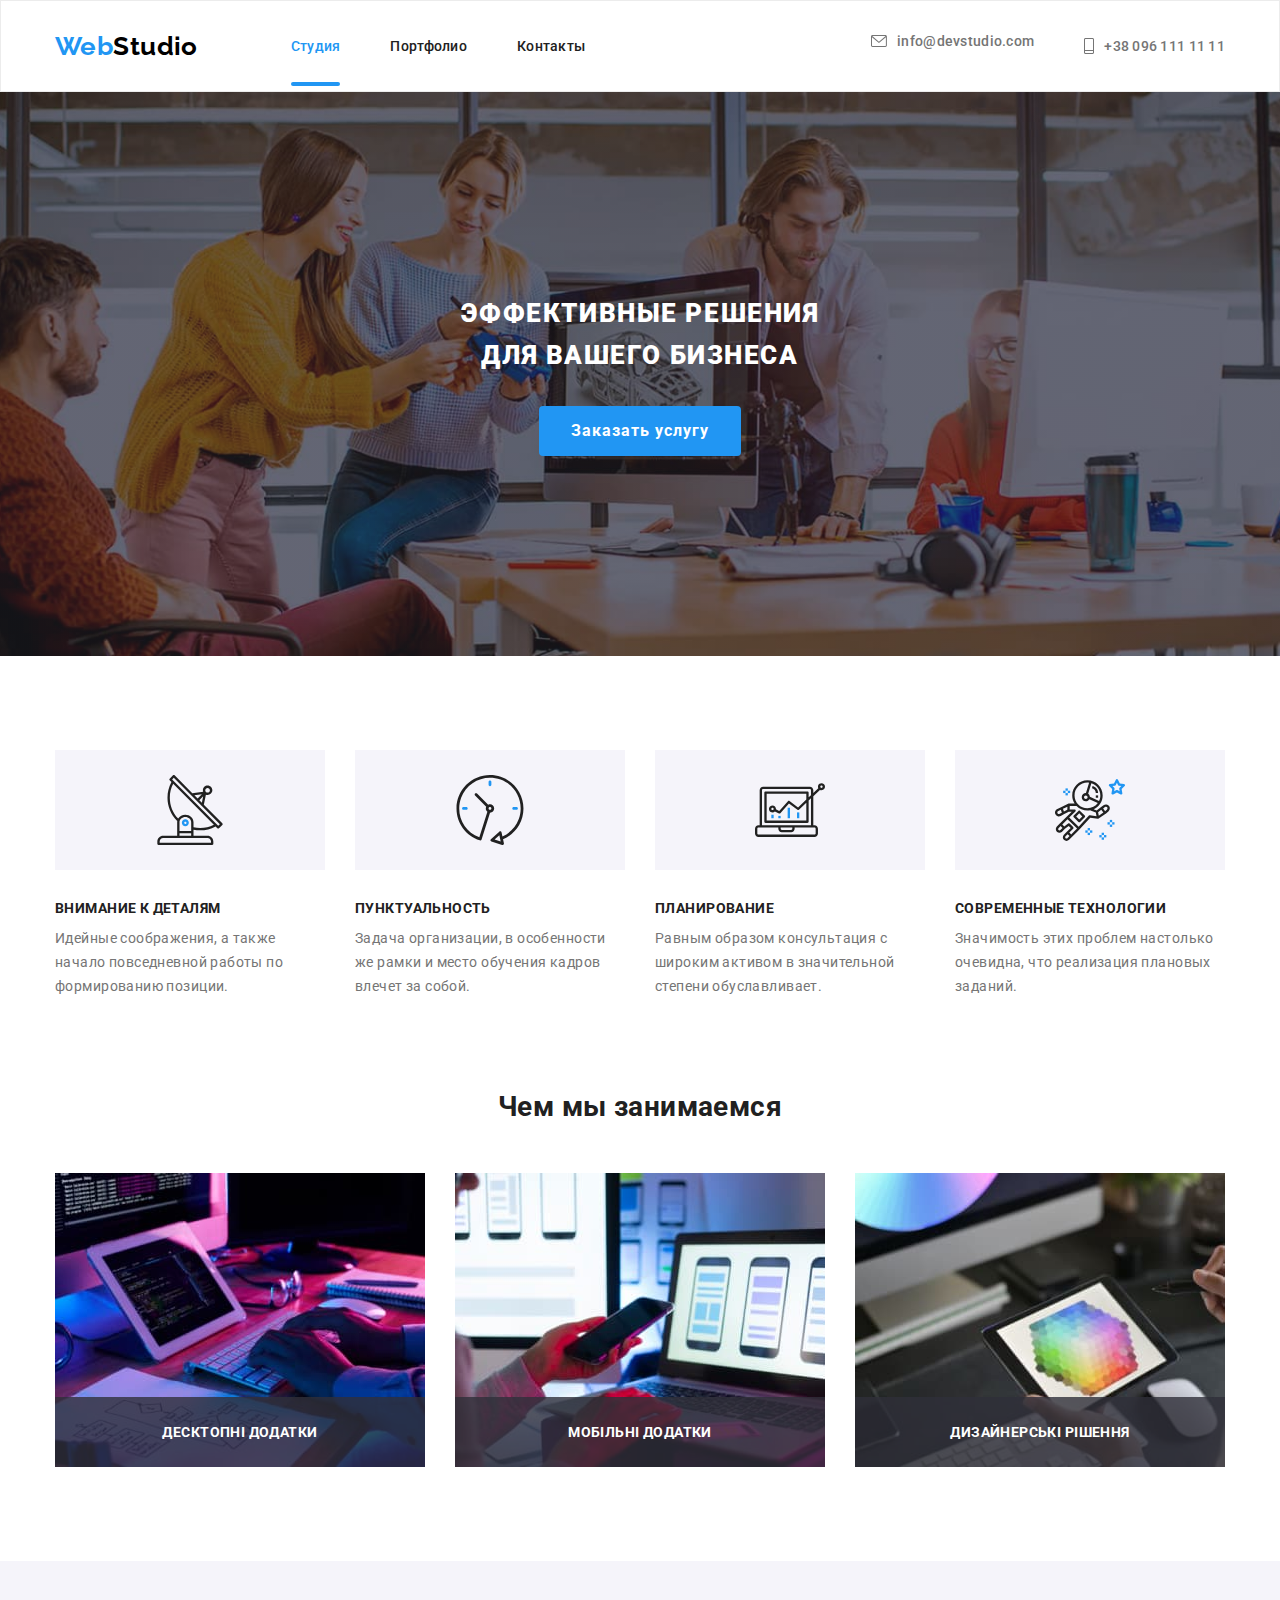
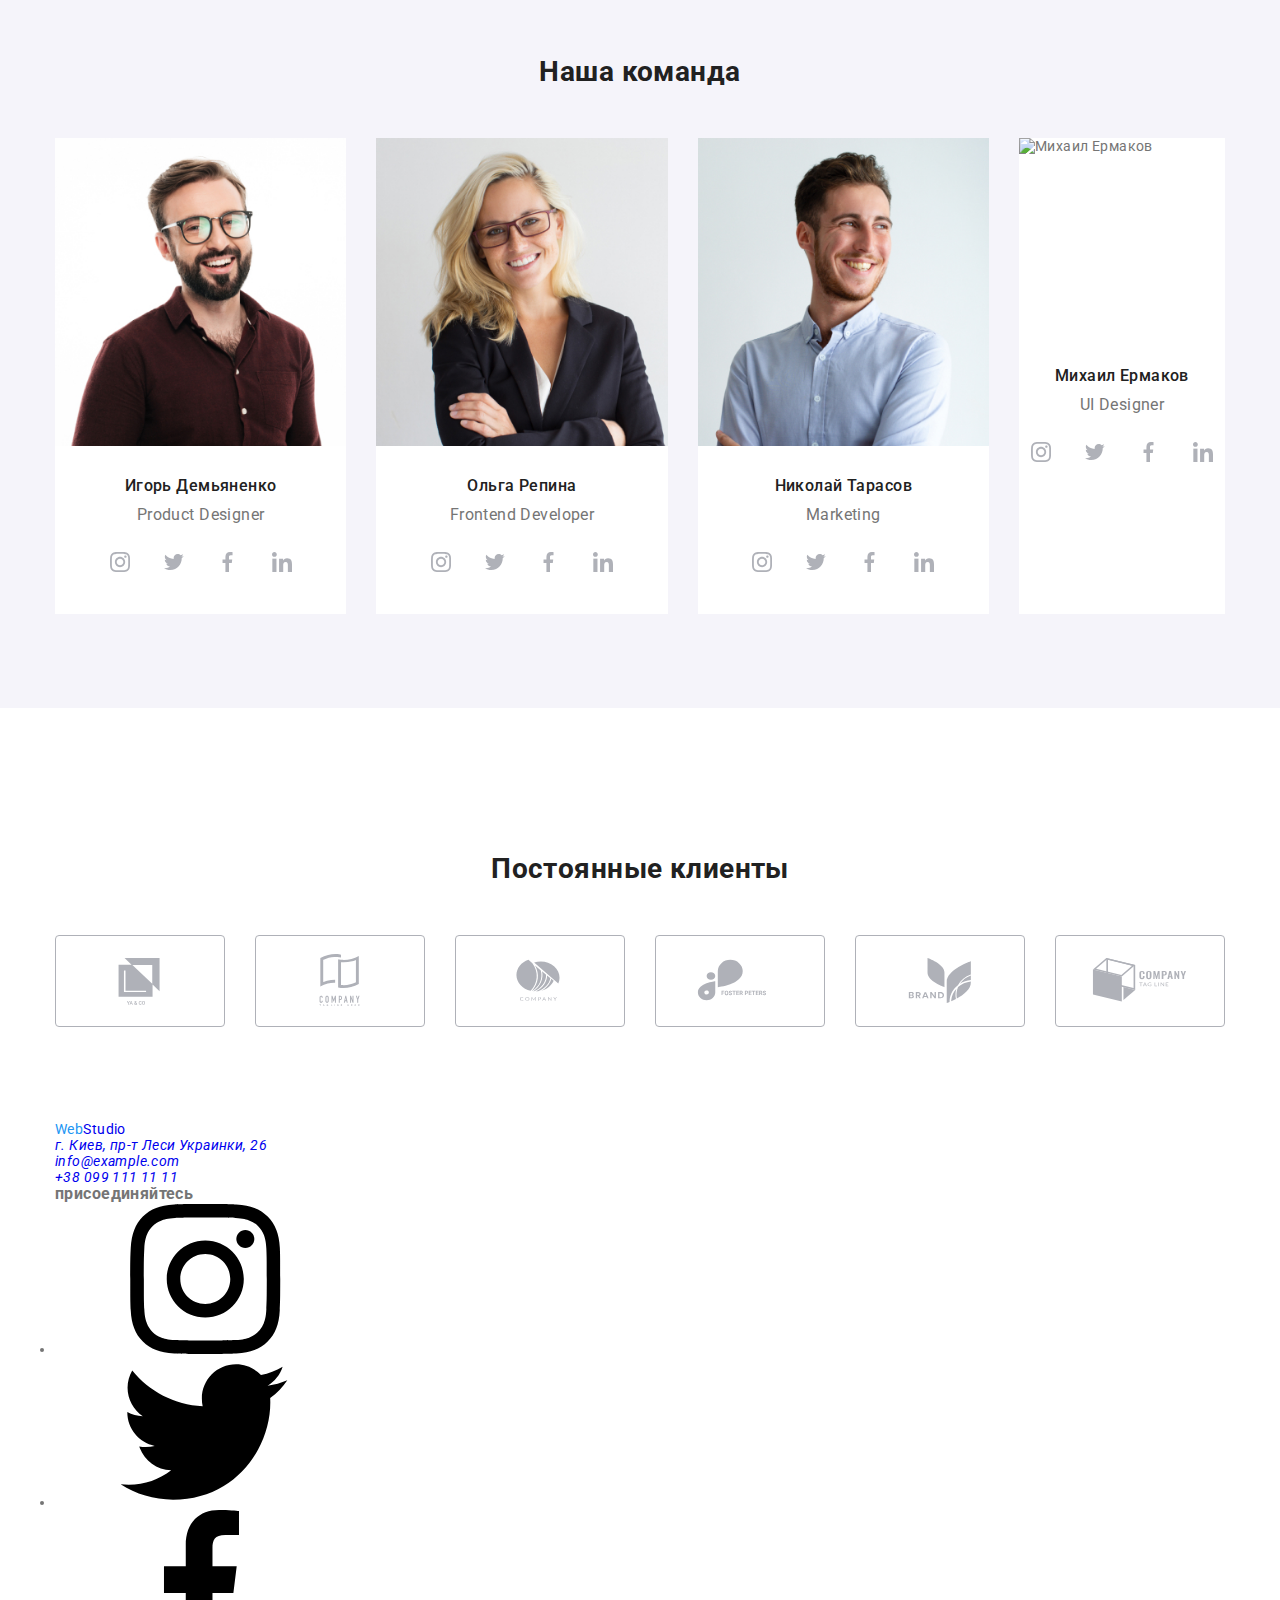
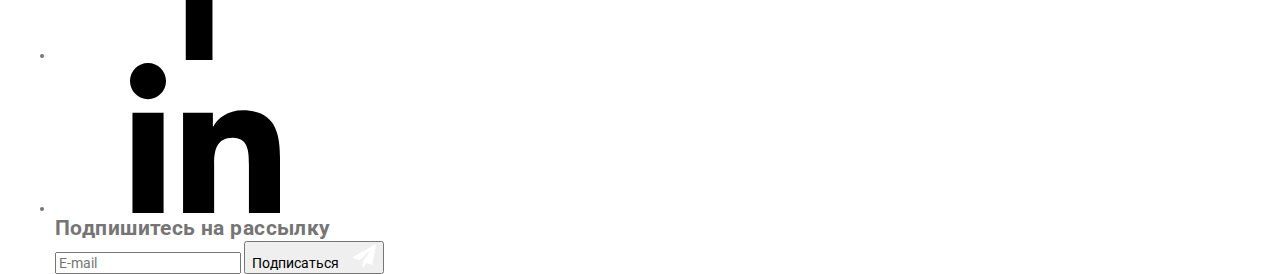
==== index.html @ a50d62c1 "update" ====
<!DOCTYPE html>
<html lang="ru">
  <head>
    <meta charset="UTF-8" />
    <meta http-equiv="X-UA-Compatible" content="IE=edge" />
    <meta name="viewport" content="width=device-width, initial-scale=1.0" />
    <title>WebStudio</title>
    <link rel="preconnect" href="https://fonts.googleapis.com" />
    <link rel="preconnect" href="https://fonts.gstatic.com" crossorigin />
    <link
      href="https://fonts.googleapis.com/css2?family=Raleway:wght@700&family=Roboto:wght@400;500;700&display=swap"
      rel="stylesheet"
    />
    <link rel="stylesheet" href="https://cdn.jsdelivr.net/npm/modern-normalize@1.1.0/modern-normalize.min.css">
    <link rel="stylesheet" href="./css/main.min.css">
  </head>
  <body>
    <header class="header">
      <div class="container page-header-container">
        <nav class="page-nav">
          <a class="logo link" href="./index.html"><span class="blue">Web</span>Studio </a>
          <ul class="menu list">
            <li class="menu__list">
              <a class="menu__item current link" href="./index.html">Студия</a>
            </li>
            <li class="menu__list">
              <a class="menu__item link" href="about.html">Портфолио</a>
            </li>
            <li class="menu__list">
              <a class="menu__item link" href="./index.html">Контакты</a>
            </li>
          </ul>
        </nav>
        <button type="button" class="mobile-menu-open" data-menu-open>
          <svg class="mobile-menu-open__icon" width="40" height="40">
            <use href="./images/symbol-defs.svg#icon-burger"></use>
          </svg>
        </button>
          <ul class="contact list ">
            <li class="item">
              <a class="mail-link link" href="mailto:info@devstudio.com" lang="en">
                <svg class="nav-contacts-icon " width="16px" height="12px">
                  <use href="./images/symbol-defs.svg#icon-mail"></use>
                </svg>

                info@devstudio.com</a>
            </li>
            <li class="item">
              <a class="phone-number link" href="tel:+380961111111">
                <svg class="nav-contacts-icon " width="10px" height="16px">
                  <use href="./images/symbol-defs.svg#icon-phone"></use>
                </svg>+38 096 111 11 11</a>
            </li>
          </ul>
          <div class="mobile-menu" data-menu>
              <button class="mobile-menu__close-btn" data-menu-close>
                <svg class="mobile-menu__close-icon" width="24" height="24">
                  <use href="./images/symbol-defs.svg#icon-close_24px"></use>
                </svg>
              </button>
                <nav class="page-nav">
                  <ul class="menu-1 list">
                    <li class="menu__list">
                      <a class="menu__item current link" href="./index.html">Студия</a>
                    </li>
                    <li class="menu__list">
                      <a class="menu__item link" href="about.html">Портфолио</a>
                    </li>
                    <li class="menu__list">
                      <a class="menu__item link" href="./index.html">Контакты</a>
                    </li>
                  </ul>
                </nav>
                <ul class="contact-1 list ">
                  <li class="item">
                    <a class="phone-number link" href="tel:+380961111111">+38 096 111 11 11</a>
                  </li>
                  <li class="item">
                    <a class="mail-link link" href="mailto:info@devstudio.com" lang="en">
               
                      info@devstudio.com</a>
                  </li>
                </ul>
                <ul class="menu__socials-text socials-text list">
                  <li class="socials-text__item">
                    <a href="#" class="socials-text__link link">Instagram</a>
                  </li>
                  <li class="socials-text__item">
                    <a href="#" class="socials-text__link link">Twitter</a>
                  </li>
                  <li class="socials-text__item">
                    <a href="#" class="socials-text__link link">Facebook</a>
                  </li>
                  <li class="socials-text__item">
                    <a href="#" class="socials-text__link link">LinkedIn</a>
                  </li>
                </ul>
              </div>
      </div>
    </header>
    <main>
      <section class="section hero">
        <div class="hero__side container">
          <h1 class="hero__title">Эффективные решения для вашего бизнеса</h1>
          <button class="modal-btn" type="button" data-modal-open>Заказать услугу</button>
        </div>
      </section>
      <section class="section">
        <div class="container">
          <h2 hidden>Информация</h2>
          <ul class="about-list list">
            <li class="about-list__item">
              <div class="feature-icon">
                <svg class="feature-icon__item">
                  <use href="./images/symbol-defs.svg#icon-antenna"></use>
                </svg>
              </div>
              <h3 class="about">Внимание к деталям</h3>
              <p class="about__description">
                Идейные соображения, а также начало повседневной работы по
                формированию позиции.
              </p>
            </li>
            <li class="about-list__item">
              <div class="feature-icon">
                <svg class="feature-icon__item">
                  <use href="./images/symbol-defs.svg#icon-time"></use>
                </svg>
              </div>
              <h3 class="about">Пунктуальность</h3>
              <p class="about__description">
                Задача организации, в особенности же рамки и место обучения кадров
                влечет за собой.
              </p>
            </li>
            <li class="about-list__item">
              <div class="feature-icon">
                <svg class="feature-icon__item">
                  <use href="./images/symbol-defs.svg#icon-statistics"></use>
                </svg>
              </div>
              <h3 class="about">Планирование</h3>
              <p class="about__description">
                Равным образом консультация с широким активом в значительной
                степени обуславливает.
              </p>
            </li>
            <li class="about-list__item">
              <div class="feature-icon">
                <svg class="feature-icon__item">
                  <use href="./images/symbol-defs.svg#icon-astronaut"></use>
                </svg>
              </div>
              <h3 class="about">Современные технологии</h3>
              <p class="about__description">
                Значимость этих проблем настолько очевидна, что реализация
                плановых заданий.
              </p>
            </li>
          </ul>
        </div>
      </section>
      <section class="section about-img">
        <div class="container">
          <h2 class="section__title">Чем мы занимаемся</h2>
          <ul class="work-progress list">
            <li>
              <div class="work-progress__item">
                <img
                src="./images/work/laptopj.jpg"
                alt="ноутбук"
                width="370"
                height="294"/>
                <p class="work-progress-text">
                  Десктопні додатки
                </p>
              </div>
            </li>
            <li>
              <div class="work-progress__item">
                <img
                src="./images/work/tabletj.jpg"
                alt="планшет"
                width="370"
                height="294"/>
                <p class="work-progress-text">
                  Мобільні додатки
                </p>
              </div>
            </li>
            <li>
              <div class="work-progress__item">
                <img
                src="./images/work/laptop2j.jpg"
                alt="ноутбук"
                width="370"
                height="294"/>
                <p class="work-progress-text">
                Дизайнерські рішення
                </p>
              </div>
            </li>
          </ul>
        </div>

      </section>
      <section class="team section">
        <div class="container">
          <h2 class="section__title">Наша команда</h2>
          <ul class=" employees list">
            <li class="team-item">
              <picture>
                <source
                  srcset="
                    ./images/phone/team1.jpg 1x,
                    ./images/phone/team1@2x.jpg 2x
                  "
                  media="(max-width: 767px)"
                />
                <source
                srcset="
                  ./images/tablet/team1.jpg 1x,
                  ./images/tablet/team1@2x.jpg 2x
                "
                media="(min-width: 768px)"                      />

                <source
                  srcset="
                    ./images/desctop/team1.jpg 1x,
                    ./images/desctop/team1@2x.jpg 2x
                  "
                  media="(min-width: 1200px)"
                />


                <img
                src="./images/phone/team1.jpg"
                alt="Игорь Демьяненко"
                width="270"
                height="260"
              />
              </picture>

              <h3  class="employees__name">Игорь Демьяненко</h3>
              <p  class="employees__position"lang="en">Product Designer</p>
              <ul class="team-social__list">
                <li class="team__social">
                  <a class="team-social__link" href="">
                    <svg class="team-social__icon">
                      <use href="./images/symbol-defs.svg#icon-instagram"></use>
                    </svg>
                  </a>
                </li>
                <li class="team__social">
                  <a class="team-social__link" href="">
                    <svg class="team-social__icon">
                      <use href="./images/symbol-defs.svg#icon-twitter"></use>
                    </svg>
                  </a>
                </li>
                <li class="team__social">
                  <a class="team-social__link" href="">
                    <svg class="team-social__icon">
                      <use href="./images/symbol-defs.svg#icon-facebook"></use>
                    </svg>
                  </a>
                </li>
                <li class="team__social">
                  <a class="team-social__link" href="">
                    <svg class="team-social__icon">
                      <use href="./images/symbol-defs.svg#icon-in"></use>
                    </svg>
                  </a>
                </li>
              </ul>
            </li>
            <li class="team-item">
              <picture>
                <source
                  srcset="
                    ./images/phone/team2.jpg 1x,
                    ./images/phone/team2@2x.jpg 2x
                  "
                  media="(max-width: 767px)"
                />
                <source
                srcset="
                  ./images/tablet/team2.jpg 1x,
                  ./images/tablet/team2@2x.jpg 2x
                "
                media="(min-width: 768px)"                      />

                <source
                  srcset="
                    ./images/desctop/team2.jpg 1x,
                    ./images/desctop/team2@2x.jpg 2x
                  "
                  media="(min-width: 1200px)"
                />


              <img
                src="./images/employees/ольга-репина.jpg"
                alt="Ольга Репина"
                width="270"
                height="260"
              />
            </picture>

              <h3 class="employees__name" >Ольга Репина</h3>
              <p class="employees__position" lang="en">Frontend Developer</p>
              <ul class="team-social__list">
                <li class="team__social">
                  <a class="team-social__link" href="">
                    <svg class="team-social__icon">
                      <use href="./images/symbol-defs.svg#icon-instagram"></use>
                    </svg>
                  </a>
                </li>
                <li class="team__social">
                  <a class="team-social__link" href="">
                    <svg class="team-social__icon">
                      <use href="./images/symbol-defs.svg#icon-twitter"></use>
                    </svg>
                  </a>
                </li>
                <li class="team__social">
                  <a class="team-social__link" href="">
                    <svg class="team-social__icon">
                      <use href="./images/symbol-defs.svg#icon-facebook"></use>
                    </svg>
                  </a>
                </li>
                <li class="team__social">
                  <a class="team-social__link" href="">
                    <svg class="team-social__icon">
                      <use href="./images/symbol-defs.svg#icon-in"></use>
                    </svg>
                  </a>
                </li>
              </ul>
            </li>
            <li class="team-item">
              <picture>
                <source
                  srcset="
                    ./images/phone/team3.jpg 1x,
                    ./images/phone/team3@2x.jpg 2x
                  "
                  media="(max-width: 767px)"
                />
                <source
                srcset="
                  ./images/tablet/team3.jpg 1x,
                  ./images/tablet/team3@2x.jpg 2x
                "
                media="(min-width: 768px)"                      />

                <source
                  srcset="
                    ./images/desctop/team3.jpg 1x,
                    ./images/desctop/team3@2x.jpg 2x
                  "
                  media="(min-width: 1200px)"
                />


                <img
                src="./images/employees/николай-тарасов.jpg"
                alt="Николай Тарасов"
                width="270"
                height="260"
              />
            </picture>
  
              <h3 class="employees__name" >Николай Тарасов</h3>
              <p class="employees__position" lang="en">Marketing</p>
              <ul class="team-social__list">
                <li class="team__social">
                  <a class="team-social__link" href="">
                    <svg class="team-social__icon">
                      <use href="./images/symbol-defs.svg#icon-instagram"></use>
                    </svg>
                  </a>
                </li>
                <li class="team__social">
                  <a class="team-social__link" href="">
                    <svg class="team-social__icon">
                      <use href="./images/symbol-defs.svg#icon-twitter"></use>
                    </svg>
                  </a>
                </li>
                <li class="team__social">
                  <a class="team-social__link" href="">
                    <svg class="team-social__icon">
                      <use href="./images/symbol-defs.svg#icon-facebook"></use>
                    </svg>
                  </a>
                </li>
                <li class="team__social">
                  <a class="team-social__link" href="">
                    <svg class="team-social__icon">
                      <use href="./images/symbol-defs.svg#icon-in"></use>
                    </svg>
                  </a>
                </li>
              </ul>
            </li>
            <li class="team-item">
              <picture>
                <source
                  srcset="
                    ./images/phone/team4.jpg 1x,
                    ./images/phone/team4@2x.jpg 2x
                  "
                  media="(max-width: 767px)"
                />
                <source
                srcset="
                  ./images/tablet/team4.jpg 1x,
                  ./images/tablet/team4@2x.jpg 2x
                "
                media="(min-width: 768px)"                      />

                <source
                  srcset="
                    ./images/desctop/team4.jpg 1x,
                    ./images/desctop/team4@2x.jpg 2x
                  "
                  media="(min-width: 1200px)"
                />


                <img
                src="./images/employees/михаил-ермаков.jpg"
                alt="Михаил Ермаков"
                width="270"
                height="260"
              />
            </picture>
 
              <h3 class="employees__name" >Михаил Ермаков</h3>
              <p class="employees__position" lang="en">UI Designer</p>
              <ul class="team-social__list">
                <li class="team__social">
                  <a class="team-social__link" href="">
                    <svg class="team-social__icon">
                      <use href="./images/symbol-defs.svg#icon-instagram"></use>
                    </svg>
                  </a>
                </li>
                <li class="team__social">
                  <a class="team-social__link" href="">
                    <svg class="team-social__icon">
                      <use href="./images/symbol-defs.svg#icon-twitter"></use>
                    </svg>
                  </a>
                </li>
                <li class="team__social">
                  <a class="team-social__link" href="">
                    <svg class="team-social__icon">
                      <use href="./images/symbol-defs.svg#icon-facebook"></use>
                    </svg>
                  </a>
                </li>
                <li class="team__social">
                  <a class="team-social__link" href="">
                    <svg class="team-social__icon">
                      <use href="./images/symbol-defs.svg#icon-in"></use>
                    </svg>
                  </a>
                </li>
              </ul>
            </li>
          </ul>
        </div>
      </section>
      <section class="section clients">
        <div class="container">
          <h2 class="section__title">Постоянные клиенты</h2>
          <ul class="clients list">
            <li class="clients__item">
              <a class="clients__link" href="">
                <svg class="clients-item__logo" widht="106" height="60">
                  <use href="./images/symbol-defs.svg#icon-yaco"></use>
                </svg>
              </a>
            </li>
            <li class="clients__item">
              <a class="clients__link" href="">
                <svg class="clients-item__logo" widht="106" height="60">
                  <use href="./images/symbol-defs.svg#icon-company_tagline"></use>
                </svg>
              </a>
            </li>
            <li class="clients__item">
              <a class="clients__link" href=""
                ><svg class="clients-item__logo" width="106" height="60">
                  <use href="./images/symbol-defs.svg#icon-company"></use>
                </svg>
              </a>
            </li>
            <li class="clients__item">
              <a class="clients__link" href="">
                <svg class="clients-item__logo" width="106" height="60">
                  <use href="./images/symbol-defs.svg#icon-foster_peters"></use>
                </svg>
              </a>
            </li>
            <li class="clients__item">
              <a class="clients__link" href="">
                <svg class="clients-item__logo" width="106" height="60">
                  <use href="./images/symbol-defs.svg#icon-brand"></use>
                </svg>
              </a>
            </li>
            <li class="clients__item">
              <a class="clients__link" href="">
                <svg class="clients-item__logo" width="106" height="60">
                  <use href="./images/symbol-defs.svg#icon-company_tag_line"></use>
                </svg>
              </a>
            </li>
          </ul>
        </div>
      </section>
    </main>
    <footer class="footer ">
      <div class="container footer__address-social">
        <div class="address__contact">
        <a class="footer__logo link" href="./index.html"><span class="blue">Web</span>Studio </a>
        <address class="address">
          <div class="address__contact">
            <ul class=" list">
              <li class="footer__list">
                <a class="maps-go link"
                  href="https://goo.gl/maps/N538ZTTaSPctqNAb8"
                  target="_blank"
                  rel="noopener noreferrer"
                  >г. Киев, пр-т Леси Украинки, 26
                </a>
              </li>
              <li class="footer__list">
                <a class="footer__list-mail link" href="mailto:info@example.com" lang="en">info@example.com</a>
              </li>
              <li class="footer__list">
                <a class="footer__list-phone link" href="tel:+380991111111">+38 099 111 11 11</a>
              </li>
            </ul>
        </address>
      </div>
          <div class="social">
            <h3 class="social__title">присоединяйтесь</h3>
            <ul class="social__list">
              <li class="social__list-item">
                <a class="social__link" href="">
                  <svg class="social__link-logo">
                    <use href="./images/symbol-defs.svg#icon-instagram"></use>
                  </svg>
                </a>
              </li>
              <li class="social__list-item">
                <a class="social__link" href="">
                  <svg class="social__link-logo">
                    <use href="./images/symbol-defs.svg#icon-twitter"></use>
                  </svg>
                </a>
              </li>
              <li class="social__list-item">
                <a class="social__link" href="">
                  <svg class="social__link-logo">
                    <use href="./images/symbol-defs.svg#icon-facebook"></use>
                  </svg>
                </a>
              </li>
              <li class="social__list-item">
                <a class="social__link" href="">
                  <svg class="social__link-logo">
                    <use href="./images/symbol-defs.svg#icon-in"></use>
                  </svg>
                </a>
              </li>
            </ul>
          </div>
     <div class="footer-subscribe">
      <form action="#" class="form__subscribe">
        <h2 class="footer__title">Подпишитесь на рассылку</h2>
        <div class="form__subscribe-fields">
          <label class="form__field">
            <input type="email" class="form__input" placeholder="E-mail" name="email" />
          </label>
          <button class="button button-submit" type="submit">
            Подписаться
            <svg class="link-svg" width="24" height="24">
              <use href="./icons.svg#icon-send"></use>
            </svg>
          </button>
        </div>
      </form>
    </div>
  </footer>
  <div class="backdrop is-hidden" data-modal>
      <div class="modal">
        <button class="modal-close-btn" type="button" data-modal-close>
          <svg class="modal-close-btn-icon" width="11" height="11">
            <use href="./images/symbol-defs.svg#icon-close-modal"></use>
          </svg>
        </button>
        <form class="modal-form">
          <p class="modal-text">Залиште свої дані, ми вам передзвонимо</p>
          <label class="modal-form__field">
            <span class="modal-form__input-desc"> Ім'я </span>
            <span class="modal-form__input-wrapper">
              <input
                type="text"
                name="user_name"
                class="modal-form__input"
                required
                pattern="[a-zA-Zа-яА-Я]+"
                minlength="2"
              />
              <svg class="modal-form__input-icon" width="12" height="12">
                <use href="./icons.svg#icon-name"></use>
              </svg>            
            </span>
          </label>

          <label class="modal-form__field">
            <span class="modal-form__input-desc"> Телефон </span>
            <span class="modal-form__input-wrapper">

              <input
                type="tel"
                name="user_phone"
                class="modal-form__input"
                required
                pattern="[0-9]{3}-[0-9]{3}-[0-9]{2}-[0-9]{2}"
                title="xxx-xxx-xx-xx"
              />
              <svg class="modal-form__input-icon" width="13" height="13">
                <use href="./icons.svg#icon-phone"></use>
              </svg>
              </span>
              </label>
              
              <label class="modal-form__field">
                <span class="modal-form__input-desc">Пошта</span> 
                <span class="modal-form__input-wrapper">         
                <input
                type="email"
                name="user_name"
                class="modal-form__input"
                required
                pattern="[a-zA-Zа-яА-Я]+"
                minlength="2"> 
                <svg class="modal-form__input-icon" width="15" height="12">
                  <use href="./icons.svg#icon-mail"></use>
                </svg>
                </span>  
              </label>
              <label class="modal-form__field-desc">
                <span class="modal-form__input-desc">Коментар</span>
      
                <textarea name="user_massege" class="modal-form-message" placeholder="Введіть текст"></textarea>
              </label>

              <input
              id="user_policy"
              type="checkbox"
              name="user_policy"
              class="modal-form-check visually-hidden"
            />
            <label for="user_policy" class="modal-form-check-desc"
              >Соглашаюсь с рассылкой и принимаю&nbsp;<a
                href=""
                class="modal-form-check-desc-link link"
                >Условия договора</a
              >
            </label>
              <button type="submit" class="modal-btn-form">Відправити</button>
            </form>
      </div>
  </div>
    
  <script src="./js/mobile-menu.js"></script>

  <script src="./js/modal.js"></script>
  </body>
</html>
---- css/main.min.css ----
:root{--background: #ffffff;--text-color: #757575;--active-color: #2196f3;--title-color: #212121;--text-primary-color: #ffffff;--black: #000;--hero-color: #2f303a;--icon-color: #afb1b8;--background-icon: #f5f4fa;--icon-bg-color: rgba(255, 255, 255, 0.1);--border-color: #eeeeee;--transition-dur-and-func: 250ms cubic-bezier(0.4, 0, 0.2, 1)}.visually-hidden{position:absolute;width:1px;height:1px;margin:-1px;border:0;padding:0;white-space:nowrap;clip-path:inset(100%);clip:rect(0 0 0 0);overflow:hidden}.team-social__link,.modal-form-check-desc,.modal-close-btn{display:flex;align-items:center;justify-content:center}body{font-family:"Roboto",sans-serif;font-size:14px;letter-spacing:.03em;color:var(--text-color);background-color:var(--background)}h1,h2,h3,p{margin-top:0;margin-bottom:0}ul,ol{margin-top:0;margin-bottom:0;padding-left:0}img{display:block;width:100%;height:auto}button{cursor:pointer}.list{list-style:none}.link{text-decoration:none}.button__active.active{background-color:var(--active-color);color:var(--text-primary-color)}.modal-btn{display:inline-block;border:none;border-radius:4px;padding:10px 32px;min-width:200px;font-family:"Roboto";font-size:16px;font-weight:700;line-height:1.875;align-items:center;letter-spacing:.06em;color:var(--text-primary-color);background-color:var(--active-color);cursor:pointer;transition:background-color var(--transition-dur-and-func)}.modal-btn:hover,.modal-btn:focus{background-color:#188ce8}.button__active{display:inline-block;border:none;border-radius:4px;margin-top:0;margin-bottom:0;padding:6px 22px;font-family:inherit;font-size:16px;font-weight:500;line-height:1.625;text-align:center;letter-spacing:.03em;cursor:pointer;transition:background-color var(--transition-dur-and-func),box-shadow var(--transition-dur-and-func),color var(--transition-dur-and-func)}.button__active:not(:last-child){margin-left:8px}.button-submit:hover,.button-submit:focus{background-color:#0861ab}.form__subscribe .button-submit svg{margin-left:10px;fill:var(--text-primary-color)}.modal-close-btn{position:absolute;top:8px;right:8px;width:30px;height:30px;border-radius:50%;background-color:rgba(0,0,0,0);border:1px solid rgba(0,0,0,.1);padding:0;transition:border-color var(--transition-dur-and-func),fill var(--transition-dur-and-func)}.modal-close-btn:hover,.modal-close-btn:focus{border-color:var(--active-color)}.modal-close-btn:hover .modal-close-btn-icon,.modal-close-btn:focus .modal-close-btn-icon{fill:var(--active-color)}.modal-btn-form{align-self:center;display:inline-block;border:none;border-radius:4px;padding:10px 32px;min-width:200px;font-family:"Roboto";font-size:16px;font-weight:700;line-height:1.875;align-items:center;letter-spacing:.06em;color:var(--text-primary-color);background-color:var(--active-color);cursor:pointer;transition:background-color var(--transition-dur-and-func)}.modal-btn-form:hover,.modal-btn-form:focus{background-color:#1472c0}.button.current,.button:hover,.button:focus{color:var(--text-primary-color);background-color:var(--active-color);box-shadow:0px 3px 1px rgba(0,0,0,.1),0px 1px 2px rgba(0,0,0,.08),0px 2px 2px rgba(0,0,0,.12)}.modal-close-btn-icon{transition:fill var(--transition-dur-and-func)}.section__title{font-size:36px;font-weight:700;line-height:1.1666666667;text-align:center;color:var(--title-color)}.backdrop{position:fixed;top:0;left:0;width:100%;height:100%;background:rgba(0,0,0,.2);z-index:100;transition:opacity var(--transition-dur-and-func),visibility var(--transition-dur-and-func)}.backdrop.is-hidden{opacity:0;visibility:hidden;pointer-events:none}.modal{position:absolute;top:50%;left:50%;transform:translate(-50%, -50%);width:528px;height:580px;background:var(--text-primary-color);padding:40px}.modal-form{display:flex;flex-direction:column}.modal-text{font-style:normal;font-size:20px;font-weight:700;line-height:1.15;text-align:center;color:var(--title-color);margin-bottom:12px}.modal-form__field{margin-bottom:10px}.modal-form__input-desc{display:block;font-style:normal;font-size:12px;font-weight:400;line-height:1.1666666667;letter-spacing:.01em;color:var(--text-color);margin-bottom:4px}.modal-form__input-wrapper{position:relative}.modal-form__input{display:block;width:100%;height:40px;border:1px solid rgba(33,33,33,.2);border-radius:4px;padding-left:42px;font-size:12px;font-weight:400;line-height:1.1666666667;letter-spacing:.01em;color:var(--black);transition:border-color var(--transition-dur-and-func),fill var(--transition-dur-and-func)}.modal-form__input:focus{outline:none;border-color:var(--active-color);transition:fill var(--transition-dur-and-func)}.modal-form__input:focus+.modal-form__input-icon{fill:var(--active-color)}.modal-form__input-icon{position:absolute;top:50%;left:12px;transform:translateY(-50%);transition:fill var(--transition-dur-and-func)}.modal-form__field-desc{margin-bottom:20px}.modal-form-check-desc{margin-bottom:30px;line-height:1.4;letter-spacing:.03em;color:var(--text-color);transition:background-image 2s linear}.modal-form-check-desc::before{content:"";display:block;width:15px;height:15px;margin-right:7px;cursor:pointer;border:solid 2px var(--title-color);border-radius:2px;transition:background-color var(--transition-dur-and-func)}.modal-form-check-desc{font-size:14px;font-weight:400;line-height:1.7142857143;color:var(--text-color)}.modal-form-check:checked+.modal-form-check-desc::before{background-color:var(--active-color);border:rgba(0,0,0,0);background-image:url(../images/check.svg);background-size:13px 10px;background-position:center;background-repeat:no-repeat}.modal-form-check:focus+.modal-form-check-desc::before{outline:1px solid var(--active-color);border:none}.modal-form-check-desc-link{display:inline-block;color:var(--active-color);border-bottom:1px solid var(--active-color)}.modal-form-message{display:block;border:1px solid rgba(33,33,33,.2);border-radius:4px;resize:none;width:100%;height:120px;padding:12px 16px;transition:border-color var(--transition-dur-and-func)}.modal-form-message:focus{outline:none;border-color:var(--active-color)}.modal-form-message::placeholder{font-size:12px;font-weight:400;line-height:1.1666666667;letter-spacing:.01em;color:rgba(117,117,117,.5)}@media screen and (max-width: 767px){.projects__title{font-size:0;color:rgba(0,0,0,0)}.filter{display:flex;gap:8px;justify-content:flex-start;flex-wrap:wrap}}@media screen and (min-width: 768px){.projects__title{font-size:0;color:rgba(0,0,0,0)}.filter{list-style:none;display:flex;justify-content:center;margin-bottom:50px}.filter__item:not(:last-child){margin-right:8px}}@media screen and (min-width: 1200px){.projects__title{font-size:0;color:rgba(0,0,0,0)}.filter{list-style:none;display:flex;justify-content:center;margin-bottom:50px}.filter__item:not(:last-child){margin-right:8px}}.projects__title{font-size:0;color:rgba(0,0,0,0)}.filter{list-style:none;display:flex;justify-content:center;margin-bottom:50px}.filter__item:not(:last-child){margin-right:8px}.section{padding:94px 0}.container{padding-left:15px;padding-right:15px}@media screen and (min-width: 480px){.container{width:480px;margin-left:auto;margin-right:auto}}@media screen and (min-width: 768px){.container{width:768px}}@media screen and (min-width: 1200px){.container{width:1200px}}.mobile-menu{position:fixed;width:100%;height:100%;top:0;left:0;z-index:1000;background-color:#fff;opacity:0;visibility:hidden;pointer-events:none;flex-direction:column;right:0;overflow:scroll;height:100vh;width:100vw;padding:48px 10px 48px 40px}.mobile-menu.is-open{opacity:1;visibility:visible;pointer-events:auto;transition:opacity var(--transition-dur-and-func),visibility var(--transition-dur-and-func)}.mobile-menu__close-btn{position:absolute;top:25px;right:21px;background-color:rgba(0,0,0,0);border:none;padding:0;line-height:0}@media screen and (max-width: 767px){.menu{display:none}.contact{display:none}.logo{font-family:"Raleway",sans-serif;font-size:26px;font-weight:700;line-height:1.1923076923;color:var(--black);margin-right:93px;padding-top:24px;padding-bottom:25px;display:block;padding-left:15px}.blue{color:var(--active-color)}.mobile-menu-open{background-color:rgba(0,0,0,0);border:none;padding:0;line-height:0}.page-header .contact-link{color:var(--text-color)}.page-header-container{display:flex;align-items:center}.page-nav{display:flex;align-items:center}.menu__item{font-size:40px;font-weight:500;line-height:1.175;letter-spacing:.02em;color:var(--title-color);padding-top:32px;padding-bottom:32px;transition:color var(--transition-dur-and-func)}.menu__item.current{position:relative;color:var(--active-color)}.menu__item.current,.menu__item:focus,.menu__item:hover,.menu__item .contact:focus,.menu__item .contact:hover{color:var(--active-color)}.menu__list:not(:last-child){margin-bottom:32px}.mail-link{display:flex;align-items:center;font-size:24px;font-weight:500;line-height:1.1666666667;letter-spacing:.02em;color:var(--text-color);fill:var(--icon-color);transition:color var(--transition-dur-and-func),fill var(--transition-dur-and-func)}.nav-contacts-icon{fill:currentColor;margin-right:10px}.phone-number{display:flex;align-items:center;font-size:34px;font-weight:500;line-height:1.1764705882;letter-spacing:.02em;color:var(--active-color);fill:var(--icon-color);transition:color var(--transition-dur-and-func),fill var(--transition-dur-and-func)}.phone-number:hover,.phone-number:focus,.footer__list-phone:hover,.footer__list-phone:focus{color:var(--active-color)}.menu-1{margin-bottom:302px}.contact-1{margin-bottom:64px}.menu__socials-text{display:flex}.socials-text__item{position:relative}.socials-text__item:not(:last-child){margin-right:20px}.socials-text__item:not(:last-child):after{content:"";position:absolute;right:-10px;top:0;display:block;height:100%;width:1px;background-color:rgba(33,33,33,.2)}.socials-text__link{font-size:18px;font-weight:500;line-height:1.2222222222;letter-spacing:.02em;color:var(--active-color)}}.page-header-container{display:flex;justify-content:space-between;align-items:center}@media screen and (min-width: 768px){.mobile-menu-open{display:none}.page-header .contact-link{color:var(--text-color)}.page-header-container{display:flex;align-items:center}.page-nav{display:flex;align-items:center}.logo{font-family:"Raleway",sans-serif;font-size:26px;font-weight:700;line-height:1.1923076923;color:var(--black);margin-right:88px;padding-top:26px;padding-bottom:26px;display:block}.menu__item{font-size:14px;font-weight:500;line-height:1.1428571429;letter-spacing:.02em;color:var(--title-color);padding-top:32px;padding-bottom:32px;transition:color var(--transition-dur-and-func)}.menu__item.current{position:relative;color:var(--active-color)}.menu__item.current,.menu__item:focus,.menu__item:hover,.menu__item .contact:focus,.menu__item .contact:hover{color:var(--active-color)}.menu__item.current::after{content:"";display:block;width:100%;height:4px;border-radius:2px;background:var(--active-color);position:absolute;display:block;left:0;bottom:0}.menu__list,.contact{list-style:none}.menu{display:flex;align-items:center;padding-top:32px;padding-bottom:32px;color:var(--primary-text-color)}.menu__list:not(:last-child){margin-right:50px}.blue{color:var(--active-color)}.mail-link{display:flex;align-items:center;margin-bottom:10px;font-size:14px;font-weight:500;line-height:1.1428571429;letter-spacing:.02em;color:var(--text-color);fill:var(--icon-color);transition:color var(--transition-dur-and-func),fill var(--transition-dur-and-func)}.nav-contacts-icon{fill:currentColor;margin-right:10px}.phone-number{display:flex;align-items:center;font-size:14px;font-weight:500;line-height:1.1428571429;letter-spacing:.02em;color:var(--text-color);fill:var(--icon-color);transition:color var(--transition-dur-and-func),fill var(--transition-dur-and-func)}.phone-number:hover,.phone-number:focus,.footer__list-phone:hover,.footer__list-phone:focus{color:var(--active-color)}.contact{align-items:center;margin-left:auto}.header{border:1px solid #ececec}}@media screen and (min-width: 1200px){.page-header .contact-link{color:var(--text-color)}.page-header-container{display:flex;align-items:center}.page-nav{display:flex;align-items:center}.logo{font-family:"Raleway",sans-serif;font-size:26px;font-weight:700;line-height:1.1923076923;color:var(--black);margin-right:93px;padding-top:26px;padding-bottom:26px;display:block}.menu__item{font-size:14px;font-weight:500;line-height:1.1428571429;letter-spacing:.02em;color:var(--title-color);padding-top:32px;padding-bottom:32px;transition:color var(--transition-dur-and-func)}.menu__item.current{position:relative;color:var(--active-color)}.menu__item.current,.menu__item:focus,.menu__item:hover,.menu__item .contact:focus,.menu__item .contact:hover{color:var(--active-color)}.menu__item.current::after{content:"";display:block;width:100%;height:4px;border-radius:2px;background:var(--active-color);position:absolute;display:block;left:0;bottom:0}.menu__list,.contact{list-style:none}.menu{display:flex;align-items:center;padding-top:32px;padding-bottom:32px;color:var(--primary-text-color)}.menu__list:not(:last-child){margin-right:50px}.blue{color:var(--active-color)}.mail-link{display:flex;align-items:center;padding-top:32px;padding-bottom:32px;font-size:14px;font-weight:500;line-height:1.1428571429;letter-spacing:.02em;color:var(--text-color);fill:var(--icon-color);transition:color var(--transition-dur-and-func),fill var(--transition-dur-and-func)}.nav-contacts-icon{fill:currentColor;margin-right:10px}.contact .item+.item{margin-left:50px}.phone-number{display:flex;align-items:center;padding-top:32px;padding-bottom:32px;font-size:14px;font-weight:500;line-height:1.1428571429;letter-spacing:.02em;color:var(--text-color);fill:var(--icon-color);transition:color var(--transition-dur-and-func),fill var(--transition-dur-and-func)}.phone-number:hover,.phone-number:focus,.footer__list-phone:hover,.footer__list-phone:focus{color:var(--active-color)}.contact{display:flex;align-items:center;margin-left:auto}.header{border:1px solid #ececec}}@media screen and (max-width: 767px){.hero{padding:120px 0;background-color:var(--hero-color);text-align:center;margin-right:auto;margin-left:auto;background-repeat:no-repeat;background-image:linear-gradient(to right, rgba(47, 48, 58, 0.4), rgba(47, 48, 58, 0.4)),url(../images/phone/backround.jpg);background-position:center;background-size:cover}}@media screen and (max-width: 767px)and (min-device-pixel-ratio: 2),screen and (max-width: 767px)and (-webkit-min-device-pixel-ratio: 2),screen and (max-width: 767px)and (min-resolution: 192dpi),screen and (max-width: 767px)and (min-resolution: 2dppx){.hero{background-image:linear-gradient(to right, rgba(47, 48, 58, 0.4), rgba(47, 48, 58, 0.4)),url(../images/phone/backround@2x.jpg)}}@media screen and (max-width: 767px){.hero__title{margin-top:0;margin-bottom:30px;margin-left:auto;margin-right:auto;width:360px;font-size:26px;font-weight:900;line-height:1.6153846154;text-align:center;letter-spacing:.06em;text-transform:uppercase;color:var(--text-primary-color)}}@media screen and (min-width: 768px){.hero{padding:200px 0;background-color:var(--hero-color);text-align:center;margin-right:auto;margin-left:auto;background-repeat:no-repeat;background-image:linear-gradient(to right, rgba(47, 48, 58, 0.4), rgba(47, 48, 58, 0.4)),url(../images/tablet/backround.jpg);background-position:center;background-size:cover}}@media screen and (min-width: 768px)and (min-device-pixel-ratio: 2),screen and (min-width: 768px)and (-webkit-min-device-pixel-ratio: 2),screen and (min-width: 768px)and (min-resolution: 192dpi),screen and (min-width: 768px)and (min-resolution: 2dppx){.hero{background-image:linear-gradient(to right, rgba(47, 48, 58, 0.4), rgba(47, 48, 58, 0.4)),url(../images/tablet/backround@2x.jpg)}}@media screen and (min-width: 768px){.hero__title{margin-top:0;margin-bottom:30px;margin-left:auto;margin-right:auto;width:360px;font-size:26px;font-weight:900;line-height:1.6153846154;text-align:center;letter-spacing:.06em;text-transform:uppercase;color:var(--text-primary-color)}}@media screen and (min-width: 1200px){.hero{padding:200px 0;background-color:var(--hero-color);text-align:center;max-width:1600px;margin-right:auto;margin-left:auto;background-repeat:no-repeat;background-image:linear-gradient(to right, rgba(47, 48, 58, 0.4), rgba(47, 48, 58, 0.4)),url(../images/backround/backround.jpg);background-position:center;background-size:cover}}@media screen and (min-width: 1200px)and (min-device-pixel-ratio: 2),screen and (min-width: 1200px)and (-webkit-min-device-pixel-ratio: 2),screen and (min-width: 1200px)and (min-resolution: 192dpi),screen and (min-width: 1200px)and (min-resolution: 2dppx){.hero{background-image:linear-gradient(to right, rgba(47, 48, 58, 0.4), rgba(47, 48, 58, 0.4)),url(../images/backround/backround.jpg)}}@media screen and (max-width: 767px){.about-list{flex-wrap:wrap;gap:30px}.about{font-size:14px;font-weight:700;line-height:1.1428571429;text-transform:uppercase;color:var(--title-color);margin-bottom:10px;text-align:center}.about__description{font-size:14px;font-weight:400;line-height:1.7142857143;flex-wrap:wrap;width:450px;height:70px}.feature-icon{flex-wrap:wrap;display:flex;justify-content:center;align-items:center;height:120px;margin-bottom:30px;background-color:var(--background-icon)}.feature-icon__item{display:flex;flex-wrap:wrap;width:70px;height:70px}.about-list__item{width:100%}}@media screen and (min-width: 768px){.about-list{display:flex;flex-wrap:wrap;gap:30px}.about{font-size:14px;font-weight:700;line-height:1.1428571429;text-transform:uppercase;color:var(--title-color);margin-bottom:10px}.about__description{font-size:14px;font-weight:400;line-height:1.7142857143;flex-wrap:wrap;width:270px;height:70px}.feature-icon{flex-wrap:wrap;height:120px;display:flex;justify-content:center;align-items:center;margin-bottom:30px;background-color:var(--background-icon)}.feature-icon__item{display:flex;flex-wrap:wrap;width:70px;height:70px}.about-list__item{flex-basis:calc((100% - 30px)/2)}}@media screen and (min-width: 1200px){.about-list{display:flex;flex-wrap:wrap;gap:30px}.about{font-size:14px;font-weight:700;line-height:1.1428571429;text-transform:uppercase;color:var(--title-color);margin-bottom:10px}.about__description{font-size:14px;font-weight:400;line-height:1.7142857143;flex-wrap:wrap;width:270px;height:70px}.feature-icon{flex-wrap:wrap;display:flex;justify-content:center;align-items:center;height:120px;margin-bottom:30px;background-color:var(--background-icon)}.feature-icon__item{display:flex;flex-wrap:wrap;width:70px;height:70px}.about-list__item{flex-basis:calc((100% - 30px)/5)}}@media screen and (max-width: 767px){.about-img{display:none}}@media screen and (max-width: 1199px){.about-img{display:none}}.about-img{padding-top:0}.work-progress{margin-top:50px;display:flex;gap:30px}.work-progress__item{position:relative}.work-progress-text{position:absolute;bottom:0;left:0;width:100%;margin-bottom:0;padding:27px 0;text-align:center;color:var(--text-primary-color);font-size:14px;font-weight:700;line-height:1.1428571429;text-transform:uppercase;background-color:rgba(47,48,58,.8)}@media screen and (max-width: 767px){.team{background:#f5f4fa}.team-item{background-color:var(--text-primary-color)}.employees{margin-top:50px;display:flex;gap:30px;flex-wrap:wrap;width:100%}.employees__name{font-size:16px;font-weight:500;line-height:1.1875;text-align:center;color:var(--title-color);margin-bottom:10px;padding-top:30px}.employees__position{font-size:16px;font-weight:400;line-height:1.1875;text-align:center;margin-bottom:16px}.team-social__list{display:flex;gap:10px;justify-content:center;margin:0px;padding-bottom:30px}.team__social{display:flex;justify-content:center}.team-social__link{width:44px;height:44px;border-radius:50%;display:flex;align-items:center;justify-content:center;fill:var(--icon-color);transition:background-color var(--transition-dur-and-func),fill var(--transition-dur-and-func)}.team-social__link:hover,.team-social__link:focus{fill:var(--text-primary-color);background:var(--active-color)}.team-social__icon{width:20px;height:20px}.section__title{font-size:28px;font-weight:700;line-height:1.1785714286;text-align:center;color:var(--title-color)}}@media screen and (min-width: 768px){.team{background:#f5f4fa}.team-item{background-color:var(--text-primary-color)}.employees{margin-top:50px;display:flex;gap:30px;flex-wrap:wrap}.employees__name{font-size:16px;font-weight:500;line-height:1.1875;text-align:center;color:var(--title-color);margin-bottom:10px;padding-top:30px}.employees__position{font-size:16px;font-weight:400;line-height:1.1875;text-align:center;margin-bottom:16px}.team-social__list{display:flex;gap:10px;justify-content:center;margin:0px;padding-bottom:30px}.team__social{display:flex;justify-content:center}.team-social__link{width:44px;height:44px;border-radius:50%;display:flex;align-items:center;justify-content:center;fill:var(--icon-color);transition:background-color var(--transition-dur-and-func),fill var(--transition-dur-and-func)}.team-social__link:hover,.team-social__link:focus{fill:var(--text-primary-color);background:var(--active-color)}.team-social__icon{width:20px;height:20px}.section__title{font-size:28px;font-weight:700;line-height:1.1785714286;text-align:center;color:var(--title-color)}}@media screen and (min-width: 1200px){.team{background:#f5f4fa}.team-item{background-color:var(--text-primary-color)}.employees{margin-top:50px;display:flex;gap:30px;flex-wrap:nowrap}.employees__name{font-size:16px;font-weight:500;line-height:1.1875;text-align:center;color:var(--title-color);margin-bottom:10px;padding-top:30px}.employees__position{font-size:16px;font-weight:400;line-height:1.1875;text-align:center;margin-bottom:16px}.team-social__list{display:flex;gap:10px;justify-content:center;margin:0px;padding-bottom:30px}.team__social{display:flex;justify-content:center}.team-social__link{width:44px;height:44px;border-radius:50%;display:flex;align-items:center;justify-content:center;fill:var(--icon-color);transition:background-color var(--transition-dur-and-func),fill var(--transition-dur-and-func)}.team-social__link:hover,.team-social__link:focus{fill:var(--text-primary-color);background:var(--active-color)}.team-social__icon{width:20px;height:20px}}.team{background:#f5f4fa}.team-item{background-color:var(--text-primary-color)}.employees{margin-top:50px;display:flex;gap:30px}.employees__name{font-size:16px;font-weight:500;line-height:1.1875;text-align:center;color:var(--title-color);margin-bottom:10px;padding-top:30px}.employees__position{font-size:16px;font-weight:400;line-height:1.1875;text-align:center;margin-bottom:16px}.team-social__list{display:flex;gap:10px;justify-content:center;margin:0px;padding-bottom:30px}.team__social{display:flex;justify-content:center}.team-social__link{width:44px;height:44px;border-radius:50%;fill:var(--icon-color);transition:background-color var(--transition-dur-and-func),fill var(--transition-dur-and-func)}.team-social__link:hover,.team-social__link:focus{fill:var(--text-primary-color);background:var(--active-color)}.team-social__icon{width:20px;height:20px}@media screen and (max-width: 767px){.clients{display:flex;justify-content:center;gap:30px;margin-top:50px;flex-wrap:wrap}.clients__link{display:flex;align-items:center;justify-content:center;flex-wrap:wrap;width:210px;height:92px;border:1px solid var(--icon-color);border-radius:4px;fill:var(--icon-color);transition:fill var(--transition-dur-and-func),border var(--transition-dur-and-func)}.clients__link:hover,.clients__link:focus{fill:var(--active-color);border:1px solid var(--active-color)}}@media screen and (min-width: 768px){.clients{display:flex;justify-content:center;gap:30px;margin-top:50px;flex-wrap:wrap}.clients__link{display:flex;align-items:center;justify-content:center;flex-wrap:wrap;width:226px;height:92px;border:1px solid var(--icon-color);border-radius:4px;fill:var(--icon-color);transition:fill var(--transition-dur-and-func),border var(--transition-dur-and-func)}.clients__link:hover,.clients__link:focus{fill:var(--active-color);border:1px solid var(--active-color)}}@media screen and (min-width: 1200px){.clients{display:flex;justify-content:center;gap:30px;margin-top:50px}.clients__item{width:calc((100% - 150px)/6)}.clients__link{display:flex;align-items:center;justify-content:center;flex-wrap:wrap;width:170px;height:92px;border:1px solid var(--icon-color);border-radius:4px;fill:var(--icon-color);transition:fill var(--transition-dur-and-func),border var(--transition-dur-and-func)}.clients__link:hover,.clients__link:focus{fill:var(--active-color);border:1px solid var(--active-color)}}@media screen and (max-width: 767px){.footer{background-color:var(--hero-color);padding-top:60px;padding-bottom:60px;text-align:center}.footer__logo{font-family:"Raleway",sans-serif;font-size:26px;font-weight:700;line-height:1.1923076923;color:var(--text-primary-color);display:block;margin-bottom:20px}.address{font-style:normal}.address__contact{align-items:baseline;margin-bottom:60px}.footer__list :last-of-type{margin-bottom:0;padding-bottom:0}.footer__list:not(:last-child){margin-bottom:9px}.footer__list{padding-left:auto;padding-right:auto}.maps-go{font-size:14px;font-weight:400;line-height:1.7142857143;color:var(--text-primary-color)}.footer__list-mail,.footer__list-phone{color:rgba(255,255,255,.6);transition:color var(--transition-dur-and-func)}.mail-link:hover,.mail-link:focus,.footer__list-mail:hover,.footer__list-mail:focus{color:var(--active-color)}.footer__address-social{align-items:baseline;justify-content:space-between}}@media screen and (max-width: 767px){.social__title{margin-bottom:20px;font-size:14px;font-weight:700;line-height:1.1428571429;text-transform:uppercase;font-style:normal;color:var(--background)}.social__list{display:flex;align-items:center;justify-content:center;gap:10px;margin-bottom:60px}.social__list-item{display:flex;flex-wrap:wrap;width:44px;height:44px;border-radius:50%;background:var(--icon-bg-color)}.social__link{display:flex;align-items:center;justify-content:center;width:44px;height:44px;border-radius:50%;flex-wrap:wrap;fill:var(--text-primary-color);transition:background-color var(--transition-dur-and-func),fill var(--transition-dur-and-func)}.social__link:hover,.social__link:focus{background-color:var(--active-color)}.social__link-logo{width:20px;height:20px}}@media screen and (max-width: 767px){.form__subscribe .form__input{width:100%;padding:16px 15px;font-size:16px;font-weight:400;line-height:1.25;color:var(--background);background:rgba(0,0,0,0);outline:none;cursor:pointer;border:1px solid rgba(255,255,255,.3);box-shadow:0px 4px 4px rgba(0,0,0,.15);border-radius:4px;transition:border var(--transition-dur-and-func)}.form__subscribe .form__input:focus{outline:none;border:1px solid var(--active-color)}.form__subscribe .form__input::placeholder{color:rgba(255,255,255,.6)}.footer__title{margin-bottom:20px;font-weight:700;font-size:14px;line-height:1.14;text-transform:uppercase;color:var(--background)}.form__subscribe .offer{margin-bottom:20px;font-size:14px;font-weight:700;line-height:1.1428571429;text-transform:uppercase;color:var(--background)}.form__subscribe-fields{border:none;padding:0}.form__subscribe .button-submit{border:none;font-family:"Roboto";font-style:normal;font-size:16px;font-weight:700;line-height:1.875;margin-top:20px;background-color:var(--active-color);color:var(--text-primary-color);align-items:center;justify-content:center;padding:10px 29px;box-shadow:0px 4px 4px rgba(230,13,13,.15);border-radius:4px;transition:background-color var(--transition-dur-and-func)}}@media screen and (max-width: 767px){.project{display:flex;flex-wrap:wrap;padding:0}.product:not(:last-child){padding-bottom:30px}.product__link{display:block;transition:box-shadow var(--transition-dur-and-func);background:#fff;border:1px solid #eee}.product__link:hover,.product__link:focus{display:block;box-shadow:0px 1px 1px rgba(0,0,0,.12),0px 4px 4px rgba(0,0,0,.06),1px 4px 6px rgba(0,0,0,.16)}.product__list-img{position:relative;overflow:hidden}.product__text{position:absolute;left:0;top:0;width:101%;height:101%;font-size:18px;font-weight:400;line-height:1.5555555556;color:var(--text-primary-color);background:rgba(33,150,243,.9);padding-top:63px;padding-bottom:63px;padding-left:24px;padding-right:24px;transform:translate(0, 100%);transition:transform var(--transition-dur-and-func)}.name{font-size:18px;font-weight:700;line-height:2;letter-spacing:.06em;color:var(--title-color);padding-top:20px;padding-right:24px;padding-left:24px;margin-bottom:4px}.product__technology{font-size:16px;font-weight:400;line-height:1.875;margin:0;padding-top:0;padding-left:24px;padding-bottom:20px;padding-right:24px;color:var(--text-color)}}@media screen and (min-width: 768px){.project{display:flex;flex-wrap:wrap;gap:30px;padding:0}.product{background-color:var(--text-primary-color);border:1px solid var(--border-color);width:calc((100% - 60px)/2);margin-bottom:30px}.product:hover .product__text,.product:focus .product__text{transform:translate(0, 0)}.product__link{display:block;transition:box-shadow var(--transition-dur-and-func)}.product__link:hover,.product__link:focus{display:block;box-shadow:0px 1px 1px rgba(0,0,0,.12),0px 4px 4px rgba(0,0,0,.06),1px 4px 6px rgba(0,0,0,.16)}.product__list-img{position:relative;overflow:hidden}.product__text{position:absolute;left:0;top:0;width:101%;height:101%;font-size:18px;font-weight:400;line-height:1.5555555556;color:var(--text-primary-color);background:rgba(33,150,243,.9);padding-top:63px;padding-bottom:63px;padding-left:24px;padding-right:24px;transform:translate(0, 100%);transition:transform var(--transition-dur-and-func)}.name{font-size:18px;font-weight:700;line-height:2;letter-spacing:.06em;color:var(--title-color);padding-top:20px;padding-right:24px;padding-left:24px;margin-bottom:4px}.product__technology{font-size:16px;font-weight:400;line-height:1.875;margin:0;padding-top:0;padding-left:24px;padding-bottom:20px;padding-right:24px;color:var(--text-color)}.product__link{display:block;transition:box-shadow var(--transition-dur-and-func)}.product__link:hover,.product__link:focus{display:block;box-shadow:0px 1px 1px rgba(0,0,0,.12),0px 4px 4px rgba(0,0,0,.06),1px 4px 6px rgba(0,0,0,.16)}}@media screen and (min-width: 1200px){.project{display:flex;flex-wrap:wrap;gap:30px;padding:0}.product{background-color:var(--text-primary-color);border:1px solid var(--border-color);width:calc((100% - 60px)/3);margin-bottom:30px}.product:hover .product__text,.product:focus .product__text{transform:translate(0, 0)}.product__link{display:block;transition:box-shadow var(--transition-dur-and-func)}.product__link:hover,.product__link:focus{display:block;box-shadow:0px 1px 1px rgba(0,0,0,.12),0px 4px 4px rgba(0,0,0,.06),1px 4px 6px rgba(0,0,0,.16)}.product__list-img{position:relative;overflow:hidden}.product__text{position:absolute;left:0;top:0;width:101%;height:101%;font-size:18px;font-weight:400;line-height:1.5555555556;color:var(--text-primary-color);background:rgba(33,150,243,.9);padding-top:63px;padding-bottom:63px;padding-left:24px;padding-right:24px;transform:translate(0, 100%);transition:transform var(--transition-dur-and-func)}.name{font-size:18px;font-weight:700;line-height:2;letter-spacing:.06em;color:var(--title-color);padding-top:20px;padding-right:24px;padding-left:24px;margin-bottom:4px}.product__technology{font-size:16px;font-weight:400;line-height:1.875;margin:0;padding-top:0;padding-left:24px;padding-bottom:20px;padding-right:24px;color:var(--text-color)}}/*# sourceMappingURL=main.min.css.map */
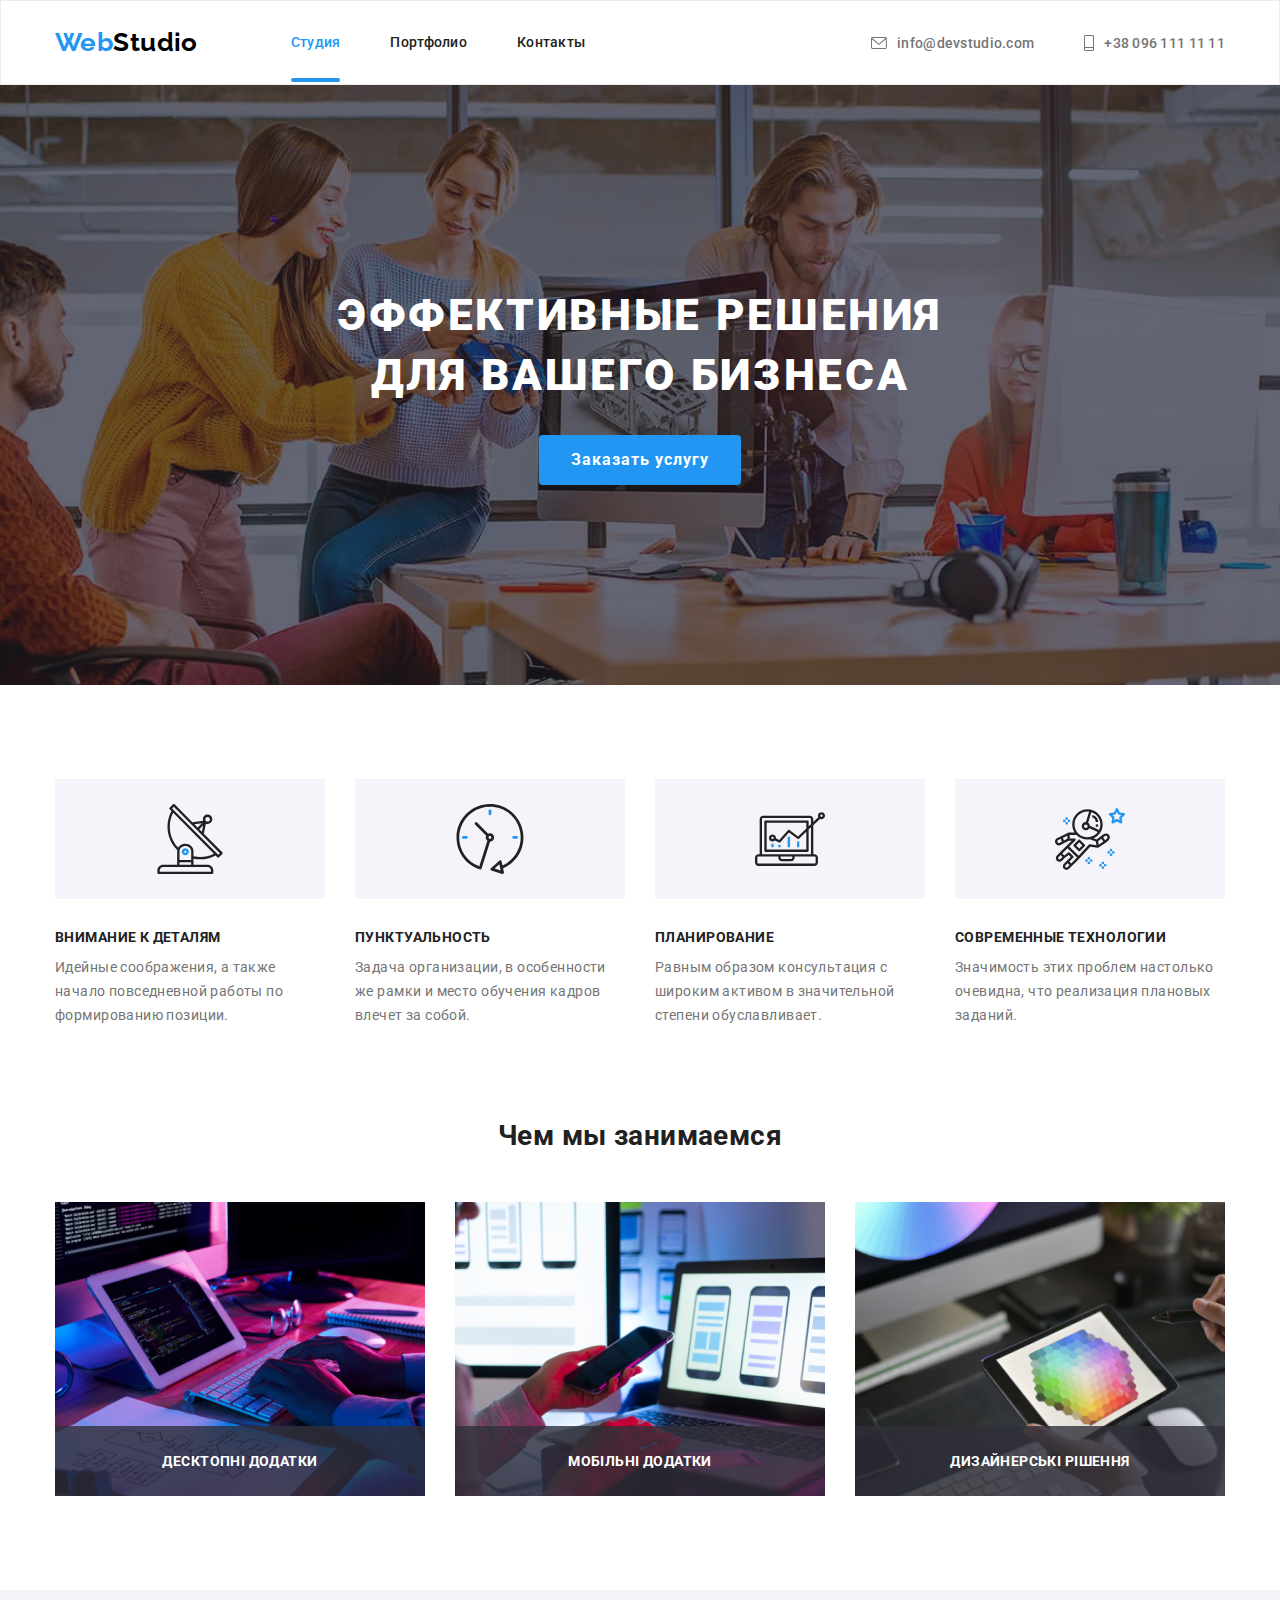
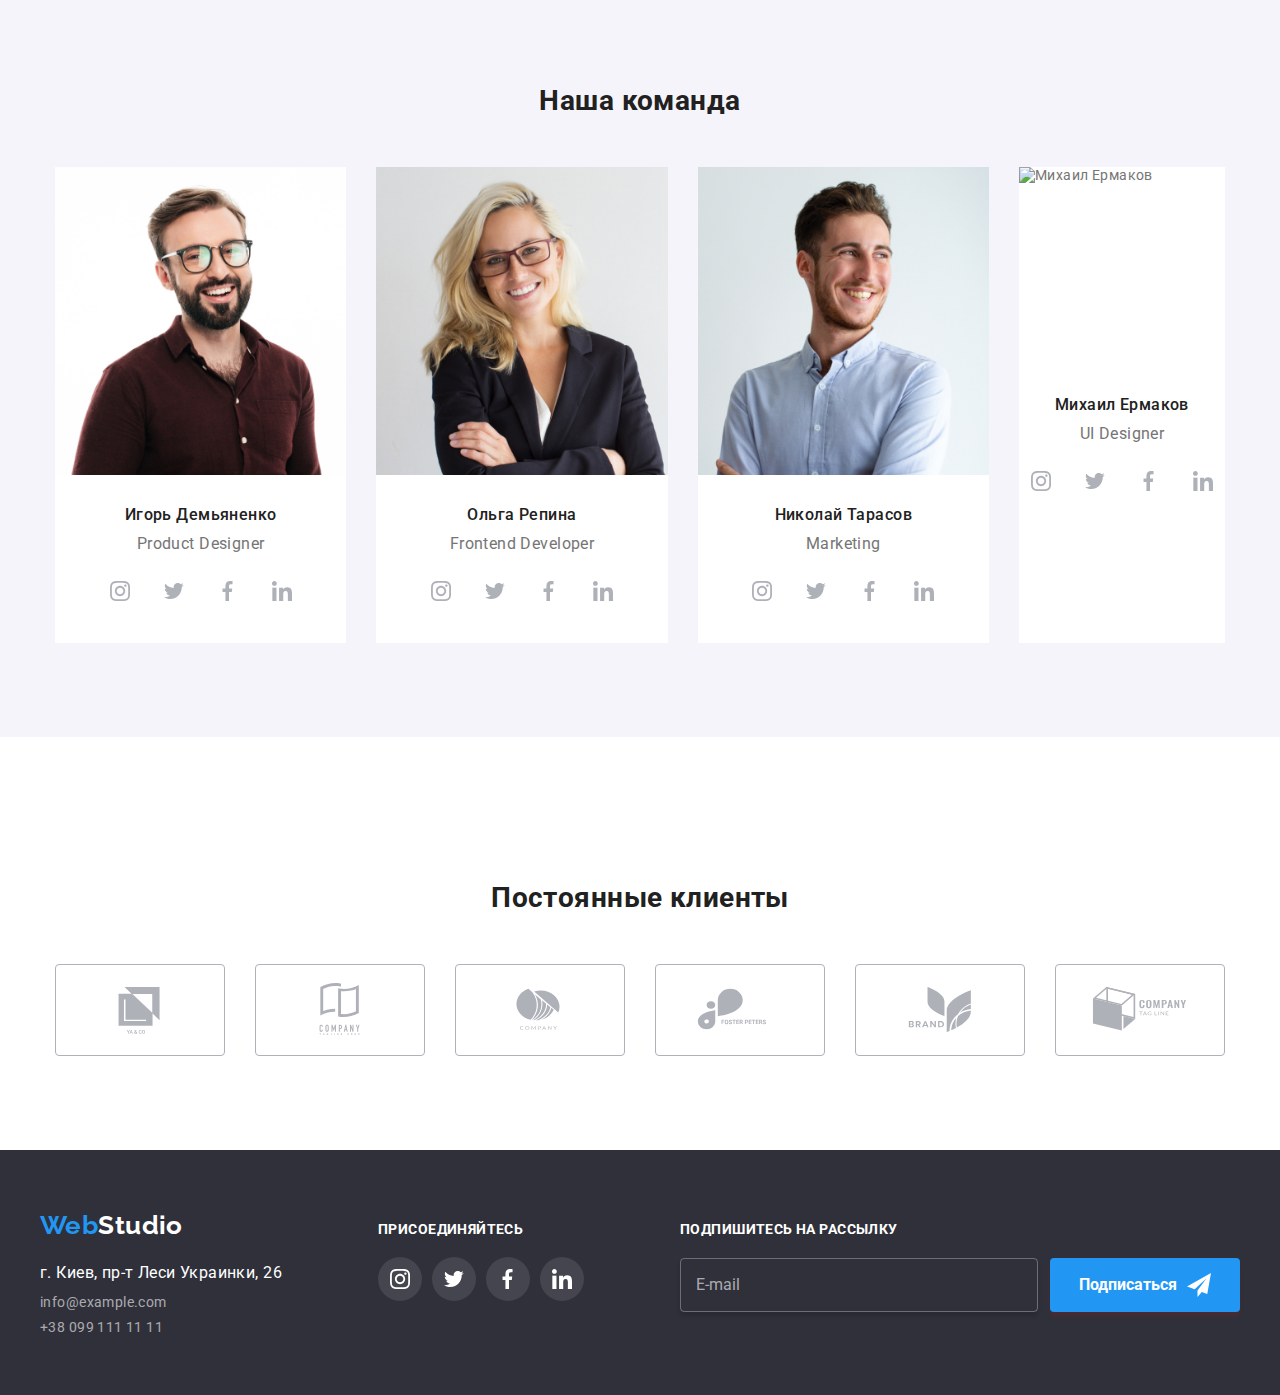
==== commit dce6e135: "update" ====
--- a/index.html
+++ b/index.html
@@ -166,11 +166,20 @@
           <ul class="work-progress list">
             <li>
               <div class="work-progress__item">
-                <img
-                src="./images/work/laptopj.jpg"
-                alt="ноутбук"
-                width="370"
-                height="294"/>
+                <picture>
+                  <source   srcset="
+                  ./images/desctop/about-img.jpg 1x,
+                  ./images/desctop/about-img@2x.jpg  2x
+                "
+                media="(min-width: 1200px)"
+              /> 
+              <img
+              src="./images/work/laptopj.jpg"
+              alt="ноутбук"
+              width="370"
+              height="294"/>
+              </picture>
+
                 <p class="work-progress-text">
                   Десктопні додатки
                 </p>
@@ -178,11 +187,20 @@
             </li>
             <li>
               <div class="work-progress__item">
-                <img
+                <picture>
+                  <source   srcset="
+                  ./images/desctop/about-img2.jpg 1x,
+                  ./images/desctop/about-img2@2x.jpg  2x
+                "
+                media="(min-width: 1200px)"
+              /> 
+              <img
                 src="./images/work/tabletj.jpg"
                 alt="планшет"
                 width="370"
                 height="294"/>
+              </picture>
+  
                 <p class="work-progress-text">
                   Мобільні додатки
                 </p>
@@ -190,11 +208,20 @@
             </li>
             <li>
               <div class="work-progress__item">
-                <img
-                src="./images/work/laptop2j.jpg"
-                alt="ноутбук"
-                width="370"
-                height="294"/>
+                <picture>
+                  <source   srcset="
+                  ./images/desctop/about-img3.jpg 1x,
+                  ./images/desctop/about-img3@2x.jpg  2x
+                "
+                media="(min-width: 1200px)"
+              /> 
+              <img
+              src="./images/work/laptop2j.jpg"
+              alt="ноутбук"
+              width="370"
+              height="294"/>
+              </picture>
+
                 <p class="work-progress-text">
                 Дизайнерські рішення
                 </p>
@@ -530,7 +557,7 @@
         <div class="address__contact">
         <a class="footer__logo link" href="./index.html"><span class="blue">Web</span>Studio </a>
         <address class="address">
-          <div class="address__contact">
+          <div class="address__contact-div">
             <ul class=" list">
               <li class="footer__list">
                 <a class="maps-go link"
--- a/css/main.min.css
+++ b/css/main.min.css
@@ -1 +1 @@
-:root{--background: #ffffff;--text-color: #757575;--active-color: #2196f3;--title-color: #212121;--text-primary-color: #ffffff;--black: #000;--hero-color: #2f303a;--icon-color: #afb1b8;--background-icon: #f5f4fa;--icon-bg-color: rgba(255, 255, 255, 0.1);--border-color: #eeeeee;--transition-dur-and-func: 250ms cubic-bezier(0.4, 0, 0.2, 1)}.visually-hidden{position:absolute;width:1px;height:1px;margin:-1px;border:0;padding:0;white-space:nowrap;clip-path:inset(100%);clip:rect(0 0 0 0);overflow:hidden}.team-social__link,.modal-form-check-desc,.modal-close-btn{display:flex;align-items:center;justify-content:center}body{font-family:"Roboto",sans-serif;font-size:14px;letter-spacing:.03em;color:var(--text-color);background-color:var(--background)}h1,h2,h3,p{margin-top:0;margin-bottom:0}ul,ol{margin-top:0;margin-bottom:0;padding-left:0}img{display:block;width:100%;height:auto}button{cursor:pointer}.list{list-style:none}.link{text-decoration:none}.button__active.active{background-color:var(--active-color);color:var(--text-primary-color)}.modal-btn{display:inline-block;border:none;border-radius:4px;padding:10px 32px;min-width:200px;font-family:"Roboto";font-size:16px;font-weight:700;line-height:1.875;align-items:center;letter-spacing:.06em;color:var(--text-primary-color);background-color:var(--active-color);cursor:pointer;transition:background-color var(--transition-dur-and-func)}.modal-btn:hover,.modal-btn:focus{background-color:#188ce8}.button__active{display:inline-block;border:none;border-radius:4px;margin-top:0;margin-bottom:0;padding:6px 22px;font-family:inherit;font-size:16px;font-weight:500;line-height:1.625;text-align:center;letter-spacing:.03em;cursor:pointer;transition:background-color var(--transition-dur-and-func),box-shadow var(--transition-dur-and-func),color var(--transition-dur-and-func)}.button__active:not(:last-child){margin-left:8px}.button-submit:hover,.button-submit:focus{background-color:#0861ab}.form__subscribe .button-submit svg{margin-left:10px;fill:var(--text-primary-color)}.modal-close-btn{position:absolute;top:8px;right:8px;width:30px;height:30px;border-radius:50%;background-color:rgba(0,0,0,0);border:1px solid rgba(0,0,0,.1);padding:0;transition:border-color var(--transition-dur-and-func),fill var(--transition-dur-and-func)}.modal-close-btn:hover,.modal-close-btn:focus{border-color:var(--active-color)}.modal-close-btn:hover .modal-close-btn-icon,.modal-close-btn:focus .modal-close-btn-icon{fill:var(--active-color)}.modal-btn-form{align-self:center;display:inline-block;border:none;border-radius:4px;padding:10px 32px;min-width:200px;font-family:"Roboto";font-size:16px;font-weight:700;line-height:1.875;align-items:center;letter-spacing:.06em;color:var(--text-primary-color);background-color:var(--active-color);cursor:pointer;transition:background-color var(--transition-dur-and-func)}.modal-btn-form:hover,.modal-btn-form:focus{background-color:#1472c0}.button.current,.button:hover,.button:focus{color:var(--text-primary-color);background-color:var(--active-color);box-shadow:0px 3px 1px rgba(0,0,0,.1),0px 1px 2px rgba(0,0,0,.08),0px 2px 2px rgba(0,0,0,.12)}.modal-close-btn-icon{transition:fill var(--transition-dur-and-func)}.section__title{font-size:36px;font-weight:700;line-height:1.1666666667;text-align:center;color:var(--title-color)}.backdrop{position:fixed;top:0;left:0;width:100%;height:100%;background:rgba(0,0,0,.2);z-index:100;transition:opacity var(--transition-dur-and-func),visibility var(--transition-dur-and-func)}.backdrop.is-hidden{opacity:0;visibility:hidden;pointer-events:none}.modal{position:absolute;top:50%;left:50%;transform:translate(-50%, -50%);width:528px;height:580px;background:var(--text-primary-color);padding:40px}.modal-form{display:flex;flex-direction:column}.modal-text{font-style:normal;font-size:20px;font-weight:700;line-height:1.15;text-align:center;color:var(--title-color);margin-bottom:12px}.modal-form__field{margin-bottom:10px}.modal-form__input-desc{display:block;font-style:normal;font-size:12px;font-weight:400;line-height:1.1666666667;letter-spacing:.01em;color:var(--text-color);margin-bottom:4px}.modal-form__input-wrapper{position:relative}.modal-form__input{display:block;width:100%;height:40px;border:1px solid rgba(33,33,33,.2);border-radius:4px;padding-left:42px;font-size:12px;font-weight:400;line-height:1.1666666667;letter-spacing:.01em;color:var(--black);transition:border-color var(--transition-dur-and-func),fill var(--transition-dur-and-func)}.modal-form__input:focus{outline:none;border-color:var(--active-color);transition:fill var(--transition-dur-and-func)}.modal-form__input:focus+.modal-form__input-icon{fill:var(--active-color)}.modal-form__input-icon{position:absolute;top:50%;left:12px;transform:translateY(-50%);transition:fill var(--transition-dur-and-func)}.modal-form__field-desc{margin-bottom:20px}.modal-form-check-desc{margin-bottom:30px;line-height:1.4;letter-spacing:.03em;color:var(--text-color);transition:background-image 2s linear}.modal-form-check-desc::before{content:"";display:block;width:15px;height:15px;margin-right:7px;cursor:pointer;border:solid 2px var(--title-color);border-radius:2px;transition:background-color var(--transition-dur-and-func)}.modal-form-check-desc{font-size:14px;font-weight:400;line-height:1.7142857143;color:var(--text-color)}.modal-form-check:checked+.modal-form-check-desc::before{background-color:var(--active-color);border:rgba(0,0,0,0);background-image:url(../images/check.svg);background-size:13px 10px;background-position:center;background-repeat:no-repeat}.modal-form-check:focus+.modal-form-check-desc::before{outline:1px solid var(--active-color);border:none}.modal-form-check-desc-link{display:inline-block;color:var(--active-color);border-bottom:1px solid var(--active-color)}.modal-form-message{display:block;border:1px solid rgba(33,33,33,.2);border-radius:4px;resize:none;width:100%;height:120px;padding:12px 16px;transition:border-color var(--transition-dur-and-func)}.modal-form-message:focus{outline:none;border-color:var(--active-color)}.modal-form-message::placeholder{font-size:12px;font-weight:400;line-height:1.1666666667;letter-spacing:.01em;color:rgba(117,117,117,.5)}@media screen and (max-width: 767px){.projects__title{font-size:0;color:rgba(0,0,0,0)}.filter{display:flex;gap:8px;justify-content:flex-start;flex-wrap:wrap}}@media screen and (min-width: 768px){.projects__title{font-size:0;color:rgba(0,0,0,0)}.filter{list-style:none;display:flex;justify-content:center;margin-bottom:50px}.filter__item:not(:last-child){margin-right:8px}}@media screen and (min-width: 1200px){.projects__title{font-size:0;color:rgba(0,0,0,0)}.filter{list-style:none;display:flex;justify-content:center;margin-bottom:50px}.filter__item:not(:last-child){margin-right:8px}}.projects__title{font-size:0;color:rgba(0,0,0,0)}.filter{list-style:none;display:flex;justify-content:center;margin-bottom:50px}.filter__item:not(:last-child){margin-right:8px}.section{padding:94px 0}.container{padding-left:15px;padding-right:15px}@media screen and (min-width: 480px){.container{width:480px;margin-left:auto;margin-right:auto}}@media screen and (min-width: 768px){.container{width:768px}}@media screen and (min-width: 1200px){.container{width:1200px}}.mobile-menu{position:fixed;width:100%;height:100%;top:0;left:0;z-index:1000;background-color:#fff;opacity:0;visibility:hidden;pointer-events:none;flex-direction:column;right:0;overflow:scroll;height:100vh;width:100vw;padding:48px 10px 48px 40px}.mobile-menu.is-open{opacity:1;visibility:visible;pointer-events:auto;transition:opacity var(--transition-dur-and-func),visibility var(--transition-dur-and-func)}.mobile-menu__close-btn{position:absolute;top:25px;right:21px;background-color:rgba(0,0,0,0);border:none;padding:0;line-height:0}@media screen and (max-width: 767px){.menu{display:none}.contact{display:none}.logo{font-family:"Raleway",sans-serif;font-size:26px;font-weight:700;line-height:1.1923076923;color:var(--black);margin-right:93px;padding-top:24px;padding-bottom:25px;display:block;padding-left:15px}.blue{color:var(--active-color)}.mobile-menu-open{background-color:rgba(0,0,0,0);border:none;padding:0;line-height:0}.page-header .contact-link{color:var(--text-color)}.page-header-container{display:flex;align-items:center}.page-nav{display:flex;align-items:center}.menu__item{font-size:40px;font-weight:500;line-height:1.175;letter-spacing:.02em;color:var(--title-color);padding-top:32px;padding-bottom:32px;transition:color var(--transition-dur-and-func)}.menu__item.current{position:relative;color:var(--active-color)}.menu__item.current,.menu__item:focus,.menu__item:hover,.menu__item .contact:focus,.menu__item .contact:hover{color:var(--active-color)}.menu__list:not(:last-child){margin-bottom:32px}.mail-link{display:flex;align-items:center;font-size:24px;font-weight:500;line-height:1.1666666667;letter-spacing:.02em;color:var(--text-color);fill:var(--icon-color);transition:color var(--transition-dur-and-func),fill var(--transition-dur-and-func)}.nav-contacts-icon{fill:currentColor;margin-right:10px}.phone-number{display:flex;align-items:center;font-size:34px;font-weight:500;line-height:1.1764705882;letter-spacing:.02em;color:var(--active-color);fill:var(--icon-color);transition:color var(--transition-dur-and-func),fill var(--transition-dur-and-func)}.phone-number:hover,.phone-number:focus,.footer__list-phone:hover,.footer__list-phone:focus{color:var(--active-color)}.menu-1{margin-bottom:302px}.contact-1{margin-bottom:64px}.menu__socials-text{display:flex}.socials-text__item{position:relative}.socials-text__item:not(:last-child){margin-right:20px}.socials-text__item:not(:last-child):after{content:"";position:absolute;right:-10px;top:0;display:block;height:100%;width:1px;background-color:rgba(33,33,33,.2)}.socials-text__link{font-size:18px;font-weight:500;line-height:1.2222222222;letter-spacing:.02em;color:var(--active-color)}}.page-header-container{display:flex;justify-content:space-between;align-items:center}@media screen and (min-width: 768px){.mobile-menu-open{display:none}.page-header .contact-link{color:var(--text-color)}.page-header-container{display:flex;align-items:center}.page-nav{display:flex;align-items:center}.logo{font-family:"Raleway",sans-serif;font-size:26px;font-weight:700;line-height:1.1923076923;color:var(--black);margin-right:88px;padding-top:26px;padding-bottom:26px;display:block}.menu__item{font-size:14px;font-weight:500;line-height:1.1428571429;letter-spacing:.02em;color:var(--title-color);padding-top:32px;padding-bottom:32px;transition:color var(--transition-dur-and-func)}.menu__item.current{position:relative;color:var(--active-color)}.menu__item.current,.menu__item:focus,.menu__item:hover,.menu__item .contact:focus,.menu__item .contact:hover{color:var(--active-color)}.menu__item.current::after{content:"";display:block;width:100%;height:4px;border-radius:2px;background:var(--active-color);position:absolute;display:block;left:0;bottom:0}.menu__list,.contact{list-style:none}.menu{display:flex;align-items:center;padding-top:32px;padding-bottom:32px;color:var(--primary-text-color)}.menu__list:not(:last-child){margin-right:50px}.blue{color:var(--active-color)}.mail-link{display:flex;align-items:center;margin-bottom:10px;font-size:14px;font-weight:500;line-height:1.1428571429;letter-spacing:.02em;color:var(--text-color);fill:var(--icon-color);transition:color var(--transition-dur-and-func),fill var(--transition-dur-and-func)}.nav-contacts-icon{fill:currentColor;margin-right:10px}.phone-number{display:flex;align-items:center;font-size:14px;font-weight:500;line-height:1.1428571429;letter-spacing:.02em;color:var(--text-color);fill:var(--icon-color);transition:color var(--transition-dur-and-func),fill var(--transition-dur-and-func)}.phone-number:hover,.phone-number:focus,.footer__list-phone:hover,.footer__list-phone:focus{color:var(--active-color)}.contact{align-items:center;margin-left:auto}.header{border:1px solid #ececec}}@media screen and (min-width: 1200px){.page-header .contact-link{color:var(--text-color)}.page-header-container{display:flex;align-items:center}.page-nav{display:flex;align-items:center}.logo{font-family:"Raleway",sans-serif;font-size:26px;font-weight:700;line-height:1.1923076923;color:var(--black);margin-right:93px;padding-top:26px;padding-bottom:26px;display:block}.menu__item{font-size:14px;font-weight:500;line-height:1.1428571429;letter-spacing:.02em;color:var(--title-color);padding-top:32px;padding-bottom:32px;transition:color var(--transition-dur-and-func)}.menu__item.current{position:relative;color:var(--active-color)}.menu__item.current,.menu__item:focus,.menu__item:hover,.menu__item .contact:focus,.menu__item .contact:hover{color:var(--active-color)}.menu__item.current::after{content:"";display:block;width:100%;height:4px;border-radius:2px;background:var(--active-color);position:absolute;display:block;left:0;bottom:0}.menu__list,.contact{list-style:none}.menu{display:flex;align-items:center;padding-top:32px;padding-bottom:32px;color:var(--primary-text-color)}.menu__list:not(:last-child){margin-right:50px}.blue{color:var(--active-color)}.mail-link{display:flex;align-items:center;padding-top:32px;padding-bottom:32px;font-size:14px;font-weight:500;line-height:1.1428571429;letter-spacing:.02em;color:var(--text-color);fill:var(--icon-color);transition:color var(--transition-dur-and-func),fill var(--transition-dur-and-func)}.nav-contacts-icon{fill:currentColor;margin-right:10px}.contact .item+.item{margin-left:50px}.phone-number{display:flex;align-items:center;padding-top:32px;padding-bottom:32px;font-size:14px;font-weight:500;line-height:1.1428571429;letter-spacing:.02em;color:var(--text-color);fill:var(--icon-color);transition:color var(--transition-dur-and-func),fill var(--transition-dur-and-func)}.phone-number:hover,.phone-number:focus,.footer__list-phone:hover,.footer__list-phone:focus{color:var(--active-color)}.contact{display:flex;align-items:center;margin-left:auto}.header{border:1px solid #ececec}}@media screen and (max-width: 767px){.hero{padding:120px 0;background-color:var(--hero-color);text-align:center;margin-right:auto;margin-left:auto;background-repeat:no-repeat;background-image:linear-gradient(to right, rgba(47, 48, 58, 0.4), rgba(47, 48, 58, 0.4)),url(../images/phone/backround.jpg);background-position:center;background-size:cover}}@media screen and (max-width: 767px)and (min-device-pixel-ratio: 2),screen and (max-width: 767px)and (-webkit-min-device-pixel-ratio: 2),screen and (max-width: 767px)and (min-resolution: 192dpi),screen and (max-width: 767px)and (min-resolution: 2dppx){.hero{background-image:linear-gradient(to right, rgba(47, 48, 58, 0.4), rgba(47, 48, 58, 0.4)),url(../images/phone/backround@2x.jpg)}}@media screen and (max-width: 767px){.hero__title{margin-top:0;margin-bottom:30px;margin-left:auto;margin-right:auto;width:360px;font-size:26px;font-weight:900;line-height:1.6153846154;text-align:center;letter-spacing:.06em;text-transform:uppercase;color:var(--text-primary-color)}}@media screen and (min-width: 768px){.hero{padding:200px 0;background-color:var(--hero-color);text-align:center;margin-right:auto;margin-left:auto;background-repeat:no-repeat;background-image:linear-gradient(to right, rgba(47, 48, 58, 0.4), rgba(47, 48, 58, 0.4)),url(../images/tablet/backround.jpg);background-position:center;background-size:cover}}@media screen and (min-width: 768px)and (min-device-pixel-ratio: 2),screen and (min-width: 768px)and (-webkit-min-device-pixel-ratio: 2),screen and (min-width: 768px)and (min-resolution: 192dpi),screen and (min-width: 768px)and (min-resolution: 2dppx){.hero{background-image:linear-gradient(to right, rgba(47, 48, 58, 0.4), rgba(47, 48, 58, 0.4)),url(../images/tablet/backround@2x.jpg)}}@media screen and (min-width: 768px){.hero__title{margin-top:0;margin-bottom:30px;margin-left:auto;margin-right:auto;width:360px;font-size:26px;font-weight:900;line-height:1.6153846154;text-align:center;letter-spacing:.06em;text-transform:uppercase;color:var(--text-primary-color)}}@media screen and (min-width: 1200px){.hero{padding:200px 0;background-color:var(--hero-color);text-align:center;max-width:1600px;margin-right:auto;margin-left:auto;background-repeat:no-repeat;background-image:linear-gradient(to right, rgba(47, 48, 58, 0.4), rgba(47, 48, 58, 0.4)),url(../images/backround/backround.jpg);background-position:center;background-size:cover}}@media screen and (min-width: 1200px)and (min-device-pixel-ratio: 2),screen and (min-width: 1200px)and (-webkit-min-device-pixel-ratio: 2),screen and (min-width: 1200px)and (min-resolution: 192dpi),screen and (min-width: 1200px)and (min-resolution: 2dppx){.hero{background-image:linear-gradient(to right, rgba(47, 48, 58, 0.4), rgba(47, 48, 58, 0.4)),url(../images/backround/backround.jpg)}}@media screen and (max-width: 767px){.about-list{flex-wrap:wrap;gap:30px}.about{font-size:14px;font-weight:700;line-height:1.1428571429;text-transform:uppercase;color:var(--title-color);margin-bottom:10px;text-align:center}.about__description{font-size:14px;font-weight:400;line-height:1.7142857143;flex-wrap:wrap;width:450px;height:70px}.feature-icon{flex-wrap:wrap;display:flex;justify-content:center;align-items:center;height:120px;margin-bottom:30px;background-color:var(--background-icon)}.feature-icon__item{display:flex;flex-wrap:wrap;width:70px;height:70px}.about-list__item{width:100%}}@media screen and (min-width: 768px){.about-list{display:flex;flex-wrap:wrap;gap:30px}.about{font-size:14px;font-weight:700;line-height:1.1428571429;text-transform:uppercase;color:var(--title-color);margin-bottom:10px}.about__description{font-size:14px;font-weight:400;line-height:1.7142857143;flex-wrap:wrap;width:270px;height:70px}.feature-icon{flex-wrap:wrap;height:120px;display:flex;justify-content:center;align-items:center;margin-bottom:30px;background-color:var(--background-icon)}.feature-icon__item{display:flex;flex-wrap:wrap;width:70px;height:70px}.about-list__item{flex-basis:calc((100% - 30px)/2)}}@media screen and (min-width: 1200px){.about-list{display:flex;flex-wrap:wrap;gap:30px}.about{font-size:14px;font-weight:700;line-height:1.1428571429;text-transform:uppercase;color:var(--title-color);margin-bottom:10px}.about__description{font-size:14px;font-weight:400;line-height:1.7142857143;flex-wrap:wrap;width:270px;height:70px}.feature-icon{flex-wrap:wrap;display:flex;justify-content:center;align-items:center;height:120px;margin-bottom:30px;background-color:var(--background-icon)}.feature-icon__item{display:flex;flex-wrap:wrap;width:70px;height:70px}.about-list__item{flex-basis:calc((100% - 30px)/5)}}@media screen and (max-width: 767px){.about-img{display:none}}@media screen and (max-width: 1199px){.about-img{display:none}}.about-img{padding-top:0}.work-progress{margin-top:50px;display:flex;gap:30px}.work-progress__item{position:relative}.work-progress-text{position:absolute;bottom:0;left:0;width:100%;margin-bottom:0;padding:27px 0;text-align:center;color:var(--text-primary-color);font-size:14px;font-weight:700;line-height:1.1428571429;text-transform:uppercase;background-color:rgba(47,48,58,.8)}@media screen and (max-width: 767px){.team{background:#f5f4fa}.team-item{background-color:var(--text-primary-color)}.employees{margin-top:50px;display:flex;gap:30px;flex-wrap:wrap;width:100%}.employees__name{font-size:16px;font-weight:500;line-height:1.1875;text-align:center;color:var(--title-color);margin-bottom:10px;padding-top:30px}.employees__position{font-size:16px;font-weight:400;line-height:1.1875;text-align:center;margin-bottom:16px}.team-social__list{display:flex;gap:10px;justify-content:center;margin:0px;padding-bottom:30px}.team__social{display:flex;justify-content:center}.team-social__link{width:44px;height:44px;border-radius:50%;display:flex;align-items:center;justify-content:center;fill:var(--icon-color);transition:background-color var(--transition-dur-and-func),fill var(--transition-dur-and-func)}.team-social__link:hover,.team-social__link:focus{fill:var(--text-primary-color);background:var(--active-color)}.team-social__icon{width:20px;height:20px}.section__title{font-size:28px;font-weight:700;line-height:1.1785714286;text-align:center;color:var(--title-color)}}@media screen and (min-width: 768px){.team{background:#f5f4fa}.team-item{background-color:var(--text-primary-color)}.employees{margin-top:50px;display:flex;gap:30px;flex-wrap:wrap}.employees__name{font-size:16px;font-weight:500;line-height:1.1875;text-align:center;color:var(--title-color);margin-bottom:10px;padding-top:30px}.employees__position{font-size:16px;font-weight:400;line-height:1.1875;text-align:center;margin-bottom:16px}.team-social__list{display:flex;gap:10px;justify-content:center;margin:0px;padding-bottom:30px}.team__social{display:flex;justify-content:center}.team-social__link{width:44px;height:44px;border-radius:50%;display:flex;align-items:center;justify-content:center;fill:var(--icon-color);transition:background-color var(--transition-dur-and-func),fill var(--transition-dur-and-func)}.team-social__link:hover,.team-social__link:focus{fill:var(--text-primary-color);background:var(--active-color)}.team-social__icon{width:20px;height:20px}.section__title{font-size:28px;font-weight:700;line-height:1.1785714286;text-align:center;color:var(--title-color)}}@media screen and (min-width: 1200px){.team{background:#f5f4fa}.team-item{background-color:var(--text-primary-color)}.employees{margin-top:50px;display:flex;gap:30px;flex-wrap:nowrap}.employees__name{font-size:16px;font-weight:500;line-height:1.1875;text-align:center;color:var(--title-color);margin-bottom:10px;padding-top:30px}.employees__position{font-size:16px;font-weight:400;line-height:1.1875;text-align:center;margin-bottom:16px}.team-social__list{display:flex;gap:10px;justify-content:center;margin:0px;padding-bottom:30px}.team__social{display:flex;justify-content:center}.team-social__link{width:44px;height:44px;border-radius:50%;display:flex;align-items:center;justify-content:center;fill:var(--icon-color);transition:background-color var(--transition-dur-and-func),fill var(--transition-dur-and-func)}.team-social__link:hover,.team-social__link:focus{fill:var(--text-primary-color);background:var(--active-color)}.team-social__icon{width:20px;height:20px}}.team{background:#f5f4fa}.team-item{background-color:var(--text-primary-color)}.employees{margin-top:50px;display:flex;gap:30px}.employees__name{font-size:16px;font-weight:500;line-height:1.1875;text-align:center;color:var(--title-color);margin-bottom:10px;padding-top:30px}.employees__position{font-size:16px;font-weight:400;line-height:1.1875;text-align:center;margin-bottom:16px}.team-social__list{display:flex;gap:10px;justify-content:center;margin:0px;padding-bottom:30px}.team__social{display:flex;justify-content:center}.team-social__link{width:44px;height:44px;border-radius:50%;fill:var(--icon-color);transition:background-color var(--transition-dur-and-func),fill var(--transition-dur-and-func)}.team-social__link:hover,.team-social__link:focus{fill:var(--text-primary-color);background:var(--active-color)}.team-social__icon{width:20px;height:20px}@media screen and (max-width: 767px){.clients{display:flex;justify-content:center;gap:30px;margin-top:50px;flex-wrap:wrap}.clients__link{display:flex;align-items:center;justify-content:center;flex-wrap:wrap;width:210px;height:92px;border:1px solid var(--icon-color);border-radius:4px;fill:var(--icon-color);transition:fill var(--transition-dur-and-func),border var(--transition-dur-and-func)}.clients__link:hover,.clients__link:focus{fill:var(--active-color);border:1px solid var(--active-color)}}@media screen and (min-width: 768px){.clients{display:flex;justify-content:center;gap:30px;margin-top:50px;flex-wrap:wrap}.clients__link{display:flex;align-items:center;justify-content:center;flex-wrap:wrap;width:226px;height:92px;border:1px solid var(--icon-color);border-radius:4px;fill:var(--icon-color);transition:fill var(--transition-dur-and-func),border var(--transition-dur-and-func)}.clients__link:hover,.clients__link:focus{fill:var(--active-color);border:1px solid var(--active-color)}}@media screen and (min-width: 1200px){.clients{display:flex;justify-content:center;gap:30px;margin-top:50px}.clients__item{width:calc((100% - 150px)/6)}.clients__link{display:flex;align-items:center;justify-content:center;flex-wrap:wrap;width:170px;height:92px;border:1px solid var(--icon-color);border-radius:4px;fill:var(--icon-color);transition:fill var(--transition-dur-and-func),border var(--transition-dur-and-func)}.clients__link:hover,.clients__link:focus{fill:var(--active-color);border:1px solid var(--active-color)}}@media screen and (max-width: 767px){.footer{background-color:var(--hero-color);padding-top:60px;padding-bottom:60px;text-align:center}.footer__logo{font-family:"Raleway",sans-serif;font-size:26px;font-weight:700;line-height:1.1923076923;color:var(--text-primary-color);display:block;margin-bottom:20px}.address{font-style:normal}.address__contact{align-items:baseline;margin-bottom:60px}.footer__list :last-of-type{margin-bottom:0;padding-bottom:0}.footer__list:not(:last-child){margin-bottom:9px}.footer__list{padding-left:auto;padding-right:auto}.maps-go{font-size:14px;font-weight:400;line-height:1.7142857143;color:var(--text-primary-color)}.footer__list-mail,.footer__list-phone{color:rgba(255,255,255,.6);transition:color var(--transition-dur-and-func)}.mail-link:hover,.mail-link:focus,.footer__list-mail:hover,.footer__list-mail:focus{color:var(--active-color)}.footer__address-social{align-items:baseline;justify-content:space-between}}@media screen and (max-width: 767px){.social__title{margin-bottom:20px;font-size:14px;font-weight:700;line-height:1.1428571429;text-transform:uppercase;font-style:normal;color:var(--background)}.social__list{display:flex;align-items:center;justify-content:center;gap:10px;margin-bottom:60px}.social__list-item{display:flex;flex-wrap:wrap;width:44px;height:44px;border-radius:50%;background:var(--icon-bg-color)}.social__link{display:flex;align-items:center;justify-content:center;width:44px;height:44px;border-radius:50%;flex-wrap:wrap;fill:var(--text-primary-color);transition:background-color var(--transition-dur-and-func),fill var(--transition-dur-and-func)}.social__link:hover,.social__link:focus{background-color:var(--active-color)}.social__link-logo{width:20px;height:20px}}@media screen and (max-width: 767px){.form__subscribe .form__input{width:100%;padding:16px 15px;font-size:16px;font-weight:400;line-height:1.25;color:var(--background);background:rgba(0,0,0,0);outline:none;cursor:pointer;border:1px solid rgba(255,255,255,.3);box-shadow:0px 4px 4px rgba(0,0,0,.15);border-radius:4px;transition:border var(--transition-dur-and-func)}.form__subscribe .form__input:focus{outline:none;border:1px solid var(--active-color)}.form__subscribe .form__input::placeholder{color:rgba(255,255,255,.6)}.footer__title{margin-bottom:20px;font-weight:700;font-size:14px;line-height:1.14;text-transform:uppercase;color:var(--background)}.form__subscribe .offer{margin-bottom:20px;font-size:14px;font-weight:700;line-height:1.1428571429;text-transform:uppercase;color:var(--background)}.form__subscribe-fields{border:none;padding:0}.form__subscribe .button-submit{border:none;font-family:"Roboto";font-style:normal;font-size:16px;font-weight:700;line-height:1.875;margin-top:20px;background-color:var(--active-color);color:var(--text-primary-color);align-items:center;justify-content:center;padding:10px 29px;box-shadow:0px 4px 4px rgba(230,13,13,.15);border-radius:4px;transition:background-color var(--transition-dur-and-func)}}@media screen and (max-width: 767px){.project{display:flex;flex-wrap:wrap;padding:0}.product:not(:last-child){padding-bottom:30px}.product__link{display:block;transition:box-shadow var(--transition-dur-and-func);background:#fff;border:1px solid #eee}.product__link:hover,.product__link:focus{display:block;box-shadow:0px 1px 1px rgba(0,0,0,.12),0px 4px 4px rgba(0,0,0,.06),1px 4px 6px rgba(0,0,0,.16)}.product__list-img{position:relative;overflow:hidden}.product__text{position:absolute;left:0;top:0;width:101%;height:101%;font-size:18px;font-weight:400;line-height:1.5555555556;color:var(--text-primary-color);background:rgba(33,150,243,.9);padding-top:63px;padding-bottom:63px;padding-left:24px;padding-right:24px;transform:translate(0, 100%);transition:transform var(--transition-dur-and-func)}.name{font-size:18px;font-weight:700;line-height:2;letter-spacing:.06em;color:var(--title-color);padding-top:20px;padding-right:24px;padding-left:24px;margin-bottom:4px}.product__technology{font-size:16px;font-weight:400;line-height:1.875;margin:0;padding-top:0;padding-left:24px;padding-bottom:20px;padding-right:24px;color:var(--text-color)}}@media screen and (min-width: 768px){.project{display:flex;flex-wrap:wrap;gap:30px;padding:0}.product{background-color:var(--text-primary-color);border:1px solid var(--border-color);width:calc((100% - 60px)/2);margin-bottom:30px}.product:hover .product__text,.product:focus .product__text{transform:translate(0, 0)}.product__link{display:block;transition:box-shadow var(--transition-dur-and-func)}.product__link:hover,.product__link:focus{display:block;box-shadow:0px 1px 1px rgba(0,0,0,.12),0px 4px 4px rgba(0,0,0,.06),1px 4px 6px rgba(0,0,0,.16)}.product__list-img{position:relative;overflow:hidden}.product__text{position:absolute;left:0;top:0;width:101%;height:101%;font-size:18px;font-weight:400;line-height:1.5555555556;color:var(--text-primary-color);background:rgba(33,150,243,.9);padding-top:63px;padding-bottom:63px;padding-left:24px;padding-right:24px;transform:translate(0, 100%);transition:transform var(--transition-dur-and-func)}.name{font-size:18px;font-weight:700;line-height:2;letter-spacing:.06em;color:var(--title-color);padding-top:20px;padding-right:24px;padding-left:24px;margin-bottom:4px}.product__technology{font-size:16px;font-weight:400;line-height:1.875;margin:0;padding-top:0;padding-left:24px;padding-bottom:20px;padding-right:24px;color:var(--text-color)}.product__link{display:block;transition:box-shadow var(--transition-dur-and-func)}.product__link:hover,.product__link:focus{display:block;box-shadow:0px 1px 1px rgba(0,0,0,.12),0px 4px 4px rgba(0,0,0,.06),1px 4px 6px rgba(0,0,0,.16)}}@media screen and (min-width: 1200px){.project{display:flex;flex-wrap:wrap;gap:30px;padding:0}.product{background-color:var(--text-primary-color);border:1px solid var(--border-color);width:calc((100% - 60px)/3);margin-bottom:30px}.product:hover .product__text,.product:focus .product__text{transform:translate(0, 0)}.product__link{display:block;transition:box-shadow var(--transition-dur-and-func)}.product__link:hover,.product__link:focus{display:block;box-shadow:0px 1px 1px rgba(0,0,0,.12),0px 4px 4px rgba(0,0,0,.06),1px 4px 6px rgba(0,0,0,.16)}.product__list-img{position:relative;overflow:hidden}.product__text{position:absolute;left:0;top:0;width:101%;height:101%;font-size:18px;font-weight:400;line-height:1.5555555556;color:var(--text-primary-color);background:rgba(33,150,243,.9);padding-top:63px;padding-bottom:63px;padding-left:24px;padding-right:24px;transform:translate(0, 100%);transition:transform var(--transition-dur-and-func)}.name{font-size:18px;font-weight:700;line-height:2;letter-spacing:.06em;color:var(--title-color);padding-top:20px;padding-right:24px;padding-left:24px;margin-bottom:4px}.product__technology{font-size:16px;font-weight:400;line-height:1.875;margin:0;padding-top:0;padding-left:24px;padding-bottom:20px;padding-right:24px;color:var(--text-color)}}/*# sourceMappingURL=main.min.css.map */+:root{--background: #ffffff;--text-color: #757575;--active-color: #2196f3;--title-color: #212121;--text-primary-color: #ffffff;--black: #000;--hero-color: #2f303a;--icon-color: #afb1b8;--background-icon: #f5f4fa;--icon-bg-color: rgba(255, 255, 255, 0.1);--border-color: #eeeeee;--transition-dur-and-func: 250ms cubic-bezier(0.4, 0, 0.2, 1)}.visually-hidden{position:absolute;width:1px;height:1px;margin:-1px;border:0;padding:0;white-space:nowrap;clip-path:inset(100%);clip:rect(0 0 0 0);overflow:hidden}.team-social__link,.modal-close-btn{display:flex;align-items:center;justify-content:center}body{font-family:"Roboto",sans-serif;font-size:14px;letter-spacing:.03em;color:var(--text-color);background-color:var(--background)}h1,h2,h3,p{margin-top:0;margin-bottom:0}ul,ol{margin-top:0;margin-bottom:0;padding-left:0}img{display:block;width:100%;height:auto}button{cursor:pointer}.list{list-style:none}.link{text-decoration:none}.button__active.active{background-color:var(--active-color);color:var(--text-primary-color)}.modal-btn{display:inline-block;border:none;border-radius:4px;padding:10px 32px;min-width:200px;font-family:"Roboto";font-size:16px;font-weight:700;line-height:1.875;align-items:center;letter-spacing:.06em;color:var(--text-primary-color);background-color:var(--active-color);cursor:pointer;transition:background-color var(--transition-dur-and-func)}.modal-btn:hover,.modal-btn:focus{background-color:#188ce8}.button__active{display:inline-block;border:none;border-radius:4px;margin-top:0;margin-bottom:0;padding:6px 22px;font-family:inherit;font-size:16px;font-weight:500;line-height:1.625;text-align:center;letter-spacing:.03em;cursor:pointer;transition:background-color var(--transition-dur-and-func),box-shadow var(--transition-dur-and-func),color var(--transition-dur-and-func)}.button__active:not(:last-child){margin-left:8px}.button-submit:hover,.button-submit:focus{background-color:#0861ab}.form__subscribe .button-submit svg{margin-left:10px;fill:var(--text-primary-color)}.modal-close-btn{position:absolute;top:8px;right:8px;width:30px;height:30px;border-radius:50%;background-color:rgba(0,0,0,0);border:1px solid rgba(0,0,0,.1);padding:0;transition:border-color var(--transition-dur-and-func),fill var(--transition-dur-and-func)}.modal-close-btn:hover,.modal-close-btn:focus{border-color:var(--active-color)}.modal-close-btn:hover .modal-close-btn-icon,.modal-close-btn:focus .modal-close-btn-icon{fill:var(--active-color)}.modal-btn-form{align-self:center;display:inline-block;border:none;border-radius:4px;padding:10px 32px;min-width:200px;font-family:"Roboto";font-size:16px;font-weight:700;line-height:1.875;align-items:center;letter-spacing:.06em;color:var(--text-primary-color);background-color:var(--active-color);cursor:pointer;transition:background-color var(--transition-dur-and-func)}.modal-btn-form:hover,.modal-btn-form:focus{background-color:#1472c0}.button.current,.button:hover,.button:focus{color:var(--text-primary-color);background-color:var(--active-color);box-shadow:0px 3px 1px rgba(0,0,0,.1),0px 1px 2px rgba(0,0,0,.08),0px 2px 2px rgba(0,0,0,.12)}.modal-close-btn-icon{transition:fill var(--transition-dur-and-func)}.section__title{font-size:36px;font-weight:700;line-height:1.1666666667;text-align:center;color:var(--title-color)}.backdrop{position:fixed;top:0;left:0;width:100%;height:100%;background:rgba(0,0,0,.2);z-index:100;transition:opacity var(--transition-dur-and-func),visibility var(--transition-dur-and-func)}.backdrop.is-hidden{opacity:0;visibility:hidden;pointer-events:none}@media screen and (max-width: 767px){.modal{position:absolute;top:50%;left:50%;transform:translate(-50%, -50%);max-width:450px;width:calc(100% - 30px);background:var(--text-primary-color);padding:40px}.modal-form{display:flex;flex-direction:column}.modal-text{font-style:normal;font-size:20px;font-weight:700;line-height:1.15;text-align:center;color:var(--title-color);margin-bottom:12px}.modal-form__field{margin-bottom:10px}.modal-form__input-desc{display:block;font-style:normal;font-size:12px;font-weight:400;line-height:1.1666666667;letter-spacing:.01em;color:var(--text-color);margin-bottom:4px}.modal-form__input-wrapper{position:relative}.modal-form__input{display:block;width:100%;height:40px;border:1px solid rgba(33,33,33,.2);border-radius:4px;padding-left:42px;font-size:12px;font-weight:400;line-height:1.1666666667;letter-spacing:.01em;color:var(--black);transition:border-color var(--transition-dur-and-func),fill var(--transition-dur-and-func)}.modal-form__input:focus{outline:none;border-color:var(--active-color);transition:fill var(--transition-dur-and-func)}.modal-form__input:focus+.modal-form__input-icon{fill:var(--active-color)}.modal-form__input-icon{position:absolute;top:50%;left:12px;transform:translateY(-50%);transition:fill var(--transition-dur-and-func)}.modal-form__field-desc{margin-bottom:20px}.modal-form-check-desc{display:flex;align-items:center;justify-content:center;margin-bottom:30px;line-height:1.4;flex-wrap:wrap;letter-spacing:.03em;color:var(--text-color);transition:background-image 2s linear}.modal-form-check-desc::before{content:"";display:block;width:15px;height:15px;margin-right:7px;cursor:pointer;border:solid 2px var(--title-color);border-radius:2px;transition:background-color var(--transition-dur-and-func)}.modal-form-check-desc{font-size:12px;font-weight:400;line-height:1.1666666667;color:var(--text-color)}.modal-form-check:checked+.modal-form-check-desc::before{background-color:var(--active-color);border:rgba(0,0,0,0);background-image:url(../images/check.svg);background-size:13px 10px;background-position:center;background-repeat:no-repeat}.modal-form-check:focus+.modal-form-check-desc::before{outline:1px solid var(--active-color);border:none}.modal-form-check-desc-link{display:inline-block;color:var(--active-color);border-bottom:1px solid var(--active-color)}.modal-form-message{display:block;border:1px solid rgba(33,33,33,.2);border-radius:4px;resize:none;width:100%;height:120px;padding:12px 16px;transition:border-color var(--transition-dur-and-func)}.modal-form-message:focus{outline:none;border-color:var(--active-color)}.modal-form-message::placeholder{font-size:12px;font-weight:400;line-height:1.1666666667;letter-spacing:.01em;color:rgba(117,117,117,.5)}}@media screen and (min-width: 768px){.modal{position:absolute;top:50%;left:50%;transform:translate(-50%, -50%);width:calc(100% - 159px);max-width:450px;background:var(--text-primary-color);padding:40px}.modal-form{display:flex;flex-direction:column}.modal-text{font-style:normal;font-size:20px;font-weight:700;line-height:1.15;text-align:center;color:var(--title-color);margin-bottom:12px}.modal-form__field{margin-bottom:10px}.modal-form__input-desc{display:block;font-style:normal;font-size:12px;font-weight:400;line-height:1.1666666667;letter-spacing:.01em;color:var(--text-color);margin-bottom:4px}.modal-form__input-wrapper{position:relative}.modal-form__input{display:block;width:100%;height:40px;border:1px solid rgba(33,33,33,.2);border-radius:4px;padding-left:42px;font-size:12px;font-weight:400;line-height:1.1666666667;letter-spacing:.01em;color:var(--black);transition:border-color var(--transition-dur-and-func),fill var(--transition-dur-and-func)}.modal-form__input:focus{outline:none;border-color:var(--active-color);transition:fill var(--transition-dur-and-func)}.modal-form__input:focus+.modal-form__input-icon{fill:var(--active-color)}.modal-form__input-icon{position:absolute;top:50%;left:12px;transform:translateY(-50%);transition:fill var(--transition-dur-and-func)}.modal-form__field-desc{margin-bottom:20px}.modal-form-check-desc{display:flex;align-items:center;justify-content:center;margin-bottom:30px;line-height:1.4;flex-wrap:wrap;letter-spacing:.03em;color:var(--text-color);transition:background-image 2s linear}.modal-form-check-desc::before{content:"";display:block;width:15px;height:15px;margin-right:7px;cursor:pointer;border:solid 2px var(--title-color);border-radius:2px;transition:background-color var(--transition-dur-and-func)}.modal-form-check-desc{font-size:12px;font-weight:400;line-height:1.1666666667;color:var(--text-color)}.modal-form-check:checked+.modal-form-check-desc::before{background-color:var(--active-color);border:rgba(0,0,0,0);background-image:url(../images/check.svg);background-size:13px 10px;background-position:center;background-repeat:no-repeat}.modal-form-check:focus+.modal-form-check-desc::before{outline:1px solid var(--active-color);border:none}.modal-form-check-desc-link{display:inline-block;color:var(--active-color);border-bottom:1px solid var(--active-color)}.modal-form-message{display:block;border:1px solid rgba(33,33,33,.2);border-radius:4px;resize:none;width:100%;height:120px;padding:12px 16px;transition:border-color var(--transition-dur-and-func)}.modal-form-message:focus{outline:none;border-color:var(--active-color)}.modal-form-message::placeholder{font-size:12px;font-weight:400;line-height:1.1666666667;letter-spacing:.01em;color:rgba(117,117,117,.5)}}@media screen and (min-width: 1200px){.modal{position:absolute;top:50%;left:50%;transform:translate(-50%, -50%);max-width:528px;height:580px;width:calc(100% - 536px);background:var(--text-primary-color);padding:40px}.modal-form{display:flex;flex-direction:column}.modal-text{margin-bottom:12px;font-size:20px;font-weight:700;line-height:1.15;text-align:center;color:var(--title-color)}.modal-form__field{margin-bottom:10px}.modal-form__input-desc{display:block;font-style:normal;font-size:12px;font-weight:400;line-height:1.1666666667;letter-spacing:.01em;color:var(--text-color);margin-bottom:4px}.modal-form__input-wrapper{position:relative}.modal-form__input{display:block;width:100%;height:40px;border:1px solid rgba(33,33,33,.2);border-radius:4px;padding-left:42px;font-size:12px;font-weight:400;line-height:1.1666666667;letter-spacing:.01em;color:var(--black);transition:border-color var(--transition-dur-and-func),fill var(--transition-dur-and-func)}.modal-form__input:focus{outline:none;border-color:var(--active-color);transition:fill var(--transition-dur-and-func)}.modal-form__input:focus+.modal-form__input-icon{fill:var(--active-color)}.modal-form__input-icon{position:absolute;top:50%;left:12px;transform:translateY(-50%);transition:fill var(--transition-dur-and-func)}.modal-form__field-desc{margin-bottom:20px}.modal-form-check-desc{display:flex;align-items:center;justify-content:center;margin-bottom:30px;line-height:1.4;letter-spacing:.03em;color:var(--text-color);transition:background-image 2s linear}.modal-form-check-desc::before{content:"";display:block;width:15px;height:15px;margin-right:7px;cursor:pointer;border:solid 2px var(--title-color);border-radius:2px;transition:background-color var(--transition-dur-and-func)}.modal-form-check-desc{font-size:14px;font-weight:400;line-height:1.7142857143;color:var(--text-color)}.modal-form-check:checked+.modal-form-check-desc::before{background-color:var(--active-color);border:rgba(0,0,0,0);background-image:url(../images/check.svg);background-size:13px 10px;background-position:center;background-repeat:no-repeat}.modal-form-check:focus+.modal-form-check-desc::before{outline:1px solid var(--active-color);border:none}.modal-form-check-desc-link{display:inline-block;color:var(--active-color);border-bottom:1px solid var(--active-color)}.modal-form-message{display:block;border:1px solid rgba(33,33,33,.2);border-radius:4px;resize:none;width:100%;height:120px;padding:12px 16px;transition:border-color var(--transition-dur-and-func)}.modal-form-message:focus{outline:none;border-color:var(--active-color)}.modal-form-message::placeholder{font-size:12px;font-weight:400;line-height:1.1666666667;letter-spacing:.01em;color:rgba(117,117,117,.5)}}@media screen and (max-width: 767px){.projects__title{font-size:0;color:rgba(0,0,0,0)}.filter{display:flex;gap:8px;justify-content:flex-start;flex-wrap:wrap}}@media screen and (min-width: 768px){.projects__title{font-size:0;color:rgba(0,0,0,0)}.filter{list-style:none;display:flex;justify-content:center;margin-bottom:50px}.filter__item:not(:last-child){margin-right:8px}}@media screen and (min-width: 1200px){.projects__title{font-size:0;color:rgba(0,0,0,0)}.filter{list-style:none;display:flex;justify-content:center;margin-bottom:50px}.filter__item:not(:last-child){margin-right:8px}}.projects__title{font-size:0;color:rgba(0,0,0,0)}.filter{list-style:none;display:flex;margin-bottom:50px}.filter__item:not(:last-child){margin-right:8px}.section{padding:94px 0}.container{padding-left:15px;padding-right:15px}@media screen and (min-width: 480px){.container{max-width:480px;margin-left:auto;margin-right:auto}}@media screen and (min-width: 768px){.container{max-width:768px}}@media screen and (min-width: 1200px){.container{max-width:1200px}}.mobile-menu{position:fixed;width:100%;height:100%;top:0;left:0;z-index:1000;background-color:#fff;opacity:0;visibility:hidden;pointer-events:none;flex-direction:column;right:0;overflow:scroll;height:100vh;width:100vw;padding:48px 10px 48px 40px}.mobile-menu.is-open{opacity:1;visibility:visible;pointer-events:auto;transition:opacity var(--transition-dur-and-func),visibility var(--transition-dur-and-func)}.mobile-menu__close-btn{position:absolute;top:25px;right:21px;background-color:rgba(0,0,0,0);border:none;padding:0;line-height:0}@media screen and (max-width: 767px){.menu{display:none}.contact{display:none}.logo{font-family:"Raleway",sans-serif;font-size:26px;font-weight:700;line-height:1.1923076923;color:var(--black);margin-right:93px;padding-top:24px;padding-bottom:25px;display:block;padding-left:15px}.blue{color:var(--active-color)}.mobile-menu-open{background-color:rgba(0,0,0,0);border:none;padding:0;line-height:0}.page-header .contact-link{color:var(--text-color)}.page-header-container{display:flex;align-items:center}.page-nav{display:flex;align-items:center}.menu__item{font-size:40px;font-weight:500;line-height:1.175;letter-spacing:.02em;color:var(--title-color);padding-top:32px;padding-bottom:32px;transition:color var(--transition-dur-and-func)}.menu__item.current{position:relative;color:var(--active-color)}.menu__item.current,.menu__item:focus,.menu__item:hover,.menu__item .contact:focus,.menu__item .contact:hover{color:var(--active-color)}.menu__list:not(:last-child){margin-bottom:32px}.mail-link{display:flex;align-items:center;font-size:24px;font-weight:500;line-height:1.1666666667;letter-spacing:.02em;color:var(--text-color);fill:var(--icon-color);transition:color var(--transition-dur-and-func),fill var(--transition-dur-and-func)}.nav-contacts-icon{fill:currentColor;margin-right:10px}.phone-number{display:flex;align-items:center;font-size:34px;font-weight:500;line-height:1.1764705882;letter-spacing:.02em;color:var(--active-color);fill:var(--icon-color);transition:color var(--transition-dur-and-func),fill var(--transition-dur-and-func)}.phone-number:hover,.phone-number:focus,.footer__list-phone:hover,.footer__list-phone:focus{color:var(--active-color)}.menu-1{margin-bottom:302px}.contact-1{margin-bottom:64px}.menu__socials-text{display:flex}.socials-text__item{position:relative}.socials-text__item:not(:last-child){margin-right:20px}.socials-text__item:not(:last-child):after{content:"";position:absolute;right:-10px;top:0;display:block;height:100%;width:1px;background-color:rgba(33,33,33,.2)}.socials-text__link{font-size:18px;font-weight:500;line-height:1.2222222222;letter-spacing:.02em;color:var(--active-color)}}.page-header-container{display:flex;justify-content:space-between;align-items:center}@media screen and (min-width: 768px){.mobile-menu-open{display:none}.page-header .contact-link{color:var(--text-color)}.page-header-container{display:flex;align-items:center}.page-nav{display:flex;align-items:center}.logo{font-family:"Raleway",sans-serif;font-size:26px;font-weight:700;line-height:1.1923076923;color:var(--black);margin-right:88px;padding-top:26px;padding-bottom:26px;display:block}.menu__item{font-size:14px;font-weight:500;line-height:1.1428571429;letter-spacing:.02em;color:var(--title-color);padding-top:32px;padding-bottom:32px;transition:color var(--transition-dur-and-func)}.menu__item.current{position:relative;color:var(--active-color)}.menu__item.current,.menu__item:focus,.menu__item:hover,.menu__item .contact:focus,.menu__item .contact:hover{color:var(--active-color)}.menu__item.current::after{content:"";display:block;width:100%;height:4px;border-radius:2px;background:var(--active-color);position:absolute;display:block;left:0;bottom:0}.menu__list,.contact{list-style:none}.menu{display:flex;align-items:center;padding-top:32px;padding-bottom:32px;color:var(--primary-text-color)}.menu__list:not(:last-child){margin-right:50px}.blue{color:var(--active-color)}.mail-link{display:flex;align-items:center;margin-bottom:10px;font-size:14px;font-weight:500;line-height:1.1428571429;letter-spacing:.02em;color:var(--text-color);fill:var(--icon-color);transition:color var(--transition-dur-and-func),fill var(--transition-dur-and-func)}.nav-contacts-icon{fill:currentColor;margin-right:10px}.phone-number{display:flex;align-items:center;font-size:14px;font-weight:500;line-height:1.1428571429;letter-spacing:.02em;color:var(--text-color);fill:var(--icon-color);transition:color var(--transition-dur-and-func),fill var(--transition-dur-and-func)}.phone-number:hover,.phone-number:focus,.footer__list-phone:hover,.footer__list-phone:focus{color:var(--active-color)}.contact{align-items:center;margin-left:auto}.header{border:1px solid #ececec}}@media screen and (min-width: 1200px){.page-header .contact-link{color:var(--text-color)}.page-header-container{display:flex;align-items:center}.page-nav{display:flex;align-items:center}.logo{font-family:"Raleway",sans-serif;font-size:26px;font-weight:700;line-height:1.1923076923;color:var(--black);margin-right:93px;padding-top:26px;padding-bottom:26px;display:block}.menu__item{font-size:14px;font-weight:500;line-height:1.1428571429;letter-spacing:.02em;color:var(--title-color);padding-top:32px;padding-bottom:32px;transition:color var(--transition-dur-and-func)}.menu__item.current{position:relative;color:var(--active-color)}.menu__item.current,.menu__item:focus,.menu__item:hover,.menu__item .contact:focus,.menu__item .contact:hover{color:var(--active-color)}.menu__item.current::after{content:"";display:block;width:100%;height:4px;border-radius:2px;background:var(--active-color);position:absolute;display:block;left:0;bottom:0}.menu__list,.contact{list-style:none}.menu{display:flex;align-items:center;padding-top:32px;padding-bottom:32px;color:var(--primary-text-color)}.menu__list:not(:last-child){margin-right:50px}.blue{color:var(--active-color)}.mail-link{display:flex;align-items:center;padding-top:32px;padding-bottom:21px;font-size:14px;font-weight:500;line-height:1.1428571429;letter-spacing:.02em;color:var(--text-color);fill:var(--icon-color);transition:color var(--transition-dur-and-func),fill var(--transition-dur-and-func)}.nav-contacts-icon{fill:currentColor;margin-right:10px}.contact .item+.item{margin-left:50px}.phone-number{display:flex;align-items:center;padding-top:32px;padding-bottom:32px;font-size:14px;font-weight:500;line-height:1.1428571429;letter-spacing:.02em;color:var(--text-color);fill:var(--icon-color);transition:color var(--transition-dur-and-func),fill var(--transition-dur-and-func)}.phone-number:hover,.phone-number:focus,.footer__list-phone:hover,.footer__list-phone:focus{color:var(--active-color)}.contact{display:flex;align-items:center;margin-left:auto}.header{border:1px solid #ececec}}@media screen and (max-width: 767px){.hero{padding:120px 0;background-color:var(--hero-color);text-align:center;margin-right:auto;margin-left:auto;background-repeat:no-repeat;background-image:linear-gradient(to right, rgba(47, 48, 58, 0.4), rgba(47, 48, 58, 0.4)),url(../images/phone/backround.jpg);background-position:center;background-size:cover}}@media screen and (max-width: 767px)and (min-device-pixel-ratio: 2),screen and (max-width: 767px)and (-webkit-min-device-pixel-ratio: 2),screen and (max-width: 767px)and (min-resolution: 192dpi),screen and (max-width: 767px)and (min-resolution: 2dppx){.hero{background-image:linear-gradient(to right, rgba(47, 48, 58, 0.4), rgba(47, 48, 58, 0.4)),url(../images/phone/backround@2x.jpg)}}@media screen and (max-width: 767px){.hero__title{margin-top:0;margin-bottom:30px;margin-left:auto;margin-right:auto;font-size:26px;font-weight:900;line-height:1.6153846154;text-align:center;letter-spacing:.06em;text-transform:uppercase;color:var(--text-primary-color)}}@media screen and (min-width: 768px){.hero{padding:200px 0;background-color:var(--hero-color);text-align:center;max-width:1199px;margin-right:auto;margin-left:auto;background-repeat:no-repeat;background-image:linear-gradient(to right, rgba(47, 48, 58, 0.4), rgba(47, 48, 58, 0.4)),url(../images/tablet/backround.jpg);background-position:center;background-size:cover}}@media screen and (min-width: 768px)and (min-device-pixel-ratio: 2),screen and (min-width: 768px)and (-webkit-min-device-pixel-ratio: 2),screen and (min-width: 768px)and (min-resolution: 192dpi),screen and (min-width: 768px)and (min-resolution: 2dppx){.hero{background-image:linear-gradient(to right, rgba(47, 48, 58, 0.4), rgba(47, 48, 58, 0.4)),url(../images/tablet/backround@2x.jpg)}}@media screen and (min-width: 768px){.hero__title{margin-top:0;margin-bottom:30px;margin-left:auto;margin-right:auto;width:360px;font-size:26px;font-weight:900;line-height:1.6153846154;text-align:center;letter-spacing:.06em;text-transform:uppercase;color:var(--text-primary-color)}}@media screen and (min-width: 1200px){.hero{padding:200px 0;background-color:var(--hero-color);text-align:center;max-width:1600px;margin-right:auto;margin-left:auto;background-repeat:no-repeat;background-image:linear-gradient(to right, rgba(47, 48, 58, 0.4), rgba(47, 48, 58, 0.4)),url(../images/backround/backround.jpg);background-position:center;background-size:cover}}@media screen and (min-width: 1200px)and (min-device-pixel-ratio: 2),screen and (min-width: 1200px)and (-webkit-min-device-pixel-ratio: 2),screen and (min-width: 1200px)and (min-resolution: 192dpi),screen and (min-width: 1200px)and (min-resolution: 2dppx){.hero{background-image:linear-gradient(to right, rgba(47, 48, 58, 0.4), rgba(47, 48, 58, 0.4)),url(../images/backround/backround.jpg)}}@media screen and (min-width: 1200px){.hero__title{margin-top:0;margin-bottom:30px;margin-left:auto;margin-right:auto;width:696px;font-size:44px;font-weight:900;line-height:1.3636363636;text-align:center;letter-spacing:.06em;text-transform:uppercase;color:var(--text-primary-color)}}@media screen and (max-width: 767px){.about-list{flex-wrap:wrap;gap:30px}.about{font-size:14px;font-weight:700;line-height:1.1428571429;text-transform:uppercase;color:var(--title-color);margin-bottom:10px;text-align:center}.about__description{font-size:14px;font-weight:400;line-height:1.7142857143;flex-wrap:wrap;height:70px}.feature-icon{flex-wrap:wrap;display:flex;justify-content:center;align-items:center;height:120px;margin-bottom:30px;background-color:var(--background-icon)}.feature-icon__item{display:flex;flex-wrap:wrap;width:70px;height:70px}.about-list__item{width:100%}}@media screen and (min-width: 768px){.about-list{display:flex;flex-wrap:wrap;gap:30px}.about{font-size:14px;font-weight:700;line-height:1.1428571429;text-transform:uppercase;color:var(--title-color);margin-bottom:10px}.about__description{font-size:14px;font-weight:400;line-height:1.7142857143;flex-wrap:wrap;width:270px;height:70px}.feature-icon{flex-wrap:wrap;height:120px;display:flex;justify-content:center;align-items:center;margin-bottom:30px;background-color:var(--background-icon)}.feature-icon__item{display:flex;flex-wrap:wrap;width:70px;height:70px}.about-list__item{flex-basis:calc((100% - 30px)/2)}}@media screen and (min-width: 1200px){.about-list{display:flex;flex-wrap:wrap;gap:30px}.about{font-size:14px;font-weight:700;line-height:1.1428571429;text-transform:uppercase;color:var(--title-color);margin-bottom:10px}.about__description{font-size:14px;font-weight:400;line-height:1.7142857143;flex-wrap:wrap;width:270px;height:70px}.feature-icon{flex-wrap:wrap;display:flex;justify-content:center;align-items:center;height:120px;margin-bottom:30px;background-color:var(--background-icon)}.feature-icon__item{display:flex;flex-wrap:wrap;width:70px;height:70px}.about-list__item{flex-basis:calc((100% - 30px)/5)}}@media screen and (max-width: 767px){.about-img{display:none}}@media screen and (max-width: 1199px){.about-img{display:none}}.about-img{padding-top:0}.work-progress{margin-top:50px;display:flex;gap:30px}.work-progress__item{position:relative}.work-progress-text{position:absolute;bottom:0;left:0;width:100%;margin-bottom:0;padding:27px 0;text-align:center;color:var(--text-primary-color);font-size:14px;font-weight:700;line-height:1.1428571429;text-transform:uppercase;background-color:rgba(47,48,58,.8)}@media screen and (max-width: 767px){.team{background:#f5f4fa}.team-item{background-color:var(--text-primary-color)}.employees{margin-top:50px;display:flex;gap:30px;flex-wrap:wrap;width:100%}.employees__name{font-size:16px;font-weight:500;line-height:1.1875;text-align:center;color:var(--title-color);margin-bottom:10px;padding-top:30px}.employees__position{font-size:16px;font-weight:400;line-height:1.1875;text-align:center;margin-bottom:16px}.team-social__list{display:flex;gap:10px;justify-content:center;margin:0px;padding-bottom:30px}.team__social{display:flex;justify-content:center}.team-social__link{width:44px;height:44px;border-radius:50%;display:flex;align-items:center;justify-content:center;fill:var(--icon-color);transition:background-color var(--transition-dur-and-func),fill var(--transition-dur-and-func)}.team-social__link:hover,.team-social__link:focus{fill:var(--text-primary-color);background:var(--active-color)}.team-social__icon{width:20px;height:20px}.section__title{font-size:28px;font-weight:700;line-height:1.1785714286;text-align:center;color:var(--title-color)}}@media screen and (min-width: 768px){.team{background:#f5f4fa}.team-item{background-color:var(--text-primary-color)}.employees{margin-top:50px;display:flex;gap:30px;flex-wrap:wrap}.employees__name{font-size:16px;font-weight:500;line-height:1.1875;text-align:center;color:var(--title-color);margin-bottom:10px;padding-top:30px}.employees__position{font-size:16px;font-weight:400;line-height:1.1875;text-align:center;margin-bottom:16px}.team-social__list{display:flex;gap:10px;justify-content:center;margin:0px;padding-bottom:30px}.team__social{display:flex;justify-content:center}.team-social__link{width:44px;height:44px;border-radius:50%;display:flex;align-items:center;justify-content:center;fill:var(--icon-color);transition:background-color var(--transition-dur-and-func),fill var(--transition-dur-and-func)}.team-social__link:hover,.team-social__link:focus{fill:var(--text-primary-color);background:var(--active-color)}.team-social__icon{width:20px;height:20px}.section__title{font-size:28px;font-weight:700;line-height:1.1785714286;text-align:center;color:var(--title-color)}}@media screen and (min-width: 1200px){.team{background:#f5f4fa}.team-item{background-color:var(--text-primary-color)}.employees{margin-top:50px;display:flex;gap:30px;flex-wrap:nowrap}.employees__name{font-size:16px;font-weight:500;line-height:1.1875;text-align:center;color:var(--title-color);margin-bottom:10px;padding-top:30px}.employees__position{font-size:16px;font-weight:400;line-height:1.1875;text-align:center;margin-bottom:16px}.team-social__list{display:flex;gap:10px;justify-content:center;margin:0px;padding-bottom:30px}.team__social{display:flex;justify-content:center}.team-social__link{width:44px;height:44px;border-radius:50%;display:flex;align-items:center;justify-content:center;fill:var(--icon-color);transition:background-color var(--transition-dur-and-func),fill var(--transition-dur-and-func)}.team-social__link:hover,.team-social__link:focus{fill:var(--text-primary-color);background:var(--active-color)}.team-social__icon{width:20px;height:20px}}.team{background:#f5f4fa}.team-item{background-color:var(--text-primary-color)}.employees{margin-top:50px;display:flex;gap:30px}.employees__name{font-size:16px;font-weight:500;line-height:1.1875;text-align:center;color:var(--title-color);margin-bottom:10px;padding-top:30px}.employees__position{font-size:16px;font-weight:400;line-height:1.1875;text-align:center;margin-bottom:16px}.team-social__list{display:flex;gap:10px;justify-content:center;margin:0px;padding-bottom:30px}.team__social{display:flex;justify-content:center}.team-social__link{width:44px;height:44px;border-radius:50%;fill:var(--icon-color);transition:background-color var(--transition-dur-and-func),fill var(--transition-dur-and-func)}.team-social__link:hover,.team-social__link:focus{fill:var(--text-primary-color);background:var(--active-color)}.team-social__icon{width:20px;height:20px}@media screen and (max-width: 767px){.clients{display:flex;gap:30px;margin-top:50px;flex-wrap:wrap}.clients__item{width:calc((100% - 30px)/2)}.clients__link{display:flex;align-items:center;justify-content:center;width:100%;height:92px;border:1px solid var(--icon-color);border-radius:4px;fill:var(--icon-color);transition:fill var(--transition-dur-and-func),border var(--transition-dur-and-func)}.clients__link:hover,.clients__link:focus{fill:var(--active-color);border:1px solid var(--active-color)}}@media screen and (min-width: 768px){.clients{display:flex;justify-content:center;gap:30px;margin-top:50px;flex-wrap:wrap}.clients__link{display:flex;align-items:center;justify-content:center;flex-wrap:wrap;width:226px;height:92px;border:1px solid var(--icon-color);border-radius:4px;fill:var(--icon-color);transition:fill var(--transition-dur-and-func),border var(--transition-dur-and-func)}.clients__link:hover,.clients__link:focus{fill:var(--active-color);border:1px solid var(--active-color)}}@media screen and (min-width: 1200px){.clients{display:flex;justify-content:center;gap:30px;margin-top:50px}.clients__item{width:calc((100% - 150px)/6)}.clients__link{display:flex;align-items:center;justify-content:center;flex-wrap:wrap;width:170px;height:92px;border:1px solid var(--icon-color);border-radius:4px;fill:var(--icon-color);transition:fill var(--transition-dur-and-func),border var(--transition-dur-and-func)}.clients__link:hover,.clients__link:focus{fill:var(--active-color);border:1px solid var(--active-color)}}@media screen and (max-width: 767px){.footer{background-color:var(--hero-color);padding-top:60px;padding-bottom:60px;text-align:center}.footer__logo{font-family:"Raleway",sans-serif;font-size:26px;font-weight:700;line-height:1.1923076923;color:var(--text-primary-color);display:block;margin-bottom:20px}.address{font-style:normal}.address__contact{align-items:baseline;margin-bottom:60px}.footer__list :last-of-type{margin-bottom:0;padding-bottom:0}.footer__list:not(:last-child){margin-bottom:9px}.footer__list{padding-left:auto;padding-right:auto}.maps-go{font-size:14px;font-weight:400;line-height:1.7142857143;color:var(--text-primary-color)}.footer__list-mail,.footer__list-phone{color:rgba(255,255,255,.6);transition:color var(--transition-dur-and-func)}.mail-link:hover,.mail-link:focus,.footer__list-mail:hover,.footer__list-mail:focus{color:var(--active-color)}.footer__address-social{align-items:baseline;justify-content:space-between}}@media screen and (min-width: 768px){.footer{background-color:var(--hero-color);padding-top:60px;padding-bottom:60px;text-align:center}.maps-go{font-size:16px;font-weight:400;line-height:1.5;color:var(--text-primary-color)}.footer__list-mail,.footer__list-phone{color:rgba(255,255,255,.6);transition:color var(--transition-dur-and-func)}.mail-link:hover,.mail-link:focus,.footer__list-mail:hover,.footer__list-mail:focus{color:var(--active-color)}.footer__logo{font-family:"Raleway",sans-serif;font-size:26px;font-weight:700;line-height:1.1923076923;color:var(--text-primary-color);display:block;margin-bottom:20px}.address{font-style:normal}.address__contact{align-items:baseline;margin-bottom:60px}.footer__list :last-of-type{margin-bottom:0;padding-bottom:0}.footer__list:not(:last-child){margin-bottom:9px}.footer__address-social{display:flex;align-items:baseline;justify-content:space-between}}@media screen and (min-width: 1200px){.footer{background-color:var(--hero-color);padding-top:60px;padding-bottom:60px;text-align:left}.maps-go{font-size:16px;font-weight:400;line-height:1.5;color:var(--text-primary-color)}.footer__list-mail,.footer__list-phone{color:rgba(255,255,255,.6);transition:color var(--transition-dur-and-func)}.mail-link:hover,.mail-link:focus,.footer__list-mail:hover,.footer__list-mail:focus{color:var(--active-color)}.footer__logo{font-family:"Raleway",sans-serif;font-size:26px;font-weight:700;line-height:1.1923076923;color:var(--text-primary-color);display:block;margin-bottom:20px}.address{font-style:normal}.address__contact{margin-bottom:0}.footer__list :last-of-type{margin-bottom:0;padding-bottom:0}.footer__list:not(:last-child){margin-bottom:9px}.footer__address-social{display:flex;align-items:baseline;justify-content:space-between;padding-left:0;padding-right:0}}@media screen and (max-width: 767px){.social__title{margin-bottom:20px;font-size:14px;font-weight:700;line-height:1.1428571429;text-transform:uppercase;font-style:normal;color:var(--background)}.social__list{display:flex;align-items:center;justify-content:center;gap:10px;margin-bottom:60px}.social__list-item{display:flex;flex-wrap:wrap;width:44px;height:44px;border-radius:50%;background:var(--icon-bg-color)}.social__link{display:flex;align-items:center;justify-content:center;width:44px;height:44px;border-radius:50%;flex-wrap:wrap;fill:var(--text-primary-color);transition:background-color var(--transition-dur-and-func),fill var(--transition-dur-and-func)}.social__link:hover,.social__link:focus{background-color:var(--active-color)}.social__link-logo{width:20px;height:20px}}@media screen and (min-width: 768px){.social__title{margin-bottom:20px;font-size:14px;font-weight:700;line-height:1.1428571429;text-transform:uppercase;font-style:normal;color:var(--background)}.social__list{display:flex;align-items:center;justify-content:center;gap:10px}.social__list-item{display:flex;flex-wrap:wrap;width:44px;height:44px;border-radius:50%;background:var(--icon-bg-color)}.social__link{display:flex;align-items:center;justify-content:center;width:44px;height:44px;border-radius:50%;flex-wrap:wrap;fill:var(--text-primary-color);transition:background-color var(--transition-dur-and-func),fill var(--transition-dur-and-func)}.social__link:hover,.social__link:focus{background-color:var(--active-color)}.social__link-logo{width:20px;height:20px}.footer__address-social{flex-wrap:wrap;display:flex;justify-content:space-between}}@media screen and (min-width: 1200px){.social__title{margin-bottom:20px;font-size:14px;font-weight:700;line-height:1.1428571429;text-transform:uppercase;font-style:normal;color:var(--background)}.social__list{display:flex;align-items:center;justify-content:center;gap:10px}.social__list-item{display:flex;flex-wrap:wrap;width:44px;height:44px;border-radius:50%;background:var(--icon-bg-color)}.social__link{display:flex;align-items:center;justify-content:center;width:44px;height:44px;border-radius:50%;flex-wrap:wrap;fill:var(--text-primary-color);transition:background-color var(--transition-dur-and-func),fill var(--transition-dur-and-func)}.social__link:hover,.social__link:focus{background-color:var(--active-color)}.social__link-logo{width:20px;height:20px}}@media screen and (max-width: 767px){.form__subscribe .form__input{width:100%;padding:16px 15px;font-size:16px;font-weight:400;line-height:1.25;color:var(--background);background:rgba(0,0,0,0);outline:none;cursor:pointer;border:1px solid rgba(255,255,255,.3);box-shadow:0px 4px 4px rgba(0,0,0,.15);border-radius:4px;transition:border var(--transition-dur-and-func)}.form__subscribe .form__input:focus{outline:none;border:1px solid var(--active-color)}.form__subscribe .form__input::placeholder{color:rgba(255,255,255,.6)}.footer__title{margin-bottom:20px;font-weight:700;font-size:14px;line-height:1.14;text-transform:uppercase;color:var(--background)}.form__subscribe .offer{margin-bottom:20px;font-size:14px;font-weight:700;line-height:1.1428571429;text-transform:uppercase;color:var(--background)}.form__subscribe-fields{border:none;padding:0}.form__subscribe .button-submit{border:none;font-family:"Roboto";font-style:normal;font-size:16px;font-weight:700;line-height:1.875;margin-top:20px;background-color:var(--active-color);color:var(--text-primary-color);align-items:center;justify-content:center;padding:10px 29px;box-shadow:0px 4px 4px rgba(230,13,13,.15);border-radius:4px;transition:background-color var(--transition-dur-and-func)}}@media screen and (max-width: 1199px){.form__subscribe .form__input{width:100%;padding:16px 15px;font-size:16px;font-weight:400;line-height:1.25;color:var(--background);background:rgba(0,0,0,0);outline:none;padding-bottom:20px;cursor:pointer;border:1px solid rgba(255,255,255,.3);box-shadow:0px 4px 4px rgba(0,0,0,.15);border-radius:4px;transition:border var(--transition-dur-and-func)}.form__subscribe .form__input:focus{outline:none;border:1px solid var(--active-color)}.form__subscribe .form__input::placeholder{color:rgba(255,255,255,.6)}.footer__title{margin-bottom:20px;font-weight:700;font-size:14px;line-height:1.14;text-transform:uppercase;color:var(--background)}.form__subscribe .offer{margin-bottom:20px;font-size:14px;font-weight:700;line-height:1.1428571429;text-transform:uppercase;color:var(--background)}.form__subscribe-fields{border:none;padding:0}.form__subscribe .form__field{margin-right:12px}.form__subscribe .button-submit{border:none;font-family:"Roboto";font-style:normal;font-size:16px;font-weight:700;line-height:1.875;margin-top:20px;background-color:var(--active-color);color:var(--text-primary-color);align-items:center;justify-content:center;padding:10px 29px;box-shadow:0px 4px 4px rgba(230,13,13,.15);border-radius:4px;transition:background-color var(--transition-dur-and-func)}.footer-subscribe{min-width:450px;margin-right:auto;margin-left:auto}.form__input{padding-bottom:20px}}@media screen and (min-width: 1200px){.form__subscribe .form__input{min-width:358px;padding:16px 15px;font-size:16px;font-weight:400;line-height:1.25;color:var(--background);background:rgba(0,0,0,0);outline:none;cursor:pointer;border:1px solid rgba(255,255,255,.3);box-shadow:0px 4px 4px rgba(0,0,0,.15);border-radius:4px;transition:border var(--transition-dur-and-func)}.form__subscribe .form__input:focus{outline:none;border:1px solid var(--active-color)}.form__subscribe .form__input::placeholder{color:rgba(255,255,255,.6)}.footer__title{margin-bottom:20px;font-weight:700;font-size:14px;line-height:1.14;text-transform:uppercase;color:var(--background)}.form__subscribe .offer{margin-bottom:20px;font-size:14px;font-weight:700;line-height:1.1428571429;text-transform:uppercase;color:var(--background)}.form__subscribe-fields{display:flex;border:none;padding:0}.form__subscribe .form__field{margin-right:12px}.form__subscribe .button-submit{border:none;font-family:"Roboto";font-style:normal;font-size:16px;font-weight:700;line-height:1.875;background-color:var(--active-color);color:var(--text-primary-color);display:flex;align-items:center;justify-content:center;padding:10px 29px;box-shadow:0px 4px 4px rgba(230,13,13,.15);border-radius:4px;transition:background-color var(--transition-dur-and-func)}}@media screen and (max-width: 767px){.project{display:flex;flex-wrap:wrap;padding:0}.product:not(:last-child){padding-bottom:30px}.product__link{display:block;transition:box-shadow var(--transition-dur-and-func);background:#fff;border:1px solid #eee}.product__link:hover,.product__link:focus{display:block;box-shadow:0px 1px 1px rgba(0,0,0,.12),0px 4px 4px rgba(0,0,0,.06),1px 4px 6px rgba(0,0,0,.16)}.product__list-img{position:relative;overflow:hidden}.product__text{position:absolute;left:0;top:0;width:101%;height:101%;font-size:18px;font-weight:400;line-height:1.5555555556;color:var(--text-primary-color);background:rgba(33,150,243,.9);padding-top:63px;padding-bottom:63px;padding-left:24px;padding-right:24px;transform:translate(0, 100%);transition:transform var(--transition-dur-and-func)}.name{font-size:18px;font-weight:700;line-height:2;letter-spacing:.06em;color:var(--title-color);padding-top:20px;padding-right:24px;padding-left:24px;margin-bottom:4px}.product__technology{font-size:16px;font-weight:400;line-height:1.875;margin:0;padding-top:0;padding-left:24px;padding-bottom:20px;padding-right:24px;color:var(--text-color)}}@media screen and (min-width: 768px){.project{display:flex;flex-wrap:wrap;gap:30px;padding:0}.product{background-color:var(--text-primary-color);border:1px solid var(--border-color);width:calc((100% - 60px)/2);margin-bottom:30px}.product:hover .product__text,.product:focus .product__text{transform:translate(0, 0)}.product__link{display:block;transition:box-shadow var(--transition-dur-and-func)}.product__link:hover,.product__link:focus{display:block;box-shadow:0px 1px 1px rgba(0,0,0,.12),0px 4px 4px rgba(0,0,0,.06),1px 4px 6px rgba(0,0,0,.16)}.product__list-img{position:relative;overflow:hidden}.product__text{position:absolute;left:0;top:0;width:101%;height:101%;font-size:18px;font-weight:400;line-height:1.5555555556;color:var(--text-primary-color);background:rgba(33,150,243,.9);padding-top:63px;padding-bottom:63px;padding-left:24px;padding-right:24px;transform:translate(0, 100%);transition:transform var(--transition-dur-and-func)}.name{font-size:18px;font-weight:700;line-height:2;letter-spacing:.06em;color:var(--title-color);padding-top:20px;padding-right:24px;padding-left:24px;margin-bottom:4px}.product__technology{font-size:16px;font-weight:400;line-height:1.875;margin:0;padding-top:0;padding-left:24px;padding-bottom:20px;padding-right:24px;color:var(--text-color)}.product__link{display:block;transition:box-shadow var(--transition-dur-and-func)}.product__link:hover,.product__link:focus{display:block;box-shadow:0px 1px 1px rgba(0,0,0,.12),0px 4px 4px rgba(0,0,0,.06),1px 4px 6px rgba(0,0,0,.16)}}@media screen and (min-width: 1200px){.project{display:flex;flex-wrap:wrap;gap:30px;padding:0}.product{background-color:var(--text-primary-color);border:1px solid var(--border-color);width:calc((100% - 60px)/3);margin-bottom:30px}.product:hover .product__text,.product:focus .product__text{transform:translate(0, 0)}.product__link{display:block;transition:box-shadow var(--transition-dur-and-func)}.product__link:hover,.product__link:focus{display:block;box-shadow:0px 1px 1px rgba(0,0,0,.12),0px 4px 4px rgba(0,0,0,.06),1px 4px 6px rgba(0,0,0,.16)}.product__list-img{position:relative;overflow:hidden}.product__text{position:absolute;left:0;top:0;width:101%;height:101%;font-size:18px;font-weight:400;line-height:1.5555555556;color:var(--text-primary-color);background:rgba(33,150,243,.9);padding-top:63px;padding-bottom:63px;padding-left:24px;padding-right:24px;transform:translate(0, 100%);transition:transform var(--transition-dur-and-func)}.name{font-size:18px;font-weight:700;line-height:2;letter-spacing:.06em;color:var(--title-color);padding-top:20px;padding-right:24px;padding-left:24px;margin-bottom:4px}.product__technology{font-size:16px;font-weight:400;line-height:1.875;margin:0;padding-top:0;padding-left:24px;padding-bottom:20px;padding-right:24px;color:var(--text-color)}}/*# sourceMappingURL=main.min.css.map */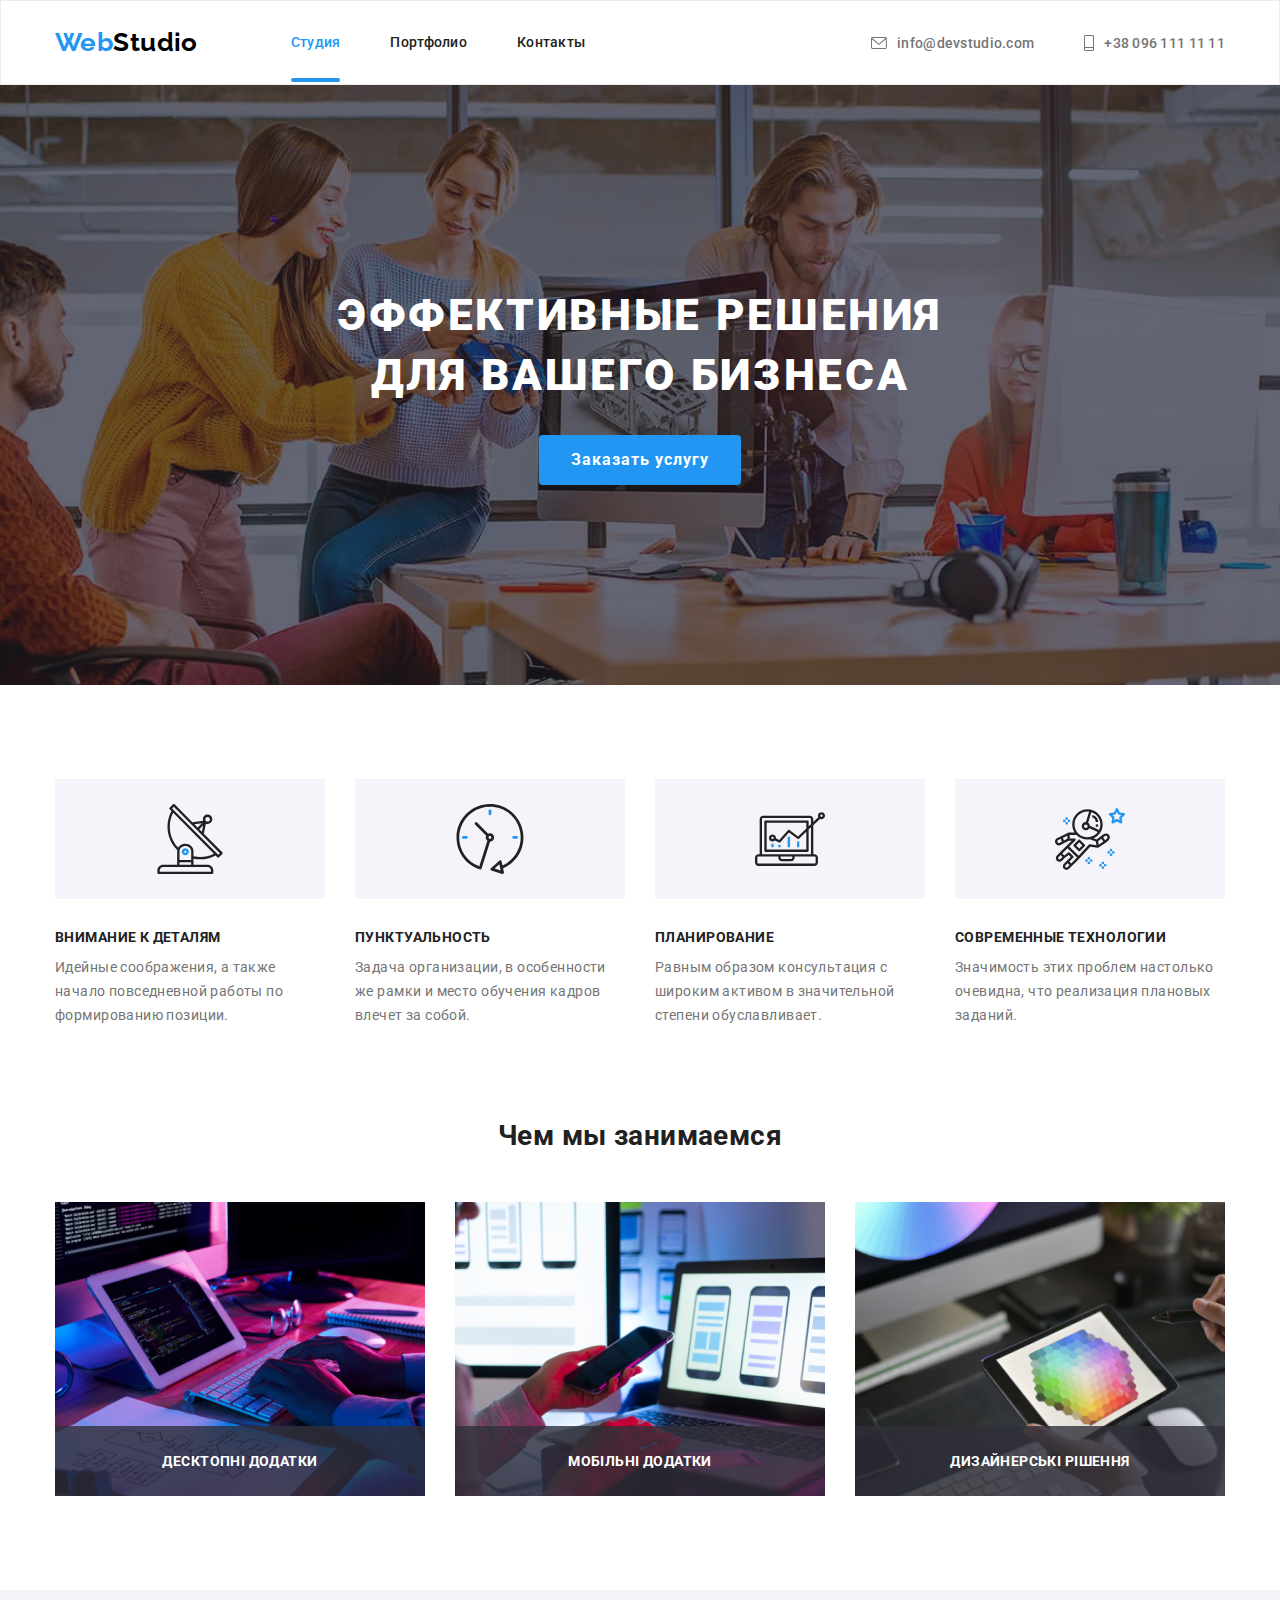
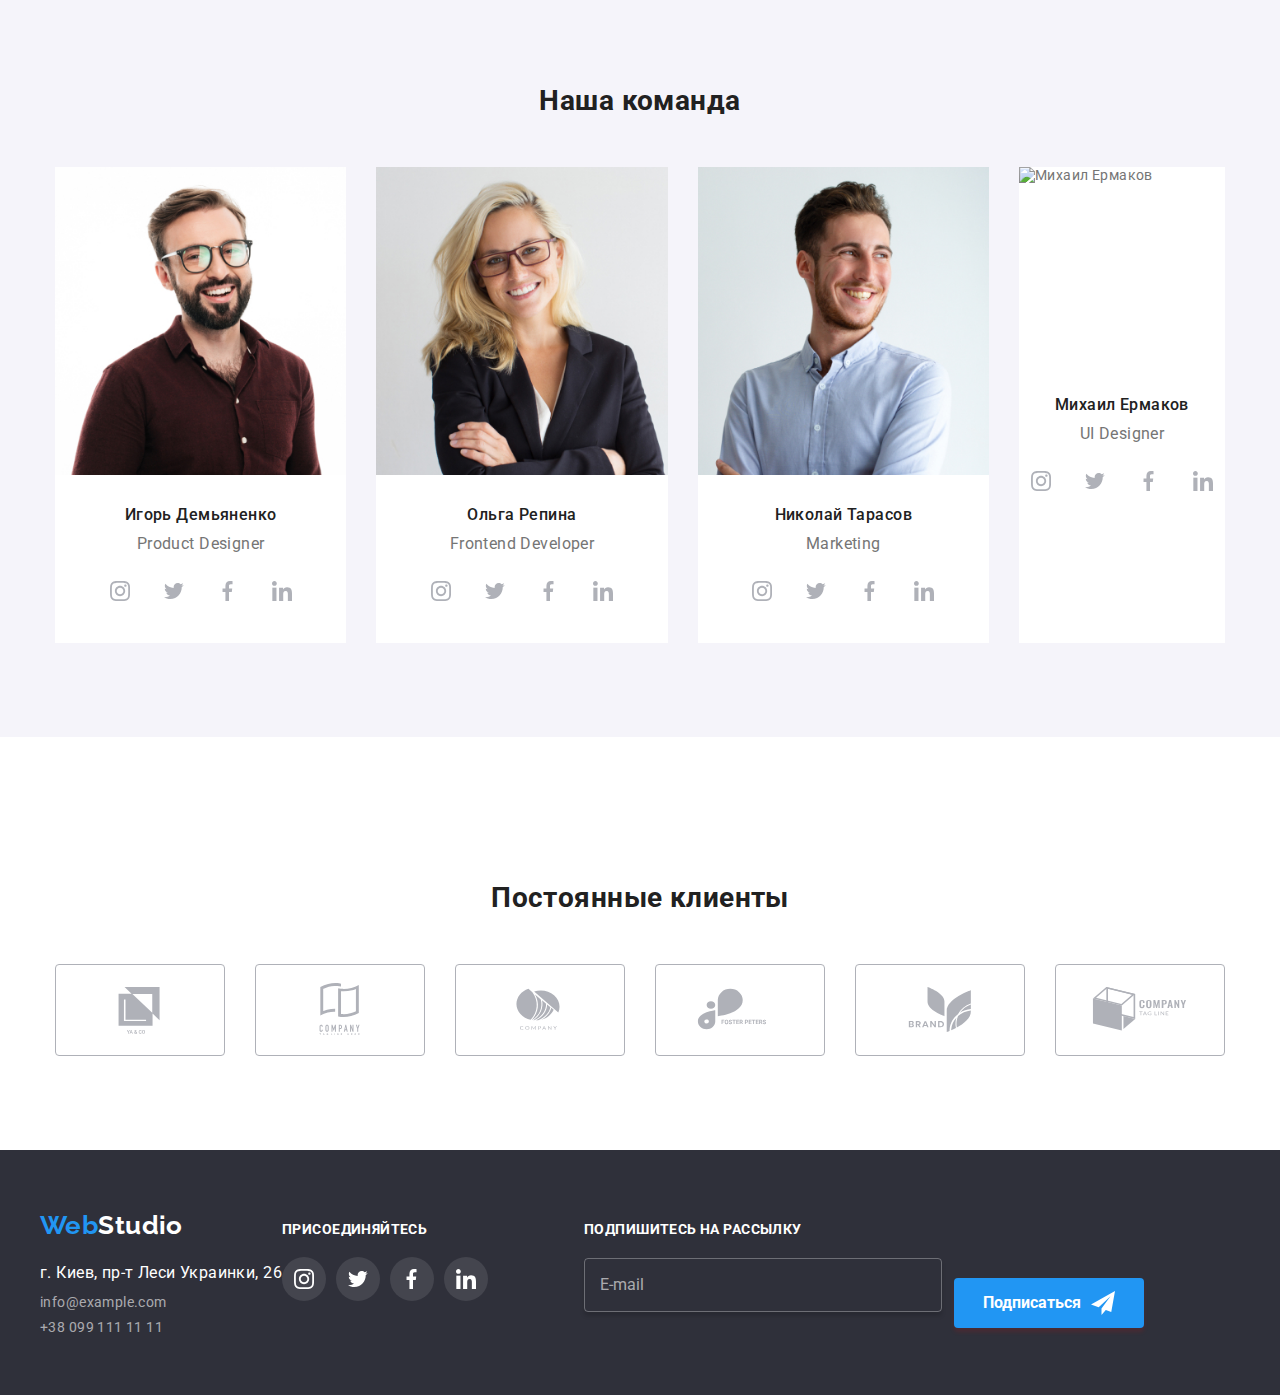
==== commit 87f399bc: "upd" ====
--- a/index.html
+++ b/index.html
@@ -451,21 +451,20 @@
 
                 <source
                   srcset="
-                    ./images/desctop/team4.jpg 1x,
-                    ./images/desctop/team4@2x.jpg 2x
+                    ./images/desctop/misha1.jpg 1x,
+                    ./images/desctop/misha@2x.jpg 2x
                   "
                   media="(min-width: 1200px)"
                 />
 
 
                 <img
-                src="./images/employees/михаил-ермаков.jpg"
+                src="./images/employees/misha.jpg"
                 alt="Михаил Ермаков"
                 width="270"
                 height="260"
               />
             </picture>
- 
               <h3 class="employees__name" >Михаил Ермаков</h3>
               <p class="employees__position" lang="en">UI Designer</p>
               <ul class="team-social__list">
--- a/css/main.min.css
+++ b/css/main.min.css
@@ -1 +1 @@
-:root{--background: #ffffff;--text-color: #757575;--active-color: #2196f3;--title-color: #212121;--text-primary-color: #ffffff;--black: #000;--hero-color: #2f303a;--icon-color: #afb1b8;--background-icon: #f5f4fa;--icon-bg-color: rgba(255, 255, 255, 0.1);--border-color: #eeeeee;--transition-dur-and-func: 250ms cubic-bezier(0.4, 0, 0.2, 1)}.visually-hidden{position:absolute;width:1px;height:1px;margin:-1px;border:0;padding:0;white-space:nowrap;clip-path:inset(100%);clip:rect(0 0 0 0);overflow:hidden}.team-social__link,.modal-close-btn{display:flex;align-items:center;justify-content:center}body{font-family:"Roboto",sans-serif;font-size:14px;letter-spacing:.03em;color:var(--text-color);background-color:var(--background)}h1,h2,h3,p{margin-top:0;margin-bottom:0}ul,ol{margin-top:0;margin-bottom:0;padding-left:0}img{display:block;width:100%;height:auto}button{cursor:pointer}.list{list-style:none}.link{text-decoration:none}.button__active.active{background-color:var(--active-color);color:var(--text-primary-color)}.modal-btn{display:inline-block;border:none;border-radius:4px;padding:10px 32px;min-width:200px;font-family:"Roboto";font-size:16px;font-weight:700;line-height:1.875;align-items:center;letter-spacing:.06em;color:var(--text-primary-color);background-color:var(--active-color);cursor:pointer;transition:background-color var(--transition-dur-and-func)}.modal-btn:hover,.modal-btn:focus{background-color:#188ce8}.button__active{display:inline-block;border:none;border-radius:4px;margin-top:0;margin-bottom:0;padding:6px 22px;font-family:inherit;font-size:16px;font-weight:500;line-height:1.625;text-align:center;letter-spacing:.03em;cursor:pointer;transition:background-color var(--transition-dur-and-func),box-shadow var(--transition-dur-and-func),color var(--transition-dur-and-func)}.button__active:not(:last-child){margin-left:8px}.button-submit:hover,.button-submit:focus{background-color:#0861ab}.form__subscribe .button-submit svg{margin-left:10px;fill:var(--text-primary-color)}.modal-close-btn{position:absolute;top:8px;right:8px;width:30px;height:30px;border-radius:50%;background-color:rgba(0,0,0,0);border:1px solid rgba(0,0,0,.1);padding:0;transition:border-color var(--transition-dur-and-func),fill var(--transition-dur-and-func)}.modal-close-btn:hover,.modal-close-btn:focus{border-color:var(--active-color)}.modal-close-btn:hover .modal-close-btn-icon,.modal-close-btn:focus .modal-close-btn-icon{fill:var(--active-color)}.modal-btn-form{align-self:center;display:inline-block;border:none;border-radius:4px;padding:10px 32px;min-width:200px;font-family:"Roboto";font-size:16px;font-weight:700;line-height:1.875;align-items:center;letter-spacing:.06em;color:var(--text-primary-color);background-color:var(--active-color);cursor:pointer;transition:background-color var(--transition-dur-and-func)}.modal-btn-form:hover,.modal-btn-form:focus{background-color:#1472c0}.button.current,.button:hover,.button:focus{color:var(--text-primary-color);background-color:var(--active-color);box-shadow:0px 3px 1px rgba(0,0,0,.1),0px 1px 2px rgba(0,0,0,.08),0px 2px 2px rgba(0,0,0,.12)}.modal-close-btn-icon{transition:fill var(--transition-dur-and-func)}.section__title{font-size:36px;font-weight:700;line-height:1.1666666667;text-align:center;color:var(--title-color)}.backdrop{position:fixed;top:0;left:0;width:100%;height:100%;background:rgba(0,0,0,.2);z-index:100;transition:opacity var(--transition-dur-and-func),visibility var(--transition-dur-and-func)}.backdrop.is-hidden{opacity:0;visibility:hidden;pointer-events:none}@media screen and (max-width: 767px){.modal{position:absolute;top:50%;left:50%;transform:translate(-50%, -50%);max-width:450px;width:calc(100% - 30px);background:var(--text-primary-color);padding:40px}.modal-form{display:flex;flex-direction:column}.modal-text{font-style:normal;font-size:20px;font-weight:700;line-height:1.15;text-align:center;color:var(--title-color);margin-bottom:12px}.modal-form__field{margin-bottom:10px}.modal-form__input-desc{display:block;font-style:normal;font-size:12px;font-weight:400;line-height:1.1666666667;letter-spacing:.01em;color:var(--text-color);margin-bottom:4px}.modal-form__input-wrapper{position:relative}.modal-form__input{display:block;width:100%;height:40px;border:1px solid rgba(33,33,33,.2);border-radius:4px;padding-left:42px;font-size:12px;font-weight:400;line-height:1.1666666667;letter-spacing:.01em;color:var(--black);transition:border-color var(--transition-dur-and-func),fill var(--transition-dur-and-func)}.modal-form__input:focus{outline:none;border-color:var(--active-color);transition:fill var(--transition-dur-and-func)}.modal-form__input:focus+.modal-form__input-icon{fill:var(--active-color)}.modal-form__input-icon{position:absolute;top:50%;left:12px;transform:translateY(-50%);transition:fill var(--transition-dur-and-func)}.modal-form__field-desc{margin-bottom:20px}.modal-form-check-desc{display:flex;align-items:center;justify-content:center;margin-bottom:30px;line-height:1.4;flex-wrap:wrap;letter-spacing:.03em;color:var(--text-color);transition:background-image 2s linear}.modal-form-check-desc::before{content:"";display:block;width:15px;height:15px;margin-right:7px;cursor:pointer;border:solid 2px var(--title-color);border-radius:2px;transition:background-color var(--transition-dur-and-func)}.modal-form-check-desc{font-size:12px;font-weight:400;line-height:1.1666666667;color:var(--text-color)}.modal-form-check:checked+.modal-form-check-desc::before{background-color:var(--active-color);border:rgba(0,0,0,0);background-image:url(../images/check.svg);background-size:13px 10px;background-position:center;background-repeat:no-repeat}.modal-form-check:focus+.modal-form-check-desc::before{outline:1px solid var(--active-color);border:none}.modal-form-check-desc-link{display:inline-block;color:var(--active-color);border-bottom:1px solid var(--active-color)}.modal-form-message{display:block;border:1px solid rgba(33,33,33,.2);border-radius:4px;resize:none;width:100%;height:120px;padding:12px 16px;transition:border-color var(--transition-dur-and-func)}.modal-form-message:focus{outline:none;border-color:var(--active-color)}.modal-form-message::placeholder{font-size:12px;font-weight:400;line-height:1.1666666667;letter-spacing:.01em;color:rgba(117,117,117,.5)}}@media screen and (min-width: 768px){.modal{position:absolute;top:50%;left:50%;transform:translate(-50%, -50%);width:calc(100% - 159px);max-width:450px;background:var(--text-primary-color);padding:40px}.modal-form{display:flex;flex-direction:column}.modal-text{font-style:normal;font-size:20px;font-weight:700;line-height:1.15;text-align:center;color:var(--title-color);margin-bottom:12px}.modal-form__field{margin-bottom:10px}.modal-form__input-desc{display:block;font-style:normal;font-size:12px;font-weight:400;line-height:1.1666666667;letter-spacing:.01em;color:var(--text-color);margin-bottom:4px}.modal-form__input-wrapper{position:relative}.modal-form__input{display:block;width:100%;height:40px;border:1px solid rgba(33,33,33,.2);border-radius:4px;padding-left:42px;font-size:12px;font-weight:400;line-height:1.1666666667;letter-spacing:.01em;color:var(--black);transition:border-color var(--transition-dur-and-func),fill var(--transition-dur-and-func)}.modal-form__input:focus{outline:none;border-color:var(--active-color);transition:fill var(--transition-dur-and-func)}.modal-form__input:focus+.modal-form__input-icon{fill:var(--active-color)}.modal-form__input-icon{position:absolute;top:50%;left:12px;transform:translateY(-50%);transition:fill var(--transition-dur-and-func)}.modal-form__field-desc{margin-bottom:20px}.modal-form-check-desc{display:flex;align-items:center;justify-content:center;margin-bottom:30px;line-height:1.4;flex-wrap:wrap;letter-spacing:.03em;color:var(--text-color);transition:background-image 2s linear}.modal-form-check-desc::before{content:"";display:block;width:15px;height:15px;margin-right:7px;cursor:pointer;border:solid 2px var(--title-color);border-radius:2px;transition:background-color var(--transition-dur-and-func)}.modal-form-check-desc{font-size:12px;font-weight:400;line-height:1.1666666667;color:var(--text-color)}.modal-form-check:checked+.modal-form-check-desc::before{background-color:var(--active-color);border:rgba(0,0,0,0);background-image:url(../images/check.svg);background-size:13px 10px;background-position:center;background-repeat:no-repeat}.modal-form-check:focus+.modal-form-check-desc::before{outline:1px solid var(--active-color);border:none}.modal-form-check-desc-link{display:inline-block;color:var(--active-color);border-bottom:1px solid var(--active-color)}.modal-form-message{display:block;border:1px solid rgba(33,33,33,.2);border-radius:4px;resize:none;width:100%;height:120px;padding:12px 16px;transition:border-color var(--transition-dur-and-func)}.modal-form-message:focus{outline:none;border-color:var(--active-color)}.modal-form-message::placeholder{font-size:12px;font-weight:400;line-height:1.1666666667;letter-spacing:.01em;color:rgba(117,117,117,.5)}}@media screen and (min-width: 1200px){.modal{position:absolute;top:50%;left:50%;transform:translate(-50%, -50%);max-width:528px;height:580px;width:calc(100% - 536px);background:var(--text-primary-color);padding:40px}.modal-form{display:flex;flex-direction:column}.modal-text{margin-bottom:12px;font-size:20px;font-weight:700;line-height:1.15;text-align:center;color:var(--title-color)}.modal-form__field{margin-bottom:10px}.modal-form__input-desc{display:block;font-style:normal;font-size:12px;font-weight:400;line-height:1.1666666667;letter-spacing:.01em;color:var(--text-color);margin-bottom:4px}.modal-form__input-wrapper{position:relative}.modal-form__input{display:block;width:100%;height:40px;border:1px solid rgba(33,33,33,.2);border-radius:4px;padding-left:42px;font-size:12px;font-weight:400;line-height:1.1666666667;letter-spacing:.01em;color:var(--black);transition:border-color var(--transition-dur-and-func),fill var(--transition-dur-and-func)}.modal-form__input:focus{outline:none;border-color:var(--active-color);transition:fill var(--transition-dur-and-func)}.modal-form__input:focus+.modal-form__input-icon{fill:var(--active-color)}.modal-form__input-icon{position:absolute;top:50%;left:12px;transform:translateY(-50%);transition:fill var(--transition-dur-and-func)}.modal-form__field-desc{margin-bottom:20px}.modal-form-check-desc{display:flex;align-items:center;justify-content:center;margin-bottom:30px;line-height:1.4;letter-spacing:.03em;color:var(--text-color);transition:background-image 2s linear}.modal-form-check-desc::before{content:"";display:block;width:15px;height:15px;margin-right:7px;cursor:pointer;border:solid 2px var(--title-color);border-radius:2px;transition:background-color var(--transition-dur-and-func)}.modal-form-check-desc{font-size:14px;font-weight:400;line-height:1.7142857143;color:var(--text-color)}.modal-form-check:checked+.modal-form-check-desc::before{background-color:var(--active-color);border:rgba(0,0,0,0);background-image:url(../images/check.svg);background-size:13px 10px;background-position:center;background-repeat:no-repeat}.modal-form-check:focus+.modal-form-check-desc::before{outline:1px solid var(--active-color);border:none}.modal-form-check-desc-link{display:inline-block;color:var(--active-color);border-bottom:1px solid var(--active-color)}.modal-form-message{display:block;border:1px solid rgba(33,33,33,.2);border-radius:4px;resize:none;width:100%;height:120px;padding:12px 16px;transition:border-color var(--transition-dur-and-func)}.modal-form-message:focus{outline:none;border-color:var(--active-color)}.modal-form-message::placeholder{font-size:12px;font-weight:400;line-height:1.1666666667;letter-spacing:.01em;color:rgba(117,117,117,.5)}}@media screen and (max-width: 767px){.projects__title{font-size:0;color:rgba(0,0,0,0)}.filter{display:flex;gap:8px;justify-content:flex-start;flex-wrap:wrap}}@media screen and (min-width: 768px){.projects__title{font-size:0;color:rgba(0,0,0,0)}.filter{list-style:none;display:flex;justify-content:center;margin-bottom:50px}.filter__item:not(:last-child){margin-right:8px}}@media screen and (min-width: 1200px){.projects__title{font-size:0;color:rgba(0,0,0,0)}.filter{list-style:none;display:flex;justify-content:center;margin-bottom:50px}.filter__item:not(:last-child){margin-right:8px}}.projects__title{font-size:0;color:rgba(0,0,0,0)}.filter{list-style:none;display:flex;margin-bottom:50px}.filter__item:not(:last-child){margin-right:8px}.section{padding:94px 0}.container{padding-left:15px;padding-right:15px}@media screen and (min-width: 480px){.container{max-width:480px;margin-left:auto;margin-right:auto}}@media screen and (min-width: 768px){.container{max-width:768px}}@media screen and (min-width: 1200px){.container{max-width:1200px}}.mobile-menu{position:fixed;width:100%;height:100%;top:0;left:0;z-index:1000;background-color:#fff;opacity:0;visibility:hidden;pointer-events:none;flex-direction:column;right:0;overflow:scroll;height:100vh;width:100vw;padding:48px 10px 48px 40px}.mobile-menu.is-open{opacity:1;visibility:visible;pointer-events:auto;transition:opacity var(--transition-dur-and-func),visibility var(--transition-dur-and-func)}.mobile-menu__close-btn{position:absolute;top:25px;right:21px;background-color:rgba(0,0,0,0);border:none;padding:0;line-height:0}@media screen and (max-width: 767px){.menu{display:none}.contact{display:none}.logo{font-family:"Raleway",sans-serif;font-size:26px;font-weight:700;line-height:1.1923076923;color:var(--black);margin-right:93px;padding-top:24px;padding-bottom:25px;display:block;padding-left:15px}.blue{color:var(--active-color)}.mobile-menu-open{background-color:rgba(0,0,0,0);border:none;padding:0;line-height:0}.page-header .contact-link{color:var(--text-color)}.page-header-container{display:flex;align-items:center}.page-nav{display:flex;align-items:center}.menu__item{font-size:40px;font-weight:500;line-height:1.175;letter-spacing:.02em;color:var(--title-color);padding-top:32px;padding-bottom:32px;transition:color var(--transition-dur-and-func)}.menu__item.current{position:relative;color:var(--active-color)}.menu__item.current,.menu__item:focus,.menu__item:hover,.menu__item .contact:focus,.menu__item .contact:hover{color:var(--active-color)}.menu__list:not(:last-child){margin-bottom:32px}.mail-link{display:flex;align-items:center;font-size:24px;font-weight:500;line-height:1.1666666667;letter-spacing:.02em;color:var(--text-color);fill:var(--icon-color);transition:color var(--transition-dur-and-func),fill var(--transition-dur-and-func)}.nav-contacts-icon{fill:currentColor;margin-right:10px}.phone-number{display:flex;align-items:center;font-size:34px;font-weight:500;line-height:1.1764705882;letter-spacing:.02em;color:var(--active-color);fill:var(--icon-color);transition:color var(--transition-dur-and-func),fill var(--transition-dur-and-func)}.phone-number:hover,.phone-number:focus,.footer__list-phone:hover,.footer__list-phone:focus{color:var(--active-color)}.menu-1{margin-bottom:302px}.contact-1{margin-bottom:64px}.menu__socials-text{display:flex}.socials-text__item{position:relative}.socials-text__item:not(:last-child){margin-right:20px}.socials-text__item:not(:last-child):after{content:"";position:absolute;right:-10px;top:0;display:block;height:100%;width:1px;background-color:rgba(33,33,33,.2)}.socials-text__link{font-size:18px;font-weight:500;line-height:1.2222222222;letter-spacing:.02em;color:var(--active-color)}}.page-header-container{display:flex;justify-content:space-between;align-items:center}@media screen and (min-width: 768px){.mobile-menu-open{display:none}.page-header .contact-link{color:var(--text-color)}.page-header-container{display:flex;align-items:center}.page-nav{display:flex;align-items:center}.logo{font-family:"Raleway",sans-serif;font-size:26px;font-weight:700;line-height:1.1923076923;color:var(--black);margin-right:88px;padding-top:26px;padding-bottom:26px;display:block}.menu__item{font-size:14px;font-weight:500;line-height:1.1428571429;letter-spacing:.02em;color:var(--title-color);padding-top:32px;padding-bottom:32px;transition:color var(--transition-dur-and-func)}.menu__item.current{position:relative;color:var(--active-color)}.menu__item.current,.menu__item:focus,.menu__item:hover,.menu__item .contact:focus,.menu__item .contact:hover{color:var(--active-color)}.menu__item.current::after{content:"";display:block;width:100%;height:4px;border-radius:2px;background:var(--active-color);position:absolute;display:block;left:0;bottom:0}.menu__list,.contact{list-style:none}.menu{display:flex;align-items:center;padding-top:32px;padding-bottom:32px;color:var(--primary-text-color)}.menu__list:not(:last-child){margin-right:50px}.blue{color:var(--active-color)}.mail-link{display:flex;align-items:center;margin-bottom:10px;font-size:14px;font-weight:500;line-height:1.1428571429;letter-spacing:.02em;color:var(--text-color);fill:var(--icon-color);transition:color var(--transition-dur-and-func),fill var(--transition-dur-and-func)}.nav-contacts-icon{fill:currentColor;margin-right:10px}.phone-number{display:flex;align-items:center;font-size:14px;font-weight:500;line-height:1.1428571429;letter-spacing:.02em;color:var(--text-color);fill:var(--icon-color);transition:color var(--transition-dur-and-func),fill var(--transition-dur-and-func)}.phone-number:hover,.phone-number:focus,.footer__list-phone:hover,.footer__list-phone:focus{color:var(--active-color)}.contact{align-items:center;margin-left:auto}.header{border:1px solid #ececec}}@media screen and (min-width: 1200px){.page-header .contact-link{color:var(--text-color)}.page-header-container{display:flex;align-items:center}.page-nav{display:flex;align-items:center}.logo{font-family:"Raleway",sans-serif;font-size:26px;font-weight:700;line-height:1.1923076923;color:var(--black);margin-right:93px;padding-top:26px;padding-bottom:26px;display:block}.menu__item{font-size:14px;font-weight:500;line-height:1.1428571429;letter-spacing:.02em;color:var(--title-color);padding-top:32px;padding-bottom:32px;transition:color var(--transition-dur-and-func)}.menu__item.current{position:relative;color:var(--active-color)}.menu__item.current,.menu__item:focus,.menu__item:hover,.menu__item .contact:focus,.menu__item .contact:hover{color:var(--active-color)}.menu__item.current::after{content:"";display:block;width:100%;height:4px;border-radius:2px;background:var(--active-color);position:absolute;display:block;left:0;bottom:0}.menu__list,.contact{list-style:none}.menu{display:flex;align-items:center;padding-top:32px;padding-bottom:32px;color:var(--primary-text-color)}.menu__list:not(:last-child){margin-right:50px}.blue{color:var(--active-color)}.mail-link{display:flex;align-items:center;padding-top:32px;padding-bottom:21px;font-size:14px;font-weight:500;line-height:1.1428571429;letter-spacing:.02em;color:var(--text-color);fill:var(--icon-color);transition:color var(--transition-dur-and-func),fill var(--transition-dur-and-func)}.nav-contacts-icon{fill:currentColor;margin-right:10px}.contact .item+.item{margin-left:50px}.phone-number{display:flex;align-items:center;padding-top:32px;padding-bottom:32px;font-size:14px;font-weight:500;line-height:1.1428571429;letter-spacing:.02em;color:var(--text-color);fill:var(--icon-color);transition:color var(--transition-dur-and-func),fill var(--transition-dur-and-func)}.phone-number:hover,.phone-number:focus,.footer__list-phone:hover,.footer__list-phone:focus{color:var(--active-color)}.contact{display:flex;align-items:center;margin-left:auto}.header{border:1px solid #ececec}}@media screen and (max-width: 767px){.hero{padding:120px 0;background-color:var(--hero-color);text-align:center;margin-right:auto;margin-left:auto;background-repeat:no-repeat;background-image:linear-gradient(to right, rgba(47, 48, 58, 0.4), rgba(47, 48, 58, 0.4)),url(../images/phone/backround.jpg);background-position:center;background-size:cover}}@media screen and (max-width: 767px)and (min-device-pixel-ratio: 2),screen and (max-width: 767px)and (-webkit-min-device-pixel-ratio: 2),screen and (max-width: 767px)and (min-resolution: 192dpi),screen and (max-width: 767px)and (min-resolution: 2dppx){.hero{background-image:linear-gradient(to right, rgba(47, 48, 58, 0.4), rgba(47, 48, 58, 0.4)),url(../images/phone/backround@2x.jpg)}}@media screen and (max-width: 767px){.hero__title{margin-top:0;margin-bottom:30px;margin-left:auto;margin-right:auto;font-size:26px;font-weight:900;line-height:1.6153846154;text-align:center;letter-spacing:.06em;text-transform:uppercase;color:var(--text-primary-color)}}@media screen and (min-width: 768px){.hero{padding:200px 0;background-color:var(--hero-color);text-align:center;max-width:1199px;margin-right:auto;margin-left:auto;background-repeat:no-repeat;background-image:linear-gradient(to right, rgba(47, 48, 58, 0.4), rgba(47, 48, 58, 0.4)),url(../images/tablet/backround.jpg);background-position:center;background-size:cover}}@media screen and (min-width: 768px)and (min-device-pixel-ratio: 2),screen and (min-width: 768px)and (-webkit-min-device-pixel-ratio: 2),screen and (min-width: 768px)and (min-resolution: 192dpi),screen and (min-width: 768px)and (min-resolution: 2dppx){.hero{background-image:linear-gradient(to right, rgba(47, 48, 58, 0.4), rgba(47, 48, 58, 0.4)),url(../images/tablet/backround@2x.jpg)}}@media screen and (min-width: 768px){.hero__title{margin-top:0;margin-bottom:30px;margin-left:auto;margin-right:auto;width:360px;font-size:26px;font-weight:900;line-height:1.6153846154;text-align:center;letter-spacing:.06em;text-transform:uppercase;color:var(--text-primary-color)}}@media screen and (min-width: 1200px){.hero{padding:200px 0;background-color:var(--hero-color);text-align:center;max-width:1600px;margin-right:auto;margin-left:auto;background-repeat:no-repeat;background-image:linear-gradient(to right, rgba(47, 48, 58, 0.4), rgba(47, 48, 58, 0.4)),url(../images/backround/backround.jpg);background-position:center;background-size:cover}}@media screen and (min-width: 1200px)and (min-device-pixel-ratio: 2),screen and (min-width: 1200px)and (-webkit-min-device-pixel-ratio: 2),screen and (min-width: 1200px)and (min-resolution: 192dpi),screen and (min-width: 1200px)and (min-resolution: 2dppx){.hero{background-image:linear-gradient(to right, rgba(47, 48, 58, 0.4), rgba(47, 48, 58, 0.4)),url(../images/backround/backround.jpg)}}@media screen and (min-width: 1200px){.hero__title{margin-top:0;margin-bottom:30px;margin-left:auto;margin-right:auto;width:696px;font-size:44px;font-weight:900;line-height:1.3636363636;text-align:center;letter-spacing:.06em;text-transform:uppercase;color:var(--text-primary-color)}}@media screen and (max-width: 767px){.about-list{flex-wrap:wrap;gap:30px}.about{font-size:14px;font-weight:700;line-height:1.1428571429;text-transform:uppercase;color:var(--title-color);margin-bottom:10px;text-align:center}.about__description{font-size:14px;font-weight:400;line-height:1.7142857143;flex-wrap:wrap;height:70px}.feature-icon{flex-wrap:wrap;display:flex;justify-content:center;align-items:center;height:120px;margin-bottom:30px;background-color:var(--background-icon)}.feature-icon__item{display:flex;flex-wrap:wrap;width:70px;height:70px}.about-list__item{width:100%}}@media screen and (min-width: 768px){.about-list{display:flex;flex-wrap:wrap;gap:30px}.about{font-size:14px;font-weight:700;line-height:1.1428571429;text-transform:uppercase;color:var(--title-color);margin-bottom:10px}.about__description{font-size:14px;font-weight:400;line-height:1.7142857143;flex-wrap:wrap;width:270px;height:70px}.feature-icon{flex-wrap:wrap;height:120px;display:flex;justify-content:center;align-items:center;margin-bottom:30px;background-color:var(--background-icon)}.feature-icon__item{display:flex;flex-wrap:wrap;width:70px;height:70px}.about-list__item{flex-basis:calc((100% - 30px)/2)}}@media screen and (min-width: 1200px){.about-list{display:flex;flex-wrap:wrap;gap:30px}.about{font-size:14px;font-weight:700;line-height:1.1428571429;text-transform:uppercase;color:var(--title-color);margin-bottom:10px}.about__description{font-size:14px;font-weight:400;line-height:1.7142857143;flex-wrap:wrap;width:270px;height:70px}.feature-icon{flex-wrap:wrap;display:flex;justify-content:center;align-items:center;height:120px;margin-bottom:30px;background-color:var(--background-icon)}.feature-icon__item{display:flex;flex-wrap:wrap;width:70px;height:70px}.about-list__item{flex-basis:calc((100% - 30px)/5)}}@media screen and (max-width: 767px){.about-img{display:none}}@media screen and (max-width: 1199px){.about-img{display:none}}.about-img{padding-top:0}.work-progress{margin-top:50px;display:flex;gap:30px}.work-progress__item{position:relative}.work-progress-text{position:absolute;bottom:0;left:0;width:100%;margin-bottom:0;padding:27px 0;text-align:center;color:var(--text-primary-color);font-size:14px;font-weight:700;line-height:1.1428571429;text-transform:uppercase;background-color:rgba(47,48,58,.8)}@media screen and (max-width: 767px){.team{background:#f5f4fa}.team-item{background-color:var(--text-primary-color)}.employees{margin-top:50px;display:flex;gap:30px;flex-wrap:wrap;width:100%}.employees__name{font-size:16px;font-weight:500;line-height:1.1875;text-align:center;color:var(--title-color);margin-bottom:10px;padding-top:30px}.employees__position{font-size:16px;font-weight:400;line-height:1.1875;text-align:center;margin-bottom:16px}.team-social__list{display:flex;gap:10px;justify-content:center;margin:0px;padding-bottom:30px}.team__social{display:flex;justify-content:center}.team-social__link{width:44px;height:44px;border-radius:50%;display:flex;align-items:center;justify-content:center;fill:var(--icon-color);transition:background-color var(--transition-dur-and-func),fill var(--transition-dur-and-func)}.team-social__link:hover,.team-social__link:focus{fill:var(--text-primary-color);background:var(--active-color)}.team-social__icon{width:20px;height:20px}.section__title{font-size:28px;font-weight:700;line-height:1.1785714286;text-align:center;color:var(--title-color)}}@media screen and (min-width: 768px){.team{background:#f5f4fa}.team-item{background-color:var(--text-primary-color)}.employees{margin-top:50px;display:flex;gap:30px;flex-wrap:wrap}.employees__name{font-size:16px;font-weight:500;line-height:1.1875;text-align:center;color:var(--title-color);margin-bottom:10px;padding-top:30px}.employees__position{font-size:16px;font-weight:400;line-height:1.1875;text-align:center;margin-bottom:16px}.team-social__list{display:flex;gap:10px;justify-content:center;margin:0px;padding-bottom:30px}.team__social{display:flex;justify-content:center}.team-social__link{width:44px;height:44px;border-radius:50%;display:flex;align-items:center;justify-content:center;fill:var(--icon-color);transition:background-color var(--transition-dur-and-func),fill var(--transition-dur-and-func)}.team-social__link:hover,.team-social__link:focus{fill:var(--text-primary-color);background:var(--active-color)}.team-social__icon{width:20px;height:20px}.section__title{font-size:28px;font-weight:700;line-height:1.1785714286;text-align:center;color:var(--title-color)}}@media screen and (min-width: 1200px){.team{background:#f5f4fa}.team-item{background-color:var(--text-primary-color)}.employees{margin-top:50px;display:flex;gap:30px;flex-wrap:nowrap}.employees__name{font-size:16px;font-weight:500;line-height:1.1875;text-align:center;color:var(--title-color);margin-bottom:10px;padding-top:30px}.employees__position{font-size:16px;font-weight:400;line-height:1.1875;text-align:center;margin-bottom:16px}.team-social__list{display:flex;gap:10px;justify-content:center;margin:0px;padding-bottom:30px}.team__social{display:flex;justify-content:center}.team-social__link{width:44px;height:44px;border-radius:50%;display:flex;align-items:center;justify-content:center;fill:var(--icon-color);transition:background-color var(--transition-dur-and-func),fill var(--transition-dur-and-func)}.team-social__link:hover,.team-social__link:focus{fill:var(--text-primary-color);background:var(--active-color)}.team-social__icon{width:20px;height:20px}}.team{background:#f5f4fa}.team-item{background-color:var(--text-primary-color)}.employees{margin-top:50px;display:flex;gap:30px}.employees__name{font-size:16px;font-weight:500;line-height:1.1875;text-align:center;color:var(--title-color);margin-bottom:10px;padding-top:30px}.employees__position{font-size:16px;font-weight:400;line-height:1.1875;text-align:center;margin-bottom:16px}.team-social__list{display:flex;gap:10px;justify-content:center;margin:0px;padding-bottom:30px}.team__social{display:flex;justify-content:center}.team-social__link{width:44px;height:44px;border-radius:50%;fill:var(--icon-color);transition:background-color var(--transition-dur-and-func),fill var(--transition-dur-and-func)}.team-social__link:hover,.team-social__link:focus{fill:var(--text-primary-color);background:var(--active-color)}.team-social__icon{width:20px;height:20px}@media screen and (max-width: 767px){.clients{display:flex;gap:30px;margin-top:50px;flex-wrap:wrap}.clients__item{width:calc((100% - 30px)/2)}.clients__link{display:flex;align-items:center;justify-content:center;width:100%;height:92px;border:1px solid var(--icon-color);border-radius:4px;fill:var(--icon-color);transition:fill var(--transition-dur-and-func),border var(--transition-dur-and-func)}.clients__link:hover,.clients__link:focus{fill:var(--active-color);border:1px solid var(--active-color)}}@media screen and (min-width: 768px){.clients{display:flex;justify-content:center;gap:30px;margin-top:50px;flex-wrap:wrap}.clients__link{display:flex;align-items:center;justify-content:center;flex-wrap:wrap;width:226px;height:92px;border:1px solid var(--icon-color);border-radius:4px;fill:var(--icon-color);transition:fill var(--transition-dur-and-func),border var(--transition-dur-and-func)}.clients__link:hover,.clients__link:focus{fill:var(--active-color);border:1px solid var(--active-color)}}@media screen and (min-width: 1200px){.clients{display:flex;justify-content:center;gap:30px;margin-top:50px}.clients__item{width:calc((100% - 150px)/6)}.clients__link{display:flex;align-items:center;justify-content:center;flex-wrap:wrap;width:170px;height:92px;border:1px solid var(--icon-color);border-radius:4px;fill:var(--icon-color);transition:fill var(--transition-dur-and-func),border var(--transition-dur-and-func)}.clients__link:hover,.clients__link:focus{fill:var(--active-color);border:1px solid var(--active-color)}}@media screen and (max-width: 767px){.footer{background-color:var(--hero-color);padding-top:60px;padding-bottom:60px;text-align:center}.footer__logo{font-family:"Raleway",sans-serif;font-size:26px;font-weight:700;line-height:1.1923076923;color:var(--text-primary-color);display:block;margin-bottom:20px}.address{font-style:normal}.address__contact{align-items:baseline;margin-bottom:60px}.footer__list :last-of-type{margin-bottom:0;padding-bottom:0}.footer__list:not(:last-child){margin-bottom:9px}.footer__list{padding-left:auto;padding-right:auto}.maps-go{font-size:14px;font-weight:400;line-height:1.7142857143;color:var(--text-primary-color)}.footer__list-mail,.footer__list-phone{color:rgba(255,255,255,.6);transition:color var(--transition-dur-and-func)}.mail-link:hover,.mail-link:focus,.footer__list-mail:hover,.footer__list-mail:focus{color:var(--active-color)}.footer__address-social{align-items:baseline;justify-content:space-between}}@media screen and (min-width: 768px){.footer{background-color:var(--hero-color);padding-top:60px;padding-bottom:60px;text-align:center}.maps-go{font-size:16px;font-weight:400;line-height:1.5;color:var(--text-primary-color)}.footer__list-mail,.footer__list-phone{color:rgba(255,255,255,.6);transition:color var(--transition-dur-and-func)}.mail-link:hover,.mail-link:focus,.footer__list-mail:hover,.footer__list-mail:focus{color:var(--active-color)}.footer__logo{font-family:"Raleway",sans-serif;font-size:26px;font-weight:700;line-height:1.1923076923;color:var(--text-primary-color);display:block;margin-bottom:20px}.address{font-style:normal}.address__contact{align-items:baseline;margin-bottom:60px}.footer__list :last-of-type{margin-bottom:0;padding-bottom:0}.footer__list:not(:last-child){margin-bottom:9px}.footer__address-social{display:flex;align-items:baseline;justify-content:space-between}}@media screen and (min-width: 1200px){.footer{background-color:var(--hero-color);padding-top:60px;padding-bottom:60px;text-align:left}.maps-go{font-size:16px;font-weight:400;line-height:1.5;color:var(--text-primary-color)}.footer__list-mail,.footer__list-phone{color:rgba(255,255,255,.6);transition:color var(--transition-dur-and-func)}.mail-link:hover,.mail-link:focus,.footer__list-mail:hover,.footer__list-mail:focus{color:var(--active-color)}.footer__logo{font-family:"Raleway",sans-serif;font-size:26px;font-weight:700;line-height:1.1923076923;color:var(--text-primary-color);display:block;margin-bottom:20px}.address{font-style:normal}.address__contact{margin-bottom:0}.footer__list :last-of-type{margin-bottom:0;padding-bottom:0}.footer__list:not(:last-child){margin-bottom:9px}.footer__address-social{display:flex;align-items:baseline;justify-content:space-between;padding-left:0;padding-right:0}}@media screen and (max-width: 767px){.social__title{margin-bottom:20px;font-size:14px;font-weight:700;line-height:1.1428571429;text-transform:uppercase;font-style:normal;color:var(--background)}.social__list{display:flex;align-items:center;justify-content:center;gap:10px;margin-bottom:60px}.social__list-item{display:flex;flex-wrap:wrap;width:44px;height:44px;border-radius:50%;background:var(--icon-bg-color)}.social__link{display:flex;align-items:center;justify-content:center;width:44px;height:44px;border-radius:50%;flex-wrap:wrap;fill:var(--text-primary-color);transition:background-color var(--transition-dur-and-func),fill var(--transition-dur-and-func)}.social__link:hover,.social__link:focus{background-color:var(--active-color)}.social__link-logo{width:20px;height:20px}}@media screen and (min-width: 768px){.social__title{margin-bottom:20px;font-size:14px;font-weight:700;line-height:1.1428571429;text-transform:uppercase;font-style:normal;color:var(--background)}.social__list{display:flex;align-items:center;justify-content:center;gap:10px}.social__list-item{display:flex;flex-wrap:wrap;width:44px;height:44px;border-radius:50%;background:var(--icon-bg-color)}.social__link{display:flex;align-items:center;justify-content:center;width:44px;height:44px;border-radius:50%;flex-wrap:wrap;fill:var(--text-primary-color);transition:background-color var(--transition-dur-and-func),fill var(--transition-dur-and-func)}.social__link:hover,.social__link:focus{background-color:var(--active-color)}.social__link-logo{width:20px;height:20px}.footer__address-social{flex-wrap:wrap;display:flex;justify-content:space-between}}@media screen and (min-width: 1200px){.social__title{margin-bottom:20px;font-size:14px;font-weight:700;line-height:1.1428571429;text-transform:uppercase;font-style:normal;color:var(--background)}.social__list{display:flex;align-items:center;justify-content:center;gap:10px}.social__list-item{display:flex;flex-wrap:wrap;width:44px;height:44px;border-radius:50%;background:var(--icon-bg-color)}.social__link{display:flex;align-items:center;justify-content:center;width:44px;height:44px;border-radius:50%;flex-wrap:wrap;fill:var(--text-primary-color);transition:background-color var(--transition-dur-and-func),fill var(--transition-dur-and-func)}.social__link:hover,.social__link:focus{background-color:var(--active-color)}.social__link-logo{width:20px;height:20px}}@media screen and (max-width: 767px){.form__subscribe .form__input{width:100%;padding:16px 15px;font-size:16px;font-weight:400;line-height:1.25;color:var(--background);background:rgba(0,0,0,0);outline:none;cursor:pointer;border:1px solid rgba(255,255,255,.3);box-shadow:0px 4px 4px rgba(0,0,0,.15);border-radius:4px;transition:border var(--transition-dur-and-func)}.form__subscribe .form__input:focus{outline:none;border:1px solid var(--active-color)}.form__subscribe .form__input::placeholder{color:rgba(255,255,255,.6)}.footer__title{margin-bottom:20px;font-weight:700;font-size:14px;line-height:1.14;text-transform:uppercase;color:var(--background)}.form__subscribe .offer{margin-bottom:20px;font-size:14px;font-weight:700;line-height:1.1428571429;text-transform:uppercase;color:var(--background)}.form__subscribe-fields{border:none;padding:0}.form__subscribe .button-submit{border:none;font-family:"Roboto";font-style:normal;font-size:16px;font-weight:700;line-height:1.875;margin-top:20px;background-color:var(--active-color);color:var(--text-primary-color);align-items:center;justify-content:center;padding:10px 29px;box-shadow:0px 4px 4px rgba(230,13,13,.15);border-radius:4px;transition:background-color var(--transition-dur-and-func)}}@media screen and (max-width: 1199px){.form__subscribe .form__input{width:100%;padding:16px 15px;font-size:16px;font-weight:400;line-height:1.25;color:var(--background);background:rgba(0,0,0,0);outline:none;padding-bottom:20px;cursor:pointer;border:1px solid rgba(255,255,255,.3);box-shadow:0px 4px 4px rgba(0,0,0,.15);border-radius:4px;transition:border var(--transition-dur-and-func)}.form__subscribe .form__input:focus{outline:none;border:1px solid var(--active-color)}.form__subscribe .form__input::placeholder{color:rgba(255,255,255,.6)}.footer__title{margin-bottom:20px;font-weight:700;font-size:14px;line-height:1.14;text-transform:uppercase;color:var(--background)}.form__subscribe .offer{margin-bottom:20px;font-size:14px;font-weight:700;line-height:1.1428571429;text-transform:uppercase;color:var(--background)}.form__subscribe-fields{border:none;padding:0}.form__subscribe .form__field{margin-right:12px}.form__subscribe .button-submit{border:none;font-family:"Roboto";font-style:normal;font-size:16px;font-weight:700;line-height:1.875;margin-top:20px;background-color:var(--active-color);color:var(--text-primary-color);align-items:center;justify-content:center;padding:10px 29px;box-shadow:0px 4px 4px rgba(230,13,13,.15);border-radius:4px;transition:background-color var(--transition-dur-and-func)}.footer-subscribe{min-width:450px;margin-right:auto;margin-left:auto}.form__input{padding-bottom:20px}}@media screen and (min-width: 1200px){.form__subscribe .form__input{min-width:358px;padding:16px 15px;font-size:16px;font-weight:400;line-height:1.25;color:var(--background);background:rgba(0,0,0,0);outline:none;cursor:pointer;border:1px solid rgba(255,255,255,.3);box-shadow:0px 4px 4px rgba(0,0,0,.15);border-radius:4px;transition:border var(--transition-dur-and-func)}.form__subscribe .form__input:focus{outline:none;border:1px solid var(--active-color)}.form__subscribe .form__input::placeholder{color:rgba(255,255,255,.6)}.footer__title{margin-bottom:20px;font-weight:700;font-size:14px;line-height:1.14;text-transform:uppercase;color:var(--background)}.form__subscribe .offer{margin-bottom:20px;font-size:14px;font-weight:700;line-height:1.1428571429;text-transform:uppercase;color:var(--background)}.form__subscribe-fields{display:flex;border:none;padding:0}.form__subscribe .form__field{margin-right:12px}.form__subscribe .button-submit{border:none;font-family:"Roboto";font-style:normal;font-size:16px;font-weight:700;line-height:1.875;background-color:var(--active-color);color:var(--text-primary-color);display:flex;align-items:center;justify-content:center;padding:10px 29px;box-shadow:0px 4px 4px rgba(230,13,13,.15);border-radius:4px;transition:background-color var(--transition-dur-and-func)}}@media screen and (max-width: 767px){.project{display:flex;flex-wrap:wrap;padding:0}.product:not(:last-child){padding-bottom:30px}.product__link{display:block;transition:box-shadow var(--transition-dur-and-func);background:#fff;border:1px solid #eee}.product__link:hover,.product__link:focus{display:block;box-shadow:0px 1px 1px rgba(0,0,0,.12),0px 4px 4px rgba(0,0,0,.06),1px 4px 6px rgba(0,0,0,.16)}.product__list-img{position:relative;overflow:hidden}.product__text{position:absolute;left:0;top:0;width:101%;height:101%;font-size:18px;font-weight:400;line-height:1.5555555556;color:var(--text-primary-color);background:rgba(33,150,243,.9);padding-top:63px;padding-bottom:63px;padding-left:24px;padding-right:24px;transform:translate(0, 100%);transition:transform var(--transition-dur-and-func)}.name{font-size:18px;font-weight:700;line-height:2;letter-spacing:.06em;color:var(--title-color);padding-top:20px;padding-right:24px;padding-left:24px;margin-bottom:4px}.product__technology{font-size:16px;font-weight:400;line-height:1.875;margin:0;padding-top:0;padding-left:24px;padding-bottom:20px;padding-right:24px;color:var(--text-color)}}@media screen and (min-width: 768px){.project{display:flex;flex-wrap:wrap;gap:30px;padding:0}.product{background-color:var(--text-primary-color);border:1px solid var(--border-color);width:calc((100% - 60px)/2);margin-bottom:30px}.product:hover .product__text,.product:focus .product__text{transform:translate(0, 0)}.product__link{display:block;transition:box-shadow var(--transition-dur-and-func)}.product__link:hover,.product__link:focus{display:block;box-shadow:0px 1px 1px rgba(0,0,0,.12),0px 4px 4px rgba(0,0,0,.06),1px 4px 6px rgba(0,0,0,.16)}.product__list-img{position:relative;overflow:hidden}.product__text{position:absolute;left:0;top:0;width:101%;height:101%;font-size:18px;font-weight:400;line-height:1.5555555556;color:var(--text-primary-color);background:rgba(33,150,243,.9);padding-top:63px;padding-bottom:63px;padding-left:24px;padding-right:24px;transform:translate(0, 100%);transition:transform var(--transition-dur-and-func)}.name{font-size:18px;font-weight:700;line-height:2;letter-spacing:.06em;color:var(--title-color);padding-top:20px;padding-right:24px;padding-left:24px;margin-bottom:4px}.product__technology{font-size:16px;font-weight:400;line-height:1.875;margin:0;padding-top:0;padding-left:24px;padding-bottom:20px;padding-right:24px;color:var(--text-color)}.product__link{display:block;transition:box-shadow var(--transition-dur-and-func)}.product__link:hover,.product__link:focus{display:block;box-shadow:0px 1px 1px rgba(0,0,0,.12),0px 4px 4px rgba(0,0,0,.06),1px 4px 6px rgba(0,0,0,.16)}}@media screen and (min-width: 1200px){.project{display:flex;flex-wrap:wrap;gap:30px;padding:0}.product{background-color:var(--text-primary-color);border:1px solid var(--border-color);width:calc((100% - 60px)/3);margin-bottom:30px}.product:hover .product__text,.product:focus .product__text{transform:translate(0, 0)}.product__link{display:block;transition:box-shadow var(--transition-dur-and-func)}.product__link:hover,.product__link:focus{display:block;box-shadow:0px 1px 1px rgba(0,0,0,.12),0px 4px 4px rgba(0,0,0,.06),1px 4px 6px rgba(0,0,0,.16)}.product__list-img{position:relative;overflow:hidden}.product__text{position:absolute;left:0;top:0;width:101%;height:101%;font-size:18px;font-weight:400;line-height:1.5555555556;color:var(--text-primary-color);background:rgba(33,150,243,.9);padding-top:63px;padding-bottom:63px;padding-left:24px;padding-right:24px;transform:translate(0, 100%);transition:transform var(--transition-dur-and-func)}.name{font-size:18px;font-weight:700;line-height:2;letter-spacing:.06em;color:var(--title-color);padding-top:20px;padding-right:24px;padding-left:24px;margin-bottom:4px}.product__technology{font-size:16px;font-weight:400;line-height:1.875;margin:0;padding-top:0;padding-left:24px;padding-bottom:20px;padding-right:24px;color:var(--text-color)}}/*# sourceMappingURL=main.min.css.map */+:root{--background: #ffffff;--text-color: #757575;--active-color: #2196f3;--title-color: #212121;--text-primary-color: #ffffff;--black: #000;--hero-color: #2f303a;--icon-color: #afb1b8;--background-icon: #f5f4fa;--icon-bg-color: rgba(255, 255, 255, 0.1);--border-color: #eeeeee;--transition-dur-and-func: 250ms cubic-bezier(0.4, 0, 0.2, 1)}.visually-hidden{position:absolute;width:1px;height:1px;margin:-1px;border:0;padding:0;white-space:nowrap;clip-path:inset(100%);clip:rect(0 0 0 0);overflow:hidden}.modal-close-btn{display:flex;align-items:center;justify-content:center}body{font-family:"Roboto",sans-serif;font-size:14px;letter-spacing:.03em;color:var(--text-color);background-color:var(--background)}h1,h2,h3,p{margin-top:0;margin-bottom:0}ul,ol{margin-top:0;margin-bottom:0;padding-left:0}img{display:block;width:100%;height:auto}button{cursor:pointer}.list{list-style:none}.link{text-decoration:none}.button__active.active{background-color:var(--active-color);color:var(--text-primary-color)}.modal-btn{display:inline-block;border:none;border-radius:4px;padding:10px 32px;min-width:200px;font-family:"Roboto";font-size:16px;font-weight:700;line-height:1.875;align-items:center;letter-spacing:.06em;color:var(--text-primary-color);background-color:var(--active-color);cursor:pointer;transition:background-color var(--transition-dur-and-func)}.modal-btn:hover,.modal-btn:focus{background-color:#188ce8}.button__active{display:inline-block;border:none;border-radius:4px;margin-top:0;margin-bottom:0;padding:6px 22px;font-family:inherit;font-size:16px;font-weight:500;line-height:1.625;text-align:center;letter-spacing:.03em;cursor:pointer;transition:background-color var(--transition-dur-and-func),box-shadow var(--transition-dur-and-func),color var(--transition-dur-and-func)}.button__active:not(:last-child){margin-left:8px}.button-submit:hover,.button-submit:focus{background-color:#0861ab}.form__subscribe .button-submit svg{margin-left:10px;fill:var(--text-primary-color)}.modal-close-btn{position:absolute;top:8px;right:8px;width:30px;height:30px;border-radius:50%;background-color:rgba(0,0,0,0);border:1px solid rgba(0,0,0,.1);padding:0;transition:border-color var(--transition-dur-and-func),fill var(--transition-dur-and-func)}.modal-close-btn:hover,.modal-close-btn:focus{border-color:var(--active-color)}.modal-close-btn:hover .modal-close-btn-icon,.modal-close-btn:focus .modal-close-btn-icon{fill:var(--active-color)}.modal-btn-form{align-self:center;display:inline-block;border:none;border-radius:4px;padding:10px 32px;min-width:200px;font-family:"Roboto";font-size:16px;font-weight:700;line-height:1.875;align-items:center;letter-spacing:.06em;color:var(--text-primary-color);background-color:var(--active-color);cursor:pointer;transition:background-color var(--transition-dur-and-func)}.modal-btn-form:hover,.modal-btn-form:focus{background-color:#1472c0}.button.current,.button:hover,.button:focus{color:var(--text-primary-color);background-color:var(--active-color);box-shadow:0px 3px 1px rgba(0,0,0,.1),0px 1px 2px rgba(0,0,0,.08),0px 2px 2px rgba(0,0,0,.12)}.modal-close-btn-icon{transition:fill var(--transition-dur-and-func)}.section__title{font-size:36px;font-weight:700;line-height:1.1666666667;text-align:center;color:var(--title-color)}.backdrop{position:fixed;top:0;left:0;width:100%;height:100%;background:rgba(0,0,0,.2);z-index:100;transition:opacity var(--transition-dur-and-func),visibility var(--transition-dur-and-func)}.backdrop.is-hidden{opacity:0;visibility:hidden;pointer-events:none}@media screen and (max-width: 767px){.modal{position:absolute;top:50%;left:50%;transform:translate(-50%, -50%);max-width:450px;width:calc(100% - 30px);background:var(--text-primary-color);padding:40px}.modal-form{display:flex;flex-direction:column}.modal-text{font-style:normal;font-size:20px;font-weight:700;line-height:1.15;text-align:center;color:var(--title-color);margin-bottom:12px}.modal-form__field{margin-bottom:10px}.modal-form__input-desc{display:block;font-style:normal;font-size:12px;font-weight:400;line-height:1.1666666667;letter-spacing:.01em;color:var(--text-color);margin-bottom:4px}.modal-form__input-wrapper{position:relative}.modal-form__input{display:block;width:100%;height:40px;border:1px solid rgba(33,33,33,.2);border-radius:4px;padding-left:42px;font-size:12px;font-weight:400;line-height:1.1666666667;letter-spacing:.01em;color:var(--black);transition:border-color var(--transition-dur-and-func),fill var(--transition-dur-and-func)}.modal-form__input:focus{outline:none;border-color:var(--active-color);transition:fill var(--transition-dur-and-func)}.modal-form__input:focus+.modal-form__input-icon{fill:var(--active-color)}.modal-form__input-icon{position:absolute;top:50%;left:12px;transform:translateY(-50%);transition:fill var(--transition-dur-and-func)}.modal-form__field-desc{margin-bottom:20px}.modal-form-check-desc{display:flex;align-items:center;justify-content:center;margin-bottom:30px;line-height:1.4;flex-wrap:wrap;letter-spacing:.03em;color:var(--text-color);transition:background-image 2s linear}.modal-form-check-desc::before{content:"";display:block;width:15px;height:15px;margin-right:7px;cursor:pointer;border:solid 2px var(--title-color);border-radius:2px;transition:background-color var(--transition-dur-and-func)}.modal-form-check-desc{font-size:12px;font-weight:400;line-height:1.1666666667;color:var(--text-color)}.modal-form-check:checked+.modal-form-check-desc::before{background-color:var(--active-color);border:rgba(0,0,0,0);background-image:url(../images/check.svg);background-size:13px 10px;background-position:center;background-repeat:no-repeat}.modal-form-check:focus+.modal-form-check-desc::before{outline:1px solid var(--active-color);border:none}.modal-form-check-desc-link{display:inline-block;color:var(--active-color);border-bottom:1px solid var(--active-color)}.modal-form-message{display:block;border:1px solid rgba(33,33,33,.2);border-radius:4px;resize:none;width:100%;height:120px;padding:12px 16px;transition:border-color var(--transition-dur-and-func)}.modal-form-message:focus{outline:none;border-color:var(--active-color)}.modal-form-message::placeholder{font-size:12px;font-weight:400;line-height:1.1666666667;letter-spacing:.01em;color:rgba(117,117,117,.5)}}@media screen and (min-width: 768px){.modal{position:absolute;top:50%;left:50%;transform:translate(-50%, -50%);width:calc(100% - 159px);max-width:450px;background:var(--text-primary-color);padding:40px}.modal-form{display:flex;flex-direction:column}.modal-text{font-style:normal;font-size:20px;font-weight:700;line-height:1.15;text-align:center;color:var(--title-color);margin-bottom:12px}.modal-form__field{margin-bottom:10px}.modal-form__input-desc{display:block;font-style:normal;font-size:12px;font-weight:400;line-height:1.1666666667;letter-spacing:.01em;color:var(--text-color);margin-bottom:4px}.modal-form__input-wrapper{position:relative}.modal-form__input{display:block;width:100%;height:40px;border:1px solid rgba(33,33,33,.2);border-radius:4px;padding-left:42px;font-size:12px;font-weight:400;line-height:1.1666666667;letter-spacing:.01em;color:var(--black);transition:border-color var(--transition-dur-and-func),fill var(--transition-dur-and-func)}.modal-form__input:focus{outline:none;border-color:var(--active-color);transition:fill var(--transition-dur-and-func)}.modal-form__input:focus+.modal-form__input-icon{fill:var(--active-color)}.modal-form__input-icon{position:absolute;top:50%;left:12px;transform:translateY(-50%);transition:fill var(--transition-dur-and-func)}.modal-form__field-desc{margin-bottom:20px}.modal-form-check-desc{display:flex;align-items:center;justify-content:center;margin-bottom:30px;line-height:1.4;flex-wrap:wrap;letter-spacing:.03em;color:var(--text-color);transition:background-image 2s linear}.modal-form-check-desc::before{content:"";display:block;width:15px;height:15px;margin-right:7px;cursor:pointer;border:solid 2px var(--title-color);border-radius:2px;transition:background-color var(--transition-dur-and-func)}.modal-form-check-desc{font-size:12px;font-weight:400;line-height:1.1666666667;color:var(--text-color)}.modal-form-check:checked+.modal-form-check-desc::before{background-color:var(--active-color);border:rgba(0,0,0,0);background-image:url(../images/check.svg);background-size:13px 10px;background-position:center;background-repeat:no-repeat}.modal-form-check:focus+.modal-form-check-desc::before{outline:1px solid var(--active-color);border:none}.modal-form-check-desc-link{display:inline-block;color:var(--active-color);border-bottom:1px solid var(--active-color)}.modal-form-message{display:block;border:1px solid rgba(33,33,33,.2);border-radius:4px;resize:none;width:100%;height:120px;padding:12px 16px;transition:border-color var(--transition-dur-and-func)}.modal-form-message:focus{outline:none;border-color:var(--active-color)}.modal-form-message::placeholder{font-size:12px;font-weight:400;line-height:1.1666666667;letter-spacing:.01em;color:rgba(117,117,117,.5)}}@media screen and (min-width: 1200px){.modal{position:absolute;top:50%;left:50%;transform:translate(-50%, -50%);max-width:528px;height:580px;width:calc(100% - 536px);background:var(--text-primary-color);padding:40px}.modal-form{display:flex;flex-direction:column}.modal-text{margin-bottom:12px;font-size:20px;font-weight:700;line-height:1.15;text-align:center;color:var(--title-color)}.modal-form__field{margin-bottom:10px}.modal-form__input-desc{display:block;font-style:normal;font-size:12px;font-weight:400;line-height:1.1666666667;letter-spacing:.01em;color:var(--text-color);margin-bottom:4px}.modal-form__input-wrapper{position:relative}.modal-form__input{display:block;width:100%;height:40px;border:1px solid rgba(33,33,33,.2);border-radius:4px;padding-left:42px;font-size:12px;font-weight:400;line-height:1.1666666667;letter-spacing:.01em;color:var(--black);transition:border-color var(--transition-dur-and-func),fill var(--transition-dur-and-func)}.modal-form__input:focus{outline:none;border-color:var(--active-color);transition:fill var(--transition-dur-and-func)}.modal-form__input:focus+.modal-form__input-icon{fill:var(--active-color)}.modal-form__input-icon{position:absolute;top:50%;left:12px;transform:translateY(-50%);transition:fill var(--transition-dur-and-func)}.modal-form__field-desc{margin-bottom:20px}.modal-form-check-desc{display:flex;align-items:center;justify-content:center;margin-bottom:30px;line-height:1.4;letter-spacing:.03em;color:var(--text-color);transition:background-image 2s linear}.modal-form-check-desc::before{content:"";display:block;width:15px;height:15px;margin-right:7px;cursor:pointer;border:solid 2px var(--title-color);border-radius:2px;transition:background-color var(--transition-dur-and-func)}.modal-form-check-desc{font-size:14px;font-weight:400;line-height:1.7142857143;color:var(--text-color)}.modal-form-check:checked+.modal-form-check-desc::before{background-color:var(--active-color);border:rgba(0,0,0,0);background-image:url(../images/check.svg);background-size:13px 10px;background-position:center;background-repeat:no-repeat}.modal-form-check:focus+.modal-form-check-desc::before{outline:1px solid var(--active-color);border:none}.modal-form-check-desc-link{display:inline-block;color:var(--active-color);border-bottom:1px solid var(--active-color)}.modal-form-message{display:block;border:1px solid rgba(33,33,33,.2);border-radius:4px;resize:none;width:100%;height:120px;padding:12px 16px;transition:border-color var(--transition-dur-and-func)}.modal-form-message:focus{outline:none;border-color:var(--active-color)}.modal-form-message::placeholder{font-size:12px;font-weight:400;line-height:1.1666666667;letter-spacing:.01em;color:rgba(117,117,117,.5)}}@media screen and (max-width: 767px){.projects__title{font-size:0;color:rgba(0,0,0,0)}.filter{display:flex;gap:8px;justify-content:flex-start;flex-wrap:wrap}}@media screen and (min-width: 768px){.projects__title{font-size:0;color:rgba(0,0,0,0)}.filter{list-style:none;display:flex;justify-content:center;margin-bottom:50px}.filter__item:not(:last-child){margin-right:8px}}@media screen and (min-width: 1200px){.projects__title{font-size:0;color:rgba(0,0,0,0)}.filter{list-style:none;display:flex;justify-content:center;margin-bottom:50px}.filter__item:not(:last-child){margin-right:8px}}.projects__title{font-size:0;color:rgba(0,0,0,0)}.filter{list-style:none;display:flex;margin-bottom:50px}.filter__item:not(:last-child){margin-right:8px}.section{padding:94px 0}.container{padding-left:15px;padding-right:15px}@media screen and (min-width: 480px){.container{max-width:480px;margin-left:auto;margin-right:auto}}@media screen and (min-width: 768px){.container{max-width:768px}}@media screen and (min-width: 1200px){.container{max-width:1200px}}.mobile-menu{position:fixed;width:100%;height:100%;top:0;left:0;z-index:1000;background-color:#fff;opacity:0;visibility:hidden;pointer-events:none;flex-direction:column;right:0;overflow:scroll;height:100vh;width:100vw;padding:48px 10px 48px 40px}.mobile-menu.is-open{opacity:1;visibility:visible;pointer-events:auto;transition:opacity var(--transition-dur-and-func),visibility var(--transition-dur-and-func)}.mobile-menu__close-btn{position:absolute;top:25px;right:21px;background-color:rgba(0,0,0,0);border:none;padding:0;line-height:0}@media screen and (max-width: 767px){.menu{display:none}.contact{display:none}.logo{font-family:"Raleway",sans-serif;font-size:26px;font-weight:700;line-height:1.1923076923;color:var(--black);margin-right:93px;padding-top:24px;padding-bottom:25px;display:block;padding-left:15px}.blue{color:var(--active-color)}.mobile-menu-open{background-color:rgba(0,0,0,0);border:none;padding:0;line-height:0}.page-header .contact-link{color:var(--text-color)}.page-header-container{display:flex;align-items:center}.page-nav{display:flex;align-items:center}.menu__item{font-size:40px;font-weight:500;line-height:1.175;letter-spacing:.02em;color:var(--title-color);padding-top:32px;padding-bottom:32px;transition:color var(--transition-dur-and-func)}.menu__item.current{position:relative;color:var(--active-color)}.menu__item.current,.menu__item:focus,.menu__item:hover,.menu__item .contact:focus,.menu__item .contact:hover{color:var(--active-color)}.menu__list:not(:last-child){margin-bottom:32px}.mail-link{display:flex;align-items:center;font-size:24px;font-weight:500;line-height:1.1666666667;letter-spacing:.02em;color:var(--text-color);fill:var(--icon-color);transition:color var(--transition-dur-and-func),fill var(--transition-dur-and-func)}.nav-contacts-icon{fill:currentColor;margin-right:10px}.phone-number{display:flex;align-items:center;font-size:34px;font-weight:500;line-height:1.1764705882;letter-spacing:.02em;color:var(--active-color);fill:var(--icon-color);transition:color var(--transition-dur-and-func),fill var(--transition-dur-and-func)}.phone-number:hover,.phone-number:focus,.footer__list-phone:hover,.footer__list-phone:focus{color:var(--active-color)}.menu-1{margin-bottom:302px}.contact-1{margin-bottom:64px}.menu__socials-text{display:flex;flex-wrap:wrap}.socials-text__item{position:relative}.socials-text__item:not(:last-child){margin-right:20px}.socials-text__item:not(:last-child):after{content:"";position:absolute;right:-10px;top:0;display:block;height:100%;width:1px;background-color:rgba(33,33,33,.2)}.socials-text__link{font-size:18px;font-weight:500;line-height:1.2222222222;letter-spacing:.02em;color:var(--active-color)}.header{border:1px solid #ececec}}.page-header-container{display:flex;justify-content:space-between;align-items:center}@media screen and (min-width: 768px){.mobile-menu-open{display:none}.page-header .contact-link{color:var(--text-color)}.page-header-container{display:flex;align-items:center}.page-nav{display:flex;align-items:center}.logo{font-family:"Raleway",sans-serif;font-size:26px;font-weight:700;line-height:1.1923076923;color:var(--black);margin-right:88px;padding-top:26px;padding-bottom:26px;display:block}.menu__item{font-size:14px;font-weight:500;line-height:1.1428571429;letter-spacing:.02em;color:var(--title-color);padding-top:32px;padding-bottom:32px;transition:color var(--transition-dur-and-func)}.menu__item.current{position:relative;color:var(--active-color)}.menu__item.current,.menu__item:focus,.menu__item:hover,.menu__item .contact:focus,.menu__item .contact:hover{color:var(--active-color)}.menu__item.current::after{content:"";display:block;width:100%;height:4px;border-radius:2px;background:var(--active-color);position:absolute;display:block;left:0;bottom:0}.menu__list,.contact{list-style:none}.menu{display:flex;align-items:center;padding-top:32px;padding-bottom:32px;color:var(--primary-text-color)}.menu__list:not(:last-child){margin-right:50px}.blue{color:var(--active-color)}.mail-link{display:flex;align-items:center;margin-bottom:10px;font-size:14px;font-weight:500;line-height:1.1428571429;letter-spacing:.02em;color:var(--text-color);fill:var(--icon-color);transition:color var(--transition-dur-and-func),fill var(--transition-dur-and-func)}.nav-contacts-icon{fill:currentColor;margin-right:10px}.phone-number{display:flex;align-items:center;font-size:14px;font-weight:500;line-height:1.1428571429;letter-spacing:.02em;color:var(--text-color);fill:var(--icon-color);transition:color var(--transition-dur-and-func),fill var(--transition-dur-and-func)}.phone-number:hover,.phone-number:focus,.footer__list-phone:hover,.footer__list-phone:focus{color:var(--active-color)}.contact{align-items:center;margin-left:auto}.header{border:1px solid #ececec}}@media screen and (min-width: 1200px){.page-header .contact-link{color:var(--text-color)}.page-header-container{display:flex;align-items:center}.page-nav{display:flex;align-items:center}.logo{font-family:"Raleway",sans-serif;font-size:26px;font-weight:700;line-height:1.1923076923;color:var(--black);margin-right:93px;padding-top:26px;padding-bottom:26px;display:block}.menu__item{font-size:14px;font-weight:500;line-height:1.1428571429;letter-spacing:.02em;color:var(--title-color);padding-top:32px;padding-bottom:32px;transition:color var(--transition-dur-and-func)}.menu__item.current{position:relative;color:var(--active-color)}.menu__item.current,.menu__item:focus,.menu__item:hover,.menu__item .contact:focus,.menu__item .contact:hover{color:var(--active-color)}.menu__item.current::after{content:"";display:block;width:100%;height:4px;border-radius:2px;background:var(--active-color);position:absolute;display:block;left:0;bottom:0}.menu__list,.contact{list-style:none}.menu{display:flex;align-items:center;padding-top:32px;padding-bottom:32px;color:var(--primary-text-color)}.menu__list:not(:last-child){margin-right:50px}.blue{color:var(--active-color)}.mail-link{display:flex;align-items:center;padding-top:32px;padding-bottom:21px;font-size:14px;font-weight:500;line-height:1.1428571429;letter-spacing:.02em;color:var(--text-color);fill:var(--icon-color);transition:color var(--transition-dur-and-func),fill var(--transition-dur-and-func)}.nav-contacts-icon{fill:currentColor;margin-right:10px}.contact .item+.item{margin-left:50px}.phone-number{display:flex;align-items:center;padding-top:32px;padding-bottom:32px;font-size:14px;font-weight:500;line-height:1.1428571429;letter-spacing:.02em;color:var(--text-color);fill:var(--icon-color);transition:color var(--transition-dur-and-func),fill var(--transition-dur-and-func)}.phone-number:hover,.phone-number:focus,.footer__list-phone:hover,.footer__list-phone:focus{color:var(--active-color)}.contact{display:flex;align-items:center;margin-left:auto}.header{border:1px solid #ececec}}@media screen and (max-width: 767px){.hero{padding:120px 0;background-color:var(--hero-color);text-align:center;margin-right:auto;margin-left:auto;background-repeat:no-repeat;background-image:linear-gradient(to right, rgba(47, 48, 58, 0.4), rgba(47, 48, 58, 0.4)),url(../images/phone/backround.jpg);background-position:center;background-size:cover}}@media screen and (max-width: 767px)and (min-device-pixel-ratio: 2),screen and (max-width: 767px)and (-webkit-min-device-pixel-ratio: 2),screen and (max-width: 767px)and (min-resolution: 192dpi),screen and (max-width: 767px)and (min-resolution: 2dppx){.hero{background-image:linear-gradient(to right, rgba(47, 48, 58, 0.4), rgba(47, 48, 58, 0.4)),url(../images/phone/backround@2x.jpg)}}@media screen and (max-width: 767px){.hero__title{margin-top:0;margin-bottom:30px;margin-left:auto;margin-right:auto;font-size:26px;font-weight:900;line-height:1.6153846154;text-align:center;letter-spacing:.06em;text-transform:uppercase;color:var(--text-primary-color)}}@media screen and (min-width: 768px){.hero{padding:118px 0;background-color:var(--hero-color);text-align:center;max-width:1199px;margin-right:auto;margin-left:auto;background-repeat:no-repeat;background-image:linear-gradient(to right, rgba(47, 48, 58, 0.4), rgba(47, 48, 58, 0.4)),url(../images/tablet/backround.jpg);background-position:center;background-size:cover}}@media screen and (min-width: 768px)and (min-device-pixel-ratio: 2),screen and (min-width: 768px)and (-webkit-min-device-pixel-ratio: 2),screen and (min-width: 768px)and (min-resolution: 192dpi),screen and (min-width: 768px)and (min-resolution: 2dppx){.hero{background-image:linear-gradient(to right, rgba(47, 48, 58, 0.4), rgba(47, 48, 58, 0.4)),url(../images/tablet/backround@2x.jpg)}}@media screen and (min-width: 768px){.hero__title{margin-top:0;margin-bottom:30px;margin-left:auto;margin-right:auto;width:360px;font-size:26px;font-weight:900;line-height:1.6153846154;text-align:center;letter-spacing:.06em;text-transform:uppercase;color:var(--text-primary-color)}}@media screen and (min-width: 1200px){.hero{padding:200px 0;background-color:var(--hero-color);text-align:center;max-width:1600px;margin-right:auto;margin-left:auto;background-repeat:no-repeat;background-image:linear-gradient(to right, rgba(47, 48, 58, 0.4), rgba(47, 48, 58, 0.4)),url(../images/backround/backround.jpg);background-position:center;background-size:cover}}@media screen and (min-width: 1200px)and (min-device-pixel-ratio: 2),screen and (min-width: 1200px)and (-webkit-min-device-pixel-ratio: 2),screen and (min-width: 1200px)and (min-resolution: 192dpi),screen and (min-width: 1200px)and (min-resolution: 2dppx){.hero{background-image:linear-gradient(to right, rgba(47, 48, 58, 0.4), rgba(47, 48, 58, 0.4)),url(../images/desctop/backround@2x.jpg)}}@media screen and (min-width: 1200px){.hero__title{margin-top:0;margin-bottom:30px;margin-left:auto;margin-right:auto;width:696px;font-size:44px;font-weight:900;line-height:1.3636363636;text-align:center;letter-spacing:.06em;text-transform:uppercase;color:var(--text-primary-color)}}@media screen and (max-width: 767px){.about-list{flex-wrap:wrap;gap:30px}.about{font-size:14px;font-weight:700;line-height:1.1428571429;text-transform:uppercase;color:var(--title-color);margin-bottom:10px;text-align:center}.about__description{font-size:14px;font-weight:400;line-height:1.7142857143;flex-wrap:wrap;height:70px}.feature-icon{flex-wrap:wrap;display:flex;justify-content:center;align-items:center;height:120px;margin-bottom:30px;background-color:var(--background-icon)}.feature-icon__item{display:flex;flex-wrap:wrap;width:70px;height:70px}.about-list__item{width:100%}}@media screen and (min-width: 768px){.about-list{display:flex;flex-wrap:wrap;gap:30px}.about{font-size:14px;font-weight:700;line-height:1.1428571429;text-transform:uppercase;color:var(--title-color);margin-bottom:10px}.about__description{font-size:14px;font-weight:400;line-height:1.7142857143;flex-wrap:wrap;width:270px;height:70px}.feature-icon{flex-wrap:wrap;height:120px;display:flex;justify-content:center;align-items:center;margin-bottom:30px;background-color:var(--background-icon)}.feature-icon__item{display:flex;flex-wrap:wrap;width:70px;height:70px}.about-list__item{flex-basis:calc((100% - 30px)/2)}}@media screen and (min-width: 1200px){.about-list{display:flex;flex-wrap:wrap;gap:30px}.about{font-size:14px;font-weight:700;line-height:1.1428571429;text-transform:uppercase;color:var(--title-color);margin-bottom:10px}.about__description{font-size:14px;font-weight:400;line-height:1.7142857143;flex-wrap:wrap;width:270px;height:70px}.feature-icon{flex-wrap:wrap;display:flex;justify-content:center;align-items:center;height:120px;margin-bottom:30px;background-color:var(--background-icon)}.feature-icon__item{display:flex;flex-wrap:wrap;width:70px;height:70px}.about-list__item{flex-basis:calc((100% - 30px)/5)}}@media screen and (max-width: 767px){.about-img{display:none}}@media screen and (max-width: 1199px){.about-img{display:none}}.about-img{padding-top:0}.work-progress{margin-top:50px;display:flex;gap:30px}.work-progress__item{position:relative}.work-progress-text{position:absolute;bottom:0;left:0;width:100%;margin-bottom:0;padding:27px 0;text-align:center;color:var(--text-primary-color);font-size:14px;font-weight:700;line-height:1.1428571429;text-transform:uppercase;background-color:rgba(47,48,58,.8)}@media screen and (max-width: 767px){.team{background:#f5f4fa}.team-item{background-color:var(--text-primary-color)}.employees{margin-top:50px;display:flex;gap:30px;flex-wrap:wrap;width:100%}.employees__name{font-size:16px;font-weight:500;line-height:1.1875;text-align:center;color:var(--title-color);margin-bottom:10px;padding-top:30px}.employees__position{font-size:16px;font-weight:400;line-height:1.1875;text-align:center;margin-bottom:16px}.team-social__list{display:flex;gap:10px;justify-content:center;margin:0px;padding-bottom:30px}.team__social{display:flex;justify-content:center}.team-social__link{width:44px;height:44px;border-radius:50%;display:flex;align-items:center;justify-content:center;fill:var(--icon-color);transition:background-color var(--transition-dur-and-func),fill var(--transition-dur-and-func)}.team-social__link:hover,.team-social__link:focus{fill:var(--text-primary-color);background:var(--active-color)}.team-social__icon{width:20px;height:20px}.section__title{font-size:28px;font-weight:700;line-height:1.1785714286;text-align:center;color:var(--title-color)}}@media screen and (min-width: 768px){.team{background:#f5f4fa}.team-item{background-color:var(--text-primary-color)}.employees{margin-top:50px;display:flex;gap:30px;flex-wrap:wrap}.employees__name{font-size:16px;font-weight:500;line-height:1.1875;text-align:center;color:var(--title-color);margin-bottom:10px;padding-top:30px}.employees__position{font-size:16px;font-weight:400;line-height:1.1875;text-align:center;margin-bottom:16px}.team-social__list{display:flex;gap:10px;justify-content:center;margin:0px;padding-bottom:30px}.team__social{display:flex;justify-content:center}.team-social__link{width:44px;height:44px;border-radius:50%;display:flex;align-items:center;justify-content:center;fill:var(--icon-color);transition:background-color var(--transition-dur-and-func),fill var(--transition-dur-and-func)}.team-social__link:hover,.team-social__link:focus{fill:var(--text-primary-color);background:var(--active-color)}.team-social__icon{width:20px;height:20px}.section__title{font-size:28px;font-weight:700;line-height:1.1785714286;text-align:center;color:var(--title-color)}}@media screen and (min-width: 1200px){.team{background:#f5f4fa}.team-item{background-color:var(--text-primary-color)}.employees{margin-top:50px;display:flex;gap:30px;flex-wrap:nowrap}.employees__name{font-size:16px;font-weight:500;line-height:1.1875;text-align:center;color:var(--title-color);margin-bottom:10px;padding-top:30px}.employees__position{font-size:16px;font-weight:400;line-height:1.1875;text-align:center;margin-bottom:16px}.team-social__list{display:flex;gap:10px;justify-content:center;margin:0px;padding-bottom:30px}.team__social{display:flex;justify-content:center}.team-social__link{width:44px;height:44px;border-radius:50%;display:flex;align-items:center;justify-content:center;fill:var(--icon-color);transition:background-color var(--transition-dur-and-func),fill var(--transition-dur-and-func)}.team-social__link:hover,.team-social__link:focus{fill:var(--text-primary-color);background:var(--active-color)}.team-social__icon{width:20px;height:20px}}@media screen and (max-width: 767px){.clients{display:flex;gap:30px;margin-top:50px;flex-wrap:wrap}.clients__item{width:calc((100% - 30px)/2)}.clients__link{display:flex;align-items:center;justify-content:center;width:100%;height:92px;border:1px solid var(--icon-color);border-radius:4px;fill:var(--icon-color);transition:fill var(--transition-dur-and-func),border var(--transition-dur-and-func)}.clients__link:hover,.clients__link:focus{fill:var(--active-color);border:1px solid var(--active-color)}}@media screen and (min-width: 768px){.clients{display:flex;justify-content:center;gap:30px;margin-top:50px;flex-wrap:wrap}.clients__link{display:flex;align-items:center;justify-content:center;flex-wrap:wrap;width:226px;height:92px;border:1px solid var(--icon-color);border-radius:4px;fill:var(--icon-color);transition:fill var(--transition-dur-and-func),border var(--transition-dur-and-func)}.clients__link:hover,.clients__link:focus{fill:var(--active-color);border:1px solid var(--active-color)}}@media screen and (min-width: 1200px){.clients{display:flex;justify-content:center;gap:30px;margin-top:50px}.clients__item{width:calc((100% - 150px)/6)}.clients__link{display:flex;align-items:center;justify-content:center;flex-wrap:wrap;width:170px;height:92px;border:1px solid var(--icon-color);border-radius:4px;fill:var(--icon-color);transition:fill var(--transition-dur-and-func),border var(--transition-dur-and-func)}.clients__link:hover,.clients__link:focus{fill:var(--active-color);border:1px solid var(--active-color)}}@media screen and (max-width: 767px){.footer{background-color:var(--hero-color);padding-top:60px;padding-bottom:60px;text-align:center}.footer__logo{font-family:"Raleway",sans-serif;font-size:26px;font-weight:700;line-height:1.1923076923;color:var(--text-primary-color);display:block;margin-bottom:20px}.address{font-style:normal}.address__contact{align-items:baseline;margin-bottom:60px}.footer__list :last-of-type{margin-bottom:0;padding-bottom:0}.footer__list:not(:last-child){margin-bottom:9px}.footer__list{padding-left:auto;padding-right:auto}.maps-go{font-size:14px;font-weight:400;line-height:1.7142857143;color:var(--text-primary-color)}.footer__list-mail,.footer__list-phone{color:rgba(255,255,255,.6);transition:color var(--transition-dur-and-func)}.mail-link:hover,.mail-link:focus,.footer__list-mail:hover,.footer__list-mail:focus{color:var(--active-color)}.footer__address-social{align-items:baseline;justify-content:space-between}}@media screen and (min-width: 768px){.footer{background-color:var(--hero-color);padding-top:60px;padding-bottom:60px;text-align:center}.maps-go{font-size:16px;font-weight:400;line-height:1.5;color:var(--text-primary-color)}.footer__list-mail,.footer__list-phone{color:rgba(255,255,255,.6);transition:color var(--transition-dur-and-func)}.mail-link:hover,.mail-link:focus,.footer__list-mail:hover,.footer__list-mail:focus{color:var(--active-color)}.footer__logo{font-family:"Raleway",sans-serif;font-size:26px;font-weight:700;line-height:1.1923076923;color:var(--text-primary-color);display:block;margin-bottom:20px}.address{font-style:normal}.address__contact{align-items:baseline;margin-bottom:60px}.footer__list :last-of-type{margin-bottom:0;padding-bottom:0}.footer__list:not(:last-child){margin-bottom:9px}.footer__address-social{display:flex;align-items:baseline;justify-content:space-between}}@media screen and (min-width: 1200px){.footer{background-color:var(--hero-color);padding-top:60px;padding-bottom:60px;text-align:left}.maps-go{font-size:16px;font-weight:400;line-height:1.5;color:var(--text-primary-color)}.footer__list-mail,.footer__list-phone{color:rgba(255,255,255,.6);transition:color var(--transition-dur-and-func)}.mail-link:hover,.mail-link:focus,.footer__list-mail:hover,.footer__list-mail:focus{color:var(--active-color)}.footer__logo{font-family:"Raleway",sans-serif;font-size:26px;font-weight:700;line-height:1.1923076923;color:var(--text-primary-color);display:block;margin-bottom:20px}.address{font-style:normal}.address__contact{margin-bottom:0}.footer__list :last-of-type{margin-bottom:0;padding-bottom:0}.footer__list:not(:last-child){margin-bottom:9px}.footer__address-social{display:flex;align-items:baseline;justify-content:space-between;padding-left:0;padding-right:0}}@media screen and (max-width: 767px){.social__title{margin-bottom:20px;font-size:14px;font-weight:700;line-height:1.1428571429;text-transform:uppercase;font-style:normal;color:var(--background)}.social__list{display:flex;align-items:center;justify-content:center;gap:10px;margin-bottom:60px}.social__list-item{display:flex;flex-wrap:wrap;width:44px;height:44px;border-radius:50%;background:var(--icon-bg-color)}.social__link{display:flex;align-items:center;justify-content:center;width:44px;height:44px;border-radius:50%;flex-wrap:wrap;fill:var(--text-primary-color);transition:background-color var(--transition-dur-and-func),fill var(--transition-dur-and-func)}.social__link:hover,.social__link:focus{background-color:var(--active-color)}.social__link-logo{width:20px;height:20px}}@media screen and (min-width: 768px){.social__title{margin-bottom:20px;font-size:14px;font-weight:700;line-height:1.1428571429;text-transform:uppercase;font-style:normal;color:var(--background)}.social__list{display:flex;align-items:center;justify-content:center;gap:10px}.social__list-item{display:flex;flex-wrap:wrap;width:44px;height:44px;border-radius:50%;background:var(--icon-bg-color)}.social__link{display:flex;align-items:center;justify-content:center;width:44px;height:44px;border-radius:50%;flex-wrap:wrap;fill:var(--text-primary-color);transition:background-color var(--transition-dur-and-func),fill var(--transition-dur-and-func)}.social__link:hover,.social__link:focus{background-color:var(--active-color)}.social__link-logo{width:20px;height:20px}.footer__address-social{flex-wrap:wrap;display:flex;justify-content:space-between}}@media screen and (min-width: 1200px){.social__title{margin-bottom:20px;font-size:14px;font-weight:700;line-height:1.1428571429;text-transform:uppercase;font-style:normal;color:var(--background)}.social__list{display:flex;align-items:center;justify-content:center;gap:10px}.social__list-item{display:flex;flex-wrap:wrap;width:44px;height:44px;border-radius:50%;background:var(--icon-bg-color)}.social__link{display:flex;align-items:center;justify-content:center;width:44px;height:44px;border-radius:50%;flex-wrap:wrap;fill:var(--text-primary-color);transition:background-color var(--transition-dur-and-func),fill var(--transition-dur-and-func)}.social__link:hover,.social__link:focus{background-color:var(--active-color)}.social__link-logo{width:20px;height:20px}}@media screen and (max-width: 767px){.form__subscribe .form__input{width:100%;padding:16px 15px;font-size:16px;font-weight:400;line-height:1.25;color:var(--background);background:rgba(0,0,0,0);outline:none;cursor:pointer;border:1px solid rgba(255,255,255,.3);box-shadow:0px 4px 4px rgba(0,0,0,.15);border-radius:4px;transition:border var(--transition-dur-and-func)}.form__subscribe .form__input:focus{outline:none;border:1px solid var(--active-color)}.form__subscribe .form__input::placeholder{color:rgba(255,255,255,.6)}.footer__title{margin-bottom:20px;font-weight:700;font-size:14px;line-height:1.14;text-transform:uppercase;color:var(--background)}.form__subscribe .offer{margin-bottom:20px;font-size:14px;font-weight:700;line-height:1.1428571429;text-transform:uppercase;color:var(--background)}.form__subscribe-fields{border:none;padding:0}.form__subscribe .button-submit{border:none;font-family:"Roboto";font-style:normal;font-size:16px;font-weight:700;line-height:1.875;margin-top:20px;background-color:var(--active-color);color:var(--text-primary-color);align-items:center;justify-content:center;padding:10px 29px;box-shadow:0px 4px 4px rgba(230,13,13,.15);border-radius:4px;transition:background-color var(--transition-dur-and-func)}}@media screen and (min-width: 768px){.form__subscribe .form__input{width:100%;padding:16px 15px;font-size:16px;font-weight:400;line-height:1.25;color:var(--background);background:rgba(0,0,0,0);outline:none;padding-bottom:20px;cursor:pointer;border:1px solid rgba(255,255,255,.3);box-shadow:0px 4px 4px rgba(0,0,0,.15);border-radius:4px;transition:border var(--transition-dur-and-func)}.form__subscribe .form__input:focus{outline:none;border:1px solid var(--active-color)}.form__subscribe .form__input::placeholder{color:rgba(255,255,255,.6)}.footer__title{margin-bottom:20px;font-weight:700;font-size:14px;line-height:1.14;text-transform:uppercase;color:var(--background)}.form__subscribe .offer{margin-bottom:20px;font-size:14px;font-weight:700;line-height:1.1428571429;text-transform:uppercase;color:var(--background)}.form__subscribe-fields{border:none;padding:0}.form__subscribe .form__field{margin-right:12px}.form__subscribe .button-submit{border:none;font-family:"Roboto";font-style:normal;font-size:16px;font-weight:700;line-height:1.875;margin-top:20px;background-color:var(--active-color);color:var(--text-primary-color);align-items:center;justify-content:center;padding:10px 29px;box-shadow:0px 4px 4px rgba(230,13,13,.15);border-radius:4px;transition:background-color var(--transition-dur-and-func)}.footer-subscribe{min-width:450px;margin-right:auto;margin-left:auto}.form__input{padding-bottom:20px}}@media screen and (min-width: 1200px){.form__subscribe .form__input{min-width:358px;padding:16px 15px;font-size:16px;font-weight:400;line-height:1.25;color:var(--background);background:rgba(0,0,0,0);outline:none;cursor:pointer;border:1px solid rgba(255,255,255,.3);box-shadow:0px 4px 4px rgba(0,0,0,.15);border-radius:4px;transition:border var(--transition-dur-and-func)}.form__subscribe .form__input:focus{outline:none;border:1px solid var(--active-color)}.form__subscribe .form__input::placeholder{color:rgba(255,255,255,.6)}.footer__title{margin-bottom:20px;font-weight:700;font-size:14px;line-height:1.14;text-transform:uppercase;color:var(--background)}.form__subscribe .offer{margin-bottom:20px;font-size:14px;font-weight:700;line-height:1.1428571429;text-transform:uppercase;color:var(--background)}.form__subscribe-fields{display:flex;border:none;padding:0}.form__subscribe .form__field{margin-right:12px}.form__subscribe .button-submit{border:none;font-family:"Roboto";font-style:normal;font-size:16px;font-weight:700;line-height:1.875;background-color:var(--active-color);color:var(--text-primary-color);display:flex;align-items:center;justify-content:center;padding:10px 29px;box-shadow:0px 4px 4px rgba(230,13,13,.15);border-radius:4px;transition:background-color var(--transition-dur-and-func)}}@media screen and (max-width: 767px){.project{display:flex;flex-wrap:wrap;padding:0}.product:not(:last-child){padding-bottom:30px}.product__link{display:block;transition:box-shadow var(--transition-dur-and-func);background:#fff;border:1px solid #eee}.product__link:hover,.product__link:focus{display:block;box-shadow:0px 1px 1px rgba(0,0,0,.12),0px 4px 4px rgba(0,0,0,.06),1px 4px 6px rgba(0,0,0,.16)}.product__list-img{position:relative;overflow:hidden}.product__text{position:absolute;left:0;top:0;width:101%;height:101%;font-size:18px;font-weight:400;line-height:1.5555555556;color:var(--text-primary-color);background:rgba(33,150,243,.9);padding-top:63px;padding-bottom:63px;padding-left:24px;padding-right:24px;transform:translate(0, 100%);transition:transform var(--transition-dur-and-func)}.name{font-size:18px;font-weight:700;line-height:2;letter-spacing:.06em;color:var(--title-color);padding-top:20px;padding-right:24px;padding-left:24px;margin-bottom:4px}.product__technology{font-size:16px;font-weight:400;line-height:1.875;margin:0;padding-top:0;padding-left:24px;padding-bottom:20px;padding-right:24px;color:var(--text-color)}}@media screen and (min-width: 768px){.project{display:flex;flex-wrap:wrap;gap:30px;padding:0}.product{background-color:var(--text-primary-color);border:1px solid var(--border-color);width:calc((100% - 60px)/2);margin-bottom:30px}.product:hover .product__text,.product:focus .product__text{transform:translate(0, 0)}.product__link{display:block;transition:box-shadow var(--transition-dur-and-func)}.product__link:hover,.product__link:focus{display:block;box-shadow:0px 1px 1px rgba(0,0,0,.12),0px 4px 4px rgba(0,0,0,.06),1px 4px 6px rgba(0,0,0,.16)}.product__list-img{position:relative;overflow:hidden}.product__text{position:absolute;left:0;top:0;width:101%;height:101%;font-size:18px;font-weight:400;line-height:1.5555555556;color:var(--text-primary-color);background:rgba(33,150,243,.9);padding-top:63px;padding-bottom:63px;padding-left:24px;padding-right:24px;transform:translate(0, 100%);transition:transform var(--transition-dur-and-func)}.name{font-size:18px;font-weight:700;line-height:2;letter-spacing:.06em;color:var(--title-color);padding-top:20px;padding-right:24px;padding-left:24px;margin-bottom:4px}.product__technology{font-size:16px;font-weight:400;line-height:1.875;margin:0;padding-top:0;padding-left:24px;padding-bottom:20px;padding-right:24px;color:var(--text-color)}.product__link{display:block;transition:box-shadow var(--transition-dur-and-func)}.product__link:hover,.product__link:focus{display:block;box-shadow:0px 1px 1px rgba(0,0,0,.12),0px 4px 4px rgba(0,0,0,.06),1px 4px 6px rgba(0,0,0,.16)}}@media screen and (min-width: 1200px){.project{display:flex;flex-wrap:wrap;gap:30px;padding:0}.product{background-color:var(--text-primary-color);border:1px solid var(--border-color);width:calc((100% - 60px)/3);margin-bottom:30px}.product:hover .product__text,.product:focus .product__text{transform:translate(0, 0)}.product__link{display:block;transition:box-shadow var(--transition-dur-and-func)}.product__link:hover,.product__link:focus{display:block;box-shadow:0px 1px 1px rgba(0,0,0,.12),0px 4px 4px rgba(0,0,0,.06),1px 4px 6px rgba(0,0,0,.16)}.product__list-img{position:relative;overflow:hidden}.product__text{position:absolute;left:0;top:0;width:101%;height:101%;font-size:18px;font-weight:400;line-height:1.5555555556;color:var(--text-primary-color);background:rgba(33,150,243,.9);padding-top:63px;padding-bottom:63px;padding-left:24px;padding-right:24px;transform:translate(0, 100%);transition:transform var(--transition-dur-and-func)}.name{font-size:18px;font-weight:700;line-height:2;letter-spacing:.06em;color:var(--title-color);padding-top:20px;padding-right:24px;padding-left:24px;margin-bottom:4px}.product__technology{font-size:16px;font-weight:400;line-height:1.875;margin:0;padding-top:0;padding-left:24px;padding-bottom:20px;padding-right:24px;color:var(--text-color)}}/*# sourceMappingURL=main.min.css.map */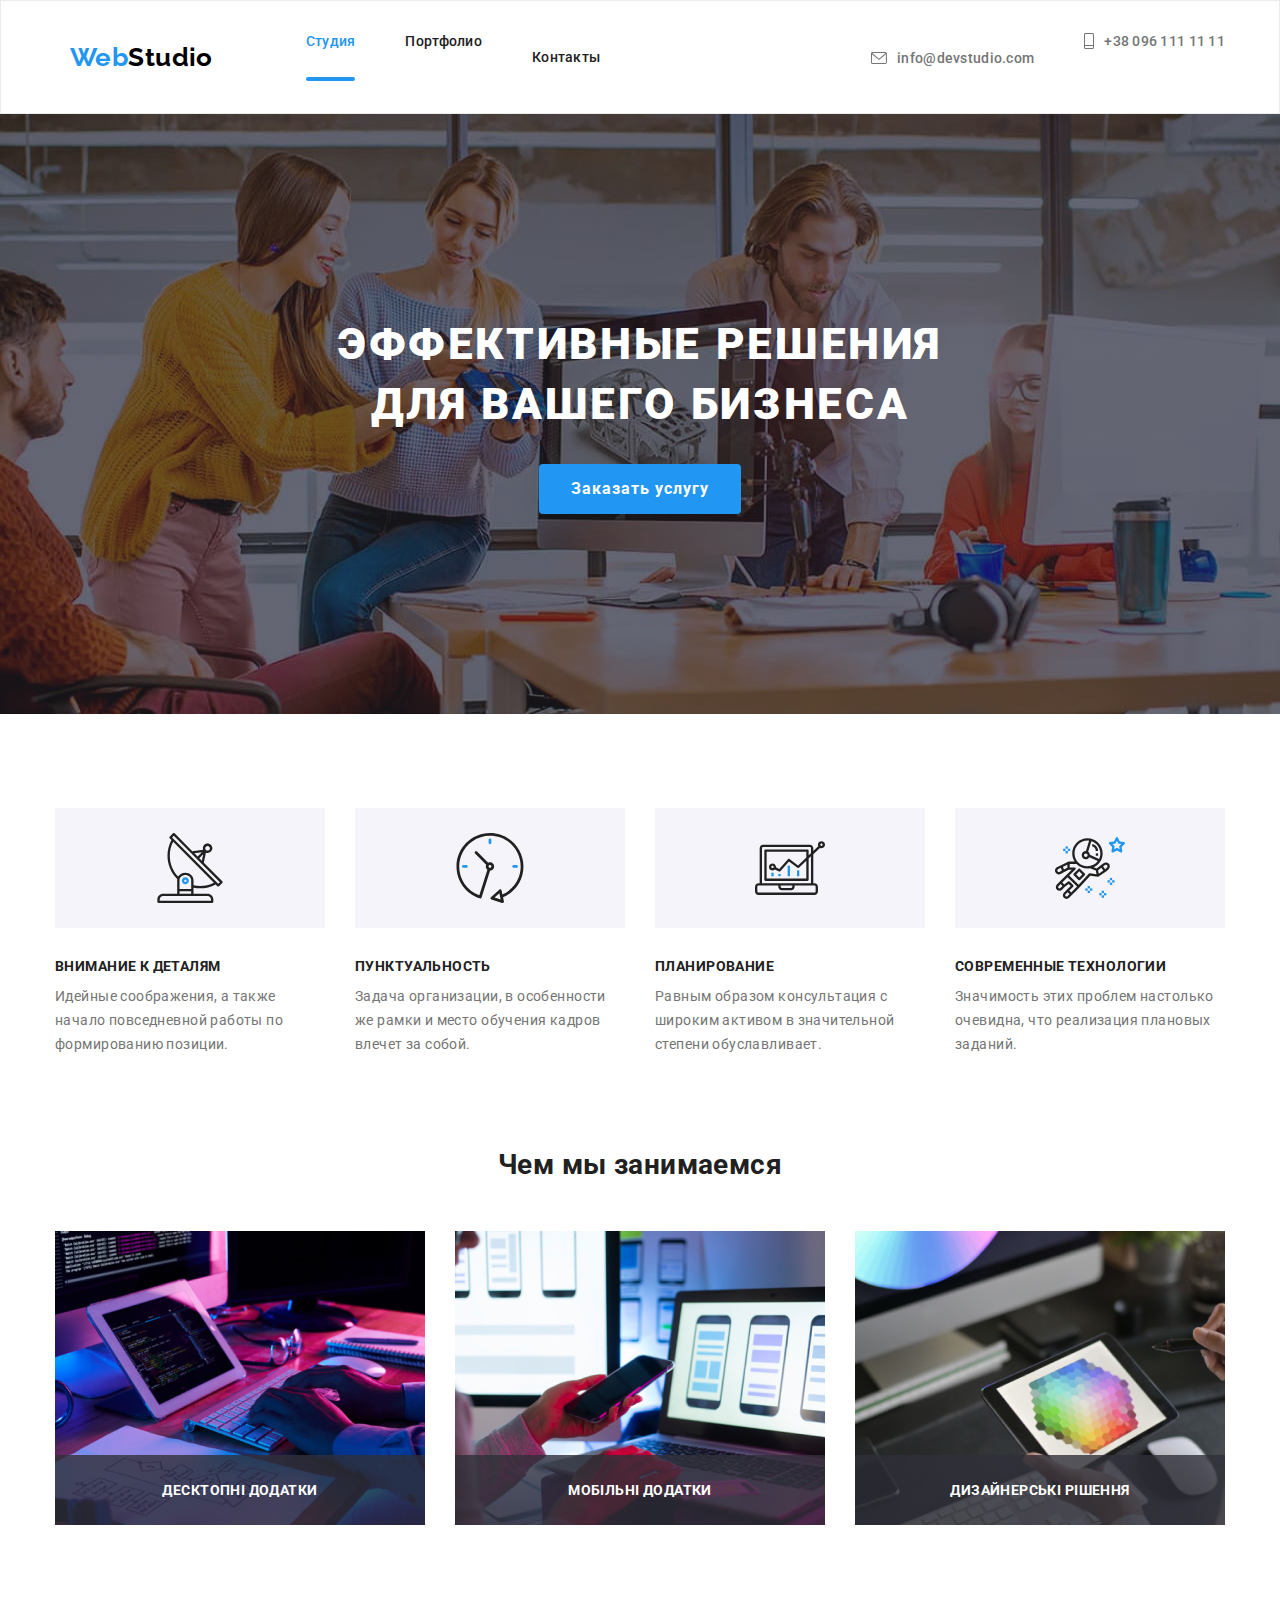
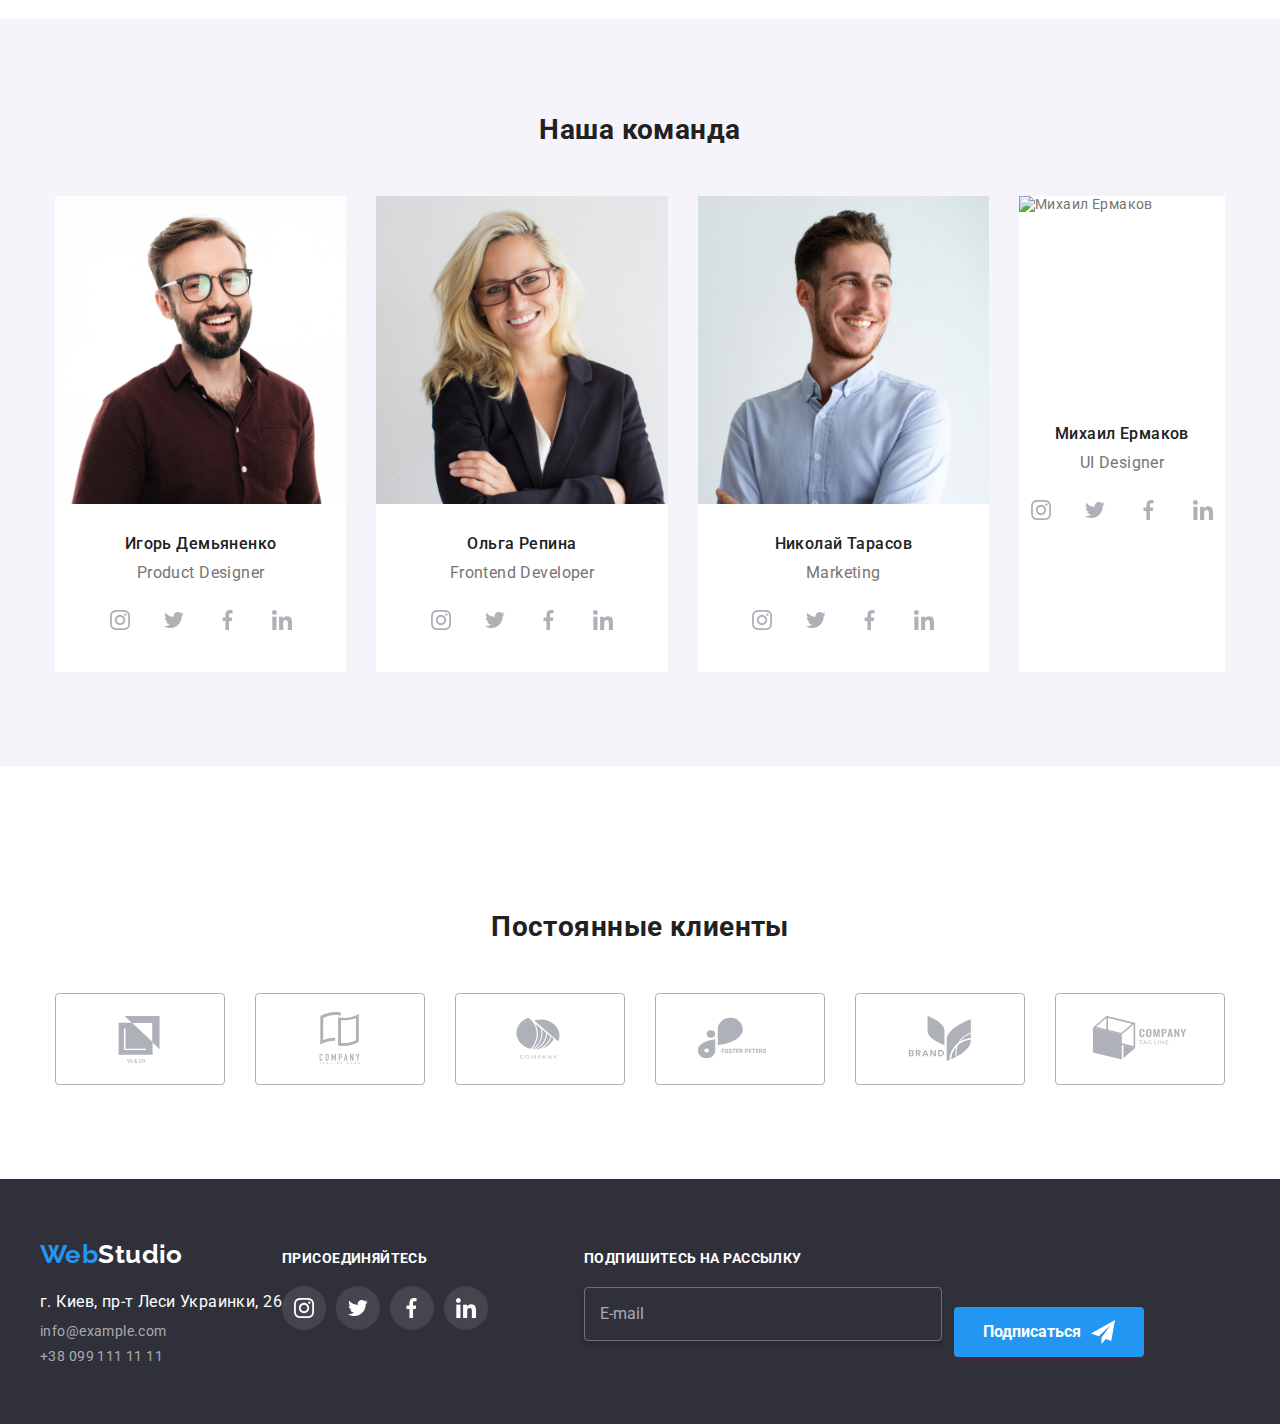
==== commit 190eb3a2: "up" ====
--- a/index.html
+++ b/index.html
@@ -451,15 +451,15 @@
 
                 <source
                   srcset="
-                    ./images/desctop/misha1.jpg 1x,
-                    ./images/desctop/misha@2x.jpg 2x
+                    ./images/misha1.jpg 1x,
+                    ./images/misha@2x.jpg 2x
                   "
                   media="(min-width: 1200px)"
                 />
 
 
                 <img
-                src="./images/employees/misha.jpg"
+                src="./images/misha.jpg"
                 alt="Михаил Ермаков"
                 width="270"
                 height="260"
--- a/css/main.min.css
+++ b/css/main.min.css
@@ -1 +1 @@
-:root{--background: #ffffff;--text-color: #757575;--active-color: #2196f3;--title-color: #212121;--text-primary-color: #ffffff;--black: #000;--hero-color: #2f303a;--icon-color: #afb1b8;--background-icon: #f5f4fa;--icon-bg-color: rgba(255, 255, 255, 0.1);--border-color: #eeeeee;--transition-dur-and-func: 250ms cubic-bezier(0.4, 0, 0.2, 1)}.visually-hidden{position:absolute;width:1px;height:1px;margin:-1px;border:0;padding:0;white-space:nowrap;clip-path:inset(100%);clip:rect(0 0 0 0);overflow:hidden}.modal-close-btn{display:flex;align-items:center;justify-content:center}body{font-family:"Roboto",sans-serif;font-size:14px;letter-spacing:.03em;color:var(--text-color);background-color:var(--background)}h1,h2,h3,p{margin-top:0;margin-bottom:0}ul,ol{margin-top:0;margin-bottom:0;padding-left:0}img{display:block;width:100%;height:auto}button{cursor:pointer}.list{list-style:none}.link{text-decoration:none}.button__active.active{background-color:var(--active-color);color:var(--text-primary-color)}.modal-btn{display:inline-block;border:none;border-radius:4px;padding:10px 32px;min-width:200px;font-family:"Roboto";font-size:16px;font-weight:700;line-height:1.875;align-items:center;letter-spacing:.06em;color:var(--text-primary-color);background-color:var(--active-color);cursor:pointer;transition:background-color var(--transition-dur-and-func)}.modal-btn:hover,.modal-btn:focus{background-color:#188ce8}.button__active{display:inline-block;border:none;border-radius:4px;margin-top:0;margin-bottom:0;padding:6px 22px;font-family:inherit;font-size:16px;font-weight:500;line-height:1.625;text-align:center;letter-spacing:.03em;cursor:pointer;transition:background-color var(--transition-dur-and-func),box-shadow var(--transition-dur-and-func),color var(--transition-dur-and-func)}.button__active:not(:last-child){margin-left:8px}.button-submit:hover,.button-submit:focus{background-color:#0861ab}.form__subscribe .button-submit svg{margin-left:10px;fill:var(--text-primary-color)}.modal-close-btn{position:absolute;top:8px;right:8px;width:30px;height:30px;border-radius:50%;background-color:rgba(0,0,0,0);border:1px solid rgba(0,0,0,.1);padding:0;transition:border-color var(--transition-dur-and-func),fill var(--transition-dur-and-func)}.modal-close-btn:hover,.modal-close-btn:focus{border-color:var(--active-color)}.modal-close-btn:hover .modal-close-btn-icon,.modal-close-btn:focus .modal-close-btn-icon{fill:var(--active-color)}.modal-btn-form{align-self:center;display:inline-block;border:none;border-radius:4px;padding:10px 32px;min-width:200px;font-family:"Roboto";font-size:16px;font-weight:700;line-height:1.875;align-items:center;letter-spacing:.06em;color:var(--text-primary-color);background-color:var(--active-color);cursor:pointer;transition:background-color var(--transition-dur-and-func)}.modal-btn-form:hover,.modal-btn-form:focus{background-color:#1472c0}.button.current,.button:hover,.button:focus{color:var(--text-primary-color);background-color:var(--active-color);box-shadow:0px 3px 1px rgba(0,0,0,.1),0px 1px 2px rgba(0,0,0,.08),0px 2px 2px rgba(0,0,0,.12)}.modal-close-btn-icon{transition:fill var(--transition-dur-and-func)}.section__title{font-size:36px;font-weight:700;line-height:1.1666666667;text-align:center;color:var(--title-color)}.backdrop{position:fixed;top:0;left:0;width:100%;height:100%;background:rgba(0,0,0,.2);z-index:100;transition:opacity var(--transition-dur-and-func),visibility var(--transition-dur-and-func)}.backdrop.is-hidden{opacity:0;visibility:hidden;pointer-events:none}@media screen and (max-width: 767px){.modal{position:absolute;top:50%;left:50%;transform:translate(-50%, -50%);max-width:450px;width:calc(100% - 30px);background:var(--text-primary-color);padding:40px}.modal-form{display:flex;flex-direction:column}.modal-text{font-style:normal;font-size:20px;font-weight:700;line-height:1.15;text-align:center;color:var(--title-color);margin-bottom:12px}.modal-form__field{margin-bottom:10px}.modal-form__input-desc{display:block;font-style:normal;font-size:12px;font-weight:400;line-height:1.1666666667;letter-spacing:.01em;color:var(--text-color);margin-bottom:4px}.modal-form__input-wrapper{position:relative}.modal-form__input{display:block;width:100%;height:40px;border:1px solid rgba(33,33,33,.2);border-radius:4px;padding-left:42px;font-size:12px;font-weight:400;line-height:1.1666666667;letter-spacing:.01em;color:var(--black);transition:border-color var(--transition-dur-and-func),fill var(--transition-dur-and-func)}.modal-form__input:focus{outline:none;border-color:var(--active-color);transition:fill var(--transition-dur-and-func)}.modal-form__input:focus+.modal-form__input-icon{fill:var(--active-color)}.modal-form__input-icon{position:absolute;top:50%;left:12px;transform:translateY(-50%);transition:fill var(--transition-dur-and-func)}.modal-form__field-desc{margin-bottom:20px}.modal-form-check-desc{display:flex;align-items:center;justify-content:center;margin-bottom:30px;line-height:1.4;flex-wrap:wrap;letter-spacing:.03em;color:var(--text-color);transition:background-image 2s linear}.modal-form-check-desc::before{content:"";display:block;width:15px;height:15px;margin-right:7px;cursor:pointer;border:solid 2px var(--title-color);border-radius:2px;transition:background-color var(--transition-dur-and-func)}.modal-form-check-desc{font-size:12px;font-weight:400;line-height:1.1666666667;color:var(--text-color)}.modal-form-check:checked+.modal-form-check-desc::before{background-color:var(--active-color);border:rgba(0,0,0,0);background-image:url(../images/check.svg);background-size:13px 10px;background-position:center;background-repeat:no-repeat}.modal-form-check:focus+.modal-form-check-desc::before{outline:1px solid var(--active-color);border:none}.modal-form-check-desc-link{display:inline-block;color:var(--active-color);border-bottom:1px solid var(--active-color)}.modal-form-message{display:block;border:1px solid rgba(33,33,33,.2);border-radius:4px;resize:none;width:100%;height:120px;padding:12px 16px;transition:border-color var(--transition-dur-and-func)}.modal-form-message:focus{outline:none;border-color:var(--active-color)}.modal-form-message::placeholder{font-size:12px;font-weight:400;line-height:1.1666666667;letter-spacing:.01em;color:rgba(117,117,117,.5)}}@media screen and (min-width: 768px){.modal{position:absolute;top:50%;left:50%;transform:translate(-50%, -50%);width:calc(100% - 159px);max-width:450px;background:var(--text-primary-color);padding:40px}.modal-form{display:flex;flex-direction:column}.modal-text{font-style:normal;font-size:20px;font-weight:700;line-height:1.15;text-align:center;color:var(--title-color);margin-bottom:12px}.modal-form__field{margin-bottom:10px}.modal-form__input-desc{display:block;font-style:normal;font-size:12px;font-weight:400;line-height:1.1666666667;letter-spacing:.01em;color:var(--text-color);margin-bottom:4px}.modal-form__input-wrapper{position:relative}.modal-form__input{display:block;width:100%;height:40px;border:1px solid rgba(33,33,33,.2);border-radius:4px;padding-left:42px;font-size:12px;font-weight:400;line-height:1.1666666667;letter-spacing:.01em;color:var(--black);transition:border-color var(--transition-dur-and-func),fill var(--transition-dur-and-func)}.modal-form__input:focus{outline:none;border-color:var(--active-color);transition:fill var(--transition-dur-and-func)}.modal-form__input:focus+.modal-form__input-icon{fill:var(--active-color)}.modal-form__input-icon{position:absolute;top:50%;left:12px;transform:translateY(-50%);transition:fill var(--transition-dur-and-func)}.modal-form__field-desc{margin-bottom:20px}.modal-form-check-desc{display:flex;align-items:center;justify-content:center;margin-bottom:30px;line-height:1.4;flex-wrap:wrap;letter-spacing:.03em;color:var(--text-color);transition:background-image 2s linear}.modal-form-check-desc::before{content:"";display:block;width:15px;height:15px;margin-right:7px;cursor:pointer;border:solid 2px var(--title-color);border-radius:2px;transition:background-color var(--transition-dur-and-func)}.modal-form-check-desc{font-size:12px;font-weight:400;line-height:1.1666666667;color:var(--text-color)}.modal-form-check:checked+.modal-form-check-desc::before{background-color:var(--active-color);border:rgba(0,0,0,0);background-image:url(../images/check.svg);background-size:13px 10px;background-position:center;background-repeat:no-repeat}.modal-form-check:focus+.modal-form-check-desc::before{outline:1px solid var(--active-color);border:none}.modal-form-check-desc-link{display:inline-block;color:var(--active-color);border-bottom:1px solid var(--active-color)}.modal-form-message{display:block;border:1px solid rgba(33,33,33,.2);border-radius:4px;resize:none;width:100%;height:120px;padding:12px 16px;transition:border-color var(--transition-dur-and-func)}.modal-form-message:focus{outline:none;border-color:var(--active-color)}.modal-form-message::placeholder{font-size:12px;font-weight:400;line-height:1.1666666667;letter-spacing:.01em;color:rgba(117,117,117,.5)}}@media screen and (min-width: 1200px){.modal{position:absolute;top:50%;left:50%;transform:translate(-50%, -50%);max-width:528px;height:580px;width:calc(100% - 536px);background:var(--text-primary-color);padding:40px}.modal-form{display:flex;flex-direction:column}.modal-text{margin-bottom:12px;font-size:20px;font-weight:700;line-height:1.15;text-align:center;color:var(--title-color)}.modal-form__field{margin-bottom:10px}.modal-form__input-desc{display:block;font-style:normal;font-size:12px;font-weight:400;line-height:1.1666666667;letter-spacing:.01em;color:var(--text-color);margin-bottom:4px}.modal-form__input-wrapper{position:relative}.modal-form__input{display:block;width:100%;height:40px;border:1px solid rgba(33,33,33,.2);border-radius:4px;padding-left:42px;font-size:12px;font-weight:400;line-height:1.1666666667;letter-spacing:.01em;color:var(--black);transition:border-color var(--transition-dur-and-func),fill var(--transition-dur-and-func)}.modal-form__input:focus{outline:none;border-color:var(--active-color);transition:fill var(--transition-dur-and-func)}.modal-form__input:focus+.modal-form__input-icon{fill:var(--active-color)}.modal-form__input-icon{position:absolute;top:50%;left:12px;transform:translateY(-50%);transition:fill var(--transition-dur-and-func)}.modal-form__field-desc{margin-bottom:20px}.modal-form-check-desc{display:flex;align-items:center;justify-content:center;margin-bottom:30px;line-height:1.4;letter-spacing:.03em;color:var(--text-color);transition:background-image 2s linear}.modal-form-check-desc::before{content:"";display:block;width:15px;height:15px;margin-right:7px;cursor:pointer;border:solid 2px var(--title-color);border-radius:2px;transition:background-color var(--transition-dur-and-func)}.modal-form-check-desc{font-size:14px;font-weight:400;line-height:1.7142857143;color:var(--text-color)}.modal-form-check:checked+.modal-form-check-desc::before{background-color:var(--active-color);border:rgba(0,0,0,0);background-image:url(../images/check.svg);background-size:13px 10px;background-position:center;background-repeat:no-repeat}.modal-form-check:focus+.modal-form-check-desc::before{outline:1px solid var(--active-color);border:none}.modal-form-check-desc-link{display:inline-block;color:var(--active-color);border-bottom:1px solid var(--active-color)}.modal-form-message{display:block;border:1px solid rgba(33,33,33,.2);border-radius:4px;resize:none;width:100%;height:120px;padding:12px 16px;transition:border-color var(--transition-dur-and-func)}.modal-form-message:focus{outline:none;border-color:var(--active-color)}.modal-form-message::placeholder{font-size:12px;font-weight:400;line-height:1.1666666667;letter-spacing:.01em;color:rgba(117,117,117,.5)}}@media screen and (max-width: 767px){.projects__title{font-size:0;color:rgba(0,0,0,0)}.filter{display:flex;gap:8px;justify-content:flex-start;flex-wrap:wrap}}@media screen and (min-width: 768px){.projects__title{font-size:0;color:rgba(0,0,0,0)}.filter{list-style:none;display:flex;justify-content:center;margin-bottom:50px}.filter__item:not(:last-child){margin-right:8px}}@media screen and (min-width: 1200px){.projects__title{font-size:0;color:rgba(0,0,0,0)}.filter{list-style:none;display:flex;justify-content:center;margin-bottom:50px}.filter__item:not(:last-child){margin-right:8px}}.projects__title{font-size:0;color:rgba(0,0,0,0)}.filter{list-style:none;display:flex;margin-bottom:50px}.filter__item:not(:last-child){margin-right:8px}.section{padding:94px 0}.container{padding-left:15px;padding-right:15px}@media screen and (min-width: 480px){.container{max-width:480px;margin-left:auto;margin-right:auto}}@media screen and (min-width: 768px){.container{max-width:768px}}@media screen and (min-width: 1200px){.container{max-width:1200px}}.mobile-menu{position:fixed;width:100%;height:100%;top:0;left:0;z-index:1000;background-color:#fff;opacity:0;visibility:hidden;pointer-events:none;flex-direction:column;right:0;overflow:scroll;height:100vh;width:100vw;padding:48px 10px 48px 40px}.mobile-menu.is-open{opacity:1;visibility:visible;pointer-events:auto;transition:opacity var(--transition-dur-and-func),visibility var(--transition-dur-and-func)}.mobile-menu__close-btn{position:absolute;top:25px;right:21px;background-color:rgba(0,0,0,0);border:none;padding:0;line-height:0}@media screen and (max-width: 767px){.menu{display:none}.contact{display:none}.logo{font-family:"Raleway",sans-serif;font-size:26px;font-weight:700;line-height:1.1923076923;color:var(--black);margin-right:93px;padding-top:24px;padding-bottom:25px;display:block;padding-left:15px}.blue{color:var(--active-color)}.mobile-menu-open{background-color:rgba(0,0,0,0);border:none;padding:0;line-height:0}.page-header .contact-link{color:var(--text-color)}.page-header-container{display:flex;align-items:center}.page-nav{display:flex;align-items:center}.menu__item{font-size:40px;font-weight:500;line-height:1.175;letter-spacing:.02em;color:var(--title-color);padding-top:32px;padding-bottom:32px;transition:color var(--transition-dur-and-func)}.menu__item.current{position:relative;color:var(--active-color)}.menu__item.current,.menu__item:focus,.menu__item:hover,.menu__item .contact:focus,.menu__item .contact:hover{color:var(--active-color)}.menu__list:not(:last-child){margin-bottom:32px}.mail-link{display:flex;align-items:center;font-size:24px;font-weight:500;line-height:1.1666666667;letter-spacing:.02em;color:var(--text-color);fill:var(--icon-color);transition:color var(--transition-dur-and-func),fill var(--transition-dur-and-func)}.nav-contacts-icon{fill:currentColor;margin-right:10px}.phone-number{display:flex;align-items:center;font-size:34px;font-weight:500;line-height:1.1764705882;letter-spacing:.02em;color:var(--active-color);fill:var(--icon-color);transition:color var(--transition-dur-and-func),fill var(--transition-dur-and-func)}.phone-number:hover,.phone-number:focus,.footer__list-phone:hover,.footer__list-phone:focus{color:var(--active-color)}.menu-1{margin-bottom:302px}.contact-1{margin-bottom:64px}.menu__socials-text{display:flex;flex-wrap:wrap}.socials-text__item{position:relative}.socials-text__item:not(:last-child){margin-right:20px}.socials-text__item:not(:last-child):after{content:"";position:absolute;right:-10px;top:0;display:block;height:100%;width:1px;background-color:rgba(33,33,33,.2)}.socials-text__link{font-size:18px;font-weight:500;line-height:1.2222222222;letter-spacing:.02em;color:var(--active-color)}.header{border:1px solid #ececec}}.page-header-container{display:flex;justify-content:space-between;align-items:center}@media screen and (min-width: 768px){.mobile-menu-open{display:none}.page-header .contact-link{color:var(--text-color)}.page-header-container{display:flex;align-items:center}.page-nav{display:flex;align-items:center}.logo{font-family:"Raleway",sans-serif;font-size:26px;font-weight:700;line-height:1.1923076923;color:var(--black);margin-right:88px;padding-top:26px;padding-bottom:26px;display:block}.menu__item{font-size:14px;font-weight:500;line-height:1.1428571429;letter-spacing:.02em;color:var(--title-color);padding-top:32px;padding-bottom:32px;transition:color var(--transition-dur-and-func)}.menu__item.current{position:relative;color:var(--active-color)}.menu__item.current,.menu__item:focus,.menu__item:hover,.menu__item .contact:focus,.menu__item .contact:hover{color:var(--active-color)}.menu__item.current::after{content:"";display:block;width:100%;height:4px;border-radius:2px;background:var(--active-color);position:absolute;display:block;left:0;bottom:0}.menu__list,.contact{list-style:none}.menu{display:flex;align-items:center;padding-top:32px;padding-bottom:32px;color:var(--primary-text-color)}.menu__list:not(:last-child){margin-right:50px}.blue{color:var(--active-color)}.mail-link{display:flex;align-items:center;margin-bottom:10px;font-size:14px;font-weight:500;line-height:1.1428571429;letter-spacing:.02em;color:var(--text-color);fill:var(--icon-color);transition:color var(--transition-dur-and-func),fill var(--transition-dur-and-func)}.nav-contacts-icon{fill:currentColor;margin-right:10px}.phone-number{display:flex;align-items:center;font-size:14px;font-weight:500;line-height:1.1428571429;letter-spacing:.02em;color:var(--text-color);fill:var(--icon-color);transition:color var(--transition-dur-and-func),fill var(--transition-dur-and-func)}.phone-number:hover,.phone-number:focus,.footer__list-phone:hover,.footer__list-phone:focus{color:var(--active-color)}.contact{align-items:center;margin-left:auto}.header{border:1px solid #ececec}}@media screen and (min-width: 1200px){.page-header .contact-link{color:var(--text-color)}.page-header-container{display:flex;align-items:center}.page-nav{display:flex;align-items:center}.logo{font-family:"Raleway",sans-serif;font-size:26px;font-weight:700;line-height:1.1923076923;color:var(--black);margin-right:93px;padding-top:26px;padding-bottom:26px;display:block}.menu__item{font-size:14px;font-weight:500;line-height:1.1428571429;letter-spacing:.02em;color:var(--title-color);padding-top:32px;padding-bottom:32px;transition:color var(--transition-dur-and-func)}.menu__item.current{position:relative;color:var(--active-color)}.menu__item.current,.menu__item:focus,.menu__item:hover,.menu__item .contact:focus,.menu__item .contact:hover{color:var(--active-color)}.menu__item.current::after{content:"";display:block;width:100%;height:4px;border-radius:2px;background:var(--active-color);position:absolute;display:block;left:0;bottom:0}.menu__list,.contact{list-style:none}.menu{display:flex;align-items:center;padding-top:32px;padding-bottom:32px;color:var(--primary-text-color)}.menu__list:not(:last-child){margin-right:50px}.blue{color:var(--active-color)}.mail-link{display:flex;align-items:center;padding-top:32px;padding-bottom:21px;font-size:14px;font-weight:500;line-height:1.1428571429;letter-spacing:.02em;color:var(--text-color);fill:var(--icon-color);transition:color var(--transition-dur-and-func),fill var(--transition-dur-and-func)}.nav-contacts-icon{fill:currentColor;margin-right:10px}.contact .item+.item{margin-left:50px}.phone-number{display:flex;align-items:center;padding-top:32px;padding-bottom:32px;font-size:14px;font-weight:500;line-height:1.1428571429;letter-spacing:.02em;color:var(--text-color);fill:var(--icon-color);transition:color var(--transition-dur-and-func),fill var(--transition-dur-and-func)}.phone-number:hover,.phone-number:focus,.footer__list-phone:hover,.footer__list-phone:focus{color:var(--active-color)}.contact{display:flex;align-items:center;margin-left:auto}.header{border:1px solid #ececec}}@media screen and (max-width: 767px){.hero{padding:120px 0;background-color:var(--hero-color);text-align:center;margin-right:auto;margin-left:auto;background-repeat:no-repeat;background-image:linear-gradient(to right, rgba(47, 48, 58, 0.4), rgba(47, 48, 58, 0.4)),url(../images/phone/backround.jpg);background-position:center;background-size:cover}}@media screen and (max-width: 767px)and (min-device-pixel-ratio: 2),screen and (max-width: 767px)and (-webkit-min-device-pixel-ratio: 2),screen and (max-width: 767px)and (min-resolution: 192dpi),screen and (max-width: 767px)and (min-resolution: 2dppx){.hero{background-image:linear-gradient(to right, rgba(47, 48, 58, 0.4), rgba(47, 48, 58, 0.4)),url(../images/phone/backround@2x.jpg)}}@media screen and (max-width: 767px){.hero__title{margin-top:0;margin-bottom:30px;margin-left:auto;margin-right:auto;font-size:26px;font-weight:900;line-height:1.6153846154;text-align:center;letter-spacing:.06em;text-transform:uppercase;color:var(--text-primary-color)}}@media screen and (min-width: 768px){.hero{padding:118px 0;background-color:var(--hero-color);text-align:center;max-width:1199px;margin-right:auto;margin-left:auto;background-repeat:no-repeat;background-image:linear-gradient(to right, rgba(47, 48, 58, 0.4), rgba(47, 48, 58, 0.4)),url(../images/tablet/backround.jpg);background-position:center;background-size:cover}}@media screen and (min-width: 768px)and (min-device-pixel-ratio: 2),screen and (min-width: 768px)and (-webkit-min-device-pixel-ratio: 2),screen and (min-width: 768px)and (min-resolution: 192dpi),screen and (min-width: 768px)and (min-resolution: 2dppx){.hero{background-image:linear-gradient(to right, rgba(47, 48, 58, 0.4), rgba(47, 48, 58, 0.4)),url(../images/tablet/backround@2x.jpg)}}@media screen and (min-width: 768px){.hero__title{margin-top:0;margin-bottom:30px;margin-left:auto;margin-right:auto;width:360px;font-size:26px;font-weight:900;line-height:1.6153846154;text-align:center;letter-spacing:.06em;text-transform:uppercase;color:var(--text-primary-color)}}@media screen and (min-width: 1200px){.hero{padding:200px 0;background-color:var(--hero-color);text-align:center;max-width:1600px;margin-right:auto;margin-left:auto;background-repeat:no-repeat;background-image:linear-gradient(to right, rgba(47, 48, 58, 0.4), rgba(47, 48, 58, 0.4)),url(../images/backround/backround.jpg);background-position:center;background-size:cover}}@media screen and (min-width: 1200px)and (min-device-pixel-ratio: 2),screen and (min-width: 1200px)and (-webkit-min-device-pixel-ratio: 2),screen and (min-width: 1200px)and (min-resolution: 192dpi),screen and (min-width: 1200px)and (min-resolution: 2dppx){.hero{background-image:linear-gradient(to right, rgba(47, 48, 58, 0.4), rgba(47, 48, 58, 0.4)),url(../images/desctop/backround@2x.jpg)}}@media screen and (min-width: 1200px){.hero__title{margin-top:0;margin-bottom:30px;margin-left:auto;margin-right:auto;width:696px;font-size:44px;font-weight:900;line-height:1.3636363636;text-align:center;letter-spacing:.06em;text-transform:uppercase;color:var(--text-primary-color)}}@media screen and (max-width: 767px){.about-list{flex-wrap:wrap;gap:30px}.about{font-size:14px;font-weight:700;line-height:1.1428571429;text-transform:uppercase;color:var(--title-color);margin-bottom:10px;text-align:center}.about__description{font-size:14px;font-weight:400;line-height:1.7142857143;flex-wrap:wrap;height:70px}.feature-icon{flex-wrap:wrap;display:flex;justify-content:center;align-items:center;height:120px;margin-bottom:30px;background-color:var(--background-icon)}.feature-icon__item{display:flex;flex-wrap:wrap;width:70px;height:70px}.about-list__item{width:100%}}@media screen and (min-width: 768px){.about-list{display:flex;flex-wrap:wrap;gap:30px}.about{font-size:14px;font-weight:700;line-height:1.1428571429;text-transform:uppercase;color:var(--title-color);margin-bottom:10px}.about__description{font-size:14px;font-weight:400;line-height:1.7142857143;flex-wrap:wrap;width:270px;height:70px}.feature-icon{flex-wrap:wrap;height:120px;display:flex;justify-content:center;align-items:center;margin-bottom:30px;background-color:var(--background-icon)}.feature-icon__item{display:flex;flex-wrap:wrap;width:70px;height:70px}.about-list__item{flex-basis:calc((100% - 30px)/2)}}@media screen and (min-width: 1200px){.about-list{display:flex;flex-wrap:wrap;gap:30px}.about{font-size:14px;font-weight:700;line-height:1.1428571429;text-transform:uppercase;color:var(--title-color);margin-bottom:10px}.about__description{font-size:14px;font-weight:400;line-height:1.7142857143;flex-wrap:wrap;width:270px;height:70px}.feature-icon{flex-wrap:wrap;display:flex;justify-content:center;align-items:center;height:120px;margin-bottom:30px;background-color:var(--background-icon)}.feature-icon__item{display:flex;flex-wrap:wrap;width:70px;height:70px}.about-list__item{flex-basis:calc((100% - 30px)/5)}}@media screen and (max-width: 767px){.about-img{display:none}}@media screen and (max-width: 1199px){.about-img{display:none}}.about-img{padding-top:0}.work-progress{margin-top:50px;display:flex;gap:30px}.work-progress__item{position:relative}.work-progress-text{position:absolute;bottom:0;left:0;width:100%;margin-bottom:0;padding:27px 0;text-align:center;color:var(--text-primary-color);font-size:14px;font-weight:700;line-height:1.1428571429;text-transform:uppercase;background-color:rgba(47,48,58,.8)}@media screen and (max-width: 767px){.team{background:#f5f4fa}.team-item{background-color:var(--text-primary-color)}.employees{margin-top:50px;display:flex;gap:30px;flex-wrap:wrap;width:100%}.employees__name{font-size:16px;font-weight:500;line-height:1.1875;text-align:center;color:var(--title-color);margin-bottom:10px;padding-top:30px}.employees__position{font-size:16px;font-weight:400;line-height:1.1875;text-align:center;margin-bottom:16px}.team-social__list{display:flex;gap:10px;justify-content:center;margin:0px;padding-bottom:30px}.team__social{display:flex;justify-content:center}.team-social__link{width:44px;height:44px;border-radius:50%;display:flex;align-items:center;justify-content:center;fill:var(--icon-color);transition:background-color var(--transition-dur-and-func),fill var(--transition-dur-and-func)}.team-social__link:hover,.team-social__link:focus{fill:var(--text-primary-color);background:var(--active-color)}.team-social__icon{width:20px;height:20px}.section__title{font-size:28px;font-weight:700;line-height:1.1785714286;text-align:center;color:var(--title-color)}}@media screen and (min-width: 768px){.team{background:#f5f4fa}.team-item{background-color:var(--text-primary-color)}.employees{margin-top:50px;display:flex;gap:30px;flex-wrap:wrap}.employees__name{font-size:16px;font-weight:500;line-height:1.1875;text-align:center;color:var(--title-color);margin-bottom:10px;padding-top:30px}.employees__position{font-size:16px;font-weight:400;line-height:1.1875;text-align:center;margin-bottom:16px}.team-social__list{display:flex;gap:10px;justify-content:center;margin:0px;padding-bottom:30px}.team__social{display:flex;justify-content:center}.team-social__link{width:44px;height:44px;border-radius:50%;display:flex;align-items:center;justify-content:center;fill:var(--icon-color);transition:background-color var(--transition-dur-and-func),fill var(--transition-dur-and-func)}.team-social__link:hover,.team-social__link:focus{fill:var(--text-primary-color);background:var(--active-color)}.team-social__icon{width:20px;height:20px}.section__title{font-size:28px;font-weight:700;line-height:1.1785714286;text-align:center;color:var(--title-color)}}@media screen and (min-width: 1200px){.team{background:#f5f4fa}.team-item{background-color:var(--text-primary-color)}.employees{margin-top:50px;display:flex;gap:30px;flex-wrap:nowrap}.employees__name{font-size:16px;font-weight:500;line-height:1.1875;text-align:center;color:var(--title-color);margin-bottom:10px;padding-top:30px}.employees__position{font-size:16px;font-weight:400;line-height:1.1875;text-align:center;margin-bottom:16px}.team-social__list{display:flex;gap:10px;justify-content:center;margin:0px;padding-bottom:30px}.team__social{display:flex;justify-content:center}.team-social__link{width:44px;height:44px;border-radius:50%;display:flex;align-items:center;justify-content:center;fill:var(--icon-color);transition:background-color var(--transition-dur-and-func),fill var(--transition-dur-and-func)}.team-social__link:hover,.team-social__link:focus{fill:var(--text-primary-color);background:var(--active-color)}.team-social__icon{width:20px;height:20px}}@media screen and (max-width: 767px){.clients{display:flex;gap:30px;margin-top:50px;flex-wrap:wrap}.clients__item{width:calc((100% - 30px)/2)}.clients__link{display:flex;align-items:center;justify-content:center;width:100%;height:92px;border:1px solid var(--icon-color);border-radius:4px;fill:var(--icon-color);transition:fill var(--transition-dur-and-func),border var(--transition-dur-and-func)}.clients__link:hover,.clients__link:focus{fill:var(--active-color);border:1px solid var(--active-color)}}@media screen and (min-width: 768px){.clients{display:flex;justify-content:center;gap:30px;margin-top:50px;flex-wrap:wrap}.clients__link{display:flex;align-items:center;justify-content:center;flex-wrap:wrap;width:226px;height:92px;border:1px solid var(--icon-color);border-radius:4px;fill:var(--icon-color);transition:fill var(--transition-dur-and-func),border var(--transition-dur-and-func)}.clients__link:hover,.clients__link:focus{fill:var(--active-color);border:1px solid var(--active-color)}}@media screen and (min-width: 1200px){.clients{display:flex;justify-content:center;gap:30px;margin-top:50px}.clients__item{width:calc((100% - 150px)/6)}.clients__link{display:flex;align-items:center;justify-content:center;flex-wrap:wrap;width:170px;height:92px;border:1px solid var(--icon-color);border-radius:4px;fill:var(--icon-color);transition:fill var(--transition-dur-and-func),border var(--transition-dur-and-func)}.clients__link:hover,.clients__link:focus{fill:var(--active-color);border:1px solid var(--active-color)}}@media screen and (max-width: 767px){.footer{background-color:var(--hero-color);padding-top:60px;padding-bottom:60px;text-align:center}.footer__logo{font-family:"Raleway",sans-serif;font-size:26px;font-weight:700;line-height:1.1923076923;color:var(--text-primary-color);display:block;margin-bottom:20px}.address{font-style:normal}.address__contact{align-items:baseline;margin-bottom:60px}.footer__list :last-of-type{margin-bottom:0;padding-bottom:0}.footer__list:not(:last-child){margin-bottom:9px}.footer__list{padding-left:auto;padding-right:auto}.maps-go{font-size:14px;font-weight:400;line-height:1.7142857143;color:var(--text-primary-color)}.footer__list-mail,.footer__list-phone{color:rgba(255,255,255,.6);transition:color var(--transition-dur-and-func)}.mail-link:hover,.mail-link:focus,.footer__list-mail:hover,.footer__list-mail:focus{color:var(--active-color)}.footer__address-social{align-items:baseline;justify-content:space-between}}@media screen and (min-width: 768px){.footer{background-color:var(--hero-color);padding-top:60px;padding-bottom:60px;text-align:center}.maps-go{font-size:16px;font-weight:400;line-height:1.5;color:var(--text-primary-color)}.footer__list-mail,.footer__list-phone{color:rgba(255,255,255,.6);transition:color var(--transition-dur-and-func)}.mail-link:hover,.mail-link:focus,.footer__list-mail:hover,.footer__list-mail:focus{color:var(--active-color)}.footer__logo{font-family:"Raleway",sans-serif;font-size:26px;font-weight:700;line-height:1.1923076923;color:var(--text-primary-color);display:block;margin-bottom:20px}.address{font-style:normal}.address__contact{align-items:baseline;margin-bottom:60px}.footer__list :last-of-type{margin-bottom:0;padding-bottom:0}.footer__list:not(:last-child){margin-bottom:9px}.footer__address-social{display:flex;align-items:baseline;justify-content:space-between}}@media screen and (min-width: 1200px){.footer{background-color:var(--hero-color);padding-top:60px;padding-bottom:60px;text-align:left}.maps-go{font-size:16px;font-weight:400;line-height:1.5;color:var(--text-primary-color)}.footer__list-mail,.footer__list-phone{color:rgba(255,255,255,.6);transition:color var(--transition-dur-and-func)}.mail-link:hover,.mail-link:focus,.footer__list-mail:hover,.footer__list-mail:focus{color:var(--active-color)}.footer__logo{font-family:"Raleway",sans-serif;font-size:26px;font-weight:700;line-height:1.1923076923;color:var(--text-primary-color);display:block;margin-bottom:20px}.address{font-style:normal}.address__contact{margin-bottom:0}.footer__list :last-of-type{margin-bottom:0;padding-bottom:0}.footer__list:not(:last-child){margin-bottom:9px}.footer__address-social{display:flex;align-items:baseline;justify-content:space-between;padding-left:0;padding-right:0}}@media screen and (max-width: 767px){.social__title{margin-bottom:20px;font-size:14px;font-weight:700;line-height:1.1428571429;text-transform:uppercase;font-style:normal;color:var(--background)}.social__list{display:flex;align-items:center;justify-content:center;gap:10px;margin-bottom:60px}.social__list-item{display:flex;flex-wrap:wrap;width:44px;height:44px;border-radius:50%;background:var(--icon-bg-color)}.social__link{display:flex;align-items:center;justify-content:center;width:44px;height:44px;border-radius:50%;flex-wrap:wrap;fill:var(--text-primary-color);transition:background-color var(--transition-dur-and-func),fill var(--transition-dur-and-func)}.social__link:hover,.social__link:focus{background-color:var(--active-color)}.social__link-logo{width:20px;height:20px}}@media screen and (min-width: 768px){.social__title{margin-bottom:20px;font-size:14px;font-weight:700;line-height:1.1428571429;text-transform:uppercase;font-style:normal;color:var(--background)}.social__list{display:flex;align-items:center;justify-content:center;gap:10px}.social__list-item{display:flex;flex-wrap:wrap;width:44px;height:44px;border-radius:50%;background:var(--icon-bg-color)}.social__link{display:flex;align-items:center;justify-content:center;width:44px;height:44px;border-radius:50%;flex-wrap:wrap;fill:var(--text-primary-color);transition:background-color var(--transition-dur-and-func),fill var(--transition-dur-and-func)}.social__link:hover,.social__link:focus{background-color:var(--active-color)}.social__link-logo{width:20px;height:20px}.footer__address-social{flex-wrap:wrap;display:flex;justify-content:space-between}}@media screen and (min-width: 1200px){.social__title{margin-bottom:20px;font-size:14px;font-weight:700;line-height:1.1428571429;text-transform:uppercase;font-style:normal;color:var(--background)}.social__list{display:flex;align-items:center;justify-content:center;gap:10px}.social__list-item{display:flex;flex-wrap:wrap;width:44px;height:44px;border-radius:50%;background:var(--icon-bg-color)}.social__link{display:flex;align-items:center;justify-content:center;width:44px;height:44px;border-radius:50%;flex-wrap:wrap;fill:var(--text-primary-color);transition:background-color var(--transition-dur-and-func),fill var(--transition-dur-and-func)}.social__link:hover,.social__link:focus{background-color:var(--active-color)}.social__link-logo{width:20px;height:20px}}@media screen and (max-width: 767px){.form__subscribe .form__input{width:100%;padding:16px 15px;font-size:16px;font-weight:400;line-height:1.25;color:var(--background);background:rgba(0,0,0,0);outline:none;cursor:pointer;border:1px solid rgba(255,255,255,.3);box-shadow:0px 4px 4px rgba(0,0,0,.15);border-radius:4px;transition:border var(--transition-dur-and-func)}.form__subscribe .form__input:focus{outline:none;border:1px solid var(--active-color)}.form__subscribe .form__input::placeholder{color:rgba(255,255,255,.6)}.footer__title{margin-bottom:20px;font-weight:700;font-size:14px;line-height:1.14;text-transform:uppercase;color:var(--background)}.form__subscribe .offer{margin-bottom:20px;font-size:14px;font-weight:700;line-height:1.1428571429;text-transform:uppercase;color:var(--background)}.form__subscribe-fields{border:none;padding:0}.form__subscribe .button-submit{border:none;font-family:"Roboto";font-style:normal;font-size:16px;font-weight:700;line-height:1.875;margin-top:20px;background-color:var(--active-color);color:var(--text-primary-color);align-items:center;justify-content:center;padding:10px 29px;box-shadow:0px 4px 4px rgba(230,13,13,.15);border-radius:4px;transition:background-color var(--transition-dur-and-func)}}@media screen and (min-width: 768px){.form__subscribe .form__input{width:100%;padding:16px 15px;font-size:16px;font-weight:400;line-height:1.25;color:var(--background);background:rgba(0,0,0,0);outline:none;padding-bottom:20px;cursor:pointer;border:1px solid rgba(255,255,255,.3);box-shadow:0px 4px 4px rgba(0,0,0,.15);border-radius:4px;transition:border var(--transition-dur-and-func)}.form__subscribe .form__input:focus{outline:none;border:1px solid var(--active-color)}.form__subscribe .form__input::placeholder{color:rgba(255,255,255,.6)}.footer__title{margin-bottom:20px;font-weight:700;font-size:14px;line-height:1.14;text-transform:uppercase;color:var(--background)}.form__subscribe .offer{margin-bottom:20px;font-size:14px;font-weight:700;line-height:1.1428571429;text-transform:uppercase;color:var(--background)}.form__subscribe-fields{border:none;padding:0}.form__subscribe .form__field{margin-right:12px}.form__subscribe .button-submit{border:none;font-family:"Roboto";font-style:normal;font-size:16px;font-weight:700;line-height:1.875;margin-top:20px;background-color:var(--active-color);color:var(--text-primary-color);align-items:center;justify-content:center;padding:10px 29px;box-shadow:0px 4px 4px rgba(230,13,13,.15);border-radius:4px;transition:background-color var(--transition-dur-and-func)}.footer-subscribe{min-width:450px;margin-right:auto;margin-left:auto}.form__input{padding-bottom:20px}}@media screen and (min-width: 1200px){.form__subscribe .form__input{min-width:358px;padding:16px 15px;font-size:16px;font-weight:400;line-height:1.25;color:var(--background);background:rgba(0,0,0,0);outline:none;cursor:pointer;border:1px solid rgba(255,255,255,.3);box-shadow:0px 4px 4px rgba(0,0,0,.15);border-radius:4px;transition:border var(--transition-dur-and-func)}.form__subscribe .form__input:focus{outline:none;border:1px solid var(--active-color)}.form__subscribe .form__input::placeholder{color:rgba(255,255,255,.6)}.footer__title{margin-bottom:20px;font-weight:700;font-size:14px;line-height:1.14;text-transform:uppercase;color:var(--background)}.form__subscribe .offer{margin-bottom:20px;font-size:14px;font-weight:700;line-height:1.1428571429;text-transform:uppercase;color:var(--background)}.form__subscribe-fields{display:flex;border:none;padding:0}.form__subscribe .form__field{margin-right:12px}.form__subscribe .button-submit{border:none;font-family:"Roboto";font-style:normal;font-size:16px;font-weight:700;line-height:1.875;background-color:var(--active-color);color:var(--text-primary-color);display:flex;align-items:center;justify-content:center;padding:10px 29px;box-shadow:0px 4px 4px rgba(230,13,13,.15);border-radius:4px;transition:background-color var(--transition-dur-and-func)}}@media screen and (max-width: 767px){.project{display:flex;flex-wrap:wrap;padding:0}.product:not(:last-child){padding-bottom:30px}.product__link{display:block;transition:box-shadow var(--transition-dur-and-func);background:#fff;border:1px solid #eee}.product__link:hover,.product__link:focus{display:block;box-shadow:0px 1px 1px rgba(0,0,0,.12),0px 4px 4px rgba(0,0,0,.06),1px 4px 6px rgba(0,0,0,.16)}.product__list-img{position:relative;overflow:hidden}.product__text{position:absolute;left:0;top:0;width:101%;height:101%;font-size:18px;font-weight:400;line-height:1.5555555556;color:var(--text-primary-color);background:rgba(33,150,243,.9);padding-top:63px;padding-bottom:63px;padding-left:24px;padding-right:24px;transform:translate(0, 100%);transition:transform var(--transition-dur-and-func)}.name{font-size:18px;font-weight:700;line-height:2;letter-spacing:.06em;color:var(--title-color);padding-top:20px;padding-right:24px;padding-left:24px;margin-bottom:4px}.product__technology{font-size:16px;font-weight:400;line-height:1.875;margin:0;padding-top:0;padding-left:24px;padding-bottom:20px;padding-right:24px;color:var(--text-color)}}@media screen and (min-width: 768px){.project{display:flex;flex-wrap:wrap;gap:30px;padding:0}.product{background-color:var(--text-primary-color);border:1px solid var(--border-color);width:calc((100% - 60px)/2);margin-bottom:30px}.product:hover .product__text,.product:focus .product__text{transform:translate(0, 0)}.product__link{display:block;transition:box-shadow var(--transition-dur-and-func)}.product__link:hover,.product__link:focus{display:block;box-shadow:0px 1px 1px rgba(0,0,0,.12),0px 4px 4px rgba(0,0,0,.06),1px 4px 6px rgba(0,0,0,.16)}.product__list-img{position:relative;overflow:hidden}.product__text{position:absolute;left:0;top:0;width:101%;height:101%;font-size:18px;font-weight:400;line-height:1.5555555556;color:var(--text-primary-color);background:rgba(33,150,243,.9);padding-top:63px;padding-bottom:63px;padding-left:24px;padding-right:24px;transform:translate(0, 100%);transition:transform var(--transition-dur-and-func)}.name{font-size:18px;font-weight:700;line-height:2;letter-spacing:.06em;color:var(--title-color);padding-top:20px;padding-right:24px;padding-left:24px;margin-bottom:4px}.product__technology{font-size:16px;font-weight:400;line-height:1.875;margin:0;padding-top:0;padding-left:24px;padding-bottom:20px;padding-right:24px;color:var(--text-color)}.product__link{display:block;transition:box-shadow var(--transition-dur-and-func)}.product__link:hover,.product__link:focus{display:block;box-shadow:0px 1px 1px rgba(0,0,0,.12),0px 4px 4px rgba(0,0,0,.06),1px 4px 6px rgba(0,0,0,.16)}}@media screen and (min-width: 1200px){.project{display:flex;flex-wrap:wrap;gap:30px;padding:0}.product{background-color:var(--text-primary-color);border:1px solid var(--border-color);width:calc((100% - 60px)/3);margin-bottom:30px}.product:hover .product__text,.product:focus .product__text{transform:translate(0, 0)}.product__link{display:block;transition:box-shadow var(--transition-dur-and-func)}.product__link:hover,.product__link:focus{display:block;box-shadow:0px 1px 1px rgba(0,0,0,.12),0px 4px 4px rgba(0,0,0,.06),1px 4px 6px rgba(0,0,0,.16)}.product__list-img{position:relative;overflow:hidden}.product__text{position:absolute;left:0;top:0;width:101%;height:101%;font-size:18px;font-weight:400;line-height:1.5555555556;color:var(--text-primary-color);background:rgba(33,150,243,.9);padding-top:63px;padding-bottom:63px;padding-left:24px;padding-right:24px;transform:translate(0, 100%);transition:transform var(--transition-dur-and-func)}.name{font-size:18px;font-weight:700;line-height:2;letter-spacing:.06em;color:var(--title-color);padding-top:20px;padding-right:24px;padding-left:24px;margin-bottom:4px}.product__technology{font-size:16px;font-weight:400;line-height:1.875;margin:0;padding-top:0;padding-left:24px;padding-bottom:20px;padding-right:24px;color:var(--text-color)}}/*# sourceMappingURL=main.min.css.map */+:root{--background: #ffffff;--text-color: #757575;--active-color: #2196f3;--title-color: #212121;--text-primary-color: #ffffff;--black: #000;--hero-color: #2f303a;--icon-color: #afb1b8;--background-icon: #f5f4fa;--icon-bg-color: rgba(255, 255, 255, 0.1);--border-color: #eeeeee;--transition-dur-and-func: 250ms cubic-bezier(0.4, 0, 0.2, 1)}.visually-hidden{position:absolute;width:1px;height:1px;margin:-1px;border:0;padding:0;white-space:nowrap;clip-path:inset(100%);clip:rect(0 0 0 0);overflow:hidden}.modal-close-btn{display:flex;align-items:center;justify-content:center}body{font-family:"Roboto",sans-serif;font-size:14px;letter-spacing:.03em;color:var(--text-color);background-color:var(--background)}h1,h2,h3,p{margin-top:0;margin-bottom:0}ul,ol{margin-top:0;margin-bottom:0;padding-left:0}img{display:block;width:100%;height:auto}button{cursor:pointer}.list{list-style:none}.link{text-decoration:none}.button__active.active{background-color:var(--active-color);color:var(--text-primary-color)}.modal-btn{display:inline-block;border:none;border-radius:4px;padding:10px 32px;min-width:200px;font-family:"Roboto";font-size:16px;font-weight:700;line-height:1.875;align-items:center;letter-spacing:.06em;color:var(--text-primary-color);background-color:var(--active-color);cursor:pointer;transition:background-color var(--transition-dur-and-func)}.modal-btn:hover,.modal-btn:focus{background-color:#188ce8}.button__active{display:inline-block;border:none;border-radius:4px;margin-top:0;margin-bottom:0;padding:6px 22px;font-family:inherit;font-size:16px;font-weight:500;line-height:1.625;text-align:center;letter-spacing:.03em;cursor:pointer;transition:background-color var(--transition-dur-and-func),box-shadow var(--transition-dur-and-func),color var(--transition-dur-and-func)}.button__active:not(:last-child){margin-left:8px}.button-submit:hover,.button-submit:focus{background-color:#0861ab}.form__subscribe .button-submit svg{margin-left:10px;fill:var(--text-primary-color)}.modal-close-btn{position:absolute;top:8px;right:8px;width:30px;height:30px;border-radius:50%;background-color:rgba(0,0,0,0);border:1px solid rgba(0,0,0,.1);padding:0;transition:border-color var(--transition-dur-and-func),fill var(--transition-dur-and-func)}.modal-close-btn:hover,.modal-close-btn:focus{border-color:var(--active-color)}.modal-close-btn:hover .modal-close-btn-icon,.modal-close-btn:focus .modal-close-btn-icon{fill:var(--active-color)}.modal-btn-form{align-self:center;display:inline-block;border:none;border-radius:4px;padding:10px 32px;min-width:200px;font-family:"Roboto";font-size:16px;font-weight:700;line-height:1.875;align-items:center;letter-spacing:.06em;color:var(--text-primary-color);background-color:var(--active-color);cursor:pointer;transition:background-color var(--transition-dur-and-func)}.modal-btn-form:hover,.modal-btn-form:focus{background-color:#1472c0}.button.current,.button:hover,.button:focus{color:var(--text-primary-color);background-color:var(--active-color);box-shadow:0px 3px 1px rgba(0,0,0,.1),0px 1px 2px rgba(0,0,0,.08),0px 2px 2px rgba(0,0,0,.12)}.modal-close-btn-icon{transition:fill var(--transition-dur-and-func)}.section__title{font-size:36px;font-weight:700;line-height:1.1666666667;text-align:center;color:var(--title-color)}.backdrop{position:fixed;top:0;left:0;width:100%;height:100%;background:rgba(0,0,0,.2);z-index:100;transition:opacity var(--transition-dur-and-func),visibility var(--transition-dur-and-func)}.backdrop.is-hidden{opacity:0;visibility:hidden;pointer-events:none}@media screen and (max-width: 767px){.modal{position:absolute;top:50%;left:50%;transform:translate(-50%, -50%);max-width:450px;width:calc(100% - 30px);background:var(--text-primary-color);padding:40px}.modal-form{display:flex;flex-direction:column}.modal-text{font-style:normal;font-size:20px;font-weight:700;line-height:1.15;text-align:center;color:var(--title-color);margin-bottom:12px}.modal-form__field{margin-bottom:10px}.modal-form__input-desc{display:block;font-style:normal;font-size:12px;font-weight:400;line-height:1.1666666667;letter-spacing:.01em;color:var(--text-color);margin-bottom:4px}.modal-form__input-wrapper{position:relative}.modal-form__input{display:block;width:100%;height:40px;border:1px solid rgba(33,33,33,.2);border-radius:4px;padding-left:42px;font-size:12px;font-weight:400;line-height:1.1666666667;letter-spacing:.01em;color:var(--black);transition:border-color var(--transition-dur-and-func),fill var(--transition-dur-and-func)}.modal-form__input:focus{outline:none;border-color:var(--active-color);transition:fill var(--transition-dur-and-func)}.modal-form__input:focus+.modal-form__input-icon{fill:var(--active-color)}.modal-form__input-icon{position:absolute;top:50%;left:12px;transform:translateY(-50%);transition:fill var(--transition-dur-and-func)}.modal-form__field-desc{margin-bottom:20px}.modal-form-check-desc{display:flex;align-items:center;justify-content:center;margin-bottom:30px;line-height:1.4;flex-wrap:wrap;letter-spacing:.03em;color:var(--text-color);transition:background-image 2s linear}.modal-form-check-desc::before{content:"";display:block;width:15px;height:15px;margin-right:7px;cursor:pointer;border:solid 2px var(--title-color);border-radius:2px;transition:background-color var(--transition-dur-and-func)}.modal-form-check-desc{font-size:12px;font-weight:400;line-height:1.1666666667;color:var(--text-color)}.modal-form-check:checked+.modal-form-check-desc::before{background-color:var(--active-color);border:rgba(0,0,0,0);background-image:url(../images/check.svg);background-size:13px 10px;background-position:center;background-repeat:no-repeat}.modal-form-check:focus+.modal-form-check-desc::before{outline:1px solid var(--active-color);border:none}.modal-form-check-desc-link{display:inline-block;color:var(--active-color);border-bottom:1px solid var(--active-color)}.modal-form-message{display:block;border:1px solid rgba(33,33,33,.2);border-radius:4px;resize:none;width:100%;height:120px;padding:12px 16px;transition:border-color var(--transition-dur-and-func)}.modal-form-message:focus{outline:none;border-color:var(--active-color)}.modal-form-message::placeholder{font-size:12px;font-weight:400;line-height:1.1666666667;letter-spacing:.01em;color:rgba(117,117,117,.5)}}@media screen and (min-width: 768px){.modal{position:absolute;top:50%;left:50%;transform:translate(-50%, -50%);width:calc(100% - 159px);max-width:450px;background:var(--text-primary-color);padding:40px}.modal-form{display:flex;flex-direction:column}.modal-text{font-style:normal;font-size:20px;font-weight:700;line-height:1.15;text-align:center;color:var(--title-color);margin-bottom:12px}.modal-form__field{margin-bottom:10px}.modal-form__input-desc{display:block;font-style:normal;font-size:12px;font-weight:400;line-height:1.1666666667;letter-spacing:.01em;color:var(--text-color);margin-bottom:4px}.modal-form__input-wrapper{position:relative}.modal-form__input{display:block;width:100%;height:40px;border:1px solid rgba(33,33,33,.2);border-radius:4px;padding-left:42px;font-size:12px;font-weight:400;line-height:1.1666666667;letter-spacing:.01em;color:var(--black);transition:border-color var(--transition-dur-and-func),fill var(--transition-dur-and-func)}.modal-form__input:focus{outline:none;border-color:var(--active-color);transition:fill var(--transition-dur-and-func)}.modal-form__input:focus+.modal-form__input-icon{fill:var(--active-color)}.modal-form__input-icon{position:absolute;top:50%;left:12px;transform:translateY(-50%);transition:fill var(--transition-dur-and-func)}.modal-form__field-desc{margin-bottom:20px}.modal-form-check-desc{display:flex;align-items:center;justify-content:center;margin-bottom:30px;line-height:1.4;flex-wrap:wrap;letter-spacing:.03em;color:var(--text-color);transition:background-image 2s linear}.modal-form-check-desc::before{content:"";display:block;width:15px;height:15px;margin-right:7px;cursor:pointer;border:solid 2px var(--title-color);border-radius:2px;transition:background-color var(--transition-dur-and-func)}.modal-form-check-desc{font-size:12px;font-weight:400;line-height:1.1666666667;color:var(--text-color)}.modal-form-check:checked+.modal-form-check-desc::before{background-color:var(--active-color);border:rgba(0,0,0,0);background-image:url(../images/check.svg);background-size:13px 10px;background-position:center;background-repeat:no-repeat}.modal-form-check:focus+.modal-form-check-desc::before{outline:1px solid var(--active-color);border:none}.modal-form-check-desc-link{display:inline-block;color:var(--active-color);border-bottom:1px solid var(--active-color)}.modal-form-message{display:block;border:1px solid rgba(33,33,33,.2);border-radius:4px;resize:none;width:100%;height:120px;padding:12px 16px;transition:border-color var(--transition-dur-and-func)}.modal-form-message:focus{outline:none;border-color:var(--active-color)}.modal-form-message::placeholder{font-size:12px;font-weight:400;line-height:1.1666666667;letter-spacing:.01em;color:rgba(117,117,117,.5)}}@media screen and (min-width: 1200px){.modal{position:absolute;top:50%;left:50%;transform:translate(-50%, -50%);max-width:528px;height:580px;width:calc(100% - 536px);background:var(--text-primary-color);padding:40px}.modal-form{display:flex;flex-direction:column}.modal-text{margin-bottom:12px;font-size:20px;font-weight:700;line-height:1.15;text-align:center;color:var(--title-color)}.modal-form__field{margin-bottom:10px}.modal-form__input-desc{display:block;font-style:normal;font-size:12px;font-weight:400;line-height:1.1666666667;letter-spacing:.01em;color:var(--text-color);margin-bottom:4px}.modal-form__input-wrapper{position:relative}.modal-form__input{display:block;width:100%;height:40px;border:1px solid rgba(33,33,33,.2);border-radius:4px;padding-left:42px;font-size:12px;font-weight:400;line-height:1.1666666667;letter-spacing:.01em;color:var(--black);transition:border-color var(--transition-dur-and-func),fill var(--transition-dur-and-func)}.modal-form__input:focus{outline:none;border-color:var(--active-color);transition:fill var(--transition-dur-and-func)}.modal-form__input:focus+.modal-form__input-icon{fill:var(--active-color)}.modal-form__input-icon{position:absolute;top:50%;left:12px;transform:translateY(-50%);transition:fill var(--transition-dur-and-func)}.modal-form__field-desc{margin-bottom:20px}.modal-form-check-desc{display:flex;align-items:center;justify-content:center;margin-bottom:30px;line-height:1.4;letter-spacing:.03em;color:var(--text-color);transition:background-image 2s linear}.modal-form-check-desc::before{content:"";display:block;width:15px;height:15px;margin-right:7px;cursor:pointer;border:solid 2px var(--title-color);border-radius:2px;transition:background-color var(--transition-dur-and-func)}.modal-form-check-desc{font-size:14px;font-weight:400;line-height:1.7142857143;color:var(--text-color)}.modal-form-check:checked+.modal-form-check-desc::before{background-color:var(--active-color);border:rgba(0,0,0,0);background-image:url(../images/check.svg);background-size:13px 10px;background-position:center;background-repeat:no-repeat}.modal-form-check:focus+.modal-form-check-desc::before{outline:1px solid var(--active-color);border:none}.modal-form-check-desc-link{display:inline-block;color:var(--active-color);border-bottom:1px solid var(--active-color)}.modal-form-message{display:block;border:1px solid rgba(33,33,33,.2);border-radius:4px;resize:none;width:100%;height:120px;padding:12px 16px;transition:border-color var(--transition-dur-and-func)}.modal-form-message:focus{outline:none;border-color:var(--active-color)}.modal-form-message::placeholder{font-size:12px;font-weight:400;line-height:1.1666666667;letter-spacing:.01em;color:rgba(117,117,117,.5)}}@media screen and (max-width: 767px){.projects__title{font-size:0;color:rgba(0,0,0,0)}.filter{display:flex;gap:8px;justify-content:flex-start;flex-wrap:wrap}}@media screen and (min-width: 768px){.projects__title{font-size:0;color:rgba(0,0,0,0)}.filter{list-style:none;display:flex;justify-content:center;margin-bottom:50px}.filter__item:not(:last-child){margin-right:8px}}@media screen and (min-width: 1200px){.projects__title{font-size:0;color:rgba(0,0,0,0)}.filter{list-style:none;display:flex;justify-content:center;margin-bottom:50px}.filter__item:not(:last-child){margin-right:8px}}.projects__title{font-size:0;color:rgba(0,0,0,0)}.filter{list-style:none;display:flex;margin-bottom:50px}.filter__item:not(:last-child){margin-right:8px}.section{padding:94px 0}.container{padding-left:15px;padding-right:15px}@media screen and (min-width: 480px){.container{max-width:480px;margin-left:auto;margin-right:auto}}@media screen and (min-width: 768px){.container{max-width:768px}}@media screen and (min-width: 1200px){.container{max-width:1200px}}.mobile-menu{position:fixed;width:100%;height:100%;top:0;left:0;z-index:1000;background-color:#fff;opacity:0;visibility:hidden;pointer-events:none;flex-direction:column;right:0;overflow:scroll;height:100vh;width:100vw;padding:48px 10px 48px 40px}.mobile-menu.is-open{opacity:1;visibility:visible;pointer-events:auto;transition:opacity var(--transition-dur-and-func),visibility var(--transition-dur-and-func)}.mobile-menu__close-btn{position:absolute;top:25px;right:21px;background-color:rgba(0,0,0,0);border:none;padding:0;line-height:0}@media screen and (max-width: 325px){.phone-number{display:flex;align-items:center;font-size:25px;font-weight:500;line-height:1.6;letter-spacing:.02em;color:var(--active-color);fill:var(--icon-color);transition:color var(--transition-dur-and-func),fill var(--transition-dur-and-func);margin-bottom:32px}.menu{display:none}.contact{display:none}.logo{font-family:"Raleway",sans-serif;font-size:26px;font-weight:700;line-height:1.1923076923;color:var(--black);margin-right:93px;padding-top:24px;padding-bottom:25px;display:block;padding-left:15px}.blue{color:var(--active-color)}.mobile-menu-open{background-color:rgba(0,0,0,0);border:none;padding:0;line-height:0}.page-header .contact-link{color:var(--text-color)}.page-header-container{display:flex;align-items:center}.page-nav{display:flex;align-items:center}.menu__item{font-size:40px;font-weight:500;line-height:1.175;letter-spacing:.02em;color:var(--title-color);padding-top:32px;padding-bottom:32px;transition:color var(--transition-dur-and-func)}.menu__item.current{position:relative;color:var(--active-color)}.menu__item.current,.menu__item:focus,.menu__item:hover,.menu__item .contact:focus,.menu__item .contact:hover{color:var(--active-color)}.menu__list:not(:last-child){margin-bottom:32px}.mail-link{display:flex;align-items:center;font-size:21px;font-weight:500;line-height:1.3333333333;letter-spacing:.02em;flex-wrap:wrap;color:var(--text-color);fill:var(--icon-color);transition:color var(--transition-dur-and-func),fill var(--transition-dur-and-func)}.nav-contacts-icon{fill:currentColor;margin-right:10px}.phone-number:hover,.phone-number:focus,.footer__list-phone:hover,.footer__list-phone:focus{color:var(--active-color)}.menu-1{margin-bottom:302px}.contact-1{margin-bottom:64px}.menu__socials-text{display:flex;flex-wrap:wrap}.socials-text__item{position:relative}.socials-text__item:not(:last-child){margin-right:20px}.socials-text__item:not(:last-child):after{content:"";position:absolute;right:-10px;top:0;display:block;height:100%;width:1px;background-color:rgba(33,33,33,.2)}.socials-text__link{font-size:18px;font-weight:500;line-height:1.2222222222;letter-spacing:.02em;color:var(--active-color)}.header{border:1px solid #ececec}}@media screen and (min-width: 326px){.menu{display:none}.contact{display:none}.logo{font-family:"Raleway",sans-serif;font-size:26px;font-weight:700;line-height:1.1923076923;color:var(--black);margin-right:93px;padding-top:24px;padding-bottom:25px;display:block;padding-left:15px}.blue{color:var(--active-color)}.mobile-menu-open{background-color:rgba(0,0,0,0);border:none;padding:0;line-height:0}.page-header .contact-link{color:var(--text-color)}.page-header-container{display:flex;align-items:center}.page-nav{display:flex;align-items:center}.menu__item{font-size:40px;font-weight:500;line-height:1.175;letter-spacing:.02em;color:var(--title-color);padding-top:32px;padding-bottom:32px;transition:color var(--transition-dur-and-func)}.menu__item.current{position:relative;color:var(--active-color)}.menu__item.current,.menu__item:focus,.menu__item:hover,.menu__item .contact:focus,.menu__item .contact:hover{color:var(--active-color)}.menu__list:not(:last-child){margin-bottom:32px}.mail-link{display:flex;align-items:center;font-size:24px;font-weight:500;line-height:1.1666666667;letter-spacing:.02em;flex-wrap:wrap;color:var(--text-color);fill:var(--icon-color);transition:color var(--transition-dur-and-func),fill var(--transition-dur-and-func)}.nav-contacts-icon{fill:currentColor;margin-right:10px}.phone-number{display:flex;align-items:center;font-size:34px;font-weight:500;line-height:1.1764705882;letter-spacing:.02em;color:var(--active-color);fill:var(--icon-color);transition:color var(--transition-dur-and-func),fill var(--transition-dur-and-func);margin-bottom:32px}.phone-number:hover,.phone-number:focus,.footer__list-phone:hover,.footer__list-phone:focus{color:var(--active-color)}.menu-1{margin-bottom:302px}.contact-1{margin-bottom:64px}.menu__socials-text{display:flex;flex-wrap:wrap}.socials-text__item{position:relative}.socials-text__item:not(:last-child){margin-right:20px}.socials-text__item:not(:last-child):after{content:"";position:absolute;right:-10px;top:0;display:block;height:100%;width:1px;background-color:rgba(33,33,33,.2)}.socials-text__link{font-size:18px;font-weight:500;line-height:1.2222222222;letter-spacing:.02em;color:var(--active-color)}.header{border:1px solid #ececec}}.page-header-container{display:flex;justify-content:space-between;align-items:center}@media screen and (min-width: 768px){.mobile-menu-open{display:none}.page-header .contact-link{color:var(--text-color)}.page-header-container{display:flex;align-items:center}.page-nav{display:flex;align-items:center}.logo{font-family:"Raleway",sans-serif;font-size:26px;font-weight:700;line-height:1.1923076923;color:var(--black);margin-right:88px;padding-top:26px;padding-bottom:26px;display:block}.menu__item{font-size:14px;font-weight:500;line-height:1.1428571429;letter-spacing:.02em;color:var(--title-color);padding-top:32px;padding-bottom:32px;transition:color var(--transition-dur-and-func)}.menu__item.current{position:relative;color:var(--active-color)}.menu__item.current,.menu__item:focus,.menu__item:hover,.menu__item .contact:focus,.menu__item .contact:hover{color:var(--active-color)}.menu__item.current::after{content:"";display:block;width:100%;height:4px;border-radius:2px;background:var(--active-color);position:absolute;display:block;left:0;bottom:0}.menu__list,.contact{list-style:none}.menu{display:flex;align-items:center;padding-top:32px;padding-bottom:32px;color:var(--primary-text-color)}.menu__list:not(:last-child){margin-right:50px}.blue{color:var(--active-color)}.mail-link{display:flex;align-items:center;margin-bottom:10px;font-size:14px;font-weight:500;line-height:1.1428571429;letter-spacing:.02em;color:var(--text-color);fill:var(--icon-color);transition:color var(--transition-dur-and-func),fill var(--transition-dur-and-func)}.nav-contacts-icon{fill:currentColor;margin-right:10px}.phone-number{display:flex;align-items:center;font-size:14px;font-weight:500;line-height:1.1428571429;letter-spacing:.02em;color:var(--text-color);fill:var(--icon-color);transition:color var(--transition-dur-and-func),fill var(--transition-dur-and-func)}.phone-number:hover,.phone-number:focus,.footer__list-phone:hover,.footer__list-phone:focus{color:var(--active-color)}.contact{align-items:center;margin-left:auto}.header{border:1px solid #ececec}}@media screen and (min-width: 1200px){.page-header .contact-link{color:var(--text-color)}.page-header-container{display:flex;align-items:center}.page-nav{display:flex;align-items:center}.logo{font-family:"Raleway",sans-serif;font-size:26px;font-weight:700;line-height:1.1923076923;color:var(--black);margin-right:93px;padding-top:26px;padding-bottom:26px;display:block}.menu__item{font-size:14px;font-weight:500;line-height:1.1428571429;letter-spacing:.02em;color:var(--title-color);padding-top:32px;padding-bottom:32px;transition:color var(--transition-dur-and-func)}.menu__item.current{position:relative;color:var(--active-color)}.menu__item.current,.menu__item:focus,.menu__item:hover,.menu__item .contact:focus,.menu__item .contact:hover{color:var(--active-color)}.menu__item.current::after{content:"";display:block;width:100%;height:4px;border-radius:2px;background:var(--active-color);position:absolute;display:block;left:0;bottom:0}.menu__list,.contact{list-style:none}.menu{display:flex;align-items:center;padding-top:32px;padding-bottom:32px;color:var(--primary-text-color)}.menu__list:not(:last-child){margin-right:50px}.blue{color:var(--active-color)}.mail-link{display:flex;align-items:center;padding-top:32px;padding-bottom:21px;font-size:14px;font-weight:500;line-height:1.1428571429;letter-spacing:.02em;color:var(--text-color);fill:var(--icon-color);transition:color var(--transition-dur-and-func),fill var(--transition-dur-and-func)}.nav-contacts-icon{fill:currentColor;margin-right:10px}.contact .item+.item{margin-left:50px}.phone-number{display:flex;align-items:center;padding-top:32px;padding-bottom:32px;font-size:14px;font-weight:500;line-height:1.1428571429;letter-spacing:.02em;color:var(--text-color);fill:var(--icon-color);transition:color var(--transition-dur-and-func),fill var(--transition-dur-and-func)}.phone-number:hover,.phone-number:focus,.footer__list-phone:hover,.footer__list-phone:focus{color:var(--active-color)}.contact{display:flex;align-items:center;margin-left:auto}.header{border:1px solid #ececec}}@media screen and (max-width: 767px){.hero{padding:120px 0;background-color:var(--hero-color);text-align:center;margin-right:auto;margin-left:auto;background-repeat:no-repeat;background-image:linear-gradient(to right, rgba(47, 48, 58, 0.4), rgba(47, 48, 58, 0.4)),url(../images/phone/backround.jpg);background-position:center;background-size:cover}}@media screen and (max-width: 767px)and (min-device-pixel-ratio: 2),screen and (max-width: 767px)and (-webkit-min-device-pixel-ratio: 2),screen and (max-width: 767px)and (min-resolution: 192dpi),screen and (max-width: 767px)and (min-resolution: 2dppx){.hero{background-image:linear-gradient(to right, rgba(47, 48, 58, 0.4), rgba(47, 48, 58, 0.4)),url(../images/phone/backround@2x.jpg)}}@media screen and (max-width: 767px){.hero__title{margin-top:0;margin-bottom:30px;margin-left:auto;margin-right:auto;font-size:26px;font-weight:900;line-height:1.6153846154;text-align:center;letter-spacing:.06em;text-transform:uppercase;color:var(--text-primary-color)}}@media screen and (min-width: 768px){.hero{padding:118px 0;background-color:var(--hero-color);text-align:center;max-width:1199px;margin-right:auto;margin-left:auto;background-repeat:no-repeat;background-image:linear-gradient(to right, rgba(47, 48, 58, 0.4), rgba(47, 48, 58, 0.4)),url(../images/tablet/backround.jpg);background-position:center;background-size:cover}}@media screen and (min-width: 768px)and (min-device-pixel-ratio: 2),screen and (min-width: 768px)and (-webkit-min-device-pixel-ratio: 2),screen and (min-width: 768px)and (min-resolution: 192dpi),screen and (min-width: 768px)and (min-resolution: 2dppx){.hero{background-image:linear-gradient(to right, rgba(47, 48, 58, 0.4), rgba(47, 48, 58, 0.4)),url(../images/tablet/backround@2x.jpg)}}@media screen and (min-width: 768px){.hero__title{margin-top:0;margin-bottom:30px;margin-left:auto;margin-right:auto;width:360px;font-size:26px;font-weight:900;line-height:1.6153846154;text-align:center;letter-spacing:.06em;text-transform:uppercase;color:var(--text-primary-color)}}@media screen and (min-width: 1200px){.hero{padding:200px 0;background-color:var(--hero-color);text-align:center;max-width:1600px;margin-right:auto;margin-left:auto;background-repeat:no-repeat;background-image:linear-gradient(to right, rgba(47, 48, 58, 0.4), rgba(47, 48, 58, 0.4)),url(../images/backround/backround.jpg);background-position:center;background-size:cover}}@media screen and (min-width: 1200px)and (min-device-pixel-ratio: 2),screen and (min-width: 1200px)and (-webkit-min-device-pixel-ratio: 2),screen and (min-width: 1200px)and (min-resolution: 192dpi),screen and (min-width: 1200px)and (min-resolution: 2dppx){.hero{background-image:linear-gradient(to right, rgba(47, 48, 58, 0.4), rgba(47, 48, 58, 0.4)),url(../images/desctop/backround@2x.jpg)}}@media screen and (min-width: 1200px){.hero__title{margin-top:0;margin-bottom:30px;margin-left:auto;margin-right:auto;width:696px;font-size:44px;font-weight:900;line-height:1.3636363636;text-align:center;letter-spacing:.06em;text-transform:uppercase;color:var(--text-primary-color)}}@media screen and (max-width: 767px){.about-list{flex-wrap:wrap;gap:30px}.about{font-size:14px;font-weight:700;line-height:1.1428571429;text-transform:uppercase;color:var(--title-color);margin-bottom:10px;text-align:center}.about__description{font-size:14px;font-weight:400;line-height:1.7142857143;flex-wrap:wrap;height:70px}.feature-icon{flex-wrap:wrap;display:flex;justify-content:center;align-items:center;height:120px;margin-bottom:30px;background-color:var(--background-icon)}.feature-icon__item{display:flex;flex-wrap:wrap;width:70px;height:70px}.about-list__item{width:100%}}@media screen and (min-width: 768px){.about-list{display:flex;flex-wrap:wrap;gap:30px}.about{font-size:14px;font-weight:700;line-height:1.1428571429;text-transform:uppercase;color:var(--title-color);margin-bottom:10px}.about__description{font-size:14px;font-weight:400;line-height:1.7142857143;flex-wrap:wrap;width:270px;height:70px}.feature-icon{flex-wrap:wrap;height:120px;display:flex;justify-content:center;align-items:center;margin-bottom:30px;background-color:var(--background-icon)}.feature-icon__item{display:flex;flex-wrap:wrap;width:70px;height:70px}.about-list__item{flex-basis:calc((100% - 30px)/2)}}@media screen and (min-width: 1200px){.about-list{display:flex;flex-wrap:wrap;gap:30px}.about{font-size:14px;font-weight:700;line-height:1.1428571429;text-transform:uppercase;color:var(--title-color);margin-bottom:10px}.about__description{font-size:14px;font-weight:400;line-height:1.7142857143;flex-wrap:wrap;width:270px;height:70px}.feature-icon{flex-wrap:wrap;display:flex;justify-content:center;align-items:center;height:120px;margin-bottom:30px;background-color:var(--background-icon)}.feature-icon__item{display:flex;flex-wrap:wrap;width:70px;height:70px}.about-list__item{flex-basis:calc((100% - 30px)/5)}}@media screen and (max-width: 767px){.about-img{display:none}}@media screen and (max-width: 1199px){.about-img{display:none}}.about-img{padding-top:0}.work-progress{margin-top:50px;display:flex;gap:30px}.work-progress__item{position:relative}.work-progress-text{position:absolute;bottom:0;left:0;width:100%;margin-bottom:0;padding:27px 0;text-align:center;color:var(--text-primary-color);font-size:14px;font-weight:700;line-height:1.1428571429;text-transform:uppercase;background-color:rgba(47,48,58,.8)}@media screen and (max-width: 767px){.team{background:#f5f4fa}.team-item{background-color:var(--text-primary-color)}.employees{margin-top:50px;display:flex;gap:30px;flex-wrap:wrap;width:100%}.employees__name{font-size:16px;font-weight:500;line-height:1.1875;text-align:center;color:var(--title-color);margin-bottom:10px;padding-top:30px}.employees__position{font-size:16px;font-weight:400;line-height:1.1875;text-align:center;margin-bottom:16px}.team-social__list{display:flex;gap:10px;justify-content:center;margin:0px;padding-bottom:30px}.team__social{display:flex;justify-content:center}.team-social__link{width:44px;height:44px;border-radius:50%;display:flex;align-items:center;justify-content:center;fill:var(--icon-color);transition:background-color var(--transition-dur-and-func),fill var(--transition-dur-and-func)}.team-social__link:hover,.team-social__link:focus{fill:var(--text-primary-color);background:var(--active-color)}.team-social__icon{width:20px;height:20px}.section__title{font-size:28px;font-weight:700;line-height:1.1785714286;text-align:center;color:var(--title-color)}}@media screen and (min-width: 768px){.team{background:#f5f4fa}.team-item{background-color:var(--text-primary-color)}.employees{margin-top:50px;display:flex;gap:30px;flex-wrap:wrap}.employees__name{font-size:16px;font-weight:500;line-height:1.1875;text-align:center;color:var(--title-color);margin-bottom:10px;padding-top:30px}.employees__position{font-size:16px;font-weight:400;line-height:1.1875;text-align:center;margin-bottom:16px}.team-social__list{display:flex;gap:10px;justify-content:center;margin:0px;padding-bottom:30px}.team__social{display:flex;justify-content:center}.team-social__link{width:44px;height:44px;border-radius:50%;display:flex;align-items:center;justify-content:center;fill:var(--icon-color);transition:background-color var(--transition-dur-and-func),fill var(--transition-dur-and-func)}.team-social__link:hover,.team-social__link:focus{fill:var(--text-primary-color);background:var(--active-color)}.team-social__icon{width:20px;height:20px}.section__title{font-size:28px;font-weight:700;line-height:1.1785714286;text-align:center;color:var(--title-color)}}@media screen and (min-width: 1200px){.team{background:#f5f4fa}.team-item{background-color:var(--text-primary-color)}.employees{margin-top:50px;display:flex;gap:30px;flex-wrap:nowrap}.employees__name{font-size:16px;font-weight:500;line-height:1.1875;text-align:center;color:var(--title-color);margin-bottom:10px;padding-top:30px}.employees__position{font-size:16px;font-weight:400;line-height:1.1875;text-align:center;margin-bottom:16px}.team-social__list{display:flex;gap:10px;justify-content:center;margin:0px;padding-bottom:30px}.team__social{display:flex;justify-content:center}.team-social__link{width:44px;height:44px;border-radius:50%;display:flex;align-items:center;justify-content:center;fill:var(--icon-color);transition:background-color var(--transition-dur-and-func),fill var(--transition-dur-and-func)}.team-social__link:hover,.team-social__link:focus{fill:var(--text-primary-color);background:var(--active-color)}.team-social__icon{width:20px;height:20px}}@media screen and (max-width: 767px){.clients{display:flex;gap:30px;margin-top:50px;flex-wrap:wrap}.clients__item{width:calc((100% - 30px)/2)}.clients__link{display:flex;align-items:center;justify-content:center;width:100%;height:92px;border:1px solid var(--icon-color);border-radius:4px;fill:var(--icon-color);transition:fill var(--transition-dur-and-func),border var(--transition-dur-and-func)}.clients__link:hover,.clients__link:focus{fill:var(--active-color);border:1px solid var(--active-color)}}@media screen and (min-width: 768px){.clients{display:flex;justify-content:center;gap:30px;margin-top:50px;flex-wrap:wrap}.clients__link{display:flex;align-items:center;justify-content:center;flex-wrap:wrap;width:226px;height:92px;border:1px solid var(--icon-color);border-radius:4px;fill:var(--icon-color);transition:fill var(--transition-dur-and-func),border var(--transition-dur-and-func)}.clients__link:hover,.clients__link:focus{fill:var(--active-color);border:1px solid var(--active-color)}}@media screen and (min-width: 1200px){.clients{display:flex;justify-content:center;gap:30px;margin-top:50px}.clients__item{width:calc((100% - 150px)/6)}.clients__link{display:flex;align-items:center;justify-content:center;flex-wrap:wrap;width:170px;height:92px;border:1px solid var(--icon-color);border-radius:4px;fill:var(--icon-color);transition:fill var(--transition-dur-and-func),border var(--transition-dur-and-func)}.clients__link:hover,.clients__link:focus{fill:var(--active-color);border:1px solid var(--active-color)}}@media screen and (max-width: 767px){.footer{background-color:var(--hero-color);padding-top:60px;padding-bottom:60px;text-align:center}.footer__logo{font-family:"Raleway",sans-serif;font-size:26px;font-weight:700;line-height:1.1923076923;color:var(--text-primary-color);display:block;margin-bottom:20px}.address{font-style:normal}.address__contact{align-items:baseline;margin-bottom:60px}.footer__list :last-of-type{margin-bottom:0;padding-bottom:0}.footer__list:not(:last-child){margin-bottom:9px}.footer__list{padding-left:auto;padding-right:auto}.maps-go{font-size:14px;font-weight:400;line-height:1.7142857143;color:var(--text-primary-color)}.footer__list-mail,.footer__list-phone{color:rgba(255,255,255,.6);transition:color var(--transition-dur-and-func)}.mail-link:hover,.mail-link:focus,.footer__list-mail:hover,.footer__list-mail:focus{color:var(--active-color)}.footer__address-social{align-items:baseline;justify-content:space-between}}@media screen and (min-width: 768px){.footer{background-color:var(--hero-color);padding-top:60px;padding-bottom:60px;text-align:center}.maps-go{font-size:16px;font-weight:400;line-height:1.5;color:var(--text-primary-color)}.footer__list-mail,.footer__list-phone{color:rgba(255,255,255,.6);transition:color var(--transition-dur-and-func)}.mail-link:hover,.mail-link:focus,.footer__list-mail:hover,.footer__list-mail:focus{color:var(--active-color)}.footer__logo{font-family:"Raleway",sans-serif;font-size:26px;font-weight:700;line-height:1.1923076923;color:var(--text-primary-color);display:block;margin-bottom:20px}.address{font-style:normal}.address__contact{align-items:baseline;margin-bottom:60px}.footer__list :last-of-type{margin-bottom:0;padding-bottom:0}.footer__list:not(:last-child){margin-bottom:9px}.footer__address-social{display:flex;align-items:baseline;justify-content:space-between}}@media screen and (min-width: 1200px){.footer{background-color:var(--hero-color);padding-top:60px;padding-bottom:60px;text-align:left}.maps-go{font-size:16px;font-weight:400;line-height:1.5;color:var(--text-primary-color)}.footer__list-mail,.footer__list-phone{color:rgba(255,255,255,.6);transition:color var(--transition-dur-and-func)}.mail-link:hover,.mail-link:focus,.footer__list-mail:hover,.footer__list-mail:focus{color:var(--active-color)}.footer__logo{font-family:"Raleway",sans-serif;font-size:26px;font-weight:700;line-height:1.1923076923;color:var(--text-primary-color);display:block;margin-bottom:20px}.address{font-style:normal}.address__contact{margin-bottom:0}.footer__list :last-of-type{margin-bottom:0;padding-bottom:0}.footer__list:not(:last-child){margin-bottom:9px}.footer__address-social{display:flex;align-items:baseline;justify-content:space-between;padding-left:0;padding-right:0}}@media screen and (max-width: 767px){.social__title{margin-bottom:20px;font-size:14px;font-weight:700;line-height:1.1428571429;text-transform:uppercase;font-style:normal;color:var(--background)}.social__list{display:flex;align-items:center;justify-content:center;gap:10px}.social__list-item{display:flex;flex-wrap:wrap;width:44px;height:44px;border-radius:50%;background:var(--icon-bg-color)}.social__link{display:flex;align-items:center;justify-content:center;width:44px;height:44px;border-radius:50%;flex-wrap:wrap;fill:var(--text-primary-color);transition:background-color var(--transition-dur-and-func),fill var(--transition-dur-and-func)}.social__link:hover,.social__link:focus{background-color:var(--active-color)}.social__link-logo{width:20px;height:20px}.social{margin-bottom:60px}}@media screen and (min-width: 768px){.social__title{margin-bottom:20px;font-size:14px;font-weight:700;line-height:1.1428571429;text-transform:uppercase;font-style:normal;color:var(--background)}.social__list{display:flex;align-items:center;justify-content:center;gap:10px}.social__list-item{display:flex;flex-wrap:wrap;width:44px;height:44px;border-radius:50%;background:var(--icon-bg-color)}.social__link{display:flex;align-items:center;justify-content:center;width:44px;height:44px;border-radius:50%;flex-wrap:wrap;fill:var(--text-primary-color);transition:background-color var(--transition-dur-and-func),fill var(--transition-dur-and-func)}.social__link:hover,.social__link:focus{background-color:var(--active-color)}.social__link-logo{width:20px;height:20px}.footer__address-social{flex-wrap:wrap;display:flex;justify-content:space-between}}@media screen and (min-width: 1200px){.social__title{margin-bottom:20px;font-size:14px;font-weight:700;line-height:1.1428571429;text-transform:uppercase;font-style:normal;color:var(--background)}.social__list{display:flex;align-items:center;justify-content:center;gap:10px}.social__list-item{display:flex;flex-wrap:wrap;width:44px;height:44px;border-radius:50%;background:var(--icon-bg-color)}.social__link{display:flex;align-items:center;justify-content:center;width:44px;height:44px;border-radius:50%;flex-wrap:wrap;fill:var(--text-primary-color);transition:background-color var(--transition-dur-and-func),fill var(--transition-dur-and-func)}.social__link:hover,.social__link:focus{background-color:var(--active-color)}.social__link-logo{width:20px;height:20px}}@media screen and (max-width: 767px){.form__subscribe .form__input{width:100%;padding:16px 15px;font-size:16px;font-weight:400;line-height:1.25;color:var(--background);background:rgba(0,0,0,0);outline:none;cursor:pointer;border:1px solid rgba(255,255,255,.3);box-shadow:0px 4px 4px rgba(0,0,0,.15);border-radius:4px;transition:border var(--transition-dur-and-func)}.form__subscribe .form__input:focus{outline:none;border:1px solid var(--active-color)}.form__subscribe .form__input::placeholder{color:rgba(255,255,255,.6)}.footer__title{margin-bottom:20px;font-weight:700;font-size:14px;line-height:1.14;text-transform:uppercase;color:var(--background)}.form__subscribe .offer{margin-bottom:20px;font-size:14px;font-weight:700;line-height:1.1428571429;text-transform:uppercase;color:var(--background)}.form__subscribe-fields{border:none;padding:0}.form__subscribe .button-submit{border:none;font-family:"Roboto";font-style:normal;font-size:16px;font-weight:700;line-height:1.875;margin-top:20px;background-color:var(--active-color);color:var(--text-primary-color);align-items:center;justify-content:center;padding:10px 29px;box-shadow:0px 4px 4px rgba(230,13,13,.15);border-radius:4px;transition:background-color var(--transition-dur-and-func)}}@media screen and (min-width: 768px){.form__subscribe .form__input{width:100%;padding:16px 15px;font-size:16px;font-weight:400;line-height:1.25;color:var(--background);background:rgba(0,0,0,0);outline:none;padding-bottom:20px;cursor:pointer;border:1px solid rgba(255,255,255,.3);box-shadow:0px 4px 4px rgba(0,0,0,.15);border-radius:4px;transition:border var(--transition-dur-and-func)}.form__subscribe .form__input:focus{outline:none;border:1px solid var(--active-color)}.form__subscribe .form__input::placeholder{color:rgba(255,255,255,.6)}.footer__title{margin-bottom:20px;font-weight:700;font-size:14px;line-height:1.14;text-transform:uppercase;color:var(--background)}.form__subscribe .offer{margin-bottom:20px;font-size:14px;font-weight:700;line-height:1.1428571429;text-transform:uppercase;color:var(--background)}.form__subscribe-fields{border:none;padding:0}.form__subscribe .form__field{margin-right:12px}.form__subscribe .button-submit{border:none;font-family:"Roboto";font-style:normal;font-size:16px;font-weight:700;line-height:1.875;margin-top:20px;background-color:var(--active-color);color:var(--text-primary-color);align-items:center;justify-content:center;padding:10px 29px;box-shadow:0px 4px 4px rgba(230,13,13,.15);border-radius:4px;transition:background-color var(--transition-dur-and-func)}.footer-subscribe{min-width:450px;margin-right:auto;margin-left:auto}.form__input{padding-bottom:20px}}@media screen and (min-width: 1200px){.form__subscribe .form__input{min-width:358px;padding:16px 15px;font-size:16px;font-weight:400;line-height:1.25;color:var(--background);background:rgba(0,0,0,0);outline:none;cursor:pointer;border:1px solid rgba(255,255,255,.3);box-shadow:0px 4px 4px rgba(0,0,0,.15);border-radius:4px;transition:border var(--transition-dur-and-func)}.form__subscribe .form__input:focus{outline:none;border:1px solid var(--active-color)}.form__subscribe .form__input::placeholder{color:rgba(255,255,255,.6)}.footer__title{margin-bottom:20px;font-weight:700;font-size:14px;line-height:1.14;text-transform:uppercase;color:var(--background)}.form__subscribe .offer{margin-bottom:20px;font-size:14px;font-weight:700;line-height:1.1428571429;text-transform:uppercase;color:var(--background)}.form__subscribe-fields{display:flex;border:none;padding:0}.form__subscribe .form__field{margin-right:12px}.form__subscribe .button-submit{border:none;font-family:"Roboto";font-style:normal;font-size:16px;font-weight:700;line-height:1.875;background-color:var(--active-color);color:var(--text-primary-color);display:flex;align-items:center;justify-content:center;padding:10px 29px;box-shadow:0px 4px 4px rgba(230,13,13,.15);border-radius:4px;transition:background-color var(--transition-dur-and-func)}}@media screen and (max-width: 767px){.project{display:flex;flex-wrap:wrap;padding:0}.product:not(:last-child){padding-bottom:30px}.product__link{display:block;transition:box-shadow var(--transition-dur-and-func);background:#fff;border:1px solid #eee}.product__link:hover,.product__link:focus{display:block;box-shadow:0px 1px 1px rgba(0,0,0,.12),0px 4px 4px rgba(0,0,0,.06),1px 4px 6px rgba(0,0,0,.16)}.product__list-img{position:relative;overflow:hidden}.product__text{position:absolute;left:0;top:0;width:101%;height:101%;font-size:18px;font-weight:400;line-height:1.5555555556;color:var(--text-primary-color);background:rgba(33,150,243,.9);padding-top:63px;padding-bottom:63px;padding-left:24px;padding-right:24px;transform:translate(0, 100%);transition:transform var(--transition-dur-and-func)}.name{font-size:18px;font-weight:700;line-height:2;letter-spacing:.06em;color:var(--title-color);padding-top:20px;padding-right:24px;padding-left:24px;margin-bottom:4px}.product__technology{font-size:16px;font-weight:400;line-height:1.875;margin:0;padding-top:0;padding-left:24px;padding-bottom:20px;padding-right:24px;color:var(--text-color)}}@media screen and (min-width: 768px){.project{display:flex;flex-wrap:wrap;gap:30px;padding:0}.product{background-color:var(--text-primary-color);border:1px solid var(--border-color);width:calc((100% - 60px)/2);margin-bottom:30px}.product:hover .product__text,.product:focus .product__text{transform:translate(0, 0)}.product__link{display:block;transition:box-shadow var(--transition-dur-and-func)}.product__link:hover,.product__link:focus{display:block;box-shadow:0px 1px 1px rgba(0,0,0,.12),0px 4px 4px rgba(0,0,0,.06),1px 4px 6px rgba(0,0,0,.16)}.product__list-img{position:relative;overflow:hidden}.product__text{position:absolute;left:0;top:0;width:101%;height:101%;font-size:18px;font-weight:400;line-height:1.5555555556;color:var(--text-primary-color);background:rgba(33,150,243,.9);padding-top:63px;padding-bottom:63px;padding-left:24px;padding-right:24px;transform:translate(0, 100%);transition:transform var(--transition-dur-and-func)}.name{font-size:18px;font-weight:700;line-height:2;letter-spacing:.06em;color:var(--title-color);padding-top:20px;padding-right:24px;padding-left:24px;margin-bottom:4px}.product__technology{font-size:16px;font-weight:400;line-height:1.875;margin:0;padding-top:0;padding-left:24px;padding-bottom:20px;padding-right:24px;color:var(--text-color)}.product__link{display:block;transition:box-shadow var(--transition-dur-and-func)}.product__link:hover,.product__link:focus{display:block;box-shadow:0px 1px 1px rgba(0,0,0,.12),0px 4px 4px rgba(0,0,0,.06),1px 4px 6px rgba(0,0,0,.16)}}@media screen and (min-width: 1200px){.project{display:flex;flex-wrap:wrap;gap:30px;padding:0}.product{background-color:var(--text-primary-color);border:1px solid var(--border-color);width:calc((100% - 60px)/3);margin-bottom:30px}.product:hover .product__text,.product:focus .product__text{transform:translate(0, 0)}.product__link{display:block;transition:box-shadow var(--transition-dur-and-func)}.product__link:hover,.product__link:focus{display:block;box-shadow:0px 1px 1px rgba(0,0,0,.12),0px 4px 4px rgba(0,0,0,.06),1px 4px 6px rgba(0,0,0,.16)}.product__list-img{position:relative;overflow:hidden}.product__text{position:absolute;left:0;top:0;width:101%;height:101%;font-size:18px;font-weight:400;line-height:1.5555555556;color:var(--text-primary-color);background:rgba(33,150,243,.9);padding-top:63px;padding-bottom:63px;padding-left:24px;padding-right:24px;transform:translate(0, 100%);transition:transform var(--transition-dur-and-func)}.name{font-size:18px;font-weight:700;line-height:2;letter-spacing:.06em;color:var(--title-color);padding-top:20px;padding-right:24px;padding-left:24px;margin-bottom:4px}.product__technology{font-size:16px;font-weight:400;line-height:1.875;margin:0;padding-top:0;padding-left:24px;padding-bottom:20px;padding-right:24px;color:var(--text-color)}}/*# sourceMappingURL=main.min.css.map */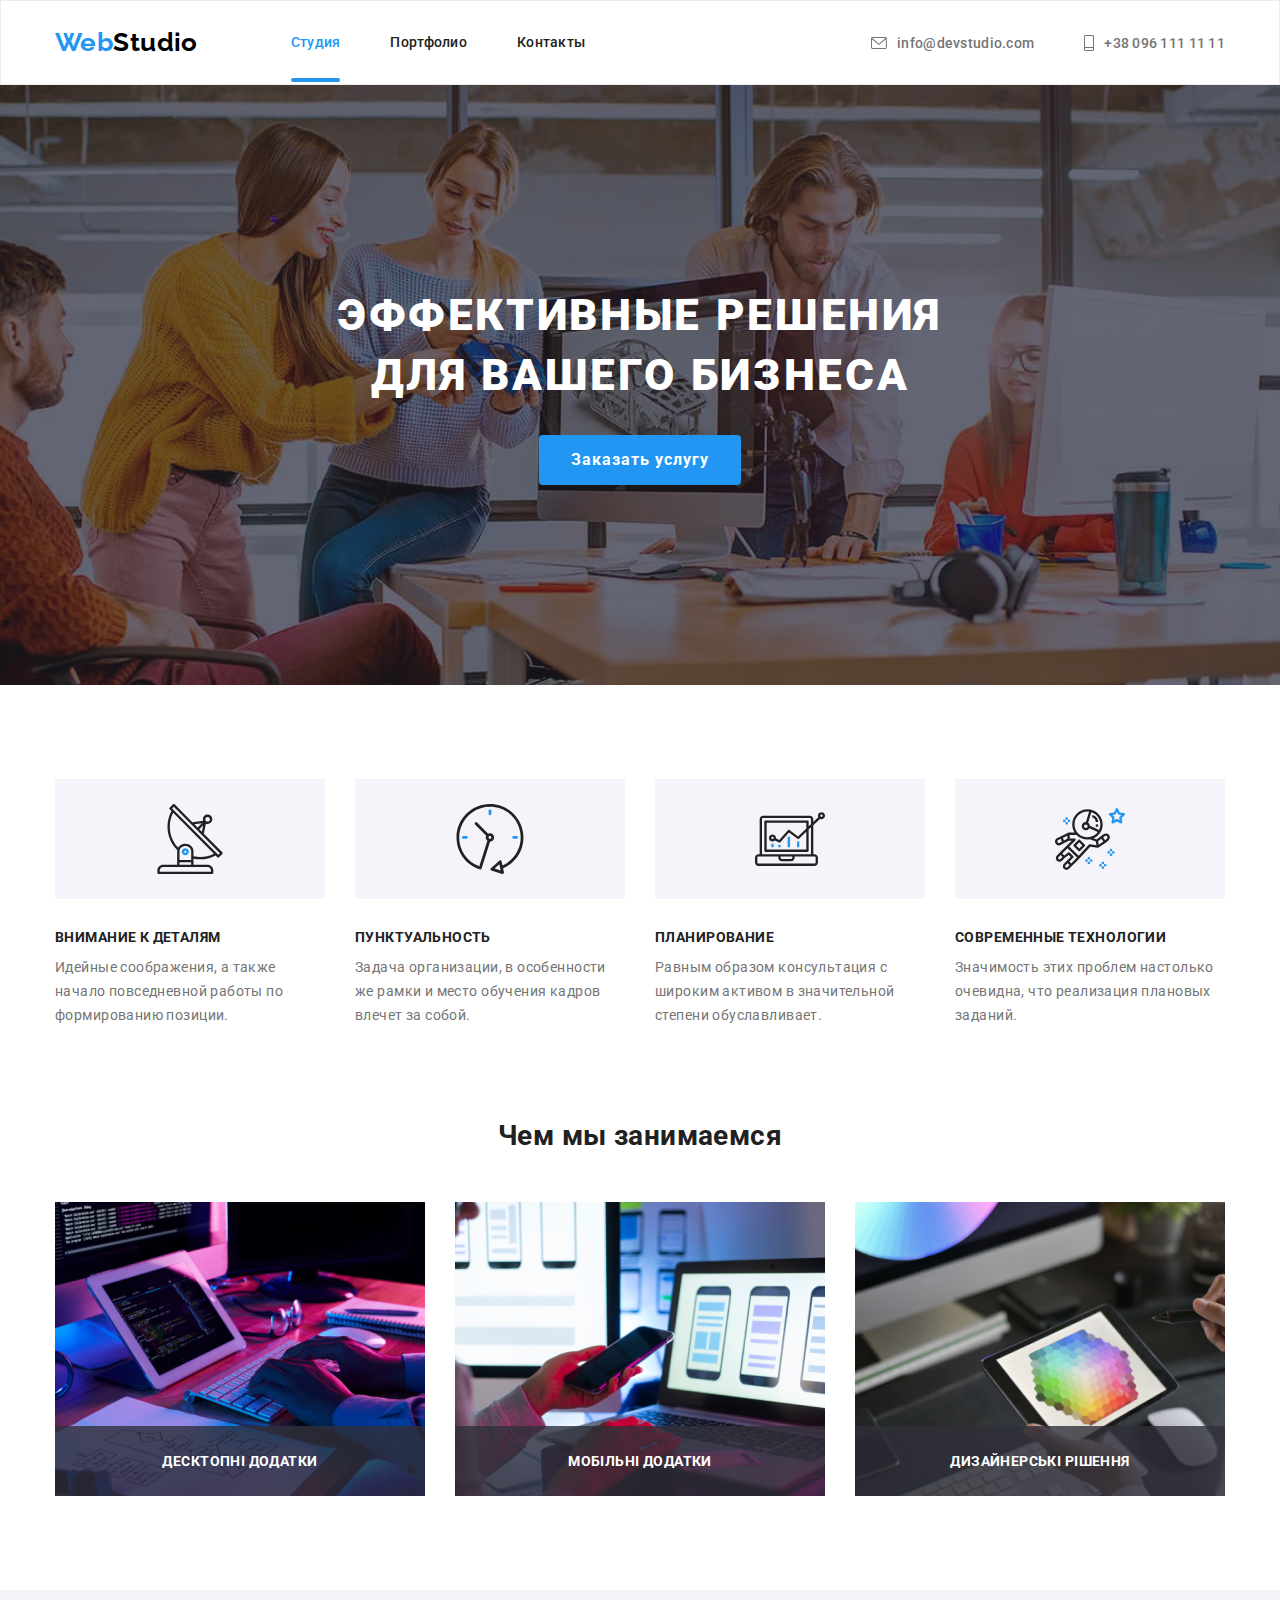
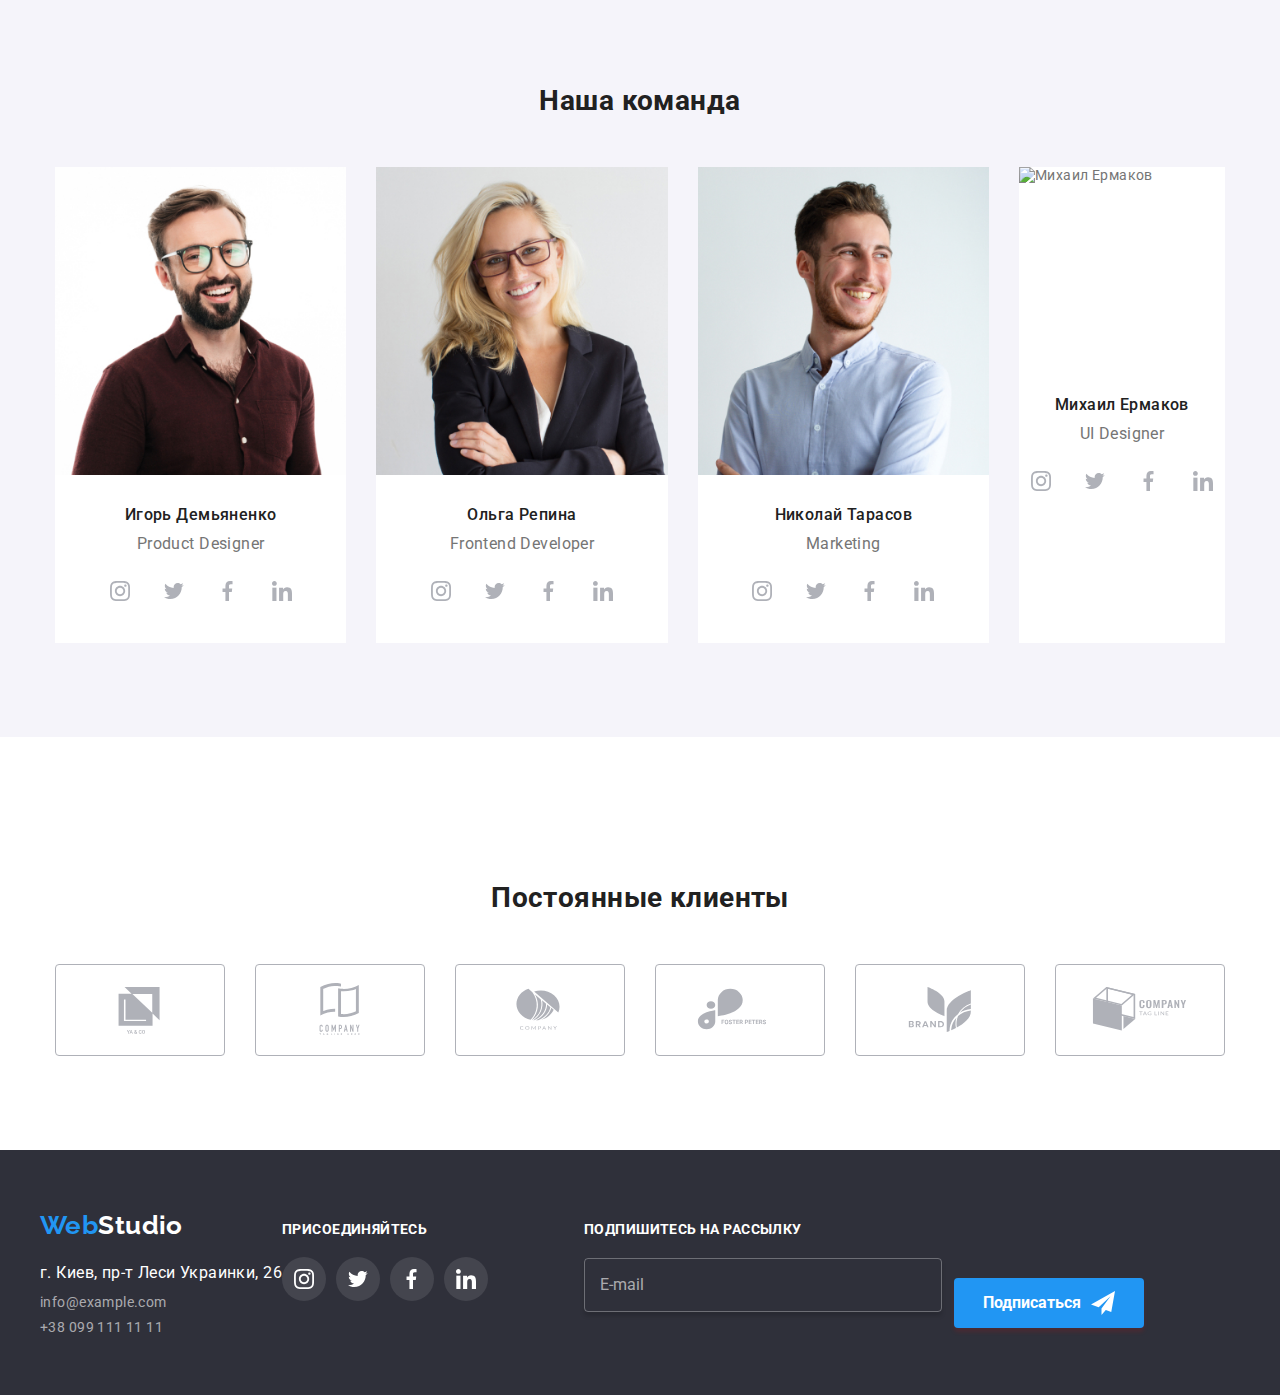
==== commit 45b41863: "update" ====
--- a/index.html
+++ b/index.html
@@ -459,7 +459,7 @@
 
 
                 <img
-                src="./images/misha.jpg"
+                src="./images/misha1.jpg"
                 alt="Михаил Ермаков"
                 width="270"
                 height="260"
--- a/css/main.min.css
+++ b/css/main.min.css
@@ -1 +1 @@
-:root{--background: #ffffff;--text-color: #757575;--active-color: #2196f3;--title-color: #212121;--text-primary-color: #ffffff;--black: #000;--hero-color: #2f303a;--icon-color: #afb1b8;--background-icon: #f5f4fa;--icon-bg-color: rgba(255, 255, 255, 0.1);--border-color: #eeeeee;--transition-dur-and-func: 250ms cubic-bezier(0.4, 0, 0.2, 1)}.visually-hidden{position:absolute;width:1px;height:1px;margin:-1px;border:0;padding:0;white-space:nowrap;clip-path:inset(100%);clip:rect(0 0 0 0);overflow:hidden}.modal-close-btn{display:flex;align-items:center;justify-content:center}body{font-family:"Roboto",sans-serif;font-size:14px;letter-spacing:.03em;color:var(--text-color);background-color:var(--background)}h1,h2,h3,p{margin-top:0;margin-bottom:0}ul,ol{margin-top:0;margin-bottom:0;padding-left:0}img{display:block;width:100%;height:auto}button{cursor:pointer}.list{list-style:none}.link{text-decoration:none}.button__active.active{background-color:var(--active-color);color:var(--text-primary-color)}.modal-btn{display:inline-block;border:none;border-radius:4px;padding:10px 32px;min-width:200px;font-family:"Roboto";font-size:16px;font-weight:700;line-height:1.875;align-items:center;letter-spacing:.06em;color:var(--text-primary-color);background-color:var(--active-color);cursor:pointer;transition:background-color var(--transition-dur-and-func)}.modal-btn:hover,.modal-btn:focus{background-color:#188ce8}.button__active{display:inline-block;border:none;border-radius:4px;margin-top:0;margin-bottom:0;padding:6px 22px;font-family:inherit;font-size:16px;font-weight:500;line-height:1.625;text-align:center;letter-spacing:.03em;cursor:pointer;transition:background-color var(--transition-dur-and-func),box-shadow var(--transition-dur-and-func),color var(--transition-dur-and-func)}.button__active:not(:last-child){margin-left:8px}.button-submit:hover,.button-submit:focus{background-color:#0861ab}.form__subscribe .button-submit svg{margin-left:10px;fill:var(--text-primary-color)}.modal-close-btn{position:absolute;top:8px;right:8px;width:30px;height:30px;border-radius:50%;background-color:rgba(0,0,0,0);border:1px solid rgba(0,0,0,.1);padding:0;transition:border-color var(--transition-dur-and-func),fill var(--transition-dur-and-func)}.modal-close-btn:hover,.modal-close-btn:focus{border-color:var(--active-color)}.modal-close-btn:hover .modal-close-btn-icon,.modal-close-btn:focus .modal-close-btn-icon{fill:var(--active-color)}.modal-btn-form{align-self:center;display:inline-block;border:none;border-radius:4px;padding:10px 32px;min-width:200px;font-family:"Roboto";font-size:16px;font-weight:700;line-height:1.875;align-items:center;letter-spacing:.06em;color:var(--text-primary-color);background-color:var(--active-color);cursor:pointer;transition:background-color var(--transition-dur-and-func)}.modal-btn-form:hover,.modal-btn-form:focus{background-color:#1472c0}.button.current,.button:hover,.button:focus{color:var(--text-primary-color);background-color:var(--active-color);box-shadow:0px 3px 1px rgba(0,0,0,.1),0px 1px 2px rgba(0,0,0,.08),0px 2px 2px rgba(0,0,0,.12)}.modal-close-btn-icon{transition:fill var(--transition-dur-and-func)}.section__title{font-size:36px;font-weight:700;line-height:1.1666666667;text-align:center;color:var(--title-color)}.backdrop{position:fixed;top:0;left:0;width:100%;height:100%;background:rgba(0,0,0,.2);z-index:100;transition:opacity var(--transition-dur-and-func),visibility var(--transition-dur-and-func)}.backdrop.is-hidden{opacity:0;visibility:hidden;pointer-events:none}@media screen and (max-width: 767px){.modal{position:absolute;top:50%;left:50%;transform:translate(-50%, -50%);max-width:450px;width:calc(100% - 30px);background:var(--text-primary-color);padding:40px}.modal-form{display:flex;flex-direction:column}.modal-text{font-style:normal;font-size:20px;font-weight:700;line-height:1.15;text-align:center;color:var(--title-color);margin-bottom:12px}.modal-form__field{margin-bottom:10px}.modal-form__input-desc{display:block;font-style:normal;font-size:12px;font-weight:400;line-height:1.1666666667;letter-spacing:.01em;color:var(--text-color);margin-bottom:4px}.modal-form__input-wrapper{position:relative}.modal-form__input{display:block;width:100%;height:40px;border:1px solid rgba(33,33,33,.2);border-radius:4px;padding-left:42px;font-size:12px;font-weight:400;line-height:1.1666666667;letter-spacing:.01em;color:var(--black);transition:border-color var(--transition-dur-and-func),fill var(--transition-dur-and-func)}.modal-form__input:focus{outline:none;border-color:var(--active-color);transition:fill var(--transition-dur-and-func)}.modal-form__input:focus+.modal-form__input-icon{fill:var(--active-color)}.modal-form__input-icon{position:absolute;top:50%;left:12px;transform:translateY(-50%);transition:fill var(--transition-dur-and-func)}.modal-form__field-desc{margin-bottom:20px}.modal-form-check-desc{display:flex;align-items:center;justify-content:center;margin-bottom:30px;line-height:1.4;flex-wrap:wrap;letter-spacing:.03em;color:var(--text-color);transition:background-image 2s linear}.modal-form-check-desc::before{content:"";display:block;width:15px;height:15px;margin-right:7px;cursor:pointer;border:solid 2px var(--title-color);border-radius:2px;transition:background-color var(--transition-dur-and-func)}.modal-form-check-desc{font-size:12px;font-weight:400;line-height:1.1666666667;color:var(--text-color)}.modal-form-check:checked+.modal-form-check-desc::before{background-color:var(--active-color);border:rgba(0,0,0,0);background-image:url(../images/check.svg);background-size:13px 10px;background-position:center;background-repeat:no-repeat}.modal-form-check:focus+.modal-form-check-desc::before{outline:1px solid var(--active-color);border:none}.modal-form-check-desc-link{display:inline-block;color:var(--active-color);border-bottom:1px solid var(--active-color)}.modal-form-message{display:block;border:1px solid rgba(33,33,33,.2);border-radius:4px;resize:none;width:100%;height:120px;padding:12px 16px;transition:border-color var(--transition-dur-and-func)}.modal-form-message:focus{outline:none;border-color:var(--active-color)}.modal-form-message::placeholder{font-size:12px;font-weight:400;line-height:1.1666666667;letter-spacing:.01em;color:rgba(117,117,117,.5)}}@media screen and (min-width: 768px){.modal{position:absolute;top:50%;left:50%;transform:translate(-50%, -50%);width:calc(100% - 159px);max-width:450px;background:var(--text-primary-color);padding:40px}.modal-form{display:flex;flex-direction:column}.modal-text{font-style:normal;font-size:20px;font-weight:700;line-height:1.15;text-align:center;color:var(--title-color);margin-bottom:12px}.modal-form__field{margin-bottom:10px}.modal-form__input-desc{display:block;font-style:normal;font-size:12px;font-weight:400;line-height:1.1666666667;letter-spacing:.01em;color:var(--text-color);margin-bottom:4px}.modal-form__input-wrapper{position:relative}.modal-form__input{display:block;width:100%;height:40px;border:1px solid rgba(33,33,33,.2);border-radius:4px;padding-left:42px;font-size:12px;font-weight:400;line-height:1.1666666667;letter-spacing:.01em;color:var(--black);transition:border-color var(--transition-dur-and-func),fill var(--transition-dur-and-func)}.modal-form__input:focus{outline:none;border-color:var(--active-color);transition:fill var(--transition-dur-and-func)}.modal-form__input:focus+.modal-form__input-icon{fill:var(--active-color)}.modal-form__input-icon{position:absolute;top:50%;left:12px;transform:translateY(-50%);transition:fill var(--transition-dur-and-func)}.modal-form__field-desc{margin-bottom:20px}.modal-form-check-desc{display:flex;align-items:center;justify-content:center;margin-bottom:30px;line-height:1.4;flex-wrap:wrap;letter-spacing:.03em;color:var(--text-color);transition:background-image 2s linear}.modal-form-check-desc::before{content:"";display:block;width:15px;height:15px;margin-right:7px;cursor:pointer;border:solid 2px var(--title-color);border-radius:2px;transition:background-color var(--transition-dur-and-func)}.modal-form-check-desc{font-size:12px;font-weight:400;line-height:1.1666666667;color:var(--text-color)}.modal-form-check:checked+.modal-form-check-desc::before{background-color:var(--active-color);border:rgba(0,0,0,0);background-image:url(../images/check.svg);background-size:13px 10px;background-position:center;background-repeat:no-repeat}.modal-form-check:focus+.modal-form-check-desc::before{outline:1px solid var(--active-color);border:none}.modal-form-check-desc-link{display:inline-block;color:var(--active-color);border-bottom:1px solid var(--active-color)}.modal-form-message{display:block;border:1px solid rgba(33,33,33,.2);border-radius:4px;resize:none;width:100%;height:120px;padding:12px 16px;transition:border-color var(--transition-dur-and-func)}.modal-form-message:focus{outline:none;border-color:var(--active-color)}.modal-form-message::placeholder{font-size:12px;font-weight:400;line-height:1.1666666667;letter-spacing:.01em;color:rgba(117,117,117,.5)}}@media screen and (min-width: 1200px){.modal{position:absolute;top:50%;left:50%;transform:translate(-50%, -50%);max-width:528px;height:580px;width:calc(100% - 536px);background:var(--text-primary-color);padding:40px}.modal-form{display:flex;flex-direction:column}.modal-text{margin-bottom:12px;font-size:20px;font-weight:700;line-height:1.15;text-align:center;color:var(--title-color)}.modal-form__field{margin-bottom:10px}.modal-form__input-desc{display:block;font-style:normal;font-size:12px;font-weight:400;line-height:1.1666666667;letter-spacing:.01em;color:var(--text-color);margin-bottom:4px}.modal-form__input-wrapper{position:relative}.modal-form__input{display:block;width:100%;height:40px;border:1px solid rgba(33,33,33,.2);border-radius:4px;padding-left:42px;font-size:12px;font-weight:400;line-height:1.1666666667;letter-spacing:.01em;color:var(--black);transition:border-color var(--transition-dur-and-func),fill var(--transition-dur-and-func)}.modal-form__input:focus{outline:none;border-color:var(--active-color);transition:fill var(--transition-dur-and-func)}.modal-form__input:focus+.modal-form__input-icon{fill:var(--active-color)}.modal-form__input-icon{position:absolute;top:50%;left:12px;transform:translateY(-50%);transition:fill var(--transition-dur-and-func)}.modal-form__field-desc{margin-bottom:20px}.modal-form-check-desc{display:flex;align-items:center;justify-content:center;margin-bottom:30px;line-height:1.4;letter-spacing:.03em;color:var(--text-color);transition:background-image 2s linear}.modal-form-check-desc::before{content:"";display:block;width:15px;height:15px;margin-right:7px;cursor:pointer;border:solid 2px var(--title-color);border-radius:2px;transition:background-color var(--transition-dur-and-func)}.modal-form-check-desc{font-size:14px;font-weight:400;line-height:1.7142857143;color:var(--text-color)}.modal-form-check:checked+.modal-form-check-desc::before{background-color:var(--active-color);border:rgba(0,0,0,0);background-image:url(../images/check.svg);background-size:13px 10px;background-position:center;background-repeat:no-repeat}.modal-form-check:focus+.modal-form-check-desc::before{outline:1px solid var(--active-color);border:none}.modal-form-check-desc-link{display:inline-block;color:var(--active-color);border-bottom:1px solid var(--active-color)}.modal-form-message{display:block;border:1px solid rgba(33,33,33,.2);border-radius:4px;resize:none;width:100%;height:120px;padding:12px 16px;transition:border-color var(--transition-dur-and-func)}.modal-form-message:focus{outline:none;border-color:var(--active-color)}.modal-form-message::placeholder{font-size:12px;font-weight:400;line-height:1.1666666667;letter-spacing:.01em;color:rgba(117,117,117,.5)}}@media screen and (max-width: 767px){.projects__title{font-size:0;color:rgba(0,0,0,0)}.filter{display:flex;gap:8px;justify-content:flex-start;flex-wrap:wrap}}@media screen and (min-width: 768px){.projects__title{font-size:0;color:rgba(0,0,0,0)}.filter{list-style:none;display:flex;justify-content:center;margin-bottom:50px}.filter__item:not(:last-child){margin-right:8px}}@media screen and (min-width: 1200px){.projects__title{font-size:0;color:rgba(0,0,0,0)}.filter{list-style:none;display:flex;justify-content:center;margin-bottom:50px}.filter__item:not(:last-child){margin-right:8px}}.projects__title{font-size:0;color:rgba(0,0,0,0)}.filter{list-style:none;display:flex;margin-bottom:50px}.filter__item:not(:last-child){margin-right:8px}.section{padding:94px 0}.container{padding-left:15px;padding-right:15px}@media screen and (min-width: 480px){.container{max-width:480px;margin-left:auto;margin-right:auto}}@media screen and (min-width: 768px){.container{max-width:768px}}@media screen and (min-width: 1200px){.container{max-width:1200px}}.mobile-menu{position:fixed;width:100%;height:100%;top:0;left:0;z-index:1000;background-color:#fff;opacity:0;visibility:hidden;pointer-events:none;flex-direction:column;right:0;overflow:scroll;height:100vh;width:100vw;padding:48px 10px 48px 40px}.mobile-menu.is-open{opacity:1;visibility:visible;pointer-events:auto;transition:opacity var(--transition-dur-and-func),visibility var(--transition-dur-and-func)}.mobile-menu__close-btn{position:absolute;top:25px;right:21px;background-color:rgba(0,0,0,0);border:none;padding:0;line-height:0}@media screen and (max-width: 325px){.phone-number{display:flex;align-items:center;font-size:25px;font-weight:500;line-height:1.6;letter-spacing:.02em;color:var(--active-color);fill:var(--icon-color);transition:color var(--transition-dur-and-func),fill var(--transition-dur-and-func);margin-bottom:32px}.menu{display:none}.contact{display:none}.logo{font-family:"Raleway",sans-serif;font-size:26px;font-weight:700;line-height:1.1923076923;color:var(--black);margin-right:93px;padding-top:24px;padding-bottom:25px;display:block;padding-left:15px}.blue{color:var(--active-color)}.mobile-menu-open{background-color:rgba(0,0,0,0);border:none;padding:0;line-height:0}.page-header .contact-link{color:var(--text-color)}.page-header-container{display:flex;align-items:center}.page-nav{display:flex;align-items:center}.menu__item{font-size:40px;font-weight:500;line-height:1.175;letter-spacing:.02em;color:var(--title-color);padding-top:32px;padding-bottom:32px;transition:color var(--transition-dur-and-func)}.menu__item.current{position:relative;color:var(--active-color)}.menu__item.current,.menu__item:focus,.menu__item:hover,.menu__item .contact:focus,.menu__item .contact:hover{color:var(--active-color)}.menu__list:not(:last-child){margin-bottom:32px}.mail-link{display:flex;align-items:center;font-size:21px;font-weight:500;line-height:1.3333333333;letter-spacing:.02em;flex-wrap:wrap;color:var(--text-color);fill:var(--icon-color);transition:color var(--transition-dur-and-func),fill var(--transition-dur-and-func)}.nav-contacts-icon{fill:currentColor;margin-right:10px}.phone-number:hover,.phone-number:focus,.footer__list-phone:hover,.footer__list-phone:focus{color:var(--active-color)}.menu-1{margin-bottom:302px}.contact-1{margin-bottom:64px}.menu__socials-text{display:flex;flex-wrap:wrap}.socials-text__item{position:relative}.socials-text__item:not(:last-child){margin-right:20px}.socials-text__item:not(:last-child):after{content:"";position:absolute;right:-10px;top:0;display:block;height:100%;width:1px;background-color:rgba(33,33,33,.2)}.socials-text__link{font-size:18px;font-weight:500;line-height:1.2222222222;letter-spacing:.02em;color:var(--active-color)}.header{border:1px solid #ececec}}@media screen and (min-width: 326px){.menu{display:none}.contact{display:none}.logo{font-family:"Raleway",sans-serif;font-size:26px;font-weight:700;line-height:1.1923076923;color:var(--black);margin-right:93px;padding-top:24px;padding-bottom:25px;display:block;padding-left:15px}.blue{color:var(--active-color)}.mobile-menu-open{background-color:rgba(0,0,0,0);border:none;padding:0;line-height:0}.page-header .contact-link{color:var(--text-color)}.page-header-container{display:flex;align-items:center}.page-nav{display:flex;align-items:center}.menu__item{font-size:40px;font-weight:500;line-height:1.175;letter-spacing:.02em;color:var(--title-color);padding-top:32px;padding-bottom:32px;transition:color var(--transition-dur-and-func)}.menu__item.current{position:relative;color:var(--active-color)}.menu__item.current,.menu__item:focus,.menu__item:hover,.menu__item .contact:focus,.menu__item .contact:hover{color:var(--active-color)}.menu__list:not(:last-child){margin-bottom:32px}.mail-link{display:flex;align-items:center;font-size:24px;font-weight:500;line-height:1.1666666667;letter-spacing:.02em;flex-wrap:wrap;color:var(--text-color);fill:var(--icon-color);transition:color var(--transition-dur-and-func),fill var(--transition-dur-and-func)}.nav-contacts-icon{fill:currentColor;margin-right:10px}.phone-number{display:flex;align-items:center;font-size:34px;font-weight:500;line-height:1.1764705882;letter-spacing:.02em;color:var(--active-color);fill:var(--icon-color);transition:color var(--transition-dur-and-func),fill var(--transition-dur-and-func);margin-bottom:32px}.phone-number:hover,.phone-number:focus,.footer__list-phone:hover,.footer__list-phone:focus{color:var(--active-color)}.menu-1{margin-bottom:302px}.contact-1{margin-bottom:64px}.menu__socials-text{display:flex;flex-wrap:wrap}.socials-text__item{position:relative}.socials-text__item:not(:last-child){margin-right:20px}.socials-text__item:not(:last-child):after{content:"";position:absolute;right:-10px;top:0;display:block;height:100%;width:1px;background-color:rgba(33,33,33,.2)}.socials-text__link{font-size:18px;font-weight:500;line-height:1.2222222222;letter-spacing:.02em;color:var(--active-color)}.header{border:1px solid #ececec}}.page-header-container{display:flex;justify-content:space-between;align-items:center}@media screen and (min-width: 768px){.mobile-menu-open{display:none}.page-header .contact-link{color:var(--text-color)}.page-header-container{display:flex;align-items:center}.page-nav{display:flex;align-items:center}.logo{font-family:"Raleway",sans-serif;font-size:26px;font-weight:700;line-height:1.1923076923;color:var(--black);margin-right:88px;padding-top:26px;padding-bottom:26px;display:block}.menu__item{font-size:14px;font-weight:500;line-height:1.1428571429;letter-spacing:.02em;color:var(--title-color);padding-top:32px;padding-bottom:32px;transition:color var(--transition-dur-and-func)}.menu__item.current{position:relative;color:var(--active-color)}.menu__item.current,.menu__item:focus,.menu__item:hover,.menu__item .contact:focus,.menu__item .contact:hover{color:var(--active-color)}.menu__item.current::after{content:"";display:block;width:100%;height:4px;border-radius:2px;background:var(--active-color);position:absolute;display:block;left:0;bottom:0}.menu__list,.contact{list-style:none}.menu{display:flex;align-items:center;padding-top:32px;padding-bottom:32px;color:var(--primary-text-color)}.menu__list:not(:last-child){margin-right:50px}.blue{color:var(--active-color)}.mail-link{display:flex;align-items:center;margin-bottom:10px;font-size:14px;font-weight:500;line-height:1.1428571429;letter-spacing:.02em;color:var(--text-color);fill:var(--icon-color);transition:color var(--transition-dur-and-func),fill var(--transition-dur-and-func)}.nav-contacts-icon{fill:currentColor;margin-right:10px}.phone-number{display:flex;align-items:center;font-size:14px;font-weight:500;line-height:1.1428571429;letter-spacing:.02em;color:var(--text-color);fill:var(--icon-color);transition:color var(--transition-dur-and-func),fill var(--transition-dur-and-func)}.phone-number:hover,.phone-number:focus,.footer__list-phone:hover,.footer__list-phone:focus{color:var(--active-color)}.contact{align-items:center;margin-left:auto}.header{border:1px solid #ececec}}@media screen and (min-width: 1200px){.page-header .contact-link{color:var(--text-color)}.page-header-container{display:flex;align-items:center}.page-nav{display:flex;align-items:center}.logo{font-family:"Raleway",sans-serif;font-size:26px;font-weight:700;line-height:1.1923076923;color:var(--black);margin-right:93px;padding-top:26px;padding-bottom:26px;display:block}.menu__item{font-size:14px;font-weight:500;line-height:1.1428571429;letter-spacing:.02em;color:var(--title-color);padding-top:32px;padding-bottom:32px;transition:color var(--transition-dur-and-func)}.menu__item.current{position:relative;color:var(--active-color)}.menu__item.current,.menu__item:focus,.menu__item:hover,.menu__item .contact:focus,.menu__item .contact:hover{color:var(--active-color)}.menu__item.current::after{content:"";display:block;width:100%;height:4px;border-radius:2px;background:var(--active-color);position:absolute;display:block;left:0;bottom:0}.menu__list,.contact{list-style:none}.menu{display:flex;align-items:center;padding-top:32px;padding-bottom:32px;color:var(--primary-text-color)}.menu__list:not(:last-child){margin-right:50px}.blue{color:var(--active-color)}.mail-link{display:flex;align-items:center;padding-top:32px;padding-bottom:21px;font-size:14px;font-weight:500;line-height:1.1428571429;letter-spacing:.02em;color:var(--text-color);fill:var(--icon-color);transition:color var(--transition-dur-and-func),fill var(--transition-dur-and-func)}.nav-contacts-icon{fill:currentColor;margin-right:10px}.contact .item+.item{margin-left:50px}.phone-number{display:flex;align-items:center;padding-top:32px;padding-bottom:32px;font-size:14px;font-weight:500;line-height:1.1428571429;letter-spacing:.02em;color:var(--text-color);fill:var(--icon-color);transition:color var(--transition-dur-and-func),fill var(--transition-dur-and-func)}.phone-number:hover,.phone-number:focus,.footer__list-phone:hover,.footer__list-phone:focus{color:var(--active-color)}.contact{display:flex;align-items:center;margin-left:auto}.header{border:1px solid #ececec}}@media screen and (max-width: 767px){.hero{padding:120px 0;background-color:var(--hero-color);text-align:center;margin-right:auto;margin-left:auto;background-repeat:no-repeat;background-image:linear-gradient(to right, rgba(47, 48, 58, 0.4), rgba(47, 48, 58, 0.4)),url(../images/phone/backround.jpg);background-position:center;background-size:cover}}@media screen and (max-width: 767px)and (min-device-pixel-ratio: 2),screen and (max-width: 767px)and (-webkit-min-device-pixel-ratio: 2),screen and (max-width: 767px)and (min-resolution: 192dpi),screen and (max-width: 767px)and (min-resolution: 2dppx){.hero{background-image:linear-gradient(to right, rgba(47, 48, 58, 0.4), rgba(47, 48, 58, 0.4)),url(../images/phone/backround@2x.jpg)}}@media screen and (max-width: 767px){.hero__title{margin-top:0;margin-bottom:30px;margin-left:auto;margin-right:auto;font-size:26px;font-weight:900;line-height:1.6153846154;text-align:center;letter-spacing:.06em;text-transform:uppercase;color:var(--text-primary-color)}}@media screen and (min-width: 768px){.hero{padding:118px 0;background-color:var(--hero-color);text-align:center;max-width:1199px;margin-right:auto;margin-left:auto;background-repeat:no-repeat;background-image:linear-gradient(to right, rgba(47, 48, 58, 0.4), rgba(47, 48, 58, 0.4)),url(../images/tablet/backround.jpg);background-position:center;background-size:cover}}@media screen and (min-width: 768px)and (min-device-pixel-ratio: 2),screen and (min-width: 768px)and (-webkit-min-device-pixel-ratio: 2),screen and (min-width: 768px)and (min-resolution: 192dpi),screen and (min-width: 768px)and (min-resolution: 2dppx){.hero{background-image:linear-gradient(to right, rgba(47, 48, 58, 0.4), rgba(47, 48, 58, 0.4)),url(../images/tablet/backround@2x.jpg)}}@media screen and (min-width: 768px){.hero__title{margin-top:0;margin-bottom:30px;margin-left:auto;margin-right:auto;width:360px;font-size:26px;font-weight:900;line-height:1.6153846154;text-align:center;letter-spacing:.06em;text-transform:uppercase;color:var(--text-primary-color)}}@media screen and (min-width: 1200px){.hero{padding:200px 0;background-color:var(--hero-color);text-align:center;max-width:1600px;margin-right:auto;margin-left:auto;background-repeat:no-repeat;background-image:linear-gradient(to right, rgba(47, 48, 58, 0.4), rgba(47, 48, 58, 0.4)),url(../images/backround/backround.jpg);background-position:center;background-size:cover}}@media screen and (min-width: 1200px)and (min-device-pixel-ratio: 2),screen and (min-width: 1200px)and (-webkit-min-device-pixel-ratio: 2),screen and (min-width: 1200px)and (min-resolution: 192dpi),screen and (min-width: 1200px)and (min-resolution: 2dppx){.hero{background-image:linear-gradient(to right, rgba(47, 48, 58, 0.4), rgba(47, 48, 58, 0.4)),url(../images/desctop/backround@2x.jpg)}}@media screen and (min-width: 1200px){.hero__title{margin-top:0;margin-bottom:30px;margin-left:auto;margin-right:auto;width:696px;font-size:44px;font-weight:900;line-height:1.3636363636;text-align:center;letter-spacing:.06em;text-transform:uppercase;color:var(--text-primary-color)}}@media screen and (max-width: 767px){.about-list{flex-wrap:wrap;gap:30px}.about{font-size:14px;font-weight:700;line-height:1.1428571429;text-transform:uppercase;color:var(--title-color);margin-bottom:10px;text-align:center}.about__description{font-size:14px;font-weight:400;line-height:1.7142857143;flex-wrap:wrap;height:70px}.feature-icon{flex-wrap:wrap;display:flex;justify-content:center;align-items:center;height:120px;margin-bottom:30px;background-color:var(--background-icon)}.feature-icon__item{display:flex;flex-wrap:wrap;width:70px;height:70px}.about-list__item{width:100%}}@media screen and (min-width: 768px){.about-list{display:flex;flex-wrap:wrap;gap:30px}.about{font-size:14px;font-weight:700;line-height:1.1428571429;text-transform:uppercase;color:var(--title-color);margin-bottom:10px}.about__description{font-size:14px;font-weight:400;line-height:1.7142857143;flex-wrap:wrap;width:270px;height:70px}.feature-icon{flex-wrap:wrap;height:120px;display:flex;justify-content:center;align-items:center;margin-bottom:30px;background-color:var(--background-icon)}.feature-icon__item{display:flex;flex-wrap:wrap;width:70px;height:70px}.about-list__item{flex-basis:calc((100% - 30px)/2)}}@media screen and (min-width: 1200px){.about-list{display:flex;flex-wrap:wrap;gap:30px}.about{font-size:14px;font-weight:700;line-height:1.1428571429;text-transform:uppercase;color:var(--title-color);margin-bottom:10px}.about__description{font-size:14px;font-weight:400;line-height:1.7142857143;flex-wrap:wrap;width:270px;height:70px}.feature-icon{flex-wrap:wrap;display:flex;justify-content:center;align-items:center;height:120px;margin-bottom:30px;background-color:var(--background-icon)}.feature-icon__item{display:flex;flex-wrap:wrap;width:70px;height:70px}.about-list__item{flex-basis:calc((100% - 30px)/5)}}@media screen and (max-width: 767px){.about-img{display:none}}@media screen and (max-width: 1199px){.about-img{display:none}}.about-img{padding-top:0}.work-progress{margin-top:50px;display:flex;gap:30px}.work-progress__item{position:relative}.work-progress-text{position:absolute;bottom:0;left:0;width:100%;margin-bottom:0;padding:27px 0;text-align:center;color:var(--text-primary-color);font-size:14px;font-weight:700;line-height:1.1428571429;text-transform:uppercase;background-color:rgba(47,48,58,.8)}@media screen and (max-width: 767px){.team{background:#f5f4fa}.team-item{background-color:var(--text-primary-color)}.employees{margin-top:50px;display:flex;gap:30px;flex-wrap:wrap;width:100%}.employees__name{font-size:16px;font-weight:500;line-height:1.1875;text-align:center;color:var(--title-color);margin-bottom:10px;padding-top:30px}.employees__position{font-size:16px;font-weight:400;line-height:1.1875;text-align:center;margin-bottom:16px}.team-social__list{display:flex;gap:10px;justify-content:center;margin:0px;padding-bottom:30px}.team__social{display:flex;justify-content:center}.team-social__link{width:44px;height:44px;border-radius:50%;display:flex;align-items:center;justify-content:center;fill:var(--icon-color);transition:background-color var(--transition-dur-and-func),fill var(--transition-dur-and-func)}.team-social__link:hover,.team-social__link:focus{fill:var(--text-primary-color);background:var(--active-color)}.team-social__icon{width:20px;height:20px}.section__title{font-size:28px;font-weight:700;line-height:1.1785714286;text-align:center;color:var(--title-color)}}@media screen and (min-width: 768px){.team{background:#f5f4fa}.team-item{background-color:var(--text-primary-color)}.employees{margin-top:50px;display:flex;gap:30px;flex-wrap:wrap}.employees__name{font-size:16px;font-weight:500;line-height:1.1875;text-align:center;color:var(--title-color);margin-bottom:10px;padding-top:30px}.employees__position{font-size:16px;font-weight:400;line-height:1.1875;text-align:center;margin-bottom:16px}.team-social__list{display:flex;gap:10px;justify-content:center;margin:0px;padding-bottom:30px}.team__social{display:flex;justify-content:center}.team-social__link{width:44px;height:44px;border-radius:50%;display:flex;align-items:center;justify-content:center;fill:var(--icon-color);transition:background-color var(--transition-dur-and-func),fill var(--transition-dur-and-func)}.team-social__link:hover,.team-social__link:focus{fill:var(--text-primary-color);background:var(--active-color)}.team-social__icon{width:20px;height:20px}.section__title{font-size:28px;font-weight:700;line-height:1.1785714286;text-align:center;color:var(--title-color)}}@media screen and (min-width: 1200px){.team{background:#f5f4fa}.team-item{background-color:var(--text-primary-color)}.employees{margin-top:50px;display:flex;gap:30px;flex-wrap:nowrap}.employees__name{font-size:16px;font-weight:500;line-height:1.1875;text-align:center;color:var(--title-color);margin-bottom:10px;padding-top:30px}.employees__position{font-size:16px;font-weight:400;line-height:1.1875;text-align:center;margin-bottom:16px}.team-social__list{display:flex;gap:10px;justify-content:center;margin:0px;padding-bottom:30px}.team__social{display:flex;justify-content:center}.team-social__link{width:44px;height:44px;border-radius:50%;display:flex;align-items:center;justify-content:center;fill:var(--icon-color);transition:background-color var(--transition-dur-and-func),fill var(--transition-dur-and-func)}.team-social__link:hover,.team-social__link:focus{fill:var(--text-primary-color);background:var(--active-color)}.team-social__icon{width:20px;height:20px}}@media screen and (max-width: 767px){.clients{display:flex;gap:30px;margin-top:50px;flex-wrap:wrap}.clients__item{width:calc((100% - 30px)/2)}.clients__link{display:flex;align-items:center;justify-content:center;width:100%;height:92px;border:1px solid var(--icon-color);border-radius:4px;fill:var(--icon-color);transition:fill var(--transition-dur-and-func),border var(--transition-dur-and-func)}.clients__link:hover,.clients__link:focus{fill:var(--active-color);border:1px solid var(--active-color)}}@media screen and (min-width: 768px){.clients{display:flex;justify-content:center;gap:30px;margin-top:50px;flex-wrap:wrap}.clients__link{display:flex;align-items:center;justify-content:center;flex-wrap:wrap;width:226px;height:92px;border:1px solid var(--icon-color);border-radius:4px;fill:var(--icon-color);transition:fill var(--transition-dur-and-func),border var(--transition-dur-and-func)}.clients__link:hover,.clients__link:focus{fill:var(--active-color);border:1px solid var(--active-color)}}@media screen and (min-width: 1200px){.clients{display:flex;justify-content:center;gap:30px;margin-top:50px}.clients__item{width:calc((100% - 150px)/6)}.clients__link{display:flex;align-items:center;justify-content:center;flex-wrap:wrap;width:170px;height:92px;border:1px solid var(--icon-color);border-radius:4px;fill:var(--icon-color);transition:fill var(--transition-dur-and-func),border var(--transition-dur-and-func)}.clients__link:hover,.clients__link:focus{fill:var(--active-color);border:1px solid var(--active-color)}}@media screen and (max-width: 767px){.footer{background-color:var(--hero-color);padding-top:60px;padding-bottom:60px;text-align:center}.footer__logo{font-family:"Raleway",sans-serif;font-size:26px;font-weight:700;line-height:1.1923076923;color:var(--text-primary-color);display:block;margin-bottom:20px}.address{font-style:normal}.address__contact{align-items:baseline;margin-bottom:60px}.footer__list :last-of-type{margin-bottom:0;padding-bottom:0}.footer__list:not(:last-child){margin-bottom:9px}.footer__list{padding-left:auto;padding-right:auto}.maps-go{font-size:14px;font-weight:400;line-height:1.7142857143;color:var(--text-primary-color)}.footer__list-mail,.footer__list-phone{color:rgba(255,255,255,.6);transition:color var(--transition-dur-and-func)}.mail-link:hover,.mail-link:focus,.footer__list-mail:hover,.footer__list-mail:focus{color:var(--active-color)}.footer__address-social{align-items:baseline;justify-content:space-between}}@media screen and (min-width: 768px){.footer{background-color:var(--hero-color);padding-top:60px;padding-bottom:60px;text-align:center}.maps-go{font-size:16px;font-weight:400;line-height:1.5;color:var(--text-primary-color)}.footer__list-mail,.footer__list-phone{color:rgba(255,255,255,.6);transition:color var(--transition-dur-and-func)}.mail-link:hover,.mail-link:focus,.footer__list-mail:hover,.footer__list-mail:focus{color:var(--active-color)}.footer__logo{font-family:"Raleway",sans-serif;font-size:26px;font-weight:700;line-height:1.1923076923;color:var(--text-primary-color);display:block;margin-bottom:20px}.address{font-style:normal}.address__contact{align-items:baseline;margin-bottom:60px}.footer__list :last-of-type{margin-bottom:0;padding-bottom:0}.footer__list:not(:last-child){margin-bottom:9px}.footer__address-social{display:flex;align-items:baseline;justify-content:space-between}}@media screen and (min-width: 1200px){.footer{background-color:var(--hero-color);padding-top:60px;padding-bottom:60px;text-align:left}.maps-go{font-size:16px;font-weight:400;line-height:1.5;color:var(--text-primary-color)}.footer__list-mail,.footer__list-phone{color:rgba(255,255,255,.6);transition:color var(--transition-dur-and-func)}.mail-link:hover,.mail-link:focus,.footer__list-mail:hover,.footer__list-mail:focus{color:var(--active-color)}.footer__logo{font-family:"Raleway",sans-serif;font-size:26px;font-weight:700;line-height:1.1923076923;color:var(--text-primary-color);display:block;margin-bottom:20px}.address{font-style:normal}.address__contact{margin-bottom:0}.footer__list :last-of-type{margin-bottom:0;padding-bottom:0}.footer__list:not(:last-child){margin-bottom:9px}.footer__address-social{display:flex;align-items:baseline;justify-content:space-between;padding-left:0;padding-right:0}}@media screen and (max-width: 767px){.social__title{margin-bottom:20px;font-size:14px;font-weight:700;line-height:1.1428571429;text-transform:uppercase;font-style:normal;color:var(--background)}.social__list{display:flex;align-items:center;justify-content:center;gap:10px}.social__list-item{display:flex;flex-wrap:wrap;width:44px;height:44px;border-radius:50%;background:var(--icon-bg-color)}.social__link{display:flex;align-items:center;justify-content:center;width:44px;height:44px;border-radius:50%;flex-wrap:wrap;fill:var(--text-primary-color);transition:background-color var(--transition-dur-and-func),fill var(--transition-dur-and-func)}.social__link:hover,.social__link:focus{background-color:var(--active-color)}.social__link-logo{width:20px;height:20px}.social{margin-bottom:60px}}@media screen and (min-width: 768px){.social__title{margin-bottom:20px;font-size:14px;font-weight:700;line-height:1.1428571429;text-transform:uppercase;font-style:normal;color:var(--background)}.social__list{display:flex;align-items:center;justify-content:center;gap:10px}.social__list-item{display:flex;flex-wrap:wrap;width:44px;height:44px;border-radius:50%;background:var(--icon-bg-color)}.social__link{display:flex;align-items:center;justify-content:center;width:44px;height:44px;border-radius:50%;flex-wrap:wrap;fill:var(--text-primary-color);transition:background-color var(--transition-dur-and-func),fill var(--transition-dur-and-func)}.social__link:hover,.social__link:focus{background-color:var(--active-color)}.social__link-logo{width:20px;height:20px}.footer__address-social{flex-wrap:wrap;display:flex;justify-content:space-between}}@media screen and (min-width: 1200px){.social__title{margin-bottom:20px;font-size:14px;font-weight:700;line-height:1.1428571429;text-transform:uppercase;font-style:normal;color:var(--background)}.social__list{display:flex;align-items:center;justify-content:center;gap:10px}.social__list-item{display:flex;flex-wrap:wrap;width:44px;height:44px;border-radius:50%;background:var(--icon-bg-color)}.social__link{display:flex;align-items:center;justify-content:center;width:44px;height:44px;border-radius:50%;flex-wrap:wrap;fill:var(--text-primary-color);transition:background-color var(--transition-dur-and-func),fill var(--transition-dur-and-func)}.social__link:hover,.social__link:focus{background-color:var(--active-color)}.social__link-logo{width:20px;height:20px}}@media screen and (max-width: 767px){.form__subscribe .form__input{width:100%;padding:16px 15px;font-size:16px;font-weight:400;line-height:1.25;color:var(--background);background:rgba(0,0,0,0);outline:none;cursor:pointer;border:1px solid rgba(255,255,255,.3);box-shadow:0px 4px 4px rgba(0,0,0,.15);border-radius:4px;transition:border var(--transition-dur-and-func)}.form__subscribe .form__input:focus{outline:none;border:1px solid var(--active-color)}.form__subscribe .form__input::placeholder{color:rgba(255,255,255,.6)}.footer__title{margin-bottom:20px;font-weight:700;font-size:14px;line-height:1.14;text-transform:uppercase;color:var(--background)}.form__subscribe .offer{margin-bottom:20px;font-size:14px;font-weight:700;line-height:1.1428571429;text-transform:uppercase;color:var(--background)}.form__subscribe-fields{border:none;padding:0}.form__subscribe .button-submit{border:none;font-family:"Roboto";font-style:normal;font-size:16px;font-weight:700;line-height:1.875;margin-top:20px;background-color:var(--active-color);color:var(--text-primary-color);align-items:center;justify-content:center;padding:10px 29px;box-shadow:0px 4px 4px rgba(230,13,13,.15);border-radius:4px;transition:background-color var(--transition-dur-and-func)}}@media screen and (min-width: 768px){.form__subscribe .form__input{width:100%;padding:16px 15px;font-size:16px;font-weight:400;line-height:1.25;color:var(--background);background:rgba(0,0,0,0);outline:none;padding-bottom:20px;cursor:pointer;border:1px solid rgba(255,255,255,.3);box-shadow:0px 4px 4px rgba(0,0,0,.15);border-radius:4px;transition:border var(--transition-dur-and-func)}.form__subscribe .form__input:focus{outline:none;border:1px solid var(--active-color)}.form__subscribe .form__input::placeholder{color:rgba(255,255,255,.6)}.footer__title{margin-bottom:20px;font-weight:700;font-size:14px;line-height:1.14;text-transform:uppercase;color:var(--background)}.form__subscribe .offer{margin-bottom:20px;font-size:14px;font-weight:700;line-height:1.1428571429;text-transform:uppercase;color:var(--background)}.form__subscribe-fields{border:none;padding:0}.form__subscribe .form__field{margin-right:12px}.form__subscribe .button-submit{border:none;font-family:"Roboto";font-style:normal;font-size:16px;font-weight:700;line-height:1.875;margin-top:20px;background-color:var(--active-color);color:var(--text-primary-color);align-items:center;justify-content:center;padding:10px 29px;box-shadow:0px 4px 4px rgba(230,13,13,.15);border-radius:4px;transition:background-color var(--transition-dur-and-func)}.footer-subscribe{min-width:450px;margin-right:auto;margin-left:auto}.form__input{padding-bottom:20px}}@media screen and (min-width: 1200px){.form__subscribe .form__input{min-width:358px;padding:16px 15px;font-size:16px;font-weight:400;line-height:1.25;color:var(--background);background:rgba(0,0,0,0);outline:none;cursor:pointer;border:1px solid rgba(255,255,255,.3);box-shadow:0px 4px 4px rgba(0,0,0,.15);border-radius:4px;transition:border var(--transition-dur-and-func)}.form__subscribe .form__input:focus{outline:none;border:1px solid var(--active-color)}.form__subscribe .form__input::placeholder{color:rgba(255,255,255,.6)}.footer__title{margin-bottom:20px;font-weight:700;font-size:14px;line-height:1.14;text-transform:uppercase;color:var(--background)}.form__subscribe .offer{margin-bottom:20px;font-size:14px;font-weight:700;line-height:1.1428571429;text-transform:uppercase;color:var(--background)}.form__subscribe-fields{display:flex;border:none;padding:0}.form__subscribe .form__field{margin-right:12px}.form__subscribe .button-submit{border:none;font-family:"Roboto";font-style:normal;font-size:16px;font-weight:700;line-height:1.875;background-color:var(--active-color);color:var(--text-primary-color);display:flex;align-items:center;justify-content:center;padding:10px 29px;box-shadow:0px 4px 4px rgba(230,13,13,.15);border-radius:4px;transition:background-color var(--transition-dur-and-func)}}@media screen and (max-width: 767px){.project{display:flex;flex-wrap:wrap;padding:0}.product:not(:last-child){padding-bottom:30px}.product__link{display:block;transition:box-shadow var(--transition-dur-and-func);background:#fff;border:1px solid #eee}.product__link:hover,.product__link:focus{display:block;box-shadow:0px 1px 1px rgba(0,0,0,.12),0px 4px 4px rgba(0,0,0,.06),1px 4px 6px rgba(0,0,0,.16)}.product__list-img{position:relative;overflow:hidden}.product__text{position:absolute;left:0;top:0;width:101%;height:101%;font-size:18px;font-weight:400;line-height:1.5555555556;color:var(--text-primary-color);background:rgba(33,150,243,.9);padding-top:63px;padding-bottom:63px;padding-left:24px;padding-right:24px;transform:translate(0, 100%);transition:transform var(--transition-dur-and-func)}.name{font-size:18px;font-weight:700;line-height:2;letter-spacing:.06em;color:var(--title-color);padding-top:20px;padding-right:24px;padding-left:24px;margin-bottom:4px}.product__technology{font-size:16px;font-weight:400;line-height:1.875;margin:0;padding-top:0;padding-left:24px;padding-bottom:20px;padding-right:24px;color:var(--text-color)}}@media screen and (min-width: 768px){.project{display:flex;flex-wrap:wrap;gap:30px;padding:0}.product{background-color:var(--text-primary-color);border:1px solid var(--border-color);width:calc((100% - 60px)/2);margin-bottom:30px}.product:hover .product__text,.product:focus .product__text{transform:translate(0, 0)}.product__link{display:block;transition:box-shadow var(--transition-dur-and-func)}.product__link:hover,.product__link:focus{display:block;box-shadow:0px 1px 1px rgba(0,0,0,.12),0px 4px 4px rgba(0,0,0,.06),1px 4px 6px rgba(0,0,0,.16)}.product__list-img{position:relative;overflow:hidden}.product__text{position:absolute;left:0;top:0;width:101%;height:101%;font-size:18px;font-weight:400;line-height:1.5555555556;color:var(--text-primary-color);background:rgba(33,150,243,.9);padding-top:63px;padding-bottom:63px;padding-left:24px;padding-right:24px;transform:translate(0, 100%);transition:transform var(--transition-dur-and-func)}.name{font-size:18px;font-weight:700;line-height:2;letter-spacing:.06em;color:var(--title-color);padding-top:20px;padding-right:24px;padding-left:24px;margin-bottom:4px}.product__technology{font-size:16px;font-weight:400;line-height:1.875;margin:0;padding-top:0;padding-left:24px;padding-bottom:20px;padding-right:24px;color:var(--text-color)}.product__link{display:block;transition:box-shadow var(--transition-dur-and-func)}.product__link:hover,.product__link:focus{display:block;box-shadow:0px 1px 1px rgba(0,0,0,.12),0px 4px 4px rgba(0,0,0,.06),1px 4px 6px rgba(0,0,0,.16)}}@media screen and (min-width: 1200px){.project{display:flex;flex-wrap:wrap;gap:30px;padding:0}.product{background-color:var(--text-primary-color);border:1px solid var(--border-color);width:calc((100% - 60px)/3);margin-bottom:30px}.product:hover .product__text,.product:focus .product__text{transform:translate(0, 0)}.product__link{display:block;transition:box-shadow var(--transition-dur-and-func)}.product__link:hover,.product__link:focus{display:block;box-shadow:0px 1px 1px rgba(0,0,0,.12),0px 4px 4px rgba(0,0,0,.06),1px 4px 6px rgba(0,0,0,.16)}.product__list-img{position:relative;overflow:hidden}.product__text{position:absolute;left:0;top:0;width:101%;height:101%;font-size:18px;font-weight:400;line-height:1.5555555556;color:var(--text-primary-color);background:rgba(33,150,243,.9);padding-top:63px;padding-bottom:63px;padding-left:24px;padding-right:24px;transform:translate(0, 100%);transition:transform var(--transition-dur-and-func)}.name{font-size:18px;font-weight:700;line-height:2;letter-spacing:.06em;color:var(--title-color);padding-top:20px;padding-right:24px;padding-left:24px;margin-bottom:4px}.product__technology{font-size:16px;font-weight:400;line-height:1.875;margin:0;padding-top:0;padding-left:24px;padding-bottom:20px;padding-right:24px;color:var(--text-color)}}/*# sourceMappingURL=main.min.css.map */+:root{--background: #ffffff;--text-color: #757575;--active-color: #2196f3;--title-color: #212121;--text-primary-color: #ffffff;--black: #000;--hero-color: #2f303a;--icon-color: #afb1b8;--background-icon: #f5f4fa;--icon-bg-color: rgba(255, 255, 255, 0.1);--border-color: #eeeeee;--transition-dur-and-func: 250ms cubic-bezier(0.4, 0, 0.2, 1)}.visually-hidden{position:absolute;width:1px;height:1px;margin:-1px;border:0;padding:0;white-space:nowrap;clip-path:inset(100%);clip:rect(0 0 0 0);overflow:hidden}.modal-close-btn{display:flex;align-items:center;justify-content:center}body{font-family:"Roboto",sans-serif;font-size:14px;letter-spacing:.03em;color:var(--text-color);background-color:var(--background)}h1,h2,h3,p{margin-top:0;margin-bottom:0}ul,ol{margin-top:0;margin-bottom:0;padding-left:0}img{display:block;width:100%;height:auto}button{cursor:pointer}.list{list-style:none}.link{text-decoration:none}.button__active.active{background-color:var(--active-color);color:var(--text-primary-color)}.modal-btn{display:inline-block;border:none;border-radius:4px;padding:10px 32px;min-width:200px;font-family:"Roboto";font-size:16px;font-weight:700;line-height:1.875;align-items:center;letter-spacing:.06em;color:var(--text-primary-color);background-color:var(--active-color);cursor:pointer;transition:background-color var(--transition-dur-and-func)}.modal-btn:hover,.modal-btn:focus{background-color:#188ce8}.button__active{display:inline-block;border:none;border-radius:4px;margin-top:0;margin-bottom:0;padding:6px 22px;font-family:inherit;font-size:16px;font-weight:500;line-height:1.625;text-align:center;letter-spacing:.03em;cursor:pointer;transition:background-color var(--transition-dur-and-func),box-shadow var(--transition-dur-and-func),color var(--transition-dur-and-func)}.button__active:not(:last-child){margin-left:8px}.button-submit:hover,.button-submit:focus{background-color:#0861ab}.form__subscribe .button-submit svg{margin-left:10px;fill:var(--text-primary-color)}.modal-close-btn{position:absolute;top:8px;right:8px;width:30px;height:30px;border-radius:50%;background-color:rgba(0,0,0,0);border:1px solid rgba(0,0,0,.1);padding:0;transition:border-color var(--transition-dur-and-func),fill var(--transition-dur-and-func)}.modal-close-btn:hover,.modal-close-btn:focus{border-color:var(--active-color)}.modal-close-btn:hover .modal-close-btn-icon,.modal-close-btn:focus .modal-close-btn-icon{fill:var(--active-color)}.modal-btn-form{align-self:center;display:inline-block;border:none;border-radius:4px;padding:10px 32px;min-width:200px;font-family:"Roboto";font-size:16px;font-weight:700;line-height:1.875;align-items:center;letter-spacing:.06em;color:var(--text-primary-color);background-color:var(--active-color);cursor:pointer;transition:background-color var(--transition-dur-and-func)}.modal-btn-form:hover,.modal-btn-form:focus{background-color:#1472c0}.button.current,.button:hover,.button:focus{color:var(--text-primary-color);background-color:var(--active-color);box-shadow:0px 3px 1px rgba(0,0,0,.1),0px 1px 2px rgba(0,0,0,.08),0px 2px 2px rgba(0,0,0,.12)}.modal-close-btn-icon{transition:fill var(--transition-dur-and-func)}.section__title{font-size:36px;font-weight:700;line-height:1.1666666667;text-align:center;color:var(--title-color)}.backdrop{position:fixed;top:0;left:0;width:100%;height:100%;background:rgba(0,0,0,.2);z-index:100;transition:opacity var(--transition-dur-and-func),visibility var(--transition-dur-and-func)}.backdrop.is-hidden{opacity:0;visibility:hidden;pointer-events:none}@media screen and (max-width: 767px){.modal{position:absolute;top:50%;left:50%;transform:translate(-50%, -50%);max-width:450px;width:calc(100% - 30px);background:var(--text-primary-color);padding:40px}.modal-form{display:flex;flex-direction:column}.modal-text{font-style:normal;font-size:20px;font-weight:700;line-height:1.15;text-align:center;color:var(--title-color);margin-bottom:12px}.modal-form__field{margin-bottom:10px}.modal-form__input-desc{display:block;font-style:normal;font-size:12px;font-weight:400;line-height:1.1666666667;letter-spacing:.01em;color:var(--text-color);margin-bottom:4px}.modal-form__input-wrapper{position:relative}.modal-form__input{display:block;width:100%;height:40px;border:1px solid rgba(33,33,33,.2);border-radius:4px;padding-left:42px;font-size:12px;font-weight:400;line-height:1.1666666667;letter-spacing:.01em;color:var(--black);transition:border-color var(--transition-dur-and-func),fill var(--transition-dur-and-func)}.modal-form__input:focus{outline:none;border-color:var(--active-color);transition:fill var(--transition-dur-and-func)}.modal-form__input:focus+.modal-form__input-icon{fill:var(--active-color)}.modal-form__input-icon{position:absolute;top:50%;left:12px;transform:translateY(-50%);transition:fill var(--transition-dur-and-func)}.modal-form__field-desc{margin-bottom:20px}.modal-form-check-desc{display:flex;align-items:center;justify-content:center;margin-bottom:30px;line-height:1.4;flex-wrap:wrap;letter-spacing:.03em;color:var(--text-color);transition:background-image 2s linear}.modal-form-check-desc::before{content:"";display:block;width:15px;height:15px;margin-right:7px;cursor:pointer;border:solid 2px var(--title-color);border-radius:2px;transition:background-color var(--transition-dur-and-func)}.modal-form-check-desc{font-size:12px;font-weight:400;line-height:1.1666666667;color:var(--text-color)}.modal-form-check:checked+.modal-form-check-desc::before{background-color:var(--active-color);border:rgba(0,0,0,0);background-image:url(../images/check.svg);background-size:13px 10px;background-position:center;background-repeat:no-repeat}.modal-form-check:focus+.modal-form-check-desc::before{outline:1px solid var(--active-color);border:none}.modal-form-check-desc-link{display:inline-block;color:var(--active-color);border-bottom:1px solid var(--active-color)}.modal-form-message{display:block;border:1px solid rgba(33,33,33,.2);border-radius:4px;resize:none;width:100%;height:120px;padding:12px 16px;transition:border-color var(--transition-dur-and-func)}.modal-form-message:focus{outline:none;border-color:var(--active-color)}.modal-form-message::placeholder{font-size:12px;font-weight:400;line-height:1.1666666667;letter-spacing:.01em;color:rgba(117,117,117,.5)}}@media screen and (min-width: 768px){.modal{position:absolute;top:50%;left:50%;transform:translate(-50%, -50%);width:calc(100% - 159px);max-width:450px;background:var(--text-primary-color);padding:40px}.modal-form{display:flex;flex-direction:column}.modal-text{font-style:normal;font-size:20px;font-weight:700;line-height:1.15;text-align:center;color:var(--title-color);margin-bottom:12px}.modal-form__field{margin-bottom:10px}.modal-form__input-desc{display:block;font-style:normal;font-size:12px;font-weight:400;line-height:1.1666666667;letter-spacing:.01em;color:var(--text-color);margin-bottom:4px}.modal-form__input-wrapper{position:relative}.modal-form__input{display:block;width:100%;height:40px;border:1px solid rgba(33,33,33,.2);border-radius:4px;padding-left:42px;font-size:12px;font-weight:400;line-height:1.1666666667;letter-spacing:.01em;color:var(--black);transition:border-color var(--transition-dur-and-func),fill var(--transition-dur-and-func)}.modal-form__input:focus{outline:none;border-color:var(--active-color);transition:fill var(--transition-dur-and-func)}.modal-form__input:focus+.modal-form__input-icon{fill:var(--active-color)}.modal-form__input-icon{position:absolute;top:50%;left:12px;transform:translateY(-50%);transition:fill var(--transition-dur-and-func)}.modal-form__field-desc{margin-bottom:20px}.modal-form-check-desc{display:flex;align-items:center;justify-content:center;margin-bottom:30px;line-height:1.4;flex-wrap:wrap;letter-spacing:.03em;color:var(--text-color);transition:background-image 2s linear}.modal-form-check-desc::before{content:"";display:block;width:15px;height:15px;margin-right:7px;cursor:pointer;border:solid 2px var(--title-color);border-radius:2px;transition:background-color var(--transition-dur-and-func)}.modal-form-check-desc{font-size:12px;font-weight:400;line-height:1.1666666667;color:var(--text-color)}.modal-form-check:checked+.modal-form-check-desc::before{background-color:var(--active-color);border:rgba(0,0,0,0);background-image:url(../images/check.svg);background-size:13px 10px;background-position:center;background-repeat:no-repeat}.modal-form-check:focus+.modal-form-check-desc::before{outline:1px solid var(--active-color);border:none}.modal-form-check-desc-link{display:inline-block;color:var(--active-color);border-bottom:1px solid var(--active-color)}.modal-form-message{display:block;border:1px solid rgba(33,33,33,.2);border-radius:4px;resize:none;width:100%;height:120px;padding:12px 16px;transition:border-color var(--transition-dur-and-func)}.modal-form-message:focus{outline:none;border-color:var(--active-color)}.modal-form-message::placeholder{font-size:12px;font-weight:400;line-height:1.1666666667;letter-spacing:.01em;color:rgba(117,117,117,.5)}}@media screen and (min-width: 1200px){.modal{position:absolute;top:50%;left:50%;transform:translate(-50%, -50%);max-width:528px;height:580px;width:calc(100% - 536px);background:var(--text-primary-color);padding:40px}.modal-form{display:flex;flex-direction:column}.modal-text{margin-bottom:12px;font-size:20px;font-weight:700;line-height:1.15;text-align:center;color:var(--title-color)}.modal-form__field{margin-bottom:10px}.modal-form__input-desc{display:block;font-style:normal;font-size:12px;font-weight:400;line-height:1.1666666667;letter-spacing:.01em;color:var(--text-color);margin-bottom:4px}.modal-form__input-wrapper{position:relative}.modal-form__input{display:block;width:100%;height:40px;border:1px solid rgba(33,33,33,.2);border-radius:4px;padding-left:42px;font-size:12px;font-weight:400;line-height:1.1666666667;letter-spacing:.01em;color:var(--black);transition:border-color var(--transition-dur-and-func),fill var(--transition-dur-and-func)}.modal-form__input:focus{outline:none;border-color:var(--active-color);transition:fill var(--transition-dur-and-func)}.modal-form__input:focus+.modal-form__input-icon{fill:var(--active-color)}.modal-form__input-icon{position:absolute;top:50%;left:12px;transform:translateY(-50%);transition:fill var(--transition-dur-and-func)}.modal-form__field-desc{margin-bottom:20px}.modal-form-check-desc{display:flex;align-items:center;justify-content:center;margin-bottom:30px;line-height:1.4;letter-spacing:.03em;color:var(--text-color);transition:background-image 2s linear}.modal-form-check-desc::before{content:"";display:block;width:15px;height:15px;margin-right:7px;cursor:pointer;border:solid 2px var(--title-color);border-radius:2px;transition:background-color var(--transition-dur-and-func)}.modal-form-check-desc{font-size:14px;font-weight:400;line-height:1.7142857143;color:var(--text-color)}.modal-form-check:checked+.modal-form-check-desc::before{background-color:var(--active-color);border:rgba(0,0,0,0);background-image:url(../images/check.svg);background-size:13px 10px;background-position:center;background-repeat:no-repeat}.modal-form-check:focus+.modal-form-check-desc::before{outline:1px solid var(--active-color);border:none}.modal-form-check-desc-link{display:inline-block;color:var(--active-color);border-bottom:1px solid var(--active-color)}.modal-form-message{display:block;border:1px solid rgba(33,33,33,.2);border-radius:4px;resize:none;width:100%;height:120px;padding:12px 16px;transition:border-color var(--transition-dur-and-func)}.modal-form-message:focus{outline:none;border-color:var(--active-color)}.modal-form-message::placeholder{font-size:12px;font-weight:400;line-height:1.1666666667;letter-spacing:.01em;color:rgba(117,117,117,.5)}}@media screen and (max-width: 767px){.projects__title{font-size:0;color:rgba(0,0,0,0)}.filter{display:flex;gap:8px;justify-content:flex-start;flex-wrap:wrap}}@media screen and (min-width: 768px){.projects__title{font-size:0;color:rgba(0,0,0,0)}.filter{list-style:none;display:flex;justify-content:center;margin-bottom:50px}.filter__item:not(:last-child){margin-right:8px}}@media screen and (min-width: 1200px){.projects__title{font-size:0;color:rgba(0,0,0,0)}.filter{list-style:none;display:flex;justify-content:center;margin-bottom:50px}.filter__item:not(:last-child){margin-right:8px}}.projects__title{font-size:0;color:rgba(0,0,0,0)}.filter{list-style:none;display:flex;margin-bottom:50px}.filter__item:not(:last-child){margin-right:8px}.section{padding:94px 0}.container{padding-left:15px;padding-right:15px}@media screen and (min-width: 480px){.container{max-width:480px;margin-left:auto;margin-right:auto}}@media screen and (min-width: 768px){.container{max-width:768px}}@media screen and (min-width: 1200px){.container{max-width:1200px}}.mobile-menu{position:fixed;width:100%;height:100%;top:0;left:0;z-index:1000;background-color:#fff;opacity:0;visibility:hidden;pointer-events:none;flex-direction:column;right:0;overflow:scroll;height:100vh;width:100vw;padding:48px 10px 48px 40px}.mobile-menu.is-open{opacity:1;visibility:visible;pointer-events:auto;transition:opacity var(--transition-dur-and-func),visibility var(--transition-dur-and-func)}.mobile-menu__close-btn{position:absolute;top:25px;right:21px;background-color:rgba(0,0,0,0);border:none;padding:0;line-height:0}@media screen and (max-width: 325px){.phone-number{display:flex;align-items:center;font-size:25px;font-weight:500;line-height:1.6;letter-spacing:.02em;color:var(--active-color);fill:var(--icon-color);transition:color var(--transition-dur-and-func),fill var(--transition-dur-and-func);margin-bottom:32px}.menu{display:none}.contact{display:none}.logo{font-family:"Raleway",sans-serif;font-size:26px;font-weight:700;line-height:1.1923076923;color:var(--black);margin-right:93px;padding-top:24px;padding-bottom:25px;display:block;padding-left:15px}.blue{color:var(--active-color)}.mobile-menu-open{background-color:rgba(0,0,0,0);border:none;padding:0;line-height:0}.page-header .contact-link{color:var(--text-color)}.page-header-container{display:flex;align-items:center}.page-nav{display:flex;align-items:center}.menu__item{font-size:40px;font-weight:500;line-height:1.175;letter-spacing:.02em;color:var(--title-color);padding-top:32px;padding-bottom:32px;transition:color var(--transition-dur-and-func)}.menu__item.current{position:relative;color:var(--active-color)}.menu__item.current,.menu__item:focus,.menu__item:hover,.menu__item .contact:focus,.menu__item .contact:hover{color:var(--active-color)}.menu__list:not(:last-child){margin-bottom:32px}.mail-link{display:flex;align-items:center;font-size:21px;font-weight:500;line-height:1.3333333333;letter-spacing:.02em;flex-wrap:wrap;color:var(--text-color);fill:var(--icon-color);transition:color var(--transition-dur-and-func),fill var(--transition-dur-and-func)}.nav-contacts-icon{fill:currentColor;margin-right:10px}.phone-number:hover,.phone-number:focus,.footer__list-phone:hover,.footer__list-phone:focus{color:var(--active-color)}.menu-1{margin-bottom:302px}.contact-1{margin-bottom:64px}.menu__socials-text{display:flex;flex-wrap:wrap}.socials-text__item{position:relative}.socials-text__item:not(:last-child){margin-right:20px}.socials-text__item:not(:last-child):after{content:"";position:absolute;right:-10px;top:0;display:block;height:100%;width:1px;background-color:rgba(33,33,33,.2)}.socials-text__link{font-size:18px;font-weight:500;line-height:1.2222222222;letter-spacing:.02em;color:var(--active-color)}.header{border:1px solid #ececec}}@media screen and (max-width: 767px){.menu{display:none}.contact{display:none}.logo{font-family:"Raleway",sans-serif;font-size:26px;font-weight:700;line-height:1.1923076923;color:var(--black);margin-right:93px;padding-top:24px;padding-bottom:25px;display:block;padding-left:15px}.blue{color:var(--active-color)}.mobile-menu-open{background-color:rgba(0,0,0,0);border:none;padding:0;line-height:0}.page-header .contact-link{color:var(--text-color)}.page-header-container{display:flex;align-items:center}.page-nav{display:flex;align-items:center}.menu__item{font-size:40px;font-weight:500;line-height:1.175;letter-spacing:.02em;color:var(--title-color);padding-top:32px;padding-bottom:32px;transition:color var(--transition-dur-and-func)}.menu__item.current{position:relative;color:var(--active-color)}.menu__item.current,.menu__item:focus,.menu__item:hover,.menu__item .contact:focus,.menu__item .contact:hover{color:var(--active-color)}.menu__list:not(:last-child){margin-bottom:32px}.mail-link{display:flex;align-items:center;font-size:24px;font-weight:500;line-height:1.1666666667;letter-spacing:.02em;flex-wrap:wrap;color:var(--text-color);fill:var(--icon-color);transition:color var(--transition-dur-and-func),fill var(--transition-dur-and-func)}.nav-contacts-icon{fill:currentColor;margin-right:10px}.phone-number{display:flex;align-items:center;font-size:34px;font-weight:500;line-height:1.1764705882;letter-spacing:.02em;color:var(--active-color);fill:var(--icon-color);transition:color var(--transition-dur-and-func),fill var(--transition-dur-and-func);margin-bottom:32px}.phone-number:hover,.phone-number:focus,.footer__list-phone:hover,.footer__list-phone:focus{color:var(--active-color)}.menu-1{margin-bottom:302px}.contact-1{margin-bottom:64px}.menu__socials-text{display:flex;flex-wrap:wrap}.socials-text__item{position:relative}.socials-text__item:not(:last-child){margin-right:20px}.socials-text__item:not(:last-child):after{content:"";position:absolute;right:-10px;top:0;display:block;height:100%;width:1px;background-color:rgba(33,33,33,.2)}.socials-text__link{font-size:18px;font-weight:500;line-height:1.2222222222;letter-spacing:.02em;color:var(--active-color)}.header{border:1px solid #ececec}}.page-header-container{display:flex;justify-content:space-between;align-items:center}@media screen and (min-width: 768px){.mobile-menu-open{display:none}.page-header .contact-link{color:var(--text-color)}.page-header-container{display:flex;align-items:center}.page-nav{display:flex;align-items:center}.logo{font-family:"Raleway",sans-serif;font-size:26px;font-weight:700;line-height:1.1923076923;color:var(--black);margin-right:88px;padding-top:26px;padding-bottom:26px;display:block}.menu__item{font-size:14px;font-weight:500;line-height:1.1428571429;letter-spacing:.02em;color:var(--title-color);padding-top:32px;padding-bottom:32px;transition:color var(--transition-dur-and-func)}.menu__item.current{position:relative;color:var(--active-color)}.menu__item.current,.menu__item:focus,.menu__item:hover,.menu__item .contact:focus,.menu__item .contact:hover{color:var(--active-color)}.menu__item.current::after{content:"";display:block;width:100%;height:4px;border-radius:2px;background:var(--active-color);position:absolute;display:block;left:0;bottom:0}.menu__list,.contact{list-style:none}.menu{display:flex;align-items:center;padding-top:32px;padding-bottom:32px;color:var(--primary-text-color)}.menu__list:not(:last-child){margin-right:50px}.blue{color:var(--active-color)}.mail-link{display:flex;align-items:center;margin-bottom:10px;font-size:14px;font-weight:500;line-height:1.1428571429;letter-spacing:.02em;color:var(--text-color);fill:var(--icon-color);transition:color var(--transition-dur-and-func),fill var(--transition-dur-and-func)}.nav-contacts-icon{fill:currentColor;margin-right:10px}.phone-number{display:flex;align-items:center;font-size:14px;font-weight:500;line-height:1.1428571429;letter-spacing:.02em;color:var(--text-color);fill:var(--icon-color);transition:color var(--transition-dur-and-func),fill var(--transition-dur-and-func)}.phone-number:hover,.phone-number:focus,.footer__list-phone:hover,.footer__list-phone:focus{color:var(--active-color)}.contact{align-items:center;margin-left:auto}.header{border:1px solid #ececec}}@media screen and (min-width: 1200px){.page-header .contact-link{color:var(--text-color)}.page-header-container{display:flex;align-items:center}.page-nav{display:flex;align-items:center}.logo{font-family:"Raleway",sans-serif;font-size:26px;font-weight:700;line-height:1.1923076923;color:var(--black);margin-right:93px;padding-top:26px;padding-bottom:26px;display:block}.menu__item{font-size:14px;font-weight:500;line-height:1.1428571429;letter-spacing:.02em;color:var(--title-color);padding-top:32px;padding-bottom:32px;transition:color var(--transition-dur-and-func)}.menu__item.current{position:relative;color:var(--active-color)}.menu__item.current,.menu__item:focus,.menu__item:hover,.menu__item .contact:focus,.menu__item .contact:hover{color:var(--active-color)}.menu__item.current::after{content:"";display:block;width:100%;height:4px;border-radius:2px;background:var(--active-color);position:absolute;display:block;left:0;bottom:0}.menu__list,.contact{list-style:none}.menu{display:flex;align-items:center;padding-top:32px;padding-bottom:32px;color:var(--primary-text-color)}.menu__list:not(:last-child){margin-right:50px}.blue{color:var(--active-color)}.mail-link{display:flex;align-items:center;padding-top:32px;padding-bottom:21px;font-size:14px;font-weight:500;line-height:1.1428571429;letter-spacing:.02em;color:var(--text-color);fill:var(--icon-color);transition:color var(--transition-dur-and-func),fill var(--transition-dur-and-func)}.nav-contacts-icon{fill:currentColor;margin-right:10px}.contact .item+.item{margin-left:50px}.phone-number{display:flex;align-items:center;padding-top:32px;padding-bottom:32px;font-size:14px;font-weight:500;line-height:1.1428571429;letter-spacing:.02em;color:var(--text-color);fill:var(--icon-color);transition:color var(--transition-dur-and-func),fill var(--transition-dur-and-func)}.phone-number:hover,.phone-number:focus,.footer__list-phone:hover,.footer__list-phone:focus{color:var(--active-color)}.contact{display:flex;align-items:center;margin-left:auto}.header{border:1px solid #ececec}}@media screen and (max-width: 767px){.hero{padding:120px 0;background-color:var(--hero-color);text-align:center;margin-right:auto;margin-left:auto;background-repeat:no-repeat;background-image:linear-gradient(to right, rgba(47, 48, 58, 0.4), rgba(47, 48, 58, 0.4)),url(../images/phone/backround.jpg);background-position:center;background-size:cover}}@media screen and (max-width: 767px)and (min-device-pixel-ratio: 2),screen and (max-width: 767px)and (-webkit-min-device-pixel-ratio: 2),screen and (max-width: 767px)and (min-resolution: 192dpi),screen and (max-width: 767px)and (min-resolution: 2dppx){.hero{background-image:linear-gradient(to right, rgba(47, 48, 58, 0.4), rgba(47, 48, 58, 0.4)),url(../images/phone/backround@2x.jpg)}}@media screen and (max-width: 767px){.hero__title{margin-top:0;margin-bottom:30px;margin-left:auto;margin-right:auto;font-size:26px;font-weight:900;line-height:1.6153846154;text-align:center;letter-spacing:.06em;text-transform:uppercase;color:var(--text-primary-color)}}@media screen and (min-width: 768px){.hero{padding:118px 0;background-color:var(--hero-color);text-align:center;max-width:1199px;margin-right:auto;margin-left:auto;background-repeat:no-repeat;background-image:linear-gradient(to right, rgba(47, 48, 58, 0.4), rgba(47, 48, 58, 0.4)),url(../images/tablet/backround.jpg);background-position:center;background-size:cover}}@media screen and (min-width: 768px)and (min-device-pixel-ratio: 2),screen and (min-width: 768px)and (-webkit-min-device-pixel-ratio: 2),screen and (min-width: 768px)and (min-resolution: 192dpi),screen and (min-width: 768px)and (min-resolution: 2dppx){.hero{background-image:linear-gradient(to right, rgba(47, 48, 58, 0.4), rgba(47, 48, 58, 0.4)),url(../images/tablet/backround@2x.jpg)}}@media screen and (min-width: 768px){.hero__title{margin-top:0;margin-bottom:30px;margin-left:auto;margin-right:auto;width:360px;font-size:26px;font-weight:900;line-height:1.6153846154;text-align:center;letter-spacing:.06em;text-transform:uppercase;color:var(--text-primary-color)}}@media screen and (min-width: 1200px){.hero{padding:200px 0;background-color:var(--hero-color);text-align:center;max-width:1600px;margin-right:auto;margin-left:auto;background-repeat:no-repeat;background-image:linear-gradient(to right, rgba(47, 48, 58, 0.4), rgba(47, 48, 58, 0.4)),url(../images/backround/backround.jpg);background-position:center;background-size:cover}}@media screen and (min-width: 1200px)and (min-device-pixel-ratio: 2),screen and (min-width: 1200px)and (-webkit-min-device-pixel-ratio: 2),screen and (min-width: 1200px)and (min-resolution: 192dpi),screen and (min-width: 1200px)and (min-resolution: 2dppx){.hero{background-image:linear-gradient(to right, rgba(47, 48, 58, 0.4), rgba(47, 48, 58, 0.4)),url(../images/desctop/backround@2x.jpg)}}@media screen and (min-width: 1200px){.hero__title{margin-top:0;margin-bottom:30px;margin-left:auto;margin-right:auto;width:696px;font-size:44px;font-weight:900;line-height:1.3636363636;text-align:center;letter-spacing:.06em;text-transform:uppercase;color:var(--text-primary-color)}}@media screen and (max-width: 767px){.about-list{flex-wrap:wrap;gap:30px}.about{font-size:14px;font-weight:700;line-height:1.1428571429;text-transform:uppercase;color:var(--title-color);margin-bottom:10px;text-align:center}.about__description{font-size:14px;font-weight:400;line-height:1.7142857143;flex-wrap:wrap;height:70px}.feature-icon{flex-wrap:wrap;display:flex;justify-content:center;align-items:center;height:120px;margin-bottom:30px;background-color:var(--background-icon)}.feature-icon__item{display:flex;flex-wrap:wrap;width:70px;height:70px}.about-list__item{width:100%}}@media screen and (min-width: 768px){.about-list{display:flex;flex-wrap:wrap;gap:30px}.about{font-size:14px;font-weight:700;line-height:1.1428571429;text-transform:uppercase;color:var(--title-color);margin-bottom:10px}.about__description{font-size:14px;font-weight:400;line-height:1.7142857143;flex-wrap:wrap;width:270px;height:70px}.feature-icon{flex-wrap:wrap;height:120px;display:flex;justify-content:center;align-items:center;margin-bottom:30px;background-color:var(--background-icon)}.feature-icon__item{display:flex;flex-wrap:wrap;width:70px;height:70px}.about-list__item{flex-basis:calc((100% - 30px)/2)}}@media screen and (min-width: 1200px){.about-list{display:flex;flex-wrap:wrap;gap:30px}.about{font-size:14px;font-weight:700;line-height:1.1428571429;text-transform:uppercase;color:var(--title-color);margin-bottom:10px}.about__description{font-size:14px;font-weight:400;line-height:1.7142857143;flex-wrap:wrap;width:270px;height:70px}.feature-icon{flex-wrap:wrap;display:flex;justify-content:center;align-items:center;height:120px;margin-bottom:30px;background-color:var(--background-icon)}.feature-icon__item{display:flex;flex-wrap:wrap;width:70px;height:70px}.about-list__item{flex-basis:calc((100% - 30px)/5)}}@media screen and (max-width: 767px){.about-img{display:none}}@media screen and (max-width: 1199px){.about-img{display:none}}.about-img{padding-top:0}.work-progress{margin-top:50px;display:flex;gap:30px}.work-progress__item{position:relative}.work-progress-text{position:absolute;bottom:0;left:0;width:100%;margin-bottom:0;padding:27px 0;text-align:center;color:var(--text-primary-color);font-size:14px;font-weight:700;line-height:1.1428571429;text-transform:uppercase;background-color:rgba(47,48,58,.8)}@media screen and (max-width: 767px){.team{background:#f5f4fa}.team-item{background-color:var(--text-primary-color)}.employees{margin-top:50px;display:flex;gap:30px;flex-wrap:wrap;width:100%}.employees__name{font-size:16px;font-weight:500;line-height:1.1875;text-align:center;color:var(--title-color);margin-bottom:10px;padding-top:30px}.employees__position{font-size:16px;font-weight:400;line-height:1.1875;text-align:center;margin-bottom:16px}.team-social__list{display:flex;gap:10px;justify-content:center;margin:0px;padding-bottom:30px}.team__social{display:flex;justify-content:center}.team-social__link{width:44px;height:44px;border-radius:50%;display:flex;align-items:center;justify-content:center;fill:var(--icon-color);transition:background-color var(--transition-dur-and-func),fill var(--transition-dur-and-func)}.team-social__link:hover,.team-social__link:focus{fill:var(--text-primary-color);background:var(--active-color)}.team-social__icon{width:20px;height:20px}.section__title{font-size:28px;font-weight:700;line-height:1.1785714286;text-align:center;color:var(--title-color)}}@media screen and (min-width: 768px){.team{background:#f5f4fa}.team-item{background-color:var(--text-primary-color)}.employees{margin-top:50px;display:flex;gap:30px;flex-wrap:wrap}.employees__name{font-size:16px;font-weight:500;line-height:1.1875;text-align:center;color:var(--title-color);margin-bottom:10px;padding-top:30px}.employees__position{font-size:16px;font-weight:400;line-height:1.1875;text-align:center;margin-bottom:16px}.team-social__list{display:flex;gap:10px;justify-content:center;margin:0px;padding-bottom:30px}.team__social{display:flex;justify-content:center}.team-social__link{width:44px;height:44px;border-radius:50%;display:flex;align-items:center;justify-content:center;fill:var(--icon-color);transition:background-color var(--transition-dur-and-func),fill var(--transition-dur-and-func)}.team-social__link:hover,.team-social__link:focus{fill:var(--text-primary-color);background:var(--active-color)}.team-social__icon{width:20px;height:20px}.section__title{font-size:28px;font-weight:700;line-height:1.1785714286;text-align:center;color:var(--title-color)}}@media screen and (min-width: 1200px){.team{background:#f5f4fa}.team-item{background-color:var(--text-primary-color)}.employees{margin-top:50px;display:flex;gap:30px;flex-wrap:nowrap}.employees__name{font-size:16px;font-weight:500;line-height:1.1875;text-align:center;color:var(--title-color);margin-bottom:10px;padding-top:30px}.employees__position{font-size:16px;font-weight:400;line-height:1.1875;text-align:center;margin-bottom:16px}.team-social__list{display:flex;gap:10px;justify-content:center;margin:0px;padding-bottom:30px}.team__social{display:flex;justify-content:center}.team-social__link{width:44px;height:44px;border-radius:50%;display:flex;align-items:center;justify-content:center;fill:var(--icon-color);transition:background-color var(--transition-dur-and-func),fill var(--transition-dur-and-func)}.team-social__link:hover,.team-social__link:focus{fill:var(--text-primary-color);background:var(--active-color)}.team-social__icon{width:20px;height:20px}}@media screen and (max-width: 767px){.clients{display:flex;gap:30px;margin-top:50px;flex-wrap:wrap}.clients__item{width:calc((100% - 30px)/2)}.clients__link{display:flex;align-items:center;justify-content:center;width:100%;height:92px;border:1px solid var(--icon-color);border-radius:4px;fill:var(--icon-color);transition:fill var(--transition-dur-and-func),border var(--transition-dur-and-func)}.clients__link:hover,.clients__link:focus{fill:var(--active-color);border:1px solid var(--active-color)}}@media screen and (min-width: 768px){.clients{display:flex;justify-content:center;gap:30px;margin-top:50px;flex-wrap:wrap}.clients__link{display:flex;align-items:center;justify-content:center;flex-wrap:wrap;width:226px;height:92px;border:1px solid var(--icon-color);border-radius:4px;fill:var(--icon-color);transition:fill var(--transition-dur-and-func),border var(--transition-dur-and-func)}.clients__link:hover,.clients__link:focus{fill:var(--active-color);border:1px solid var(--active-color)}}@media screen and (min-width: 1200px){.clients{display:flex;justify-content:center;gap:30px;margin-top:50px}.clients__item{width:calc((100% - 150px)/6)}.clients__link{display:flex;align-items:center;justify-content:center;flex-wrap:wrap;width:170px;height:92px;border:1px solid var(--icon-color);border-radius:4px;fill:var(--icon-color);transition:fill var(--transition-dur-and-func),border var(--transition-dur-and-func)}.clients__link:hover,.clients__link:focus{fill:var(--active-color);border:1px solid var(--active-color)}}@media screen and (max-width: 767px){.footer{background-color:var(--hero-color);padding-top:60px;padding-bottom:60px;text-align:center}.footer__logo{font-family:"Raleway",sans-serif;font-size:26px;font-weight:700;line-height:1.1923076923;color:var(--text-primary-color);display:block;margin-bottom:20px}.address{font-style:normal}.address__contact{align-items:baseline;margin-bottom:60px}.footer__list :last-of-type{margin-bottom:0;padding-bottom:0}.footer__list:not(:last-child){margin-bottom:9px}.footer__list{padding-left:auto;padding-right:auto}.maps-go{font-size:14px;font-weight:400;line-height:1.7142857143;color:var(--text-primary-color)}.footer__list-mail,.footer__list-phone{color:rgba(255,255,255,.6);transition:color var(--transition-dur-and-func)}.mail-link:hover,.mail-link:focus,.footer__list-mail:hover,.footer__list-mail:focus{color:var(--active-color)}.footer__address-social{align-items:baseline;justify-content:space-between}}@media screen and (min-width: 768px){.footer{background-color:var(--hero-color);padding-top:60px;padding-bottom:60px;text-align:center}.maps-go{font-size:16px;font-weight:400;line-height:1.5;color:var(--text-primary-color)}.footer__list-mail,.footer__list-phone{color:rgba(255,255,255,.6);transition:color var(--transition-dur-and-func)}.mail-link:hover,.mail-link:focus,.footer__list-mail:hover,.footer__list-mail:focus{color:var(--active-color)}.footer__logo{font-family:"Raleway",sans-serif;font-size:26px;font-weight:700;line-height:1.1923076923;color:var(--text-primary-color);display:block;margin-bottom:20px}.address{font-style:normal}.address__contact{align-items:baseline;margin-bottom:60px}.footer__list :last-of-type{margin-bottom:0;padding-bottom:0}.footer__list:not(:last-child){margin-bottom:9px}.footer__address-social{display:flex;align-items:baseline;justify-content:space-between}}@media screen and (min-width: 1200px){.footer{background-color:var(--hero-color);padding-top:60px;padding-bottom:60px;text-align:left}.maps-go{font-size:16px;font-weight:400;line-height:1.5;color:var(--text-primary-color)}.footer__list-mail,.footer__list-phone{color:rgba(255,255,255,.6);transition:color var(--transition-dur-and-func)}.mail-link:hover,.mail-link:focus,.footer__list-mail:hover,.footer__list-mail:focus{color:var(--active-color)}.footer__logo{font-family:"Raleway",sans-serif;font-size:26px;font-weight:700;line-height:1.1923076923;color:var(--text-primary-color);display:block;margin-bottom:20px}.address{font-style:normal}.address__contact{margin-bottom:0}.footer__list :last-of-type{margin-bottom:0;padding-bottom:0}.footer__list:not(:last-child){margin-bottom:9px}.footer__address-social{display:flex;align-items:baseline;justify-content:space-between;padding-left:0;padding-right:0}}@media screen and (max-width: 767px){.social__title{margin-bottom:20px;font-size:14px;font-weight:700;line-height:1.1428571429;text-transform:uppercase;font-style:normal;color:var(--background)}.social__list{display:flex;align-items:center;justify-content:center;gap:10px}.social__list-item{display:flex;flex-wrap:wrap;width:44px;height:44px;border-radius:50%;background:var(--icon-bg-color)}.social__link{display:flex;align-items:center;justify-content:center;width:44px;height:44px;border-radius:50%;flex-wrap:wrap;fill:var(--text-primary-color);transition:background-color var(--transition-dur-and-func),fill var(--transition-dur-and-func)}.social__link:hover,.social__link:focus{background-color:var(--active-color)}.social__link-logo{width:20px;height:20px}.social{margin-bottom:60px}}@media screen and (min-width: 768px){.social__title{margin-bottom:20px;font-size:14px;font-weight:700;line-height:1.1428571429;text-transform:uppercase;font-style:normal;color:var(--background)}.social__list{display:flex;align-items:center;justify-content:center;gap:10px}.social__list-item{display:flex;flex-wrap:wrap;width:44px;height:44px;border-radius:50%;background:var(--icon-bg-color)}.social__link{display:flex;align-items:center;justify-content:center;width:44px;height:44px;border-radius:50%;flex-wrap:wrap;fill:var(--text-primary-color);transition:background-color var(--transition-dur-and-func),fill var(--transition-dur-and-func)}.social__link:hover,.social__link:focus{background-color:var(--active-color)}.social__link-logo{width:20px;height:20px}.footer__address-social{flex-wrap:wrap;display:flex;justify-content:space-between}}@media screen and (min-width: 1200px){.social__title{margin-bottom:20px;font-size:14px;font-weight:700;line-height:1.1428571429;text-transform:uppercase;font-style:normal;color:var(--background)}.social__list{display:flex;align-items:center;justify-content:center;gap:10px}.social__list-item{display:flex;flex-wrap:wrap;width:44px;height:44px;border-radius:50%;background:var(--icon-bg-color)}.social__link{display:flex;align-items:center;justify-content:center;width:44px;height:44px;border-radius:50%;flex-wrap:wrap;fill:var(--text-primary-color);transition:background-color var(--transition-dur-and-func),fill var(--transition-dur-and-func)}.social__link:hover,.social__link:focus{background-color:var(--active-color)}.social__link-logo{width:20px;height:20px}}@media screen and (max-width: 767px){.form__subscribe .form__input{width:100%;padding:16px 15px;font-size:16px;font-weight:400;line-height:1.25;color:var(--background);background:rgba(0,0,0,0);outline:none;cursor:pointer;border:1px solid rgba(255,255,255,.3);box-shadow:0px 4px 4px rgba(0,0,0,.15);border-radius:4px;transition:border var(--transition-dur-and-func)}.form__subscribe .form__input:focus{outline:none;border:1px solid var(--active-color)}.form__subscribe .form__input::placeholder{color:rgba(255,255,255,.6)}.footer__title{margin-bottom:20px;font-weight:700;font-size:14px;line-height:1.14;text-transform:uppercase;color:var(--background)}.form__subscribe .offer{margin-bottom:20px;font-size:14px;font-weight:700;line-height:1.1428571429;text-transform:uppercase;color:var(--background)}.form__subscribe-fields{border:none;padding:0}.form__subscribe .button-submit{border:none;font-family:"Roboto";font-style:normal;font-size:16px;font-weight:700;line-height:1.875;margin-top:20px;background-color:var(--active-color);color:var(--text-primary-color);align-items:center;justify-content:center;padding:10px 29px;box-shadow:0px 4px 4px rgba(230,13,13,.15);border-radius:4px;transition:background-color var(--transition-dur-and-func)}}@media screen and (min-width: 768px){.form__subscribe .form__input{width:100%;padding:16px 15px;font-size:16px;font-weight:400;line-height:1.25;color:var(--background);background:rgba(0,0,0,0);outline:none;padding-bottom:20px;cursor:pointer;border:1px solid rgba(255,255,255,.3);box-shadow:0px 4px 4px rgba(0,0,0,.15);border-radius:4px;transition:border var(--transition-dur-and-func)}.form__subscribe .form__input:focus{outline:none;border:1px solid var(--active-color)}.form__subscribe .form__input::placeholder{color:rgba(255,255,255,.6)}.footer__title{margin-bottom:20px;font-weight:700;font-size:14px;line-height:1.14;text-transform:uppercase;color:var(--background)}.form__subscribe .offer{margin-bottom:20px;font-size:14px;font-weight:700;line-height:1.1428571429;text-transform:uppercase;color:var(--background)}.form__subscribe-fields{border:none;padding:0}.form__subscribe .form__field{margin-right:12px}.form__subscribe .button-submit{border:none;font-family:"Roboto";font-style:normal;font-size:16px;font-weight:700;line-height:1.875;margin-top:20px;background-color:var(--active-color);color:var(--text-primary-color);align-items:center;justify-content:center;padding:10px 29px;box-shadow:0px 4px 4px rgba(230,13,13,.15);border-radius:4px;transition:background-color var(--transition-dur-and-func)}.footer-subscribe{min-width:450px;margin-right:auto;margin-left:auto}.form__input{padding-bottom:20px}}@media screen and (min-width: 1200px){.form__subscribe .form__input{min-width:358px;padding:16px 15px;font-size:16px;font-weight:400;line-height:1.25;color:var(--background);background:rgba(0,0,0,0);outline:none;cursor:pointer;border:1px solid rgba(255,255,255,.3);box-shadow:0px 4px 4px rgba(0,0,0,.15);border-radius:4px;transition:border var(--transition-dur-and-func)}.form__subscribe .form__input:focus{outline:none;border:1px solid var(--active-color)}.form__subscribe .form__input::placeholder{color:rgba(255,255,255,.6)}.footer__title{margin-bottom:20px;font-weight:700;font-size:14px;line-height:1.14;text-transform:uppercase;color:var(--background)}.form__subscribe .offer{margin-bottom:20px;font-size:14px;font-weight:700;line-height:1.1428571429;text-transform:uppercase;color:var(--background)}.form__subscribe-fields{display:flex;border:none;padding:0}.form__subscribe .form__field{margin-right:12px}.form__subscribe .button-submit{border:none;font-family:"Roboto";font-style:normal;font-size:16px;font-weight:700;line-height:1.875;background-color:var(--active-color);color:var(--text-primary-color);display:flex;align-items:center;justify-content:center;padding:10px 29px;box-shadow:0px 4px 4px rgba(230,13,13,.15);border-radius:4px;transition:background-color var(--transition-dur-and-func)}}@media screen and (max-width: 767px){.project{display:flex;flex-wrap:wrap;padding:0}.product:not(:last-child){padding-bottom:30px}.product__link{display:block;transition:box-shadow var(--transition-dur-and-func);background:#fff;border:1px solid #eee}.product__link:hover,.product__link:focus{display:block;box-shadow:0px 1px 1px rgba(0,0,0,.12),0px 4px 4px rgba(0,0,0,.06),1px 4px 6px rgba(0,0,0,.16)}.product__list-img{position:relative;overflow:hidden}.product__text{position:absolute;left:0;top:0;width:101%;height:101%;font-size:18px;font-weight:400;line-height:1.5555555556;color:var(--text-primary-color);background:rgba(33,150,243,.9);padding-top:63px;padding-bottom:63px;padding-left:24px;padding-right:24px;transform:translate(0, 100%);transition:transform var(--transition-dur-and-func)}.name{font-size:18px;font-weight:700;line-height:2;letter-spacing:.06em;color:var(--title-color);padding-top:20px;padding-right:24px;padding-left:24px;margin-bottom:4px}.product__technology{font-size:16px;font-weight:400;line-height:1.875;margin:0;padding-top:0;padding-left:24px;padding-bottom:20px;padding-right:24px;color:var(--text-color)}}@media screen and (min-width: 768px){.project{display:flex;flex-wrap:wrap;gap:30px;padding:0}.product{background-color:var(--text-primary-color);border:1px solid var(--border-color);width:calc((100% - 60px)/2);margin-bottom:30px}.product:hover .product__text,.product:focus .product__text{transform:translate(0, 0)}.product__link{display:block;transition:box-shadow var(--transition-dur-and-func)}.product__link:hover,.product__link:focus{display:block;box-shadow:0px 1px 1px rgba(0,0,0,.12),0px 4px 4px rgba(0,0,0,.06),1px 4px 6px rgba(0,0,0,.16)}.product__list-img{position:relative;overflow:hidden}.product__text{position:absolute;left:0;top:0;width:101%;height:101%;font-size:18px;font-weight:400;line-height:1.5555555556;color:var(--text-primary-color);background:rgba(33,150,243,.9);padding-top:63px;padding-bottom:63px;padding-left:24px;padding-right:24px;transform:translate(0, 100%);transition:transform var(--transition-dur-and-func)}.name{font-size:18px;font-weight:700;line-height:2;letter-spacing:.06em;color:var(--title-color);padding-top:20px;padding-right:24px;padding-left:24px;margin-bottom:4px}.product__technology{font-size:16px;font-weight:400;line-height:1.875;margin:0;padding-top:0;padding-left:24px;padding-bottom:20px;padding-right:24px;color:var(--text-color)}.product__link{display:block;transition:box-shadow var(--transition-dur-and-func)}.product__link:hover,.product__link:focus{display:block;box-shadow:0px 1px 1px rgba(0,0,0,.12),0px 4px 4px rgba(0,0,0,.06),1px 4px 6px rgba(0,0,0,.16)}}@media screen and (min-width: 1200px){.project{display:flex;flex-wrap:wrap;gap:30px;padding:0}.product{background-color:var(--text-primary-color);border:1px solid var(--border-color);width:calc((100% - 60px)/3);margin-bottom:30px}.product:hover .product__text,.product:focus .product__text{transform:translate(0, 0)}.product__link{display:block;transition:box-shadow var(--transition-dur-and-func)}.product__link:hover,.product__link:focus{display:block;box-shadow:0px 1px 1px rgba(0,0,0,.12),0px 4px 4px rgba(0,0,0,.06),1px 4px 6px rgba(0,0,0,.16)}.product__list-img{position:relative;overflow:hidden}.product__text{position:absolute;left:0;top:0;width:101%;height:101%;font-size:18px;font-weight:400;line-height:1.5555555556;color:var(--text-primary-color);background:rgba(33,150,243,.9);padding-top:63px;padding-bottom:63px;padding-left:24px;padding-right:24px;transform:translate(0, 100%);transition:transform var(--transition-dur-and-func)}.name{font-size:18px;font-weight:700;line-height:2;letter-spacing:.06em;color:var(--title-color);padding-top:20px;padding-right:24px;padding-left:24px;margin-bottom:4px}.product__technology{font-size:16px;font-weight:400;line-height:1.875;margin:0;padding-top:0;padding-left:24px;padding-bottom:20px;padding-right:24px;color:var(--text-color)}}/*# sourceMappingURL=main.min.css.map */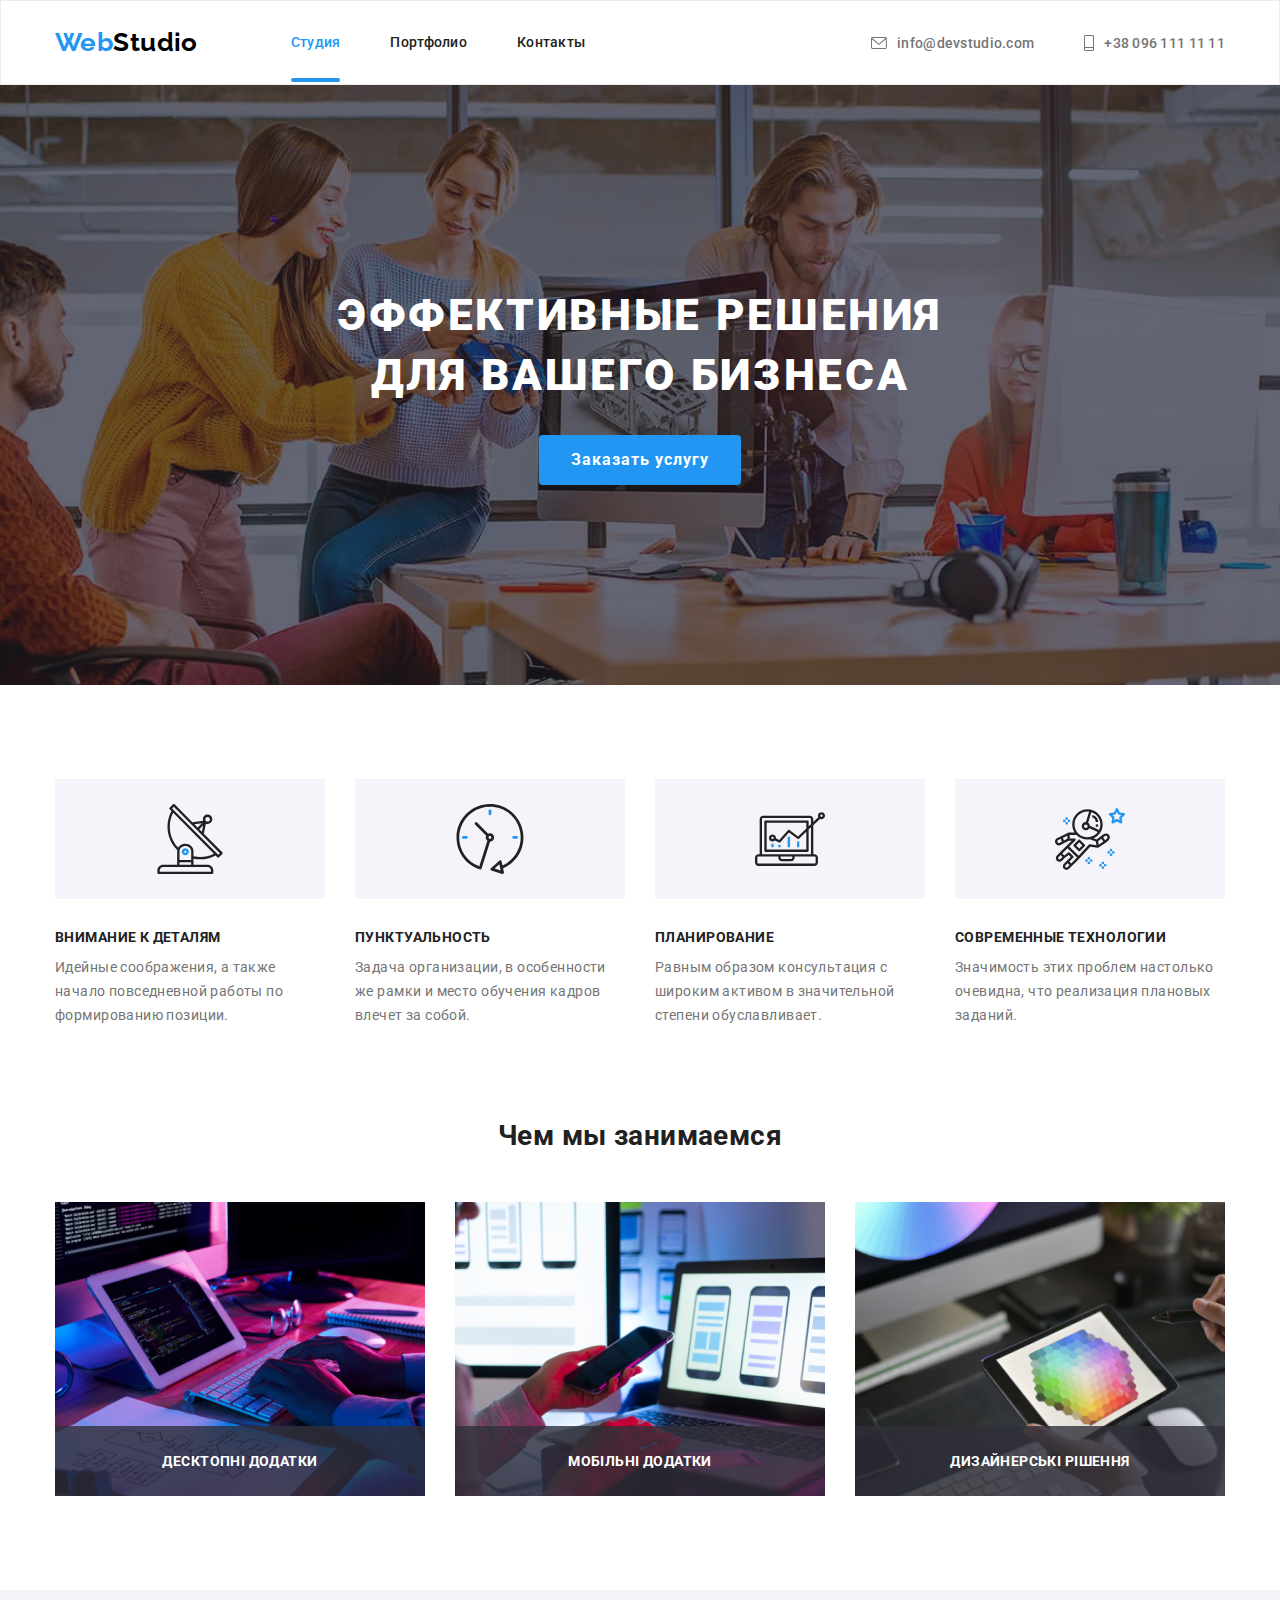
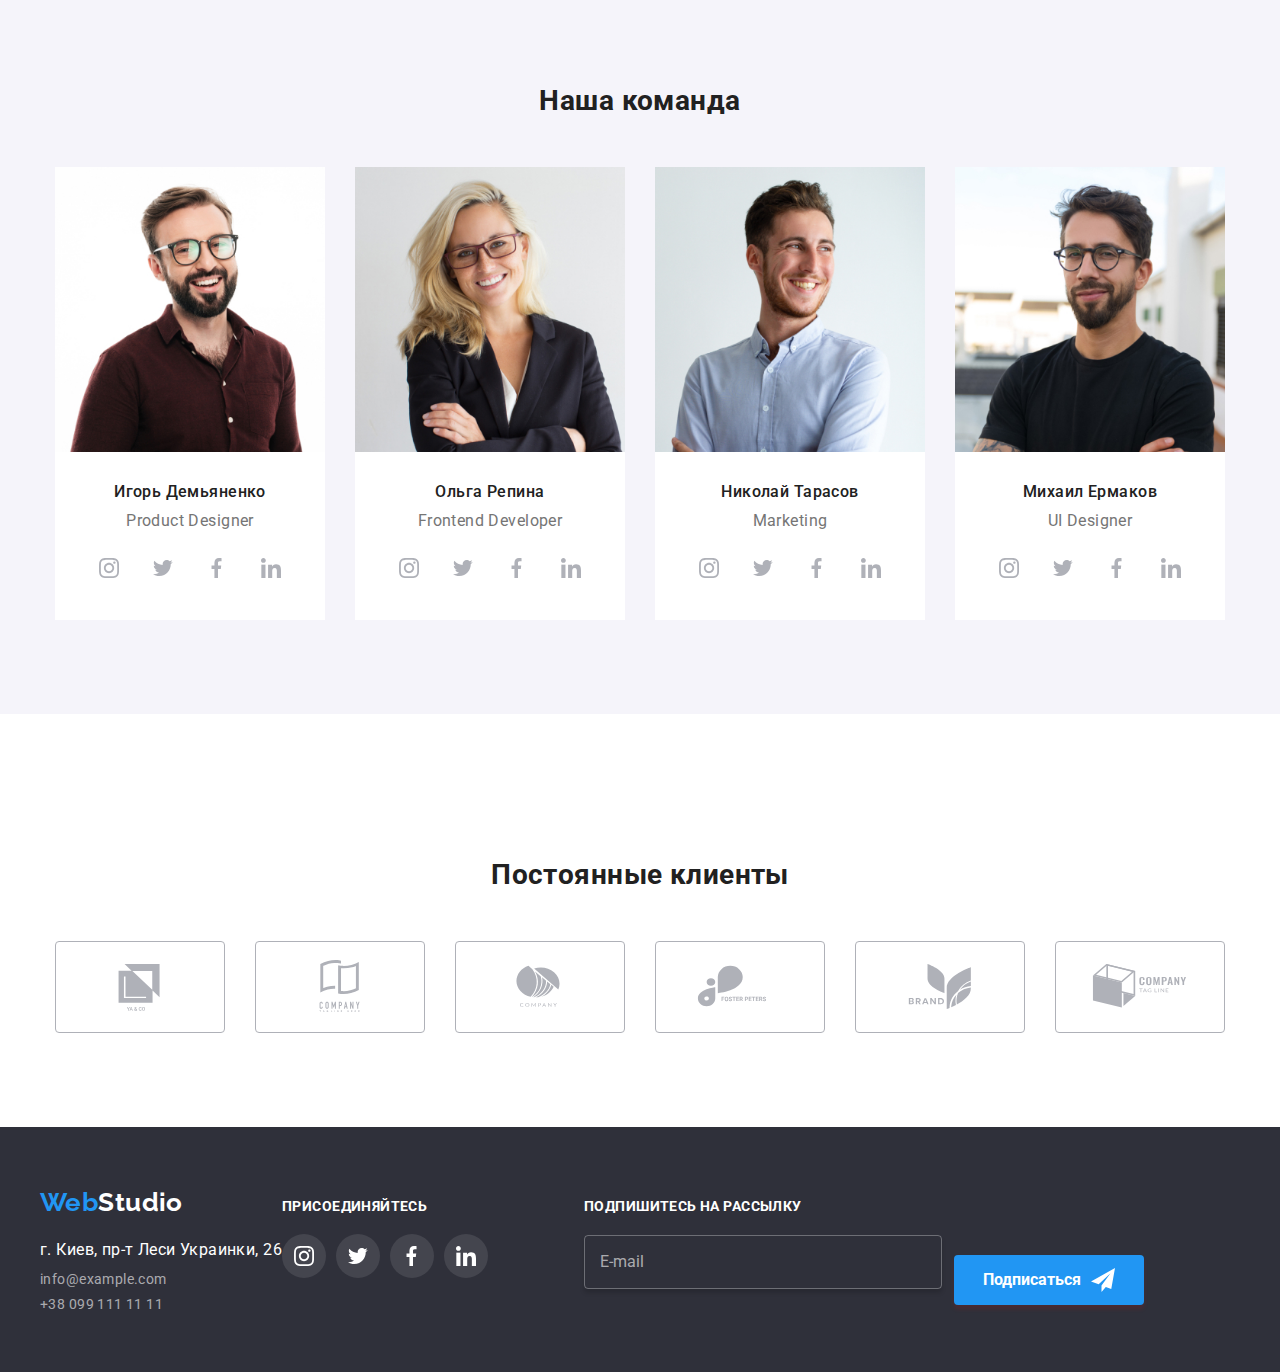
==== commit 7c9f6c57: "update" ====
--- a/index.html
+++ b/index.html
@@ -444,7 +444,7 @@
                 />
                 <source
                 srcset="
-                  ./images/tablet/team4.jpg 1x,
+                  ./images/tablet/4.jpg 1x,
                   ./images/tablet/team4@2x.jpg 2x
                 "
                 media="(min-width: 768px)"                      />
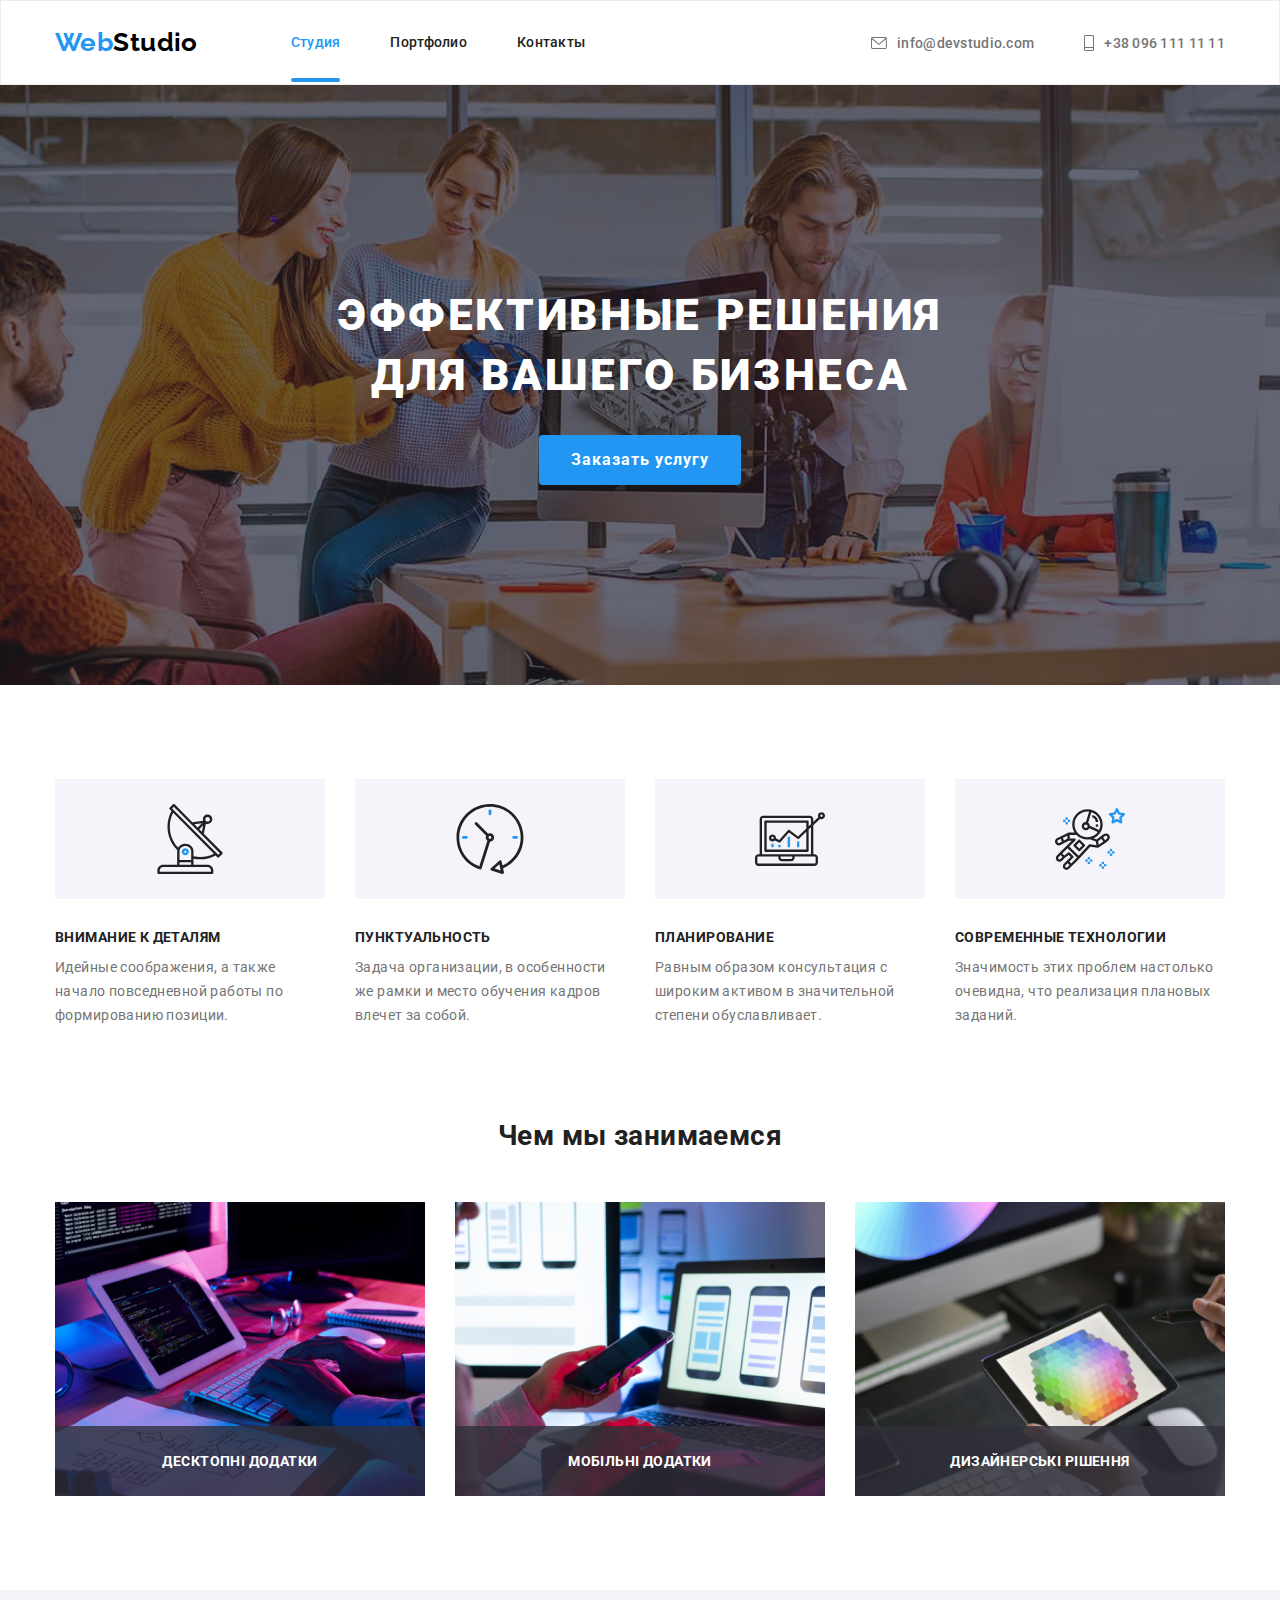
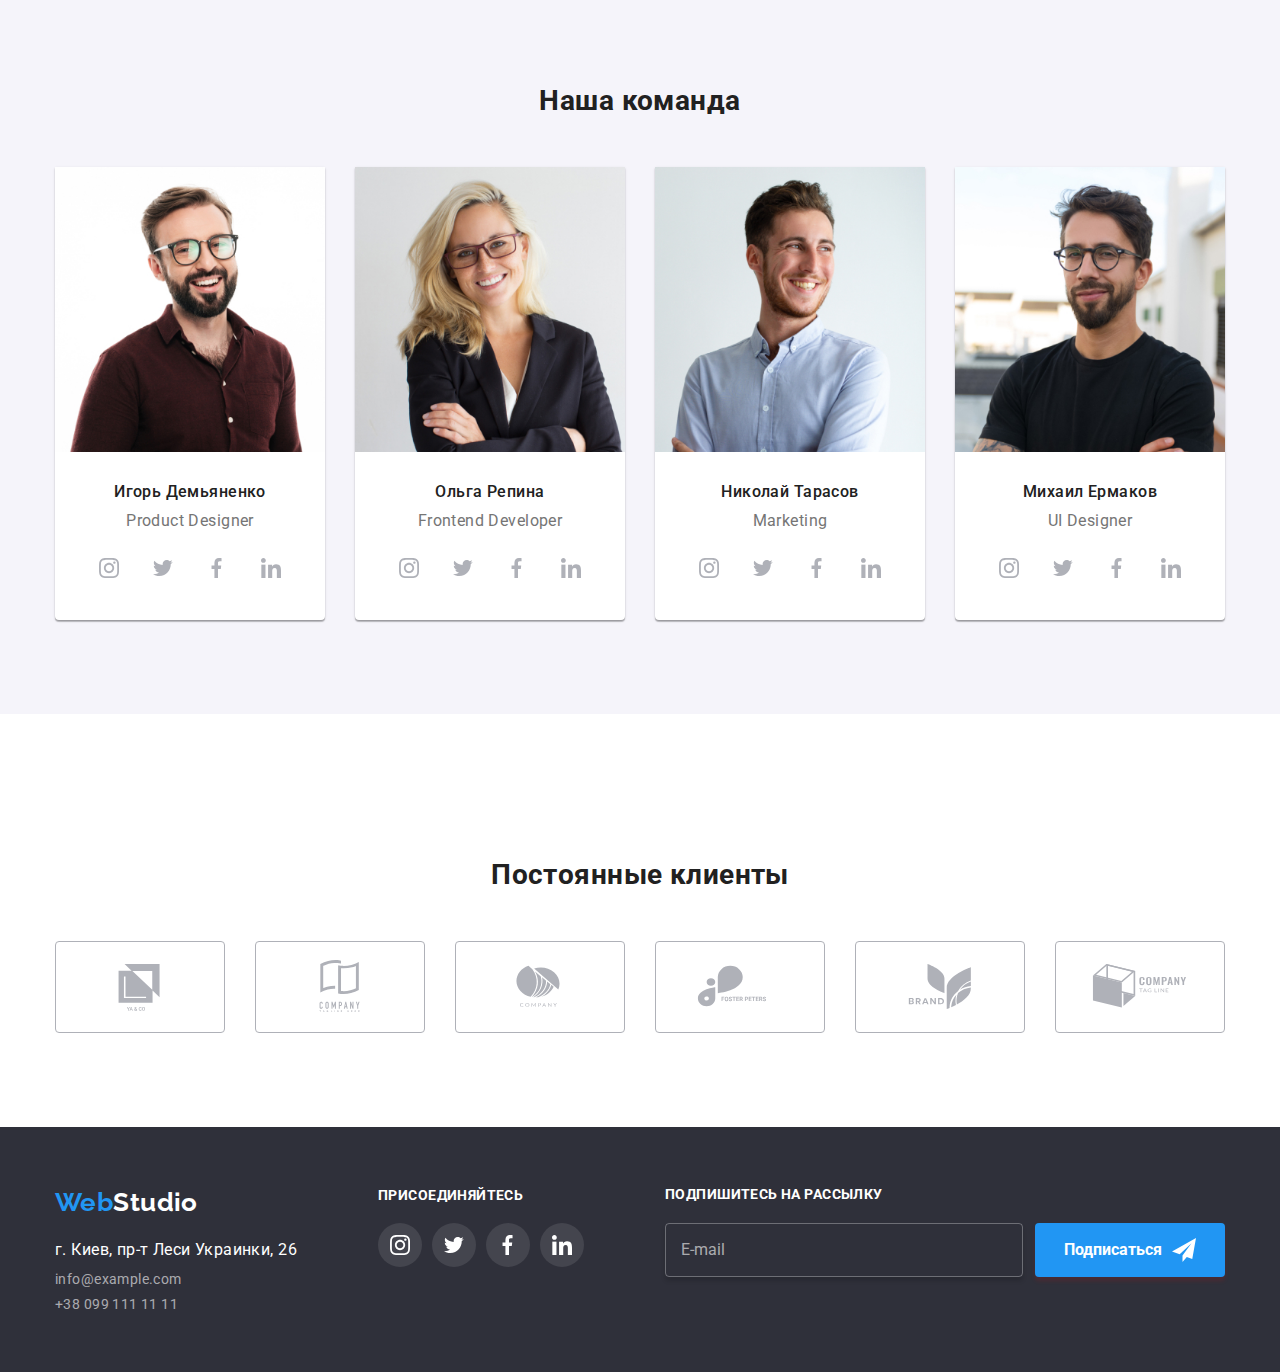
==== commit 1fedf85f: "upg" ====
--- a/index.html
+++ b/index.html
@@ -690,14 +690,15 @@
                 <textarea name="user_massege" class="modal-form-message" placeholder="Введіть текст"></textarea>
               </label>
 
+              <label for="user_policy" class="modal-form-check-desc"
+              >
               <input
               id="user_policy"
               type="checkbox"
               name="user_policy"
               class="modal-form-check visually-hidden"
             />
-            <label for="user_policy" class="modal-form-check-desc"
-              >Соглашаюсь с рассылкой и принимаю&nbsp;<a
+Соглашаюсь с рассылкой и принимаю&nbsp;<a
                 href=""
                 class="modal-form-check-desc-link link"
                 >Условия договора</a
--- a/css/main.min.css
+++ b/css/main.min.css
@@ -1 +1 @@
-:root{--background: #ffffff;--text-color: #757575;--active-color: #2196f3;--title-color: #212121;--text-primary-color: #ffffff;--black: #000;--hero-color: #2f303a;--icon-color: #afb1b8;--background-icon: #f5f4fa;--icon-bg-color: rgba(255, 255, 255, 0.1);--border-color: #eeeeee;--transition-dur-and-func: 250ms cubic-bezier(0.4, 0, 0.2, 1)}.visually-hidden{position:absolute;width:1px;height:1px;margin:-1px;border:0;padding:0;white-space:nowrap;clip-path:inset(100%);clip:rect(0 0 0 0);overflow:hidden}.modal-close-btn{display:flex;align-items:center;justify-content:center}body{font-family:"Roboto",sans-serif;font-size:14px;letter-spacing:.03em;color:var(--text-color);background-color:var(--background)}h1,h2,h3,p{margin-top:0;margin-bottom:0}ul,ol{margin-top:0;margin-bottom:0;padding-left:0}img{display:block;width:100%;height:auto}button{cursor:pointer}.list{list-style:none}.link{text-decoration:none}.button__active.active{background-color:var(--active-color);color:var(--text-primary-color)}.modal-btn{display:inline-block;border:none;border-radius:4px;padding:10px 32px;min-width:200px;font-family:"Roboto";font-size:16px;font-weight:700;line-height:1.875;align-items:center;letter-spacing:.06em;color:var(--text-primary-color);background-color:var(--active-color);cursor:pointer;transition:background-color var(--transition-dur-and-func)}.modal-btn:hover,.modal-btn:focus{background-color:#188ce8}.button__active{display:inline-block;border:none;border-radius:4px;margin-top:0;margin-bottom:0;padding:6px 22px;font-family:inherit;font-size:16px;font-weight:500;line-height:1.625;text-align:center;letter-spacing:.03em;cursor:pointer;transition:background-color var(--transition-dur-and-func),box-shadow var(--transition-dur-and-func),color var(--transition-dur-and-func)}.button__active:not(:last-child){margin-left:8px}.button-submit:hover,.button-submit:focus{background-color:#0861ab}.form__subscribe .button-submit svg{margin-left:10px;fill:var(--text-primary-color)}.modal-close-btn{position:absolute;top:8px;right:8px;width:30px;height:30px;border-radius:50%;background-color:rgba(0,0,0,0);border:1px solid rgba(0,0,0,.1);padding:0;transition:border-color var(--transition-dur-and-func),fill var(--transition-dur-and-func)}.modal-close-btn:hover,.modal-close-btn:focus{border-color:var(--active-color)}.modal-close-btn:hover .modal-close-btn-icon,.modal-close-btn:focus .modal-close-btn-icon{fill:var(--active-color)}.modal-btn-form{align-self:center;display:inline-block;border:none;border-radius:4px;padding:10px 32px;min-width:200px;font-family:"Roboto";font-size:16px;font-weight:700;line-height:1.875;align-items:center;letter-spacing:.06em;color:var(--text-primary-color);background-color:var(--active-color);cursor:pointer;transition:background-color var(--transition-dur-and-func)}.modal-btn-form:hover,.modal-btn-form:focus{background-color:#1472c0}.button.current,.button:hover,.button:focus{color:var(--text-primary-color);background-color:var(--active-color);box-shadow:0px 3px 1px rgba(0,0,0,.1),0px 1px 2px rgba(0,0,0,.08),0px 2px 2px rgba(0,0,0,.12)}.modal-close-btn-icon{transition:fill var(--transition-dur-and-func)}.section__title{font-size:36px;font-weight:700;line-height:1.1666666667;text-align:center;color:var(--title-color)}.backdrop{position:fixed;top:0;left:0;width:100%;height:100%;background:rgba(0,0,0,.2);z-index:100;transition:opacity var(--transition-dur-and-func),visibility var(--transition-dur-and-func)}.backdrop.is-hidden{opacity:0;visibility:hidden;pointer-events:none}@media screen and (max-width: 767px){.modal{position:absolute;top:50%;left:50%;transform:translate(-50%, -50%);max-width:450px;width:calc(100% - 30px);background:var(--text-primary-color);padding:40px}.modal-form{display:flex;flex-direction:column}.modal-text{font-style:normal;font-size:20px;font-weight:700;line-height:1.15;text-align:center;color:var(--title-color);margin-bottom:12px}.modal-form__field{margin-bottom:10px}.modal-form__input-desc{display:block;font-style:normal;font-size:12px;font-weight:400;line-height:1.1666666667;letter-spacing:.01em;color:var(--text-color);margin-bottom:4px}.modal-form__input-wrapper{position:relative}.modal-form__input{display:block;width:100%;height:40px;border:1px solid rgba(33,33,33,.2);border-radius:4px;padding-left:42px;font-size:12px;font-weight:400;line-height:1.1666666667;letter-spacing:.01em;color:var(--black);transition:border-color var(--transition-dur-and-func),fill var(--transition-dur-and-func)}.modal-form__input:focus{outline:none;border-color:var(--active-color);transition:fill var(--transition-dur-and-func)}.modal-form__input:focus+.modal-form__input-icon{fill:var(--active-color)}.modal-form__input-icon{position:absolute;top:50%;left:12px;transform:translateY(-50%);transition:fill var(--transition-dur-and-func)}.modal-form__field-desc{margin-bottom:20px}.modal-form-check-desc{display:flex;align-items:center;justify-content:center;margin-bottom:30px;line-height:1.4;flex-wrap:wrap;letter-spacing:.03em;color:var(--text-color);transition:background-image 2s linear}.modal-form-check-desc::before{content:"";display:block;width:15px;height:15px;margin-right:7px;cursor:pointer;border:solid 2px var(--title-color);border-radius:2px;transition:background-color var(--transition-dur-and-func)}.modal-form-check-desc{font-size:12px;font-weight:400;line-height:1.1666666667;color:var(--text-color)}.modal-form-check:checked+.modal-form-check-desc::before{background-color:var(--active-color);border:rgba(0,0,0,0);background-image:url(../images/check.svg);background-size:13px 10px;background-position:center;background-repeat:no-repeat}.modal-form-check:focus+.modal-form-check-desc::before{outline:1px solid var(--active-color);border:none}.modal-form-check-desc-link{display:inline-block;color:var(--active-color);border-bottom:1px solid var(--active-color)}.modal-form-message{display:block;border:1px solid rgba(33,33,33,.2);border-radius:4px;resize:none;width:100%;height:120px;padding:12px 16px;transition:border-color var(--transition-dur-and-func)}.modal-form-message:focus{outline:none;border-color:var(--active-color)}.modal-form-message::placeholder{font-size:12px;font-weight:400;line-height:1.1666666667;letter-spacing:.01em;color:rgba(117,117,117,.5)}}@media screen and (min-width: 768px){.modal{position:absolute;top:50%;left:50%;transform:translate(-50%, -50%);width:calc(100% - 159px);max-width:450px;background:var(--text-primary-color);padding:40px}.modal-form{display:flex;flex-direction:column}.modal-text{font-style:normal;font-size:20px;font-weight:700;line-height:1.15;text-align:center;color:var(--title-color);margin-bottom:12px}.modal-form__field{margin-bottom:10px}.modal-form__input-desc{display:block;font-style:normal;font-size:12px;font-weight:400;line-height:1.1666666667;letter-spacing:.01em;color:var(--text-color);margin-bottom:4px}.modal-form__input-wrapper{position:relative}.modal-form__input{display:block;width:100%;height:40px;border:1px solid rgba(33,33,33,.2);border-radius:4px;padding-left:42px;font-size:12px;font-weight:400;line-height:1.1666666667;letter-spacing:.01em;color:var(--black);transition:border-color var(--transition-dur-and-func),fill var(--transition-dur-and-func)}.modal-form__input:focus{outline:none;border-color:var(--active-color);transition:fill var(--transition-dur-and-func)}.modal-form__input:focus+.modal-form__input-icon{fill:var(--active-color)}.modal-form__input-icon{position:absolute;top:50%;left:12px;transform:translateY(-50%);transition:fill var(--transition-dur-and-func)}.modal-form__field-desc{margin-bottom:20px}.modal-form-check-desc{display:flex;align-items:center;justify-content:center;margin-bottom:30px;line-height:1.4;flex-wrap:wrap;letter-spacing:.03em;color:var(--text-color);transition:background-image 2s linear}.modal-form-check-desc::before{content:"";display:block;width:15px;height:15px;margin-right:7px;cursor:pointer;border:solid 2px var(--title-color);border-radius:2px;transition:background-color var(--transition-dur-and-func)}.modal-form-check-desc{font-size:12px;font-weight:400;line-height:1.1666666667;color:var(--text-color)}.modal-form-check:checked+.modal-form-check-desc::before{background-color:var(--active-color);border:rgba(0,0,0,0);background-image:url(../images/check.svg);background-size:13px 10px;background-position:center;background-repeat:no-repeat}.modal-form-check:focus+.modal-form-check-desc::before{outline:1px solid var(--active-color);border:none}.modal-form-check-desc-link{display:inline-block;color:var(--active-color);border-bottom:1px solid var(--active-color)}.modal-form-message{display:block;border:1px solid rgba(33,33,33,.2);border-radius:4px;resize:none;width:100%;height:120px;padding:12px 16px;transition:border-color var(--transition-dur-and-func)}.modal-form-message:focus{outline:none;border-color:var(--active-color)}.modal-form-message::placeholder{font-size:12px;font-weight:400;line-height:1.1666666667;letter-spacing:.01em;color:rgba(117,117,117,.5)}}@media screen and (min-width: 1200px){.modal{position:absolute;top:50%;left:50%;transform:translate(-50%, -50%);max-width:528px;height:580px;width:calc(100% - 536px);background:var(--text-primary-color);padding:40px}.modal-form{display:flex;flex-direction:column}.modal-text{margin-bottom:12px;font-size:20px;font-weight:700;line-height:1.15;text-align:center;color:var(--title-color)}.modal-form__field{margin-bottom:10px}.modal-form__input-desc{display:block;font-style:normal;font-size:12px;font-weight:400;line-height:1.1666666667;letter-spacing:.01em;color:var(--text-color);margin-bottom:4px}.modal-form__input-wrapper{position:relative}.modal-form__input{display:block;width:100%;height:40px;border:1px solid rgba(33,33,33,.2);border-radius:4px;padding-left:42px;font-size:12px;font-weight:400;line-height:1.1666666667;letter-spacing:.01em;color:var(--black);transition:border-color var(--transition-dur-and-func),fill var(--transition-dur-and-func)}.modal-form__input:focus{outline:none;border-color:var(--active-color);transition:fill var(--transition-dur-and-func)}.modal-form__input:focus+.modal-form__input-icon{fill:var(--active-color)}.modal-form__input-icon{position:absolute;top:50%;left:12px;transform:translateY(-50%);transition:fill var(--transition-dur-and-func)}.modal-form__field-desc{margin-bottom:20px}.modal-form-check-desc{display:flex;align-items:center;justify-content:center;margin-bottom:30px;line-height:1.4;letter-spacing:.03em;color:var(--text-color);transition:background-image 2s linear}.modal-form-check-desc::before{content:"";display:block;width:15px;height:15px;margin-right:7px;cursor:pointer;border:solid 2px var(--title-color);border-radius:2px;transition:background-color var(--transition-dur-and-func)}.modal-form-check-desc{font-size:14px;font-weight:400;line-height:1.7142857143;color:var(--text-color)}.modal-form-check:checked+.modal-form-check-desc::before{background-color:var(--active-color);border:rgba(0,0,0,0);background-image:url(../images/check.svg);background-size:13px 10px;background-position:center;background-repeat:no-repeat}.modal-form-check:focus+.modal-form-check-desc::before{outline:1px solid var(--active-color);border:none}.modal-form-check-desc-link{display:inline-block;color:var(--active-color);border-bottom:1px solid var(--active-color)}.modal-form-message{display:block;border:1px solid rgba(33,33,33,.2);border-radius:4px;resize:none;width:100%;height:120px;padding:12px 16px;transition:border-color var(--transition-dur-and-func)}.modal-form-message:focus{outline:none;border-color:var(--active-color)}.modal-form-message::placeholder{font-size:12px;font-weight:400;line-height:1.1666666667;letter-spacing:.01em;color:rgba(117,117,117,.5)}}@media screen and (max-width: 767px){.projects__title{font-size:0;color:rgba(0,0,0,0)}.filter{display:flex;gap:8px;justify-content:flex-start;flex-wrap:wrap}}@media screen and (min-width: 768px){.projects__title{font-size:0;color:rgba(0,0,0,0)}.filter{list-style:none;display:flex;justify-content:center;margin-bottom:50px}.filter__item:not(:last-child){margin-right:8px}}@media screen and (min-width: 1200px){.projects__title{font-size:0;color:rgba(0,0,0,0)}.filter{list-style:none;display:flex;justify-content:center;margin-bottom:50px}.filter__item:not(:last-child){margin-right:8px}}.projects__title{font-size:0;color:rgba(0,0,0,0)}.filter{list-style:none;display:flex;margin-bottom:50px}.filter__item:not(:last-child){margin-right:8px}.section{padding:94px 0}.container{padding-left:15px;padding-right:15px}@media screen and (min-width: 480px){.container{max-width:480px;margin-left:auto;margin-right:auto}}@media screen and (min-width: 768px){.container{max-width:768px}}@media screen and (min-width: 1200px){.container{max-width:1200px}}.mobile-menu{position:fixed;width:100%;height:100%;top:0;left:0;z-index:1000;background-color:#fff;opacity:0;visibility:hidden;pointer-events:none;flex-direction:column;right:0;overflow:scroll;height:100vh;width:100vw;padding:48px 10px 48px 40px}.mobile-menu.is-open{opacity:1;visibility:visible;pointer-events:auto;transition:opacity var(--transition-dur-and-func),visibility var(--transition-dur-and-func)}.mobile-menu__close-btn{position:absolute;top:25px;right:21px;background-color:rgba(0,0,0,0);border:none;padding:0;line-height:0}@media screen and (max-width: 325px){.phone-number{display:flex;align-items:center;font-size:25px;font-weight:500;line-height:1.6;letter-spacing:.02em;color:var(--active-color);fill:var(--icon-color);transition:color var(--transition-dur-and-func),fill var(--transition-dur-and-func);margin-bottom:32px}.menu{display:none}.contact{display:none}.logo{font-family:"Raleway",sans-serif;font-size:26px;font-weight:700;line-height:1.1923076923;color:var(--black);margin-right:93px;padding-top:24px;padding-bottom:25px;display:block;padding-left:15px}.blue{color:var(--active-color)}.mobile-menu-open{background-color:rgba(0,0,0,0);border:none;padding:0;line-height:0}.page-header .contact-link{color:var(--text-color)}.page-header-container{display:flex;align-items:center}.page-nav{display:flex;align-items:center}.menu__item{font-size:40px;font-weight:500;line-height:1.175;letter-spacing:.02em;color:var(--title-color);padding-top:32px;padding-bottom:32px;transition:color var(--transition-dur-and-func)}.menu__item.current{position:relative;color:var(--active-color)}.menu__item.current,.menu__item:focus,.menu__item:hover,.menu__item .contact:focus,.menu__item .contact:hover{color:var(--active-color)}.menu__list:not(:last-child){margin-bottom:32px}.mail-link{display:flex;align-items:center;font-size:21px;font-weight:500;line-height:1.3333333333;letter-spacing:.02em;flex-wrap:wrap;color:var(--text-color);fill:var(--icon-color);transition:color var(--transition-dur-and-func),fill var(--transition-dur-and-func)}.nav-contacts-icon{fill:currentColor;margin-right:10px}.phone-number:hover,.phone-number:focus,.footer__list-phone:hover,.footer__list-phone:focus{color:var(--active-color)}.menu-1{margin-bottom:302px}.contact-1{margin-bottom:64px}.menu__socials-text{display:flex;flex-wrap:wrap}.socials-text__item{position:relative}.socials-text__item:not(:last-child){margin-right:20px}.socials-text__item:not(:last-child):after{content:"";position:absolute;right:-10px;top:0;display:block;height:100%;width:1px;background-color:rgba(33,33,33,.2)}.socials-text__link{font-size:18px;font-weight:500;line-height:1.2222222222;letter-spacing:.02em;color:var(--active-color)}.header{border:1px solid #ececec}}@media screen and (max-width: 767px){.menu{display:none}.contact{display:none}.logo{font-family:"Raleway",sans-serif;font-size:26px;font-weight:700;line-height:1.1923076923;color:var(--black);margin-right:93px;padding-top:24px;padding-bottom:25px;display:block;padding-left:15px}.blue{color:var(--active-color)}.mobile-menu-open{background-color:rgba(0,0,0,0);border:none;padding:0;line-height:0}.page-header .contact-link{color:var(--text-color)}.page-header-container{display:flex;align-items:center}.page-nav{display:flex;align-items:center}.menu__item{font-size:40px;font-weight:500;line-height:1.175;letter-spacing:.02em;color:var(--title-color);padding-top:32px;padding-bottom:32px;transition:color var(--transition-dur-and-func)}.menu__item.current{position:relative;color:var(--active-color)}.menu__item.current,.menu__item:focus,.menu__item:hover,.menu__item .contact:focus,.menu__item .contact:hover{color:var(--active-color)}.menu__list:not(:last-child){margin-bottom:32px}.mail-link{display:flex;align-items:center;font-size:24px;font-weight:500;line-height:1.1666666667;letter-spacing:.02em;flex-wrap:wrap;color:var(--text-color);fill:var(--icon-color);transition:color var(--transition-dur-and-func),fill var(--transition-dur-and-func)}.nav-contacts-icon{fill:currentColor;margin-right:10px}.phone-number{display:flex;align-items:center;font-size:34px;font-weight:500;line-height:1.1764705882;letter-spacing:.02em;color:var(--active-color);fill:var(--icon-color);transition:color var(--transition-dur-and-func),fill var(--transition-dur-and-func);margin-bottom:32px}.phone-number:hover,.phone-number:focus,.footer__list-phone:hover,.footer__list-phone:focus{color:var(--active-color)}.menu-1{margin-bottom:302px}.contact-1{margin-bottom:64px}.menu__socials-text{display:flex;flex-wrap:wrap}.socials-text__item{position:relative}.socials-text__item:not(:last-child){margin-right:20px}.socials-text__item:not(:last-child):after{content:"";position:absolute;right:-10px;top:0;display:block;height:100%;width:1px;background-color:rgba(33,33,33,.2)}.socials-text__link{font-size:18px;font-weight:500;line-height:1.2222222222;letter-spacing:.02em;color:var(--active-color)}.header{border:1px solid #ececec}}.page-header-container{display:flex;justify-content:space-between;align-items:center}@media screen and (min-width: 768px){.mobile-menu-open{display:none}.page-header .contact-link{color:var(--text-color)}.page-header-container{display:flex;align-items:center}.page-nav{display:flex;align-items:center}.logo{font-family:"Raleway",sans-serif;font-size:26px;font-weight:700;line-height:1.1923076923;color:var(--black);margin-right:88px;padding-top:26px;padding-bottom:26px;display:block}.menu__item{font-size:14px;font-weight:500;line-height:1.1428571429;letter-spacing:.02em;color:var(--title-color);padding-top:32px;padding-bottom:32px;transition:color var(--transition-dur-and-func)}.menu__item.current{position:relative;color:var(--active-color)}.menu__item.current,.menu__item:focus,.menu__item:hover,.menu__item .contact:focus,.menu__item .contact:hover{color:var(--active-color)}.menu__item.current::after{content:"";display:block;width:100%;height:4px;border-radius:2px;background:var(--active-color);position:absolute;display:block;left:0;bottom:0}.menu__list,.contact{list-style:none}.menu{display:flex;align-items:center;padding-top:32px;padding-bottom:32px;color:var(--primary-text-color)}.menu__list:not(:last-child){margin-right:50px}.blue{color:var(--active-color)}.mail-link{display:flex;align-items:center;margin-bottom:10px;font-size:14px;font-weight:500;line-height:1.1428571429;letter-spacing:.02em;color:var(--text-color);fill:var(--icon-color);transition:color var(--transition-dur-and-func),fill var(--transition-dur-and-func)}.nav-contacts-icon{fill:currentColor;margin-right:10px}.phone-number{display:flex;align-items:center;font-size:14px;font-weight:500;line-height:1.1428571429;letter-spacing:.02em;color:var(--text-color);fill:var(--icon-color);transition:color var(--transition-dur-and-func),fill var(--transition-dur-and-func)}.phone-number:hover,.phone-number:focus,.footer__list-phone:hover,.footer__list-phone:focus{color:var(--active-color)}.contact{align-items:center;margin-left:auto}.header{border:1px solid #ececec}}@media screen and (min-width: 1200px){.page-header .contact-link{color:var(--text-color)}.page-header-container{display:flex;align-items:center}.page-nav{display:flex;align-items:center}.logo{font-family:"Raleway",sans-serif;font-size:26px;font-weight:700;line-height:1.1923076923;color:var(--black);margin-right:93px;padding-top:26px;padding-bottom:26px;display:block}.menu__item{font-size:14px;font-weight:500;line-height:1.1428571429;letter-spacing:.02em;color:var(--title-color);padding-top:32px;padding-bottom:32px;transition:color var(--transition-dur-and-func)}.menu__item.current{position:relative;color:var(--active-color)}.menu__item.current,.menu__item:focus,.menu__item:hover,.menu__item .contact:focus,.menu__item .contact:hover{color:var(--active-color)}.menu__item.current::after{content:"";display:block;width:100%;height:4px;border-radius:2px;background:var(--active-color);position:absolute;display:block;left:0;bottom:0}.menu__list,.contact{list-style:none}.menu{display:flex;align-items:center;padding-top:32px;padding-bottom:32px;color:var(--primary-text-color)}.menu__list:not(:last-child){margin-right:50px}.blue{color:var(--active-color)}.mail-link{display:flex;align-items:center;padding-top:32px;padding-bottom:21px;font-size:14px;font-weight:500;line-height:1.1428571429;letter-spacing:.02em;color:var(--text-color);fill:var(--icon-color);transition:color var(--transition-dur-and-func),fill var(--transition-dur-and-func)}.nav-contacts-icon{fill:currentColor;margin-right:10px}.contact .item+.item{margin-left:50px}.phone-number{display:flex;align-items:center;padding-top:32px;padding-bottom:32px;font-size:14px;font-weight:500;line-height:1.1428571429;letter-spacing:.02em;color:var(--text-color);fill:var(--icon-color);transition:color var(--transition-dur-and-func),fill var(--transition-dur-and-func)}.phone-number:hover,.phone-number:focus,.footer__list-phone:hover,.footer__list-phone:focus{color:var(--active-color)}.contact{display:flex;align-items:center;margin-left:auto}.header{border:1px solid #ececec}}@media screen and (max-width: 767px){.hero{padding:120px 0;background-color:var(--hero-color);text-align:center;margin-right:auto;margin-left:auto;background-repeat:no-repeat;background-image:linear-gradient(to right, rgba(47, 48, 58, 0.4), rgba(47, 48, 58, 0.4)),url(../images/phone/backround.jpg);background-position:center;background-size:cover}}@media screen and (max-width: 767px)and (min-device-pixel-ratio: 2),screen and (max-width: 767px)and (-webkit-min-device-pixel-ratio: 2),screen and (max-width: 767px)and (min-resolution: 192dpi),screen and (max-width: 767px)and (min-resolution: 2dppx){.hero{background-image:linear-gradient(to right, rgba(47, 48, 58, 0.4), rgba(47, 48, 58, 0.4)),url(../images/phone/backround@2x.jpg)}}@media screen and (max-width: 767px){.hero__title{margin-top:0;margin-bottom:30px;margin-left:auto;margin-right:auto;font-size:26px;font-weight:900;line-height:1.6153846154;text-align:center;letter-spacing:.06em;text-transform:uppercase;color:var(--text-primary-color)}}@media screen and (min-width: 768px){.hero{padding:118px 0;background-color:var(--hero-color);text-align:center;max-width:1199px;margin-right:auto;margin-left:auto;background-repeat:no-repeat;background-image:linear-gradient(to right, rgba(47, 48, 58, 0.4), rgba(47, 48, 58, 0.4)),url(../images/tablet/backround.jpg);background-position:center;background-size:cover}}@media screen and (min-width: 768px)and (min-device-pixel-ratio: 2),screen and (min-width: 768px)and (-webkit-min-device-pixel-ratio: 2),screen and (min-width: 768px)and (min-resolution: 192dpi),screen and (min-width: 768px)and (min-resolution: 2dppx){.hero{background-image:linear-gradient(to right, rgba(47, 48, 58, 0.4), rgba(47, 48, 58, 0.4)),url(../images/tablet/backround@2x.jpg)}}@media screen and (min-width: 768px){.hero__title{margin-top:0;margin-bottom:30px;margin-left:auto;margin-right:auto;width:360px;font-size:26px;font-weight:900;line-height:1.6153846154;text-align:center;letter-spacing:.06em;text-transform:uppercase;color:var(--text-primary-color)}}@media screen and (min-width: 1200px){.hero{padding:200px 0;background-color:var(--hero-color);text-align:center;max-width:1600px;margin-right:auto;margin-left:auto;background-repeat:no-repeat;background-image:linear-gradient(to right, rgba(47, 48, 58, 0.4), rgba(47, 48, 58, 0.4)),url(../images/backround/backround.jpg);background-position:center;background-size:cover}}@media screen and (min-width: 1200px)and (min-device-pixel-ratio: 2),screen and (min-width: 1200px)and (-webkit-min-device-pixel-ratio: 2),screen and (min-width: 1200px)and (min-resolution: 192dpi),screen and (min-width: 1200px)and (min-resolution: 2dppx){.hero{background-image:linear-gradient(to right, rgba(47, 48, 58, 0.4), rgba(47, 48, 58, 0.4)),url(../images/desctop/backround@2x.jpg)}}@media screen and (min-width: 1200px){.hero__title{margin-top:0;margin-bottom:30px;margin-left:auto;margin-right:auto;width:696px;font-size:44px;font-weight:900;line-height:1.3636363636;text-align:center;letter-spacing:.06em;text-transform:uppercase;color:var(--text-primary-color)}}@media screen and (max-width: 767px){.about-list{flex-wrap:wrap;gap:30px}.about{font-size:14px;font-weight:700;line-height:1.1428571429;text-transform:uppercase;color:var(--title-color);margin-bottom:10px;text-align:center}.about__description{font-size:14px;font-weight:400;line-height:1.7142857143;flex-wrap:wrap;height:70px}.feature-icon{flex-wrap:wrap;display:flex;justify-content:center;align-items:center;height:120px;margin-bottom:30px;background-color:var(--background-icon)}.feature-icon__item{display:flex;flex-wrap:wrap;width:70px;height:70px}.about-list__item{width:100%}}@media screen and (min-width: 768px){.about-list{display:flex;flex-wrap:wrap;gap:30px}.about{font-size:14px;font-weight:700;line-height:1.1428571429;text-transform:uppercase;color:var(--title-color);margin-bottom:10px}.about__description{font-size:14px;font-weight:400;line-height:1.7142857143;flex-wrap:wrap;width:270px;height:70px}.feature-icon{flex-wrap:wrap;height:120px;display:flex;justify-content:center;align-items:center;margin-bottom:30px;background-color:var(--background-icon)}.feature-icon__item{display:flex;flex-wrap:wrap;width:70px;height:70px}.about-list__item{flex-basis:calc((100% - 30px)/2)}}@media screen and (min-width: 1200px){.about-list{display:flex;flex-wrap:wrap;gap:30px}.about{font-size:14px;font-weight:700;line-height:1.1428571429;text-transform:uppercase;color:var(--title-color);margin-bottom:10px}.about__description{font-size:14px;font-weight:400;line-height:1.7142857143;flex-wrap:wrap;width:270px;height:70px}.feature-icon{flex-wrap:wrap;display:flex;justify-content:center;align-items:center;height:120px;margin-bottom:30px;background-color:var(--background-icon)}.feature-icon__item{display:flex;flex-wrap:wrap;width:70px;height:70px}.about-list__item{flex-basis:calc((100% - 30px)/5)}}@media screen and (max-width: 767px){.about-img{display:none}}@media screen and (max-width: 1199px){.about-img{display:none}}.about-img{padding-top:0}.work-progress{margin-top:50px;display:flex;gap:30px}.work-progress__item{position:relative}.work-progress-text{position:absolute;bottom:0;left:0;width:100%;margin-bottom:0;padding:27px 0;text-align:center;color:var(--text-primary-color);font-size:14px;font-weight:700;line-height:1.1428571429;text-transform:uppercase;background-color:rgba(47,48,58,.8)}@media screen and (max-width: 767px){.team{background:#f5f4fa}.team-item{background-color:var(--text-primary-color)}.employees{margin-top:50px;display:flex;gap:30px;flex-wrap:wrap;width:100%}.employees__name{font-size:16px;font-weight:500;line-height:1.1875;text-align:center;color:var(--title-color);margin-bottom:10px;padding-top:30px}.employees__position{font-size:16px;font-weight:400;line-height:1.1875;text-align:center;margin-bottom:16px}.team-social__list{display:flex;gap:10px;justify-content:center;margin:0px;padding-bottom:30px}.team__social{display:flex;justify-content:center}.team-social__link{width:44px;height:44px;border-radius:50%;display:flex;align-items:center;justify-content:center;fill:var(--icon-color);transition:background-color var(--transition-dur-and-func),fill var(--transition-dur-and-func)}.team-social__link:hover,.team-social__link:focus{fill:var(--text-primary-color);background:var(--active-color)}.team-social__icon{width:20px;height:20px}.section__title{font-size:28px;font-weight:700;line-height:1.1785714286;text-align:center;color:var(--title-color)}}@media screen and (min-width: 768px){.team{background:#f5f4fa}.team-item{background-color:var(--text-primary-color)}.employees{margin-top:50px;display:flex;gap:30px;flex-wrap:wrap}.employees__name{font-size:16px;font-weight:500;line-height:1.1875;text-align:center;color:var(--title-color);margin-bottom:10px;padding-top:30px}.employees__position{font-size:16px;font-weight:400;line-height:1.1875;text-align:center;margin-bottom:16px}.team-social__list{display:flex;gap:10px;justify-content:center;margin:0px;padding-bottom:30px}.team__social{display:flex;justify-content:center}.team-social__link{width:44px;height:44px;border-radius:50%;display:flex;align-items:center;justify-content:center;fill:var(--icon-color);transition:background-color var(--transition-dur-and-func),fill var(--transition-dur-and-func)}.team-social__link:hover,.team-social__link:focus{fill:var(--text-primary-color);background:var(--active-color)}.team-social__icon{width:20px;height:20px}.section__title{font-size:28px;font-weight:700;line-height:1.1785714286;text-align:center;color:var(--title-color)}}@media screen and (min-width: 1200px){.team{background:#f5f4fa}.team-item{background-color:var(--text-primary-color)}.employees{margin-top:50px;display:flex;gap:30px;flex-wrap:nowrap}.employees__name{font-size:16px;font-weight:500;line-height:1.1875;text-align:center;color:var(--title-color);margin-bottom:10px;padding-top:30px}.employees__position{font-size:16px;font-weight:400;line-height:1.1875;text-align:center;margin-bottom:16px}.team-social__list{display:flex;gap:10px;justify-content:center;margin:0px;padding-bottom:30px}.team__social{display:flex;justify-content:center}.team-social__link{width:44px;height:44px;border-radius:50%;display:flex;align-items:center;justify-content:center;fill:var(--icon-color);transition:background-color var(--transition-dur-and-func),fill var(--transition-dur-and-func)}.team-social__link:hover,.team-social__link:focus{fill:var(--text-primary-color);background:var(--active-color)}.team-social__icon{width:20px;height:20px}}@media screen and (max-width: 767px){.clients{display:flex;gap:30px;margin-top:50px;flex-wrap:wrap}.clients__item{width:calc((100% - 30px)/2)}.clients__link{display:flex;align-items:center;justify-content:center;width:100%;height:92px;border:1px solid var(--icon-color);border-radius:4px;fill:var(--icon-color);transition:fill var(--transition-dur-and-func),border var(--transition-dur-and-func)}.clients__link:hover,.clients__link:focus{fill:var(--active-color);border:1px solid var(--active-color)}}@media screen and (min-width: 768px){.clients{display:flex;justify-content:center;gap:30px;margin-top:50px;flex-wrap:wrap}.clients__link{display:flex;align-items:center;justify-content:center;flex-wrap:wrap;width:226px;height:92px;border:1px solid var(--icon-color);border-radius:4px;fill:var(--icon-color);transition:fill var(--transition-dur-and-func),border var(--transition-dur-and-func)}.clients__link:hover,.clients__link:focus{fill:var(--active-color);border:1px solid var(--active-color)}}@media screen and (min-width: 1200px){.clients{display:flex;justify-content:center;gap:30px;margin-top:50px}.clients__item{width:calc((100% - 150px)/6)}.clients__link{display:flex;align-items:center;justify-content:center;flex-wrap:wrap;width:170px;height:92px;border:1px solid var(--icon-color);border-radius:4px;fill:var(--icon-color);transition:fill var(--transition-dur-and-func),border var(--transition-dur-and-func)}.clients__link:hover,.clients__link:focus{fill:var(--active-color);border:1px solid var(--active-color)}}@media screen and (max-width: 767px){.footer{background-color:var(--hero-color);padding-top:60px;padding-bottom:60px;text-align:center}.footer__logo{font-family:"Raleway",sans-serif;font-size:26px;font-weight:700;line-height:1.1923076923;color:var(--text-primary-color);display:block;margin-bottom:20px}.address{font-style:normal}.address__contact{align-items:baseline;margin-bottom:60px}.footer__list :last-of-type{margin-bottom:0;padding-bottom:0}.footer__list:not(:last-child){margin-bottom:9px}.footer__list{padding-left:auto;padding-right:auto}.maps-go{font-size:14px;font-weight:400;line-height:1.7142857143;color:var(--text-primary-color)}.footer__list-mail,.footer__list-phone{color:rgba(255,255,255,.6);transition:color var(--transition-dur-and-func)}.mail-link:hover,.mail-link:focus,.footer__list-mail:hover,.footer__list-mail:focus{color:var(--active-color)}.footer__address-social{align-items:baseline;justify-content:space-between}}@media screen and (min-width: 768px){.footer{background-color:var(--hero-color);padding-top:60px;padding-bottom:60px;text-align:center}.maps-go{font-size:16px;font-weight:400;line-height:1.5;color:var(--text-primary-color)}.footer__list-mail,.footer__list-phone{color:rgba(255,255,255,.6);transition:color var(--transition-dur-and-func)}.mail-link:hover,.mail-link:focus,.footer__list-mail:hover,.footer__list-mail:focus{color:var(--active-color)}.footer__logo{font-family:"Raleway",sans-serif;font-size:26px;font-weight:700;line-height:1.1923076923;color:var(--text-primary-color);display:block;margin-bottom:20px}.address{font-style:normal}.address__contact{align-items:baseline;margin-bottom:60px}.footer__list :last-of-type{margin-bottom:0;padding-bottom:0}.footer__list:not(:last-child){margin-bottom:9px}.footer__address-social{display:flex;align-items:baseline;justify-content:space-between}}@media screen and (min-width: 1200px){.footer{background-color:var(--hero-color);padding-top:60px;padding-bottom:60px;text-align:left}.maps-go{font-size:16px;font-weight:400;line-height:1.5;color:var(--text-primary-color)}.footer__list-mail,.footer__list-phone{color:rgba(255,255,255,.6);transition:color var(--transition-dur-and-func)}.mail-link:hover,.mail-link:focus,.footer__list-mail:hover,.footer__list-mail:focus{color:var(--active-color)}.footer__logo{font-family:"Raleway",sans-serif;font-size:26px;font-weight:700;line-height:1.1923076923;color:var(--text-primary-color);display:block;margin-bottom:20px}.address{font-style:normal}.address__contact{margin-bottom:0}.footer__list :last-of-type{margin-bottom:0;padding-bottom:0}.footer__list:not(:last-child){margin-bottom:9px}.footer__address-social{display:flex;align-items:baseline;justify-content:space-between;padding-left:0;padding-right:0}}@media screen and (max-width: 767px){.social__title{margin-bottom:20px;font-size:14px;font-weight:700;line-height:1.1428571429;text-transform:uppercase;font-style:normal;color:var(--background)}.social__list{display:flex;align-items:center;justify-content:center;gap:10px}.social__list-item{display:flex;flex-wrap:wrap;width:44px;height:44px;border-radius:50%;background:var(--icon-bg-color)}.social__link{display:flex;align-items:center;justify-content:center;width:44px;height:44px;border-radius:50%;flex-wrap:wrap;fill:var(--text-primary-color);transition:background-color var(--transition-dur-and-func),fill var(--transition-dur-and-func)}.social__link:hover,.social__link:focus{background-color:var(--active-color)}.social__link-logo{width:20px;height:20px}.social{margin-bottom:60px}}@media screen and (min-width: 768px){.social__title{margin-bottom:20px;font-size:14px;font-weight:700;line-height:1.1428571429;text-transform:uppercase;font-style:normal;color:var(--background)}.social__list{display:flex;align-items:center;justify-content:center;gap:10px}.social__list-item{display:flex;flex-wrap:wrap;width:44px;height:44px;border-radius:50%;background:var(--icon-bg-color)}.social__link{display:flex;align-items:center;justify-content:center;width:44px;height:44px;border-radius:50%;flex-wrap:wrap;fill:var(--text-primary-color);transition:background-color var(--transition-dur-and-func),fill var(--transition-dur-and-func)}.social__link:hover,.social__link:focus{background-color:var(--active-color)}.social__link-logo{width:20px;height:20px}.footer__address-social{flex-wrap:wrap;display:flex;justify-content:space-between}}@media screen and (min-width: 1200px){.social__title{margin-bottom:20px;font-size:14px;font-weight:700;line-height:1.1428571429;text-transform:uppercase;font-style:normal;color:var(--background)}.social__list{display:flex;align-items:center;justify-content:center;gap:10px}.social__list-item{display:flex;flex-wrap:wrap;width:44px;height:44px;border-radius:50%;background:var(--icon-bg-color)}.social__link{display:flex;align-items:center;justify-content:center;width:44px;height:44px;border-radius:50%;flex-wrap:wrap;fill:var(--text-primary-color);transition:background-color var(--transition-dur-and-func),fill var(--transition-dur-and-func)}.social__link:hover,.social__link:focus{background-color:var(--active-color)}.social__link-logo{width:20px;height:20px}}@media screen and (max-width: 767px){.form__subscribe .form__input{width:100%;padding:16px 15px;font-size:16px;font-weight:400;line-height:1.25;color:var(--background);background:rgba(0,0,0,0);outline:none;cursor:pointer;border:1px solid rgba(255,255,255,.3);box-shadow:0px 4px 4px rgba(0,0,0,.15);border-radius:4px;transition:border var(--transition-dur-and-func)}.form__subscribe .form__input:focus{outline:none;border:1px solid var(--active-color)}.form__subscribe .form__input::placeholder{color:rgba(255,255,255,.6)}.footer__title{margin-bottom:20px;font-weight:700;font-size:14px;line-height:1.14;text-transform:uppercase;color:var(--background)}.form__subscribe .offer{margin-bottom:20px;font-size:14px;font-weight:700;line-height:1.1428571429;text-transform:uppercase;color:var(--background)}.form__subscribe-fields{border:none;padding:0}.form__subscribe .button-submit{border:none;font-family:"Roboto";font-style:normal;font-size:16px;font-weight:700;line-height:1.875;margin-top:20px;background-color:var(--active-color);color:var(--text-primary-color);align-items:center;justify-content:center;padding:10px 29px;box-shadow:0px 4px 4px rgba(230,13,13,.15);border-radius:4px;transition:background-color var(--transition-dur-and-func)}}@media screen and (min-width: 768px){.form__subscribe .form__input{width:100%;padding:16px 15px;font-size:16px;font-weight:400;line-height:1.25;color:var(--background);background:rgba(0,0,0,0);outline:none;padding-bottom:20px;cursor:pointer;border:1px solid rgba(255,255,255,.3);box-shadow:0px 4px 4px rgba(0,0,0,.15);border-radius:4px;transition:border var(--transition-dur-and-func)}.form__subscribe .form__input:focus{outline:none;border:1px solid var(--active-color)}.form__subscribe .form__input::placeholder{color:rgba(255,255,255,.6)}.footer__title{margin-bottom:20px;font-weight:700;font-size:14px;line-height:1.14;text-transform:uppercase;color:var(--background)}.form__subscribe .offer{margin-bottom:20px;font-size:14px;font-weight:700;line-height:1.1428571429;text-transform:uppercase;color:var(--background)}.form__subscribe-fields{border:none;padding:0}.form__subscribe .form__field{margin-right:12px}.form__subscribe .button-submit{border:none;font-family:"Roboto";font-style:normal;font-size:16px;font-weight:700;line-height:1.875;margin-top:20px;background-color:var(--active-color);color:var(--text-primary-color);align-items:center;justify-content:center;padding:10px 29px;box-shadow:0px 4px 4px rgba(230,13,13,.15);border-radius:4px;transition:background-color var(--transition-dur-and-func)}.footer-subscribe{min-width:450px;margin-right:auto;margin-left:auto}.form__input{padding-bottom:20px}}@media screen and (min-width: 1200px){.form__subscribe .form__input{min-width:358px;padding:16px 15px;font-size:16px;font-weight:400;line-height:1.25;color:var(--background);background:rgba(0,0,0,0);outline:none;cursor:pointer;border:1px solid rgba(255,255,255,.3);box-shadow:0px 4px 4px rgba(0,0,0,.15);border-radius:4px;transition:border var(--transition-dur-and-func)}.form__subscribe .form__input:focus{outline:none;border:1px solid var(--active-color)}.form__subscribe .form__input::placeholder{color:rgba(255,255,255,.6)}.footer__title{margin-bottom:20px;font-weight:700;font-size:14px;line-height:1.14;text-transform:uppercase;color:var(--background)}.form__subscribe .offer{margin-bottom:20px;font-size:14px;font-weight:700;line-height:1.1428571429;text-transform:uppercase;color:var(--background)}.form__subscribe-fields{display:flex;border:none;padding:0}.form__subscribe .form__field{margin-right:12px}.form__subscribe .button-submit{border:none;font-family:"Roboto";font-style:normal;font-size:16px;font-weight:700;line-height:1.875;background-color:var(--active-color);color:var(--text-primary-color);display:flex;align-items:center;justify-content:center;padding:10px 29px;box-shadow:0px 4px 4px rgba(230,13,13,.15);border-radius:4px;transition:background-color var(--transition-dur-and-func)}}@media screen and (max-width: 767px){.project{display:flex;flex-wrap:wrap;padding:0}.product:not(:last-child){padding-bottom:30px}.product__link{display:block;transition:box-shadow var(--transition-dur-and-func);background:#fff;border:1px solid #eee}.product__link:hover,.product__link:focus{display:block;box-shadow:0px 1px 1px rgba(0,0,0,.12),0px 4px 4px rgba(0,0,0,.06),1px 4px 6px rgba(0,0,0,.16)}.product__list-img{position:relative;overflow:hidden}.product__text{position:absolute;left:0;top:0;width:101%;height:101%;font-size:18px;font-weight:400;line-height:1.5555555556;color:var(--text-primary-color);background:rgba(33,150,243,.9);padding-top:63px;padding-bottom:63px;padding-left:24px;padding-right:24px;transform:translate(0, 100%);transition:transform var(--transition-dur-and-func)}.name{font-size:18px;font-weight:700;line-height:2;letter-spacing:.06em;color:var(--title-color);padding-top:20px;padding-right:24px;padding-left:24px;margin-bottom:4px}.product__technology{font-size:16px;font-weight:400;line-height:1.875;margin:0;padding-top:0;padding-left:24px;padding-bottom:20px;padding-right:24px;color:var(--text-color)}}@media screen and (min-width: 768px){.project{display:flex;flex-wrap:wrap;gap:30px;padding:0}.product{background-color:var(--text-primary-color);border:1px solid var(--border-color);width:calc((100% - 60px)/2);margin-bottom:30px}.product:hover .product__text,.product:focus .product__text{transform:translate(0, 0)}.product__link{display:block;transition:box-shadow var(--transition-dur-and-func)}.product__link:hover,.product__link:focus{display:block;box-shadow:0px 1px 1px rgba(0,0,0,.12),0px 4px 4px rgba(0,0,0,.06),1px 4px 6px rgba(0,0,0,.16)}.product__list-img{position:relative;overflow:hidden}.product__text{position:absolute;left:0;top:0;width:101%;height:101%;font-size:18px;font-weight:400;line-height:1.5555555556;color:var(--text-primary-color);background:rgba(33,150,243,.9);padding-top:63px;padding-bottom:63px;padding-left:24px;padding-right:24px;transform:translate(0, 100%);transition:transform var(--transition-dur-and-func)}.name{font-size:18px;font-weight:700;line-height:2;letter-spacing:.06em;color:var(--title-color);padding-top:20px;padding-right:24px;padding-left:24px;margin-bottom:4px}.product__technology{font-size:16px;font-weight:400;line-height:1.875;margin:0;padding-top:0;padding-left:24px;padding-bottom:20px;padding-right:24px;color:var(--text-color)}.product__link{display:block;transition:box-shadow var(--transition-dur-and-func)}.product__link:hover,.product__link:focus{display:block;box-shadow:0px 1px 1px rgba(0,0,0,.12),0px 4px 4px rgba(0,0,0,.06),1px 4px 6px rgba(0,0,0,.16)}}@media screen and (min-width: 1200px){.project{display:flex;flex-wrap:wrap;gap:30px;padding:0}.product{background-color:var(--text-primary-color);border:1px solid var(--border-color);width:calc((100% - 60px)/3);margin-bottom:30px}.product:hover .product__text,.product:focus .product__text{transform:translate(0, 0)}.product__link{display:block;transition:box-shadow var(--transition-dur-and-func)}.product__link:hover,.product__link:focus{display:block;box-shadow:0px 1px 1px rgba(0,0,0,.12),0px 4px 4px rgba(0,0,0,.06),1px 4px 6px rgba(0,0,0,.16)}.product__list-img{position:relative;overflow:hidden}.product__text{position:absolute;left:0;top:0;width:101%;height:101%;font-size:18px;font-weight:400;line-height:1.5555555556;color:var(--text-primary-color);background:rgba(33,150,243,.9);padding-top:63px;padding-bottom:63px;padding-left:24px;padding-right:24px;transform:translate(0, 100%);transition:transform var(--transition-dur-and-func)}.name{font-size:18px;font-weight:700;line-height:2;letter-spacing:.06em;color:var(--title-color);padding-top:20px;padding-right:24px;padding-left:24px;margin-bottom:4px}.product__technology{font-size:16px;font-weight:400;line-height:1.875;margin:0;padding-top:0;padding-left:24px;padding-bottom:20px;padding-right:24px;color:var(--text-color)}}/*# sourceMappingURL=main.min.css.map */+:root{--background: #ffffff;--text-color: #757575;--active-color: #2196f3;--title-color: #212121;--text-primary-color: #ffffff;--black: #000;--hero-color: #2f303a;--icon-color: #afb1b8;--background-icon: #f5f4fa;--icon-bg-color: rgba(255, 255, 255, 0.1);--border-color: #eeeeee;--transition-dur-and-func: 250ms cubic-bezier(0.4, 0, 0.2, 1)}.visually-hidden{position:absolute;width:1px;height:1px;margin:-1px;border:0;padding:0;white-space:nowrap;clip-path:inset(100%);clip:rect(0 0 0 0);overflow:hidden}.modal-close-btn{display:flex;align-items:center;justify-content:center}body{font-family:"Roboto",sans-serif;font-size:14px;letter-spacing:.03em;color:var(--text-color);background-color:var(--background)}h1,h2,h3,p{margin-top:0;margin-bottom:0}ul,ol{margin-top:0;margin-bottom:0;padding-left:0}img{display:block;width:100%;height:auto}button{cursor:pointer}.list{list-style:none}.link{text-decoration:none}.button__active.active{background-color:var(--active-color);color:var(--text-primary-color)}.html,body{overflow-x:hidden}.modal-btn{display:inline-block;border:none;border-radius:4px;padding:10px 32px;min-width:200px;font-family:"Roboto";font-size:16px;font-weight:700;line-height:1.875;align-items:center;letter-spacing:.06em;color:var(--text-primary-color);background-color:var(--active-color);cursor:pointer;transition:background-color var(--transition-dur-and-func)}.modal-btn:hover,.modal-btn:focus{background-color:#188ce8}.button__active{display:inline-block;border:none;border-radius:4px;margin-top:0;margin-bottom:0;padding:6px 22px;font-family:inherit;font-size:16px;font-weight:500;line-height:1.625;text-align:center;letter-spacing:.03em;cursor:pointer;transition:background-color var(--transition-dur-and-func),box-shadow var(--transition-dur-and-func),color var(--transition-dur-and-func)}.button__active:not(:last-child){margin-left:8px}.button-submit:hover,.button-submit:focus{background-color:#0861ab}.form__subscribe .button-submit svg{margin-left:10px;fill:var(--text-primary-color)}.modal-close-btn{position:absolute;top:8px;right:8px;width:30px;height:30px;border-radius:50%;background-color:rgba(0,0,0,0);border:1px solid rgba(0,0,0,.1);padding:0;transition:border-color var(--transition-dur-and-func),fill var(--transition-dur-and-func)}.modal-close-btn:hover,.modal-close-btn:focus{border-color:var(--active-color)}.modal-close-btn:hover .modal-close-btn-icon,.modal-close-btn:focus .modal-close-btn-icon{fill:var(--active-color)}.modal-btn-form{align-self:center;display:inline-block;border:none;border-radius:4px;padding:10px 32px;min-width:200px;font-family:"Roboto";font-size:16px;font-weight:700;line-height:1.875;align-items:center;letter-spacing:.06em;color:var(--text-primary-color);background-color:var(--active-color);cursor:pointer;transition:background-color var(--transition-dur-and-func)}.modal-btn-form:hover,.modal-btn-form:focus{background-color:#1472c0}.button.current,.button:hover,.button:focus{color:var(--text-primary-color);background-color:var(--active-color);box-shadow:0px 3px 1px rgba(0,0,0,.1),0px 1px 2px rgba(0,0,0,.08),0px 2px 2px rgba(0,0,0,.12)}.modal-close-btn-icon{transition:fill var(--transition-dur-and-func)}.section__title{font-size:36px;font-weight:700;line-height:1.1666666667;text-align:center;color:var(--title-color)}.backdrop{position:fixed;top:0;left:0;width:100%;height:100%;background:rgba(0,0,0,.2);z-index:100;transition:opacity var(--transition-dur-and-func),visibility var(--transition-dur-and-func)}.backdrop.is-hidden{opacity:0;visibility:hidden;pointer-events:none}@media screen and (max-width: 366px){.modal{position:absolute;top:50%;left:50%;transform:translate(-50%, -50%);max-width:450px;width:calc(100% - 30px);background:var(--text-primary-color);padding:40px}.modal-form{display:flex;flex-direction:column}.modal-text{font-style:normal;font-size:20px;font-weight:700;line-height:1.15;text-align:center;color:var(--title-color);margin-bottom:12px}.modal-form__field{margin-bottom:10px}.modal-form__input-desc{display:block;font-style:normal;font-size:12px;font-weight:400;line-height:1.1666666667;letter-spacing:.01em;color:var(--text-color);margin-bottom:4px}.modal-form__input-wrapper{position:relative}.modal-form__input{display:block;width:100%;height:40px;border:1px solid rgba(33,33,33,.2);border-radius:4px;padding-left:42px;font-size:12px;font-weight:400;line-height:1.1666666667;letter-spacing:.01em;color:var(--black);transition:border-color var(--transition-dur-and-func),fill var(--transition-dur-and-func)}.modal-form__input:focus{outline:none;border-color:var(--active-color);transition:fill var(--transition-dur-and-func)}.modal-form__input:focus+.modal-form__input-icon{fill:var(--active-color)}.modal-form__input-icon{position:absolute;top:50%;left:12px;transform:translateY(-50%);transition:fill var(--transition-dur-and-func)}.modal-form__field-desc{margin-bottom:20px}.modal-form-check-desc{display:flex;align-items:center;justify-content:center;margin-bottom:30px;line-height:1.4;flex-wrap:wrap;letter-spacing:.03em;color:var(--text-color);transition:background-image 2s linear}.modal-form-check-desc::before{content:"";display:block;width:15px;height:15px;margin-right:7px;cursor:pointer;border:solid 2px var(--title-color);border-radius:2px;transition:background-color var(--transition-dur-and-func)}.modal-form-check-desc{font-size:10px;font-weight:400;line-height:1.4;color:var(--text-color)}.modal-form-check:checked+.modal-form-check-desc::before{background-color:var(--active-color);border:rgba(0,0,0,0);background-image:url(../images/check.svg);background-size:13px 10px;background-position:center;background-repeat:no-repeat}.modal-form-check:focus+.modal-form-check-desc::before{outline:1px solid var(--active-color);border:none}.modal-form-check-desc-link{display:inline-block;flex-wrap:wrap;color:var(--active-color);border-bottom:1px solid var(--active-color)}.modal-form-message{display:block;border:1px solid rgba(33,33,33,.2);border-radius:4px;resize:none;width:100%;height:120px;padding:12px 16px;transition:border-color var(--transition-dur-and-func)}.modal-form-message:focus{outline:none;border-color:var(--active-color)}.modal-form-message::placeholder{font-size:12px;font-weight:400;line-height:1.1666666667;letter-spacing:.01em;color:rgba(117,117,117,.5)}}@media screen and (min-width: 367px)and (max-width: 767px){.modal{position:absolute;top:50%;left:50%;transform:translate(-50%, -50%);max-width:450px;width:calc(100% - 30px);background:var(--text-primary-color);padding:40px}.modal-form{display:flex;flex-direction:column}.modal-text{font-style:normal;font-size:20px;font-weight:700;line-height:1.15;text-align:center;color:var(--title-color);margin-bottom:12px}.modal-form__field{margin-bottom:10px}.modal-form__input-desc{display:block;font-style:normal;font-size:12px;font-weight:400;line-height:1.1666666667;letter-spacing:.01em;color:var(--text-color);margin-bottom:4px}.modal-form__input-wrapper{position:relative}.modal-form__input{display:block;width:100%;height:40px;border:1px solid rgba(33,33,33,.2);border-radius:4px;padding-left:42px;font-size:12px;font-weight:400;line-height:1.1666666667;letter-spacing:.01em;color:var(--black);transition:border-color var(--transition-dur-and-func),fill var(--transition-dur-and-func)}.modal-form__input:focus{outline:none;border-color:var(--active-color);transition:fill var(--transition-dur-and-func)}.modal-form__input:focus+.modal-form__input-icon{fill:var(--active-color)}.modal-form__input-icon{position:absolute;top:50%;left:12px;transform:translateY(-50%);transition:fill var(--transition-dur-and-func)}.modal-form__field-desc{margin-bottom:20px}.modal-form-check-desc{display:flex;align-items:center;justify-content:center;margin-bottom:30px;line-height:1.4;flex-wrap:wrap;letter-spacing:.03em;color:var(--text-color);transition:background-image 2s linear}.modal-form-check-desc::before{content:"";display:block;width:15px;height:15px;margin-right:7px;cursor:pointer;border:solid 2px var(--title-color);border-radius:2px;transition:background-color var(--transition-dur-and-func)}.modal-form-check-desc{font-size:12px;font-weight:400;line-height:1.1666666667;color:var(--text-color)}.modal-form-check:checked+.modal-form-check-desc::before{background-color:var(--active-color);border:rgba(0,0,0,0);background-image:url(../images/check.svg);background-size:13px 10px;background-position:center;background-repeat:no-repeat}.modal-form-check:focus+.modal-form-check-desc::before{outline:1px solid var(--active-color);border:none}.modal-form-check-desc-link{display:inline-block;flex-wrap:wrap;color:var(--active-color);border-bottom:1px solid var(--active-color)}.modal-form-message{display:block;border:1px solid rgba(33,33,33,.2);border-radius:4px;resize:none;width:100%;height:120px;padding:12px 16px;transition:border-color var(--transition-dur-and-func)}.modal-form-message:focus{outline:none;border-color:var(--active-color)}.modal-form-message::placeholder{font-size:12px;font-weight:400;line-height:1.1666666667;letter-spacing:.01em;color:rgba(117,117,117,.5)}}@media screen and (min-width: 768px){.modal{position:absolute;top:50%;left:50%;transform:translate(-50%, -50%);width:calc(100% - 159px);max-width:450px;background:var(--text-primary-color);padding:40px}.modal-form{display:flex;flex-direction:column}.modal-text{font-style:normal;font-size:20px;font-weight:700;line-height:1.15;text-align:center;color:var(--title-color);margin-bottom:12px}.modal-form__field{margin-bottom:10px}.modal-form__input-desc{display:block;font-style:normal;font-size:12px;font-weight:400;line-height:1.1666666667;letter-spacing:.01em;color:var(--text-color);margin-bottom:4px}.modal-form__input-wrapper{position:relative}.modal-form__input{display:block;width:100%;height:40px;border:1px solid rgba(33,33,33,.2);border-radius:4px;padding-left:42px;font-size:12px;font-weight:400;line-height:1.1666666667;letter-spacing:.01em;color:var(--black);transition:border-color var(--transition-dur-and-func),fill var(--transition-dur-and-func)}.modal-form__input:focus{outline:none;border-color:var(--active-color);transition:fill var(--transition-dur-and-func)}.modal-form__input:focus+.modal-form__input-icon{fill:var(--active-color)}.modal-form__input-icon{position:absolute;top:50%;left:12px;transform:translateY(-50%);transition:fill var(--transition-dur-and-func)}.modal-form__field-desc{margin-bottom:20px}.modal-form-check-desc{display:flex;align-items:center;justify-content:center;margin-bottom:30px;line-height:1.4;flex-wrap:wrap;letter-spacing:.03em;color:var(--text-color);transition:background-image 2s linear}.modal-form-check-desc::before{content:"";display:block;width:15px;height:15px;margin-right:7px;cursor:pointer;border:solid 2px var(--title-color);border-radius:2px;transition:background-color var(--transition-dur-and-func)}.modal-form-check-desc{font-size:12px;font-weight:400;line-height:1.1666666667;color:var(--text-color)}.modal-form-check:checked+.modal-form-check-desc::before{background-color:var(--active-color);border:rgba(0,0,0,0);background-image:url(../images/check.svg);background-size:13px 10px;background-position:center;background-repeat:no-repeat}.modal-form-check:focus+.modal-form-check-desc::before{outline:1px solid var(--active-color);border:none}.modal-form-check-desc-link{display:inline-block;color:var(--active-color);border-bottom:1px solid var(--active-color)}.modal-form-message{display:block;border:1px solid rgba(33,33,33,.2);border-radius:4px;resize:none;width:100%;height:120px;padding:12px 16px;transition:border-color var(--transition-dur-and-func)}.modal-form-message:focus{outline:none;border-color:var(--active-color)}.modal-form-message::placeholder{font-size:12px;font-weight:400;line-height:1.1666666667;letter-spacing:.01em;color:rgba(117,117,117,.5)}}@media screen and (min-width: 1200px){.modal{position:absolute;top:50%;left:50%;transform:translate(-50%, -50%);max-width:528px;height:580px;width:calc(100% - 536px);background:var(--text-primary-color);padding:40px}.modal-form{display:flex;flex-direction:column}.modal-text{margin-bottom:12px;font-size:20px;font-weight:700;line-height:1.15;text-align:center;color:var(--title-color)}.modal-form__field{margin-bottom:10px}.modal-form__input-desc{display:block;font-style:normal;font-size:12px;font-weight:400;line-height:1.1666666667;letter-spacing:.01em;color:var(--text-color);margin-bottom:4px}.modal-form__input-wrapper{position:relative}.modal-form__input{display:block;width:100%;height:40px;border:1px solid rgba(33,33,33,.2);border-radius:4px;padding-left:42px;font-size:12px;font-weight:400;line-height:1.1666666667;letter-spacing:.01em;color:var(--black);transition:border-color var(--transition-dur-and-func),fill var(--transition-dur-and-func)}.modal-form__input:focus{outline:none;border-color:var(--active-color);transition:fill var(--transition-dur-and-func)}.modal-form__input:focus+.modal-form__input-icon{fill:var(--active-color)}.modal-form__input-icon{position:absolute;top:50%;left:12px;transform:translateY(-50%);transition:fill var(--transition-dur-and-func)}.modal-form__field-desc{margin-bottom:20px}.modal-form-check-desc{display:flex;align-items:center;justify-content:center;margin-bottom:30px;line-height:1.4;letter-spacing:.03em;color:var(--text-color);transition:background-image 2s linear}.modal-form-check-desc::before{content:"";display:block;width:15px;height:15px;margin-right:7px;cursor:pointer;border:solid 2px var(--title-color);border-radius:2px;transition:background-color var(--transition-dur-and-func)}.modal-form-check-desc{font-size:14px;font-weight:400;line-height:1.7142857143;color:var(--text-color)}.modal-form-check:checked+.modal-form-check-desc::before{background-color:var(--active-color);border:rgba(0,0,0,0);background-image:url(../images/check.svg);background-size:13px 10px;background-position:center;background-repeat:no-repeat}.modal-form-check:focus+.modal-form-check-desc::before{outline:1px solid var(--active-color);border:none}.modal-form-check-desc-link{display:inline-block;color:var(--active-color);border-bottom:1px solid var(--active-color)}.modal-form-message{display:block;border:1px solid rgba(33,33,33,.2);border-radius:4px;resize:none;width:100%;height:120px;padding:12px 16px;transition:border-color var(--transition-dur-and-func)}.modal-form-message:focus{outline:none;border-color:var(--active-color)}.modal-form-message::placeholder{font-size:12px;font-weight:400;line-height:1.1666666667;letter-spacing:.01em;color:rgba(117,117,117,.5)}}@media screen and (max-width: 767px){.projects__title{font-size:0;color:rgba(0,0,0,0)}.filter{display:flex;gap:8px;justify-content:flex-start;flex-wrap:wrap}}@media screen and (min-width: 768px){.projects__title{font-size:0;color:rgba(0,0,0,0)}.filter{list-style:none;display:flex;justify-content:center;margin-bottom:50px}.filter__item:not(:last-child){margin-right:8px}}@media screen and (min-width: 1200px){.projects__title{font-size:0;color:rgba(0,0,0,0)}.filter{list-style:none;display:flex;justify-content:center;margin-bottom:50px}.filter__item:not(:last-child){margin-right:8px}}.projects__title{font-size:0;color:rgba(0,0,0,0)}.filter{list-style:none;display:flex;margin-bottom:50px}.filter__item:not(:last-child){margin-right:8px}.section{padding:94px 0}.container{padding-left:15px;padding-right:15px}@media screen and (min-width: 480px){.container{max-width:480px;margin-left:auto;margin-right:auto}}@media screen and (min-width: 768px){.container{max-width:768px}}@media screen and (min-width: 1200px){.container{max-width:1200px}}@media screen and (min-width: 768px){.mobile-menu{display:none}}.mobile-menu{position:fixed;width:100%;height:100%;top:0;left:0;z-index:1000;background-color:#fff;opacity:0;visibility:hidden;pointer-events:none;flex-direction:column;right:0;overflow:scroll;height:100vh;width:100vw;padding:48px 10px 48px 40px}.mobile-menu.is-open{opacity:1;visibility:visible;pointer-events:auto;transition:opacity var(--transition-dur-and-func),visibility var(--transition-dur-and-func)}.mobile-menu__close-btn{position:absolute;top:25px;right:21px;background-color:rgba(0,0,0,0);border:none;padding:0;line-height:0}@media screen and (max-width: 325px){.phone-number{display:flex;align-items:center;font-size:25px;font-weight:500;line-height:1.6;letter-spacing:.02em;color:var(--active-color);fill:var(--icon-color);transition:color var(--transition-dur-and-func),fill var(--transition-dur-and-func);margin-bottom:32px}.menu{display:none}.contact{display:none}.logo{font-family:"Raleway",sans-serif;font-size:26px;font-weight:700;line-height:1.1923076923;color:var(--black);margin-right:93px;padding-top:24px;padding-bottom:25px;display:block;padding-left:15px}.blue{color:var(--active-color)}.mobile-menu-open{background-color:rgba(0,0,0,0);border:none;padding:0;line-height:0}.page-header .contact-link{color:var(--text-color)}.page-header-container{display:flex;align-items:center}.page-nav{display:flex;align-items:center}.menu__item{font-size:40px;font-weight:500;line-height:1.175;letter-spacing:.02em;color:var(--title-color);padding-top:32px;padding-bottom:32px;transition:color var(--transition-dur-and-func)}.menu__item.current{position:relative;color:var(--active-color)}.menu__item.current,.menu__item:focus,.menu__item:hover,.menu__item .contact:focus,.menu__item .contact:hover{color:var(--active-color)}.menu__list:not(:last-child){margin-bottom:32px}.mail-link{display:flex;align-items:center;font-size:21px;font-weight:500;line-height:1.3333333333;letter-spacing:.02em;flex-wrap:wrap;color:var(--text-color);fill:var(--icon-color);transition:color var(--transition-dur-and-func),fill var(--transition-dur-and-func)}.nav-contacts-icon{fill:currentColor;margin-right:10px}.phone-number:hover,.phone-number:focus,.footer__list-phone:hover,.footer__list-phone:focus{color:var(--active-color)}.menu-1{margin-bottom:302px}.contact-1{margin-bottom:64px}.menu__socials-text{display:flex;flex-wrap:wrap}.socials-text__item{position:relative}.socials-text__item:not(:last-child){margin-right:20px}.socials-text__item:not(:last-child):after{content:"";position:absolute;right:-10px;top:0;display:block;height:100%;width:1px;background-color:rgba(33,33,33,.2)}.socials-text__link{font-size:18px;font-weight:500;line-height:1.2222222222;letter-spacing:.02em;color:var(--active-color)}.header{border:1px solid #ececec}}@media screen and (max-width: 767px){.menu{display:none}.contact{display:none}.logo{font-family:"Raleway",sans-serif;font-size:26px;font-weight:700;line-height:1.1923076923;color:var(--black);margin-right:93px;padding-top:24px;padding-bottom:25px;display:block;padding-left:15px}.blue{color:var(--active-color)}.mobile-menu-open{background-color:rgba(0,0,0,0);border:none;padding:0;line-height:0}.page-header .contact-link{color:var(--text-color)}.page-header-container{display:flex;align-items:center}.page-nav{display:flex;align-items:center}.menu__item{font-size:40px;font-weight:500;line-height:1.175;letter-spacing:.02em;color:var(--title-color);padding-top:32px;padding-bottom:32px;transition:color var(--transition-dur-and-func)}.menu__item.current{position:relative;color:var(--active-color)}.menu__item.current,.menu__item:focus,.menu__item:hover,.menu__item .contact:focus,.menu__item .contact:hover{color:var(--active-color)}.menu__list:not(:last-child){margin-bottom:32px}.mail-link{display:flex;align-items:center;font-size:24px;font-weight:500;line-height:1.1666666667;letter-spacing:.02em;flex-wrap:wrap;color:var(--text-color);fill:var(--icon-color);transition:color var(--transition-dur-and-func),fill var(--transition-dur-and-func)}.nav-contacts-icon{fill:currentColor;margin-right:10px}.phone-number{display:flex;align-items:center;font-size:34px;font-weight:500;line-height:1.1764705882;letter-spacing:.02em;color:var(--active-color);fill:var(--icon-color);transition:color var(--transition-dur-and-func),fill var(--transition-dur-and-func);margin-bottom:32px}.phone-number:hover,.phone-number:focus,.footer__list-phone:hover,.footer__list-phone:focus{color:var(--active-color)}.menu-1{margin-bottom:302px}.contact-1{margin-bottom:64px}.menu__socials-text{display:flex;flex-wrap:wrap}.socials-text__item{position:relative}.socials-text__item:not(:last-child){margin-right:20px}.socials-text__item:not(:last-child):after{content:"";position:absolute;right:-10px;top:0;display:block;height:100%;width:1px;background-color:rgba(33,33,33,.2)}.socials-text__link{font-size:18px;font-weight:500;line-height:1.2222222222;letter-spacing:.02em;color:var(--active-color)}.header{border:1px solid #ececec}}.page-header-container{display:flex;justify-content:space-between;align-items:center}@media screen and (min-width: 768px){.mobile-menu-open{display:none}.page-header .contact-link{color:var(--text-color)}.page-header-container{display:flex;align-items:center}.page-nav{display:flex;align-items:center}.logo{font-family:"Raleway",sans-serif;font-size:26px;font-weight:700;line-height:1.1923076923;color:var(--black);margin-right:88px;padding-top:26px;padding-bottom:26px;display:block}.menu__item{font-size:14px;font-weight:500;line-height:1.1428571429;letter-spacing:.02em;color:var(--title-color);padding-top:32px;padding-bottom:32px;transition:color var(--transition-dur-and-func)}.menu__item.current{position:relative;color:var(--active-color)}.menu__item.current,.menu__item:focus,.menu__item:hover,.menu__item .contact:focus,.menu__item .contact:hover{color:var(--active-color)}.menu__item.current::after{content:"";display:block;width:100%;height:4px;border-radius:2px;background:var(--active-color);position:absolute;display:block;left:0;bottom:0}.menu__list,.contact{list-style:none}.menu{display:flex;align-items:center;padding-top:32px;padding-bottom:32px;color:var(--primary-text-color)}.menu__list:not(:last-child){margin-right:50px}.blue{color:var(--active-color)}.mail-link{display:flex;align-items:center;margin-bottom:10px;font-size:14px;font-weight:500;line-height:1.1428571429;letter-spacing:.02em;color:var(--text-color);fill:var(--icon-color);transition:color var(--transition-dur-and-func),fill var(--transition-dur-and-func)}.nav-contacts-icon{fill:currentColor;margin-right:10px}.phone-number{display:flex;align-items:center;font-size:14px;font-weight:500;line-height:1.1428571429;letter-spacing:.02em;color:var(--text-color);fill:var(--icon-color);transition:color var(--transition-dur-and-func),fill var(--transition-dur-and-func)}.phone-number:hover,.phone-number:focus,.footer__list-phone:hover,.footer__list-phone:focus{color:var(--active-color)}.contact{align-items:center;margin-left:auto}.header{border:1px solid #ececec}}@media screen and (min-width: 1200px){.page-header .contact-link{color:var(--text-color)}.page-header-container{display:flex;align-items:center}.page-nav{display:flex;align-items:center}.logo{font-family:"Raleway",sans-serif;font-size:26px;font-weight:700;line-height:1.1923076923;color:var(--black);margin-right:93px;padding-top:26px;padding-bottom:26px;display:block}.menu__item{font-size:14px;font-weight:500;line-height:1.1428571429;letter-spacing:.02em;color:var(--title-color);padding-top:32px;padding-bottom:32px;transition:color var(--transition-dur-and-func)}.menu__item.current{position:relative;color:var(--active-color)}.menu__item.current,.menu__item:focus,.menu__item:hover,.menu__item .contact:focus,.menu__item .contact:hover{color:var(--active-color)}.menu__item.current::after{content:"";display:block;width:100%;height:4px;border-radius:2px;background:var(--active-color);position:absolute;display:block;left:0;bottom:0}.menu__list,.contact{list-style:none}.menu{display:flex;align-items:center;padding-top:32px;padding-bottom:32px;color:var(--primary-text-color)}.menu__list:not(:last-child){margin-right:50px}.blue{color:var(--active-color)}.mail-link{display:flex;align-items:center;padding-top:32px;padding-bottom:21px;font-size:14px;font-weight:500;line-height:1.1428571429;letter-spacing:.02em;color:var(--text-color);fill:var(--icon-color);transition:color var(--transition-dur-and-func),fill var(--transition-dur-and-func)}.nav-contacts-icon{fill:currentColor;margin-right:10px}.contact .item+.item{margin-left:50px}.phone-number{display:flex;align-items:center;padding-top:32px;padding-bottom:32px;font-size:14px;font-weight:500;line-height:1.1428571429;letter-spacing:.02em;color:var(--text-color);fill:var(--icon-color);transition:color var(--transition-dur-and-func),fill var(--transition-dur-and-func)}.phone-number:hover,.phone-number:focus,.footer__list-phone:hover,.footer__list-phone:focus{color:var(--active-color)}.contact{display:flex;align-items:center;margin-left:auto}.header{border:1px solid #ececec}}@media screen and (max-width: 767px){.hero{padding:120px 0;background-color:var(--hero-color);text-align:center;margin-right:auto;margin-left:auto;background-repeat:no-repeat;background-image:linear-gradient(to right, rgba(47, 48, 58, 0.4), rgba(47, 48, 58, 0.4)),url(../images/phone/backround.jpg);background-position:center;background-size:cover}}@media screen and (max-width: 767px)and (min-device-pixel-ratio: 2),screen and (max-width: 767px)and (-webkit-min-device-pixel-ratio: 2),screen and (max-width: 767px)and (min-resolution: 192dpi),screen and (max-width: 767px)and (min-resolution: 2dppx){.hero{background-image:linear-gradient(to right, rgba(47, 48, 58, 0.4), rgba(47, 48, 58, 0.4)),url(../images/phone/backround@2x.jpg)}}@media screen and (max-width: 767px){.hero__title{margin-top:0;margin-bottom:30px;margin-left:auto;margin-right:auto;font-size:26px;font-weight:900;line-height:1.6153846154;text-align:center;letter-spacing:.06em;text-transform:uppercase;color:var(--text-primary-color)}}@media screen and (min-width: 768px){.hero{padding:118px 0;background-color:var(--hero-color);text-align:center;max-width:1199px;margin-right:auto;margin-left:auto;background-repeat:no-repeat;background-image:linear-gradient(to right, rgba(47, 48, 58, 0.4), rgba(47, 48, 58, 0.4)),url(../images/tablet/backround.jpg);background-position:center;background-size:cover}}@media screen and (min-width: 768px)and (min-device-pixel-ratio: 2),screen and (min-width: 768px)and (-webkit-min-device-pixel-ratio: 2),screen and (min-width: 768px)and (min-resolution: 192dpi),screen and (min-width: 768px)and (min-resolution: 2dppx){.hero{background-image:linear-gradient(to right, rgba(47, 48, 58, 0.4), rgba(47, 48, 58, 0.4)),url(../images/tablet/backround@2x.jpg)}}@media screen and (min-width: 768px){.hero__title{margin-top:0;margin-bottom:30px;margin-left:auto;margin-right:auto;width:360px;font-size:26px;font-weight:900;line-height:1.6153846154;text-align:center;letter-spacing:.06em;text-transform:uppercase;color:var(--text-primary-color)}}@media screen and (min-width: 1200px){.hero{padding:200px 0;background-color:var(--hero-color);text-align:center;max-width:1600px;margin-right:auto;margin-left:auto;background-repeat:no-repeat;background-image:linear-gradient(to right, rgba(47, 48, 58, 0.4), rgba(47, 48, 58, 0.4)),url(../images/backround/backround.jpg);background-position:center;background-size:cover}}@media screen and (min-width: 1200px)and (min-device-pixel-ratio: 2),screen and (min-width: 1200px)and (-webkit-min-device-pixel-ratio: 2),screen and (min-width: 1200px)and (min-resolution: 192dpi),screen and (min-width: 1200px)and (min-resolution: 2dppx){.hero{background-image:linear-gradient(to right, rgba(47, 48, 58, 0.4), rgba(47, 48, 58, 0.4)),url(../images/desctop/backround@2x.jpg)}}@media screen and (min-width: 1200px){.hero__title{margin-top:0;margin-bottom:30px;margin-left:auto;margin-right:auto;width:696px;font-size:44px;font-weight:900;line-height:1.3636363636;text-align:center;letter-spacing:.06em;text-transform:uppercase;color:var(--text-primary-color)}}@media screen and (max-width: 767px){.about-list{flex-wrap:wrap;gap:30px}.about{font-size:14px;font-weight:700;line-height:1.1428571429;text-transform:uppercase;color:var(--title-color);margin-bottom:10px;text-align:center}.about__description{font-size:14px;font-weight:400;line-height:1.7142857143;flex-wrap:wrap;height:70px}.feature-icon{flex-wrap:wrap;display:flex;justify-content:center;align-items:center;height:120px;margin-bottom:30px;background-color:var(--background-icon)}.feature-icon__item{display:flex;flex-wrap:wrap;width:70px;height:70px}.about-list__item{width:100%}}@media screen and (min-width: 768px){.about-list{display:flex;flex-wrap:wrap;gap:30px}.about{font-size:14px;font-weight:700;line-height:1.1428571429;text-transform:uppercase;color:var(--title-color);margin-bottom:10px}.about__description{font-size:14px;font-weight:400;line-height:1.7142857143;flex-wrap:wrap;width:270px;height:70px}.feature-icon{flex-wrap:wrap;height:120px;display:flex;justify-content:center;align-items:center;margin-bottom:30px;background-color:var(--background-icon)}.feature-icon__item{display:flex;flex-wrap:wrap;width:70px;height:70px}.about-list__item{flex-basis:calc((100% - 30px)/2)}}@media screen and (min-width: 1200px){.about-list{display:flex;flex-wrap:wrap;gap:30px}.about{font-size:14px;font-weight:700;line-height:1.1428571429;text-transform:uppercase;color:var(--title-color);margin-bottom:10px}.about__description{font-size:14px;font-weight:400;line-height:1.7142857143;flex-wrap:wrap;width:270px;height:70px}.feature-icon{flex-wrap:wrap;display:flex;justify-content:center;align-items:center;height:120px;margin-bottom:30px;background-color:var(--background-icon)}.feature-icon__item{display:flex;flex-wrap:wrap;width:70px;height:70px}.about-list__item{flex-basis:calc((100% - 30px)/5)}}@media screen and (max-width: 767px){.about-img{display:none}}@media screen and (max-width: 1199px){.about-img{display:none}}.about-img{padding-top:0}.work-progress{margin-top:50px;display:flex;gap:30px}.work-progress__item{position:relative}.work-progress-text{position:absolute;bottom:0;left:0;width:100%;margin-bottom:0;padding:27px 0;text-align:center;color:var(--text-primary-color);font-size:14px;font-weight:700;line-height:1.1428571429;text-transform:uppercase;background-color:rgba(47,48,58,.8)}@media screen and (max-width: 767px){.team{background:#f5f4fa}.team-item{background-color:var(--text-primary-color);box-shadow:0px 1px 3px rgba(0,0,0,.12),0px 1px 1px rgba(0,0,0,.14),0px 2px 1px rgba(0,0,0,.2);border-radius:0px 0px 4px 4px}.employees{margin-top:50px;display:flex;gap:30px;flex-wrap:wrap;width:100%}.employees__name{font-size:16px;font-weight:500;line-height:1.1875;text-align:center;color:var(--title-color);margin-bottom:10px;padding-top:30px}.employees__position{font-size:16px;font-weight:400;line-height:1.1875;text-align:center;margin-bottom:16px}.team-social__list{display:flex;gap:10px;justify-content:center;margin:0px;padding-bottom:30px}.team__social{display:flex;justify-content:center}.team-social__link{width:44px;height:44px;border-radius:50%;display:flex;align-items:center;justify-content:center;fill:var(--icon-color);transition:background-color var(--transition-dur-and-func),fill var(--transition-dur-and-func)}.team-social__link:hover,.team-social__link:focus{fill:var(--text-primary-color);background:var(--active-color)}.team-social__icon{width:20px;height:20px}.section__title{font-size:28px;font-weight:700;line-height:1.1785714286;text-align:center;color:var(--title-color)}}@media screen and (min-width: 768px){.team{background:#f5f4fa}.team-item{background-color:var(--text-primary-color);box-shadow:0px 1px 3px rgba(0,0,0,.12),0px 1px 1px rgba(0,0,0,.14),0px 2px 1px rgba(0,0,0,.2);border-radius:0px 0px 4px 4px}.employees{margin-top:50px;display:flex;gap:30px;flex-wrap:wrap}.employees__name{font-size:16px;font-weight:500;line-height:1.1875;text-align:center;color:var(--title-color);margin-bottom:10px;padding-top:30px}.employees__position{font-size:16px;font-weight:400;line-height:1.1875;text-align:center;margin-bottom:16px}.team-social__list{display:flex;gap:10px;justify-content:center;margin:0px;padding-bottom:30px}.team__social{display:flex;justify-content:center}.team-social__link{width:44px;height:44px;border-radius:50%;display:flex;align-items:center;justify-content:center;fill:var(--icon-color);transition:background-color var(--transition-dur-and-func),fill var(--transition-dur-and-func)}.team-social__link:hover,.team-social__link:focus{fill:var(--text-primary-color);background:var(--active-color)}.team-social__icon{width:20px;height:20px}.section__title{font-size:28px;font-weight:700;line-height:1.1785714286;text-align:center;color:var(--title-color)}}@media screen and (min-width: 1200px){.team{background:#f5f4fa}.team-item{background-color:var(--text-primary-color);box-shadow:0px 1px 3px rgba(0,0,0,.12),0px 1px 1px rgba(0,0,0,.14),0px 2px 1px rgba(0,0,0,.2);border-radius:0px 0px 4px 4px}.employees{margin-top:50px;display:flex;gap:30px;flex-wrap:nowrap}.employees__name{font-size:16px;font-weight:500;line-height:1.1875;text-align:center;color:var(--title-color);margin-bottom:10px;padding-top:30px}.employees__position{font-size:16px;font-weight:400;line-height:1.1875;text-align:center;margin-bottom:16px}.team-social__list{display:flex;gap:10px;justify-content:center;margin:0px;padding-bottom:30px}.team__social{display:flex;justify-content:center}.team-social__link{width:44px;height:44px;border-radius:50%;display:flex;align-items:center;justify-content:center;fill:var(--icon-color);transition:background-color var(--transition-dur-and-func),fill var(--transition-dur-and-func)}.team-social__link:hover,.team-social__link:focus{fill:var(--text-primary-color);background:var(--active-color)}.team-social__icon{width:20px;height:20px}}@media screen and (max-width: 767px){.clients{display:flex;gap:30px;margin-top:50px;flex-wrap:wrap}.clients__item{width:calc((100% - 30px)/2)}.clients__link{display:flex;align-items:center;justify-content:center;width:100%;height:92px;border:1px solid var(--icon-color);border-radius:4px;fill:var(--icon-color);transition:fill var(--transition-dur-and-func),border var(--transition-dur-and-func)}.clients__link:hover,.clients__link:focus{fill:var(--active-color);border:1px solid var(--active-color)}}@media screen and (min-width: 768px){.clients{display:flex;justify-content:center;gap:30px;margin-top:50px;flex-wrap:wrap}.clients__link{display:flex;align-items:center;justify-content:center;flex-wrap:wrap;width:226px;height:92px;border:1px solid var(--icon-color);border-radius:4px;fill:var(--icon-color);transition:fill var(--transition-dur-and-func),border var(--transition-dur-and-func)}.clients__link:hover,.clients__link:focus{fill:var(--active-color);border:1px solid var(--active-color)}}@media screen and (min-width: 1200px){.clients{display:flex;justify-content:center;gap:30px;margin-top:50px}.clients__item{width:calc((100% - 150px)/6)}.clients__link{display:flex;align-items:center;justify-content:center;flex-wrap:wrap;width:170px;height:92px;border:1px solid var(--icon-color);border-radius:4px;fill:var(--icon-color);transition:fill var(--transition-dur-and-func),border var(--transition-dur-and-func)}.clients__link:hover,.clients__link:focus{fill:var(--active-color);border:1px solid var(--active-color)}}@media screen and (max-width: 767px){.footer{background-color:var(--hero-color);padding-top:60px;padding-bottom:60px;text-align:center}.footer__logo{font-family:"Raleway",sans-serif;font-size:26px;font-weight:700;line-height:1.1923076923;color:var(--text-primary-color);display:block;margin-bottom:20px}.address{font-style:normal}.address__contact{align-items:baseline;margin-bottom:60px}.footer__list :last-of-type{margin-bottom:0;padding-bottom:0}.footer__list:not(:last-child){margin-bottom:9px}.footer__list{padding-left:auto;padding-right:auto}.maps-go{font-size:14px;font-weight:400;line-height:1.7142857143;color:var(--text-primary-color)}.footer__list-mail,.footer__list-phone{color:rgba(255,255,255,.6);transition:color var(--transition-dur-and-func)}.mail-link:hover,.mail-link:focus,.footer__list-mail:hover,.footer__list-mail:focus{color:var(--active-color)}.footer__address-social{align-items:baseline;justify-content:space-between}}@media screen and (min-width: 768px){.footer{background-color:var(--hero-color);padding-top:60px;padding-bottom:60px;text-align:center}.maps-go{font-size:16px;font-weight:400;line-height:1.5;color:var(--text-primary-color)}.footer__list-mail,.footer__list-phone{color:rgba(255,255,255,.6);transition:color var(--transition-dur-and-func)}.mail-link:hover,.mail-link:focus,.footer__list-mail:hover,.footer__list-mail:focus{color:var(--active-color)}.footer__logo{font-family:"Raleway",sans-serif;font-size:26px;font-weight:700;line-height:1.1923076923;color:var(--text-primary-color);display:block;margin-bottom:20px}.address{font-style:normal}.address__contact{align-items:baseline;margin-bottom:60px}.footer__list :last-of-type{margin-bottom:0;padding-bottom:0}.footer__list:not(:last-child){margin-bottom:9px}}@media screen and (min-width: 1200px){.footer{background-color:var(--hero-color);padding-top:60px;padding-bottom:60px;text-align:left}.maps-go{font-size:16px;font-weight:400;line-height:1.5;color:var(--text-primary-color)}.footer__list-mail,.footer__list-phone{color:rgba(255,255,255,.6);transition:color var(--transition-dur-and-func)}.mail-link:hover,.mail-link:focus,.footer__list-mail:hover,.footer__list-mail:focus{color:var(--active-color)}.footer__logo{font-family:"Raleway",sans-serif;font-size:26px;font-weight:700;line-height:1.1923076923;color:var(--text-primary-color);display:block;margin-bottom:20px}.address{font-style:normal}.address__contact{margin-bottom:0}.footer__list :last-of-type{margin-bottom:0;padding-bottom:0}.footer__list:not(:last-child){margin-bottom:9px}}@media screen and (max-width: 767px){.social__title{margin-bottom:20px;font-size:14px;font-weight:700;line-height:1.1428571429;text-transform:uppercase;font-style:normal;color:var(--background)}.social__list{display:flex;align-items:center;justify-content:center;gap:10px}.social__list-item{display:flex;flex-wrap:wrap;width:44px;height:44px;border-radius:50%;background:var(--icon-bg-color)}.social__link{display:flex;align-items:center;justify-content:center;width:44px;height:44px;border-radius:50%;flex-wrap:wrap;fill:var(--text-primary-color);transition:background-color var(--transition-dur-and-func),fill var(--transition-dur-and-func)}.social__link:hover,.social__link:focus{background-color:var(--active-color)}.social__link-logo{width:20px;height:20px}.social{margin-bottom:60px}}@media screen and (min-width: 768px){.social__title{margin-bottom:20px;font-size:14px;font-weight:700;line-height:1.1428571429;text-transform:uppercase;font-style:normal;color:var(--background)}.social__list{display:flex;align-items:center;justify-content:center;gap:10px}.social__list-item{display:flex;flex-wrap:wrap;width:44px;height:44px;border-radius:50%;background:var(--icon-bg-color)}.social__link{display:flex;align-items:center;justify-content:center;width:44px;height:44px;border-radius:50%;flex-wrap:wrap;fill:var(--text-primary-color);transition:background-color var(--transition-dur-and-func),fill var(--transition-dur-and-func)}.social__link:hover,.social__link:focus{background-color:var(--active-color)}.social__link-logo{width:20px;height:20px}.footer__address-social{flex-wrap:wrap;display:flex;justify-content:space-around}}@media screen and (min-width: 1200px){.social__title{margin-bottom:20px;font-size:14px;font-weight:700;line-height:1.1428571429;text-transform:uppercase;font-style:normal;color:var(--background)}.social__list{display:flex;align-items:center;justify-content:center;gap:10px}.social__list-item{display:flex;flex-wrap:wrap;width:44px;height:44px;border-radius:50%;background:var(--icon-bg-color)}.social__link{display:flex;align-items:center;justify-content:center;width:44px;height:44px;border-radius:50%;flex-wrap:wrap;fill:var(--text-primary-color);transition:background-color var(--transition-dur-and-func),fill var(--transition-dur-and-func)}.social__link:hover,.social__link:focus{background-color:var(--active-color)}.social__link-logo{width:20px;height:20px}.footer__address-social{flex-wrap:wrap;display:flex;justify-content:space-between}}@media screen and (max-width: 767px){.form__subscribe .form__input{width:100%;padding:16px 15px;font-size:16px;font-weight:400;line-height:1.25;color:var(--background);background:rgba(0,0,0,0);outline:none;cursor:pointer;border:1px solid rgba(255,255,255,.3);box-shadow:0px 4px 4px rgba(0,0,0,.15);border-radius:4px;transition:border var(--transition-dur-and-func)}.form__subscribe .form__input:focus{outline:none;border:1px solid var(--active-color)}.form__subscribe .form__input::placeholder{color:rgba(255,255,255,.6)}.footer__title{margin-bottom:20px;font-weight:700;font-size:14px;line-height:1.14;text-transform:uppercase;color:var(--background)}.form__subscribe .offer{margin-bottom:20px;font-size:14px;font-weight:700;line-height:1.1428571429;text-transform:uppercase;color:var(--background)}.form__subscribe-fields{border:none;padding:0}.form__subscribe .button-submit{border:none;font-family:"Roboto";font-style:normal;font-size:16px;font-weight:700;line-height:1.875;margin-top:20px;background-color:var(--active-color);color:var(--text-primary-color);align-items:center;justify-content:center;padding:10px 29px;box-shadow:0px 4px 4px rgba(230,13,13,.15);border-radius:4px;transition:background-color var(--transition-dur-and-func)}}@media screen and (min-width: 768px){.form__subscribe .form__input{width:100%;padding:16px 15px;font-size:16px;font-weight:400;line-height:1.25;color:var(--background);background:rgba(0,0,0,0);outline:none;padding-bottom:20px;cursor:pointer;border:1px solid rgba(255,255,255,.3);box-shadow:0px 4px 4px rgba(0,0,0,.15);border-radius:4px;transition:border var(--transition-dur-and-func)}.form__subscribe .form__input:focus{outline:none;border:1px solid var(--active-color)}.form__subscribe .form__input::placeholder{color:rgba(255,255,255,.6)}.footer__title{margin-bottom:20px;font-weight:700;font-size:14px;line-height:1.14;text-transform:uppercase;color:var(--background)}.form__subscribe .offer{margin-bottom:20px;font-size:14px;font-weight:700;line-height:1.1428571429;text-transform:uppercase;color:var(--background)}.form__subscribe-fields{border:none;padding:0}.form__subscribe .form__field{margin-right:12px}.form__subscribe .button-submit{border:none;font-family:"Roboto";font-style:normal;font-size:16px;font-weight:700;line-height:1.875;margin-top:20px;background-color:var(--active-color);color:var(--text-primary-color);align-items:center;justify-content:center;padding:10px 29px;box-shadow:0px 4px 4px rgba(230,13,13,.15);border-radius:4px;transition:background-color var(--transition-dur-and-func)}.footer-subscribe{min-width:450px;margin-right:auto;margin-left:auto}.form__input{padding-bottom:20px}}@media screen and (min-width: 1200px){.form__subscribe .form__input{min-width:358px;padding:16px 15px;font-size:16px;font-weight:400;line-height:1.25;color:var(--background);background:rgba(0,0,0,0);outline:none;cursor:pointer;border:1px solid rgba(255,255,255,.3);box-shadow:0px 4px 4px rgba(0,0,0,.15);border-radius:4px;transition:border var(--transition-dur-and-func)}.form__subscribe .form__input:focus{outline:none;border:1px solid var(--active-color)}.form__subscribe .form__input::placeholder{color:rgba(255,255,255,.6)}.footer__title{margin-bottom:20px;font-weight:700;font-size:14px;line-height:1.14;text-transform:uppercase;color:var(--background)}.form__subscribe .offer{margin-bottom:20px;font-size:14px;font-weight:700;line-height:1.1428571429;text-transform:uppercase;color:var(--background)}.form__subscribe-fields{display:flex;border:none;padding:0}.form__subscribe .form__field{margin-right:12px}.footer-subscribe{min-width:450px;margin:0}.form__subscribe .button-submit{border:none;font-family:"Roboto";font-style:normal;font-size:16px;font-weight:700;line-height:1.875;background-color:var(--active-color);color:var(--text-primary-color);margin:0;display:flex;align-items:center;justify-content:center;padding:10px 29px;box-shadow:0px 4px 4px rgba(230,13,13,.15);border-radius:4px;transition:background-color var(--transition-dur-and-func)}}@media screen and (max-width: 767px){.project{display:flex;flex-wrap:wrap;padding:0}.product:not(:last-child){padding-bottom:30px}.product__link{display:block;transition:box-shadow var(--transition-dur-and-func);background:#fff;border:1px solid #eee}.product__link:hover,.product__link:focus{display:block;box-shadow:0px 1px 1px rgba(0,0,0,.12),0px 4px 4px rgba(0,0,0,.06),1px 4px 6px rgba(0,0,0,.16)}.product__list-img{position:relative;overflow:hidden}.product__text{position:absolute;left:0;top:0;width:101%;height:101%;font-size:18px;font-weight:400;line-height:1.5555555556;color:var(--text-primary-color);background:rgba(33,150,243,.9);padding-top:63px;padding-bottom:63px;padding-left:24px;padding-right:24px;transform:translate(0, 100%);transition:transform var(--transition-dur-and-func)}.name{font-size:18px;font-weight:700;line-height:2;letter-spacing:.06em;color:var(--title-color);padding-top:20px;padding-right:24px;padding-left:24px;margin-bottom:4px}.product__technology{font-size:16px;font-weight:400;line-height:1.875;margin:0;padding-top:0;padding-left:24px;padding-bottom:20px;padding-right:24px;color:var(--text-color)}}@media screen and (min-width: 768px){.project{display:flex;flex-wrap:wrap;gap:30px;padding:0}.product{background-color:var(--text-primary-color);border:1px solid var(--border-color);width:calc((100% - 60px)/2);margin-bottom:30px}.product:hover .product__text,.product:focus .product__text{transform:translate(0, 0)}.product__link{display:block;transition:box-shadow var(--transition-dur-and-func)}.product__link:hover,.product__link:focus{display:block;box-shadow:0px 1px 1px rgba(0,0,0,.12),0px 4px 4px rgba(0,0,0,.06),1px 4px 6px rgba(0,0,0,.16)}.product__list-img{position:relative;overflow:hidden}.product__text{position:absolute;left:0;top:0;width:101%;height:101%;font-size:18px;font-weight:400;line-height:1.5555555556;color:var(--text-primary-color);background:rgba(33,150,243,.9);padding-top:63px;padding-bottom:63px;padding-left:24px;padding-right:24px;transform:translate(0, 100%);transition:transform var(--transition-dur-and-func)}.name{font-size:18px;font-weight:700;line-height:2;letter-spacing:.06em;color:var(--title-color);padding-top:20px;padding-right:24px;padding-left:24px;margin-bottom:4px}.product__technology{font-size:16px;font-weight:400;line-height:1.875;margin:0;padding-top:0;padding-left:24px;padding-bottom:20px;padding-right:24px;color:var(--text-color)}.product__link{display:block;transition:box-shadow var(--transition-dur-and-func)}.product__link:hover,.product__link:focus{display:block;box-shadow:0px 1px 1px rgba(0,0,0,.12),0px 4px 4px rgba(0,0,0,.06),1px 4px 6px rgba(0,0,0,.16)}}@media screen and (min-width: 1200px){.project{display:flex;flex-wrap:wrap;gap:30px;padding:0}.product{background-color:var(--text-primary-color);border:1px solid var(--border-color);width:calc((100% - 60px)/3);margin-bottom:30px}.product:hover .product__text,.product:focus .product__text{transform:translate(0, 0)}.product__link{display:block;transition:box-shadow var(--transition-dur-and-func)}.product__link:hover,.product__link:focus{display:block;box-shadow:0px 1px 1px rgba(0,0,0,.12),0px 4px 4px rgba(0,0,0,.06),1px 4px 6px rgba(0,0,0,.16)}.product__list-img{position:relative;overflow:hidden}.product__text{position:absolute;left:0;top:0;width:101%;height:101%;font-size:18px;font-weight:400;line-height:1.5555555556;color:var(--text-primary-color);background:rgba(33,150,243,.9);padding-top:63px;padding-bottom:63px;padding-left:24px;padding-right:24px;transform:translate(0, 100%);transition:transform var(--transition-dur-and-func)}.name{font-size:18px;font-weight:700;line-height:2;letter-spacing:.06em;color:var(--title-color);padding-top:20px;padding-right:24px;padding-left:24px;margin-bottom:4px}.product__technology{font-size:16px;font-weight:400;line-height:1.875;margin:0;padding-top:0;padding-left:24px;padding-bottom:20px;padding-right:24px;color:var(--text-color)}}/*# sourceMappingURL=main.min.css.map */